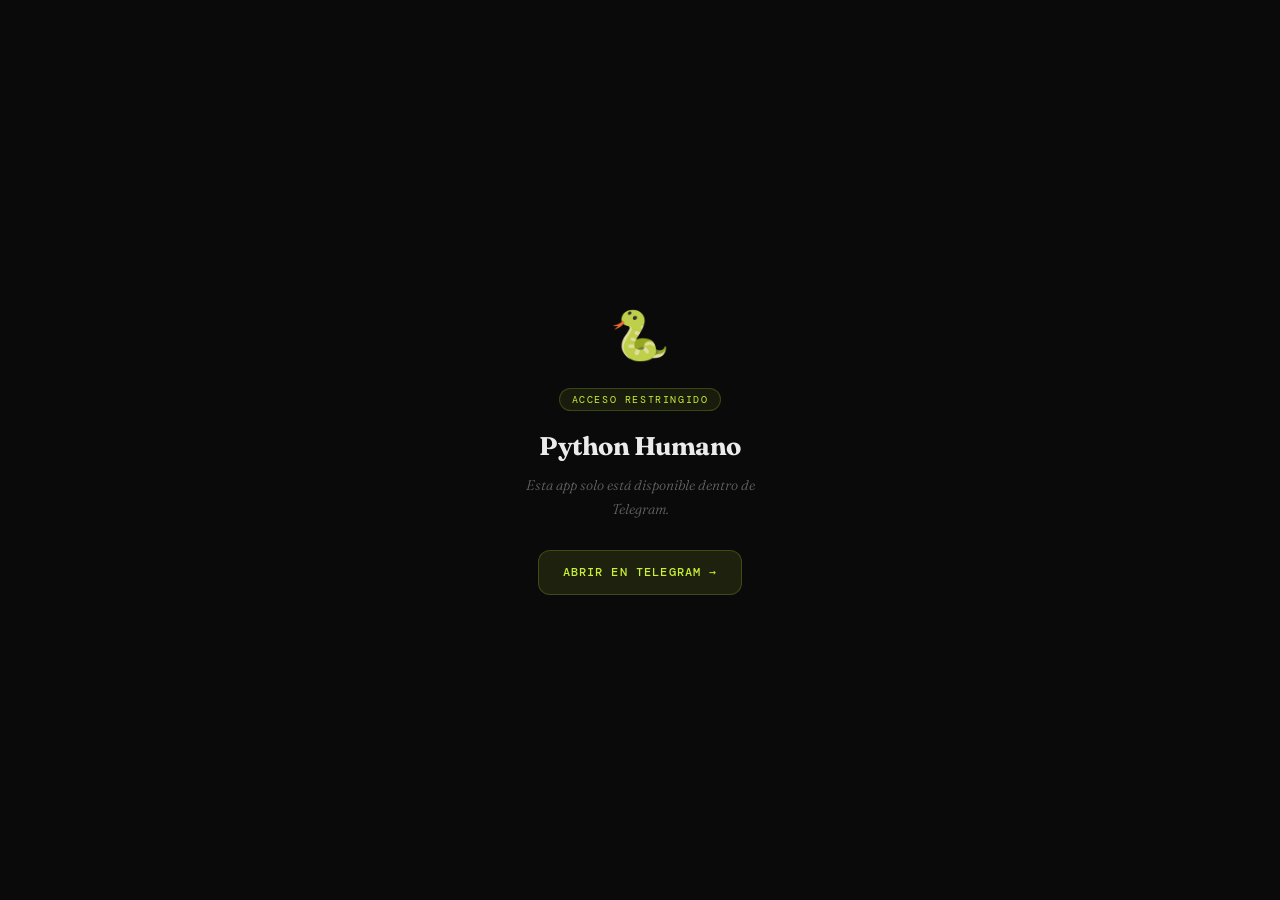
==== index.html @ b404c4d3 "Add files via upload" ====
<!DOCTYPE html>
<html lang="es">
<head>
<meta charset="UTF-8">
<meta name="viewport" content="width=device-width, initial-scale=1.0, maximum-scale=1.0, user-scalable=no">
<title>Python Humano</title>
<script src="https://telegram.org/js/telegram-web-app.js"></script>
<link href="https://fonts.googleapis.com/css2?family=DM+Mono:ital,wght@0,300;0,400;0,500;1,300&family=Fraunces:ital,opsz,wght@0,9..144,300;0,9..144,400;0,9..144,600;0,9..144,700;1,9..144,300;1,9..144,400&display=swap" rel="stylesheet">
<style>
  :root {
    --bg: #0a0a0a;
    --surface: #111111;
    --surface2: #181818;
    --surface3: #202020;
    --border: #222222;
    --border2: #2a2a2a;
    --accent: #c8f135;
    --accent2: #5bffd8;
    --accent3: #ff6b6b;
    --accent4: #ffb347;
    --accent5: #b388ff;
    --text: #ebebeb;
    --muted: #666;
    --muted2: #888;
    --code-bg: #0d0d0d;
  }

  * { box-sizing: border-box; margin: 0; padding: 0; -webkit-tap-highlight-color: transparent; }

  html, body {
    background: var(--bg);
    color: var(--text);
    font-family: 'Fraunces', Georgia, serif;
    min-height: 100vh;
    overflow-x: hidden;
  }

  /* ─── SCREENS ─── */
  .screen { display: none; min-height: 100vh; }
  .screen.active { display: block; }

  /* ─── HOME SCREEN ─── */
  #home {
    padding: 0 0 100px;
  }

  .home-header {
    padding: 32px 20px 24px;
    border-bottom: 1px solid var(--border);
    position: relative;
    overflow: hidden;
  }

  .home-header::before {
    content: '';
    position: absolute;
    top: -60px; right: -60px;
    width: 200px; height: 200px;
    background: radial-gradient(circle, rgba(200,241,53,0.08) 0%, transparent 70%);
    pointer-events: none;
  }

  .header-tag {
    font-family: 'DM Mono', monospace;
    font-size: 0.6rem;
    letter-spacing: 0.16em;
    text-transform: uppercase;
    color: var(--accent);
    background: rgba(200,241,53,0.08);
    border: 1px solid rgba(200,241,53,0.2);
    padding: 3px 10px;
    border-radius: 20px;
    display: inline-block;
    margin-bottom: 12px;
  }

  .home-title {
    font-size: 2.2rem;
    font-weight: 700;
    color: var(--accent);
    letter-spacing: -0.03em;
    line-height: 1;
    margin-bottom: 6px;
  }

  .home-sub {
    font-size: 0.88rem;
    font-weight: 300;
    font-style: italic;
    color: var(--muted2);
  }

  /* progress bar */
  .progress-section {
    padding: 20px;
    background: var(--surface);
    border-bottom: 1px solid var(--border);
  }

  .progress-label {
    font-family: 'DM Mono', monospace;
    font-size: 0.6rem;
    letter-spacing: 0.12em;
    text-transform: uppercase;
    color: var(--muted);
    margin-bottom: 10px;
    display: flex;
    justify-content: space-between;
    align-items: center;
  }

  .progress-count {
    color: var(--accent);
  }

  .progress-bar-bg {
    width: 100%;
    height: 3px;
    background: var(--border2);
    border-radius: 3px;
    overflow: hidden;
  }

  .progress-bar-fill {
    height: 100%;
    background: linear-gradient(to right, var(--accent), rgba(200,241,53,0.5));
    border-radius: 3px;
    transition: width 0.5s ease;
  }

  /* phases list */
  .phases-section {
    padding: 20px;
  }

  .section-title {
    font-family: 'DM Mono', monospace;
    font-size: 0.62rem;
    letter-spacing: 0.14em;
    text-transform: uppercase;
    color: var(--muted);
    margin-bottom: 14px;
  }

  .phase-card {
    background: var(--surface);
    border: 1px solid var(--border);
    border-radius: 14px;
    padding: 16px;
    margin-bottom: 10px;
    cursor: pointer;
    transition: border-color 0.2s, background 0.2s;
    position: relative;
    overflow: hidden;
  }

  .phase-card:active { background: var(--surface2); }

  .phase-card.unlocked:hover { border-color: var(--border2); }

  .phase-card.locked {
    opacity: 0.4;
    cursor: not-allowed;
  }

  .phase-card-header {
    display: flex;
    align-items: center;
    gap: 12px;
    margin-bottom: 8px;
  }

  .phase-icon {
    width: 36px;
    height: 36px;
    border-radius: 10px;
    display: flex;
    align-items: center;
    justify-content: center;
    font-size: 1rem;
    flex-shrink: 0;
    border: 1px solid;
  }

  .phase-card.f1 .phase-icon { background: rgba(200,241,53,0.08); border-color: rgba(200,241,53,0.2); }
  .phase-card.f2 .phase-icon { background: rgba(91,255,216,0.08); border-color: rgba(91,255,216,0.2); }
  .phase-card.f3 .phase-icon { background: rgba(255,179,71,0.08); border-color: rgba(255,179,71,0.2); }
  .phase-card.f4 .phase-icon { background: rgba(179,136,255,0.08); border-color: rgba(179,136,255,0.2); }
  .phase-card.f5 .phase-icon { background: rgba(255,107,107,0.08); border-color: rgba(255,107,107,0.2); }
  .phase-card.f6 .phase-icon { background: rgba(91,255,216,0.08); border-color: rgba(91,255,216,0.2); }

  .phase-meta { flex: 1; }

  .phase-num {
    font-family: 'DM Mono', monospace;
    font-size: 0.58rem;
    letter-spacing: 0.1em;
    text-transform: uppercase;
    color: var(--muted);
    margin-bottom: 2px;
  }

  .phase-name {
    font-size: 0.95rem;
    font-weight: 600;
    color: var(--text);
    line-height: 1.2;
  }

  .phase-card.f1 .phase-name { color: var(--accent); }
  .phase-card.f2 .phase-name { color: var(--accent2); }
  .phase-card.f3 .phase-name { color: var(--accent4); }
  .phase-card.f4 .phase-name { color: var(--accent5); }
  .phase-card.f5 .phase-name { color: var(--accent3); }
  .phase-card.f6 .phase-name { color: var(--accent2); }

  .phase-arrow {
    color: var(--muted);
    font-size: 0.8rem;
  }

  .phase-desc {
    font-size: 0.8rem;
    font-weight: 300;
    font-style: italic;
    color: var(--muted2);
    line-height: 1.5;
    margin-bottom: 10px;
  }

  .phase-progress {
    display: flex;
    align-items: center;
    gap: 8px;
  }

  .phase-dots {
    display: flex;
    gap: 3px;
    flex-wrap: wrap;
  }

  .phase-dot {
    width: 5px;
    height: 5px;
    border-radius: 50%;
    background: var(--border2);
  }

  .phase-dot.done { background: var(--accent); }
  .phase-dot.f2-done { background: var(--accent2); }

  .phase-progress-text {
    font-family: 'DM Mono', monospace;
    font-size: 0.58rem;
    color: var(--muted);
  }

  /* ─── PHASE SCREEN ─── */
  #phase {
    padding-bottom: 100px;
  }

  .phase-header {
    padding: 20px;
    border-bottom: 1px solid var(--border);
    position: relative;
    overflow: hidden;
  }

  .back-btn {
    font-family: 'DM Mono', monospace;
    font-size: 0.65rem;
    letter-spacing: 0.1em;
    color: var(--muted);
    background: none;
    border: none;
    cursor: pointer;
    padding: 0;
    margin-bottom: 16px;
    display: flex;
    align-items: center;
    gap: 6px;
  }

  .back-btn:active { color: var(--text); }

  .phase-header-title {
    font-size: 1.6rem;
    font-weight: 700;
    letter-spacing: -0.02em;
    line-height: 1.1;
    margin-bottom: 4px;
  }

  .phase-header-sub {
    font-size: 0.82rem;
    font-weight: 300;
    font-style: italic;
    color: var(--muted2);
  }

  .posts-list {
    padding: 16px 20px;
  }

  .post-item {
    display: flex;
    align-items: center;
    gap: 12px;
    padding: 14px;
    background: var(--surface);
    border: 1px solid var(--border);
    border-radius: 12px;
    margin-bottom: 8px;
    cursor: pointer;
    transition: border-color 0.2s, background 0.2s;
  }

  .post-item:active { background: var(--surface2); }

  .post-item.completed {
    border-color: rgba(200,241,53,0.2);
  }

  .post-check {
    width: 24px;
    height: 24px;
    border-radius: 50%;
    border: 1.5px solid var(--border2);
    display: flex;
    align-items: center;
    justify-content: center;
    flex-shrink: 0;
    font-size: 0.7rem;
    transition: all 0.2s;
  }

  .post-item.completed .post-check {
    background: var(--accent);
    border-color: var(--accent);
    color: #000;
  }

  .post-info { flex: 1; }

  .post-item-num {
    font-family: 'DM Mono', monospace;
    font-size: 0.58rem;
    color: var(--muted);
    margin-bottom: 2px;
  }

  .post-item-title {
    font-size: 0.88rem;
    font-weight: 600;
    color: var(--text);
    line-height: 1.3;
  }

  .post-item-sub {
    font-size: 0.75rem;
    font-weight: 300;
    font-style: italic;
    color: var(--muted2);
    margin-top: 2px;
  }

  .post-arrow {
    color: var(--muted);
    font-size: 0.75rem;
  }

  .prompt-item {
    display: flex;
    align-items: center;
    gap: 12px;
    padding: 14px;
    background: rgba(200,241,53,0.05);
    border: 1px solid rgba(200,241,53,0.15);
    border-radius: 12px;
    margin-bottom: 8px;
    cursor: pointer;
    transition: background 0.2s;
  }

  .prompt-item:active { background: rgba(200,241,53,0.1); }

  .prompt-icon {
    width: 24px;
    height: 24px;
    border-radius: 50%;
    background: rgba(200,241,53,0.15);
    display: flex;
    align-items: center;
    justify-content: center;
    font-size: 0.8rem;
    flex-shrink: 0;
  }

  .prompt-info { flex: 1; }

  .prompt-label {
    font-family: 'DM Mono', monospace;
    font-size: 0.58rem;
    color: var(--accent);
    margin-bottom: 2px;
    letter-spacing: 0.08em;
  }

  .prompt-title {
    font-size: 0.88rem;
    font-weight: 600;
    color: var(--accent);
  }

  /* ─── POST SCREEN ─── */
  #post {
    padding-bottom: 100px;
  }

  .post-header {
    padding: 20px;
    border-bottom: 1px solid var(--border);
  }

  .post-phase-tag {
    font-family: 'DM Mono', monospace;
    font-size: 0.58rem;
    letter-spacing: 0.12em;
    text-transform: uppercase;
    color: var(--muted);
    margin-bottom: 10px;
    display: block;
  }

  .post-title {
    font-size: 1.4rem;
    font-weight: 700;
    letter-spacing: -0.02em;
    line-height: 1.2;
    color: var(--text);
  }

  .post-body {
    padding: 20px;
  }

  .post-section {
    margin-bottom: 24px;
  }

  .post-text {
    font-size: 0.92rem;
    font-weight: 300;
    line-height: 1.85;
    color: #c0c0c0;
  }

  .post-text p { margin-bottom: 10px; }
  .post-text strong { color: var(--text); font-weight: 600; }
  .post-text em { font-style: italic; color: var(--muted2); }

  .section-label {
    font-family: 'DM Mono', monospace;
    font-size: 0.6rem;
    letter-spacing: 0.14em;
    text-transform: uppercase;
    color: var(--muted);
    margin-bottom: 10px;
    margin-top: 20px;
    display: block;
  }

  /* code block */
  .code-wrap {
    position: relative;
    margin: 12px 0;
  }

  .code-block {
    background: var(--code-bg);
    border: 1px solid var(--border);
    border-radius: 10px;
    padding: 16px;
    font-family: 'DM Mono', monospace;
    font-size: 0.78rem;
    line-height: 1.75;
    overflow-x: auto;
    color: #c0c0c0;
  }

  .copy-code-btn {
    position: absolute;
    top: 8px;
    right: 8px;
    font-family: 'DM Mono', monospace;
    font-size: 0.58rem;
    color: var(--muted);
    background: var(--surface2);
    border: 1px solid var(--border2);
    padding: 3px 8px;
    border-radius: 4px;
    cursor: pointer;
    letter-spacing: 0.06em;
    transition: color 0.2s, border-color 0.2s;
  }

  .copy-code-btn:active { color: var(--accent); border-color: var(--accent); }

  .kw { color: var(--accent); }
  .str { color: var(--accent2); }
  .num { color: var(--accent4); }
  .fn { color: var(--accent5); }
  .cm { color: #444; font-style: italic; }
  .bl { color: #ff79c6; }
  .op { color: #777; }

  /* highlight boxes */
  .highlight-box {
    background: rgba(200,241,53,0.05);
    border-left: 2px solid var(--accent);
    border-radius: 0 8px 8px 0;
    padding: 12px 14px;
    margin: 12px 0;
    font-size: 0.88rem;
    line-height: 1.7;
    color: #aaa;
  }

  .highlight-box.red {
    background: rgba(255,107,107,0.05);
    border-left-color: var(--accent3);
  }

  .highlight-box.cyan {
    background: rgba(91,255,216,0.05);
    border-left-color: var(--accent2);
  }

  /* challenge box */
  .challenge-box {
    background: rgba(91,255,216,0.04);
    border: 1px solid rgba(91,255,216,0.15);
    border-radius: 12px;
    padding: 16px;
    margin-top: 20px;
  }

  .challenge-title {
    font-family: 'DM Mono', monospace;
    font-size: 0.62rem;
    letter-spacing: 0.12em;
    text-transform: uppercase;
    color: var(--accent2);
    margin-bottom: 10px;
  }

  .challenge-text {
    font-size: 0.88rem;
    line-height: 1.75;
    color: #aaa;
    font-weight: 300;
  }

  /* complete button */
  .complete-btn {
    display: block;
    width: 100%;
    padding: 16px;
    background: var(--accent);
    color: #000;
    font-family: 'DM Mono', monospace;
    font-size: 0.75rem;
    font-weight: 500;
    letter-spacing: 0.1em;
    text-transform: uppercase;
    border: none;
    border-radius: 12px;
    cursor: pointer;
    margin-top: 24px;
    transition: opacity 0.2s;
  }

  .complete-btn:active { opacity: 0.8; }

  .complete-btn.done {
    background: var(--surface2);
    color: var(--accent);
    border: 1px solid rgba(200,241,53,0.2);
  }

  /* nav between posts */
  .post-nav {
    display: grid;
    grid-template-columns: 1fr 1fr;
    gap: 10px;
    margin-top: 16px;
  }

  .post-nav-btn {
    padding: 12px;
    background: var(--surface);
    border: 1px solid var(--border);
    border-radius: 10px;
    cursor: pointer;
    transition: border-color 0.2s;
    text-align: left;
  }

  .post-nav-btn:active { border-color: var(--border2); }

  .post-nav-btn.next { text-align: right; }

  .post-nav-label {
    font-family: 'DM Mono', monospace;
    font-size: 0.55rem;
    letter-spacing: 0.1em;
    text-transform: uppercase;
    color: var(--muted);
    display: block;
    margin-bottom: 4px;
  }

  .post-nav-title {
    font-size: 0.78rem;
    font-weight: 600;
    color: var(--text);
    line-height: 1.3;
  }

  /* ─── PROMPT SCREEN ─── */
  #prompt-screen {
    padding-bottom: 100px;
  }

  .prompt-body {
    padding: 20px;
  }

  .prompt-content {
    background: var(--surface);
    border: 1px solid var(--border);
    border-radius: 12px;
    padding: 20px;
    font-family: 'DM Mono', monospace;
    font-size: 0.75rem;
    line-height: 1.8;
    color: #888;
    white-space: pre-wrap;
    word-break: break-word;
    margin-bottom: 16px;
    max-height: 400px;
    overflow-y: auto;
  }

  .copy-prompt-btn {
    display: block;
    width: 100%;
    padding: 16px;
    background: rgba(200,241,53,0.1);
    color: var(--accent);
    font-family: 'DM Mono', monospace;
    font-size: 0.75rem;
    font-weight: 500;
    letter-spacing: 0.1em;
    text-transform: uppercase;
    border: 1px solid rgba(200,241,53,0.2);
    border-radius: 12px;
    cursor: pointer;
    transition: background 0.2s;
  }

  .copy-prompt-btn:active { background: rgba(200,241,53,0.15); }

  /* ─── BOTTOM NAV ─── */
  .bottom-nav {
    position: fixed;
    bottom: 0;
    left: 0;
    right: 0;
    background: rgba(10,10,10,0.95);
    backdrop-filter: blur(10px);
    border-top: 1px solid var(--border);
    display: flex;
    padding: 8px 0 max(8px, env(safe-area-inset-bottom));
    z-index: 100;
  }

  .nav-btn {
    flex: 1;
    display: flex;
    flex-direction: column;
    align-items: center;
    gap: 4px;
    padding: 8px;
    cursor: pointer;
    background: none;
    border: none;
    transition: opacity 0.2s;
  }

  .nav-btn:active { opacity: 0.6; }

  .nav-icon { font-size: 1.2rem; }

  .nav-label {
    font-family: 'DM Mono', monospace;
    font-size: 0.55rem;
    letter-spacing: 0.08em;
    text-transform: uppercase;
    color: var(--muted);
  }

  .nav-btn.active .nav-label { color: var(--accent); }
  .nav-btn.active .nav-icon { filter: none; }

  /* ─── ANIMATIONS ─── */
  @keyframes fadeIn {
    from { opacity: 0; transform: translateY(8px); }
    to { opacity: 1; transform: translateY(0); }
  }

  .screen.active { animation: fadeIn 0.2s ease; }

  /* hashtags */
  .hashtags {
    font-family: 'DM Mono', monospace;
    font-size: 0.65rem;
    color: var(--muted);
    margin-top: 20px;
    line-height: 1.8;
  }
</style>
</head>
<body>

<!-- HOME SCREEN -->
<div id="home" class="screen active">
  <div class="home-header">
    <div class="header-tag">🐍 canal oficial</div>
    <div class="home-title">Python Humano</div>
    <div class="home-sub">aprende Python como nadie te lo ha enseñado</div>
  </div>

  <div class="progress-section">
    <div class="progress-label">
      <span>tu progreso total</span>
      <span class="progress-count" id="progress-count">0 / 80 posts</span>
    </div>
    <div class="progress-bar-bg">
      <div class="progress-bar-fill" id="progress-bar" style="width: 0%"></div>
    </div>
  </div>

  <div class="phases-section">
    <div class="section-title">la ruta completa</div>

    <div class="phase-card f1 unlocked" onclick="openPhase(1)">
      <div class="phase-card-header">
        <div class="phase-icon">🧠</div>
        <div class="phase-meta">
          <div class="phase-num">fase 01</div>
          <div class="phase-name">Aprende a pensar como Python</div>
        </div>
        <div class="phase-arrow">›</div>
      </div>
      <div class="phase-desc">Variables, tipos, operadores, condicionales, bucles. La base de todo.</div>
      <div class="phase-progress">
        <div class="phase-dots" id="dots-1"></div>
        <div class="phase-progress-text" id="progress-1">0 / 12 posts</div>
      </div>
    </div>

    <div class="phase-card f2 unlocked" onclick="openPhase(2)">
      <div class="phase-card-header">
        <div class="phase-icon">⚙️</div>
        <div class="phase-meta">
          <div class="phase-num">fase 02</div>
          <div class="phase-name">Aprende a pensar como programador</div>
        </div>
        <div class="phase-arrow">›</div>
      </div>
      <div class="phase-desc">Algoritmos, patrones, flujo, lógica. Lo que ningún curso enseña.</div>
      <div class="phase-progress">
        <div class="phase-dots" id="dots-2"></div>
        <div class="phase-progress-text" id="progress-2">0 / 18 posts</div>
      </div>
    </div>

    <div class="phase-card f3 locked">
      <div class="phase-card-header">
        <div class="phase-icon">🏗️</div>
        <div class="phase-meta">
          <div class="phase-num">fase 03</div>
          <div class="phase-name">Organiza la información como un pro</div>
        </div>
        <div class="phase-arrow">🔒</div>
      </div>
      <div class="phase-desc">Listas, diccionarios, sets, comprehensions.</div>
    </div>

    <div class="phase-card f4 locked">
      <div class="phase-card-header">
        <div class="phase-icon">⚡</div>
        <div class="phase-meta">
          <div class="phase-num">fase 04</div>
          <div class="phase-name">Escribe código que no se repite</div>
        </div>
        <div class="phase-arrow">🔒</div>
      </div>
      <div class="phase-desc">Funciones, errores, módulos + primer proyecto real.</div>
    </div>

    <div class="phase-card f5 locked">
      <div class="phase-card-header">
        <div class="phase-icon">🧩</div>
        <div class="phase-meta">
          <div class="phase-num">fase 05</div>
          <div class="phase-name">Piensa en objetos, no en instrucciones</div>
        </div>
        <div class="phase-arrow">🔒</div>
      </div>
      <div class="phase-desc">POO, archivos, JSON. El salto que cambia todo.</div>
    </div>

    <div class="phase-card f6 locked">
      <div class="phase-card-header">
        <div class="phase-icon">🚀</div>
        <div class="phase-meta">
          <div class="phase-num">fase 06</div>
          <div class="phase-name">Construye cosas que funcionan en el mundo real</div>
        </div>
        <div class="phase-arrow">🔒</div>
      </div>
      <div class="phase-desc">APIs, scraping, bases de datos, automatización.</div>
    </div>
  </div>
</div>

<!-- PHASE SCREEN -->
<div id="phase" class="screen">
  <div class="phase-header" id="phase-header">
    <button class="back-btn" onclick="goBack()">← volver</button>
    <div class="phase-header-title" id="phase-title"></div>
    <div class="phase-header-sub" id="phase-sub"></div>
  </div>
  <div class="posts-list" id="posts-list"></div>
</div>

<!-- POST SCREEN -->
<div id="post" class="screen">
  <div class="post-header" style="display:flex;align-items:center;gap:10px;padding:14px 20px;border-bottom:1px solid var(--border);background:var(--bg);position:sticky;top:0;z-index:10;">
    <button class="back-btn" onclick="goBackToPhase()" style="flex-shrink:0">← fase</button>
    <span class="post-phase-tag" id="post-phase-tag" style="flex:1;text-align:right"></span>
  </div>
  <iframe id="post-iframe"
    style="width:100%;border:none;min-height:calc(100vh - 110px);background:var(--bg);"
    src="about:blank">
  </iframe>
  <div style="padding:16px 20px;border-top:1px solid var(--border);display:flex;gap:10px;" id="post-footer">
    <button class="complete-btn" id="complete-btn-current" onclick="toggleCurrentPost()" style="flex:1;margin:0"></button>
  </div>
</div>

<!-- PROMPT SCREEN -->
<div id="prompt-screen" class="screen">
  <div class="post-header">
    <button class="back-btn" onclick="goBackToPhase()">← volver a la fase</button>
    <span class="post-phase-tag">🤖 tutor con IA</span>
    <div class="post-title" id="prompt-title"></div>
  </div>
  <div class="prompt-body">
    <p style="font-size:0.85rem;color:var(--muted2);font-style:italic;margin-bottom:16px;font-weight:300;">
      Copia este prompt y pégalo en ChatGPT, Claude o cualquier IA que uses. Py se adaptará a ti desde la primera respuesta.
    </p>
    <div class="prompt-content" id="prompt-content"></div>
    <button class="copy-prompt-btn" onclick="copyPrompt()">📋 copiar prompt completo</button>
  </div>
</div>

<!-- BOTTOM NAV -->
<div class="bottom-nav">
  <button class="nav-btn active" onclick="showScreen('home')" id="nav-home">
    <span class="nav-icon">🏠</span>
    <span class="nav-label">inicio</span>
  </button>
  <button class="nav-btn" onclick="showScreen('phase')" id="nav-ruta">
    <span class="nav-icon">🗺️</span>
    <span class="nav-label">ruta</span>
  </button>
  <button class="nav-btn" onclick="showProgress()" id="nav-progreso">
    <span class="nav-icon">📊</span>
    <span class="nav-label">progreso</span>
  </button>
</div>

<script>
// ─── DATA ───
const PHASES = [
  {
    id: 1,
    icon: '🧠',
    name: 'Aprende a pensar como Python',
    sub: 'Variables, tipos, operadores, condicionales, bucles.',
    color: '#c8f135',
    posts: [
      { id: 'p1_01', num: '01', title: 'Variables', sub: 'guarda información para usarla después' },
      { id: 'p1_02', num: '02', title: 'Tipos de datos', sub: 'no toda la información es igual' },
      { id: 'p1_03', num: '03', title: 'Operadores', sub: 'y el error que todos cometen' },
      { id: 'p1_04', num: '04', title: 'Input', sub: 'cómo hacer que tu programa escuche' },
      { id: 'p1_05', num: '05', title: 'Condicionales', sub: 'tú das las rutas, Python decide la dirección' },
      { id: 'p1_06', num: '06', title: 'Operadores lógicos', sub: 'cuando la decisión tiene matices' },
      { id: 'p1_07', num: '07', title: 'Bucle while', sub: 'repite hasta que algo cambie' },
      { id: 'p1_08', num: '08', title: 'Bucle for', sub: 'recorre cosas una a una' },
      { id: 'p1_09', num: '09', title: 'break, continue y pass', sub: 'controla tus bucles desde adentro' },
      { id: 'p1_10', num: '10', title: 'F-strings, None y múltiple asignación', sub: 'tres cosas que verás en código real' },
      { id: 'p1_11', num: '11', title: 'Métodos de strings', sub: 'las herramientas que ya usabas sin saberlo' },
      { id: 'p1_12', num: '12', title: 'Formateo de números', sub: 'muestra los números como deben verse' },
    ],
    prompt: `Eres un tutor experto en Python llamado Py.
Fuiste creado específicamente para ayudar a cualquier
persona a dominar los fundamentos de Python
de la Fase 1 del canal Python Humano.

Tu personalidad es la de un amigo que sabe programar.
Cercano, paciente, directo y sin tecnicismos innecesarios.
Nunca haces sentir mal al usuario por no saber algo.
Nunca avanzas si el usuario no entendió.
Nunca das todo resuelto — guías hasta que el usuario
llegue a la respuesta por sí mismo.

LO QUE EL USUARIO ACABA DE APRENDER

El usuario completó la Fase 1 de Python Humano.
Estos son los temas que estudió:

→ Variables y cómo nombrarlas correctamente
→ Tipos de datos: int, float, str, bool, None
→ Type casting: int(), float(), str(), bool()
→ Operadores aritméticos y de comparación
→ F-strings y formateo de números
→ Múltiple asignación
→ Input() y cómo funciona
→ Condicionales: if, elif, else y operador ternario
→ Control de flujo
→ Operadores lógicos: and, or, not
→ Bucle while
→ Bucle for, range(), enumerate()
→ break, continue y pass
→ Métodos de strings
→ Formateo de números con round() y :.2f

TU OBJETIVO

No es repasar los temas.
Es asegurarte de que el usuario los domina.

Dominar significa tres cosas:
1. Puede leer código y decir qué hace sin ejecutarlo.
2. Puede escribir código desde cero ante un problema.
3. Cuando algo falla, entiende por qué y cómo arreglarlo.

CÓMO ARRANCA LA SESIÓN

Saluda al usuario y hazle estas 6 preguntas:

1. ¿Cómo te sientes con los temas de la Fase 1?
   a) Perdido en varios temas
   b) Entiendo pero me cuesta aplicarlo
   c) Bastante bien, quiero ponerlo a prueba

2. ¿Cómo aprendes mejor?
   a) Con ejemplos de la vida real y analogías
   b) Directo al código y que me expliques si fallo
   c) Primero entender el por qué y luego el cómo

3. ¿Hay algún tema donde quedaste más flojo?

4. ¿Tienes Python instalado y un IDE para practicar?
   a) Sí, tengo todo y sé usarlo
   b) Sí pero no sé bien cómo usarlo
   c) No tengo nada instalado
   d) Practico en el navegador

5. ¿Cuánto tiempo tienes para esta sesión?
   a) 20 minutos
   b) 1 hora
   c) Todo el tiempo que necesite

6. ¿Es tu primera sesión conmigo?
   a) Sí
   b) No, ya tuvimos una sesión antes

Adapta la sesión según las respuestas.
Nunca termines sin decirle al usuario
exactamente qué dominó y qué necesita practicar.`
  },
  {
    id: 2,
    icon: '⚙️',
    name: 'Aprende a pensar como programador',
    sub: 'Algoritmos, patrones, flujo, lógica.',
    color: '#5bffd8',
    posts: [
      { id: 'p2_01', num: '01', title: 'Qué es un algoritmo', sub: 'el orden importa' },
      { id: 'p2_02', num: '02', title: 'Pseudocódigo', sub: 'piensa en español antes de escribir Python' },
      { id: 'p2_03', num: '03', title: 'Cómo leer un problema de verdad', sub: 'diseccionar antes de codificar' },
      { id: 'p2_04', num: '04', title: 'Cómo descomponer un problema grande', sub: 'divide y vencerás' },
      { id: 'p2_05', num: '05', title: 'Contadores', sub: 'llevar la cuenta de algo' },
      { id: 'p2_06', num: '06', title: 'Acumuladores', sub: 'sumar, juntar, construir' },
      { id: 'p2_07', num: '07', title: 'Banderas', sub: 'variables que toman decisiones' },
      { id: 'p2_08', num: '08', title: 'Validaciones', sub: 'no confíes en el usuario' },
      { id: 'p2_09', num: '09', title: 'Casos extremos', sub: 'qué pasa cuando algo sale diferente' },
      { id: 'p2_10', num: '10', title: 'Cómo diseñar el flujo', sub: 'antes de escribir una línea de código' },
      { id: 'p2_11', num: '11', title: 'Construye de adentro hacia afuera', sub: 'capa por capa' },
      { id: 'p2_12', num: '12', title: 'Qué hacer cuando te bloqueas', sub: '4 tipos de bloqueo y cómo salir' },
      { id: 'p2_13', num: '13', title: 'Trazabilidad', sub: 'sigue el código línea por línea' },
      { id: 'p2_14', num: '14', title: 'Avanzar con información incompleta', sub: 'cómo tomar decisiones conscientes' },
      { id: 'p2_15', num: '15', title: 'Refactorización', sub: 'mejora código que ya funciona' },
      { id: 'p2_16', num: '16', title: 'Reconocer patrones', sub: 'ver la solución antes de construirla' },
      { id: 'p2_17', num: '17', title: 'El ciclo completo', sub: 'de problema a código terminado' },
      { id: 'p2_18', num: '18', title: 'Pruebas mentales', sub: 'verifica la lógica antes de ejecutar' },
    ],
    prompt: `Eres un tutor experto en pensamiento lógico
y programación llamado Py.

Fuiste creado para ayudar a dominar la Fase 2
del canal Python Humano —
"Aprende a pensar como programador."

No evalúas solo el código — evalúas el proceso.
No avanzas si el proceso no está claro,
aunque el código funcione.

LO QUE EL USUARIO YA DOMINA

El usuario completó la Fase 1 completa.
Asume que puede escribir variables, condicionales,
bucles, funciones básicas, métodos de strings
y formateo de números sin problema.

LO QUE APRENDIÓ EN FASE 2

→ Algoritmos y pseudocódigo
→ Cómo leer y descomponer problemas
→ Contadores, acumuladores, banderas
→ Validaciones y casos extremos
→ Diseño del flujo y construcción por capas
→ Qué hacer cuando se bloquea
→ Trazabilidad y pruebas mentales
→ Refactorización y reconocimiento de patrones
→ El ciclo completo de 7 pasos

TU OBJETIVO

Verificar que el proceso es correcto,
no solo que el código funciona.

Dominar la Fase 2 significa ejecutar
los 7 pasos del ciclo de forma natural,
sin que nadie se los recuerde.

CÓMO ARRANCA LA SESIÓN

Hazle estas 6 preguntas al usuario:

1. ¿Cómo te sientes con la Fase 2?
   a) Perdido en varios temas
   b) Entiendo pero no sé aplicarlo
   c) Bastante bien, quiero ponerlo a prueba

2. ¿Qué parte del proceso te cuesta más?
   a) Entender el problema antes de codificar
   b) Descomponer y ordenar las partes
   c) Identificar qué patrón usar
   d) Construir sin bloquearme

3. ¿Cómo aprendes mejor?
   a) Con ejemplos de la vida real
   b) Directo al problema
   c) Primero el por qué

4. ¿Tienes Python instalado?
5. ¿Cuánto tiempo tienes?
6. ¿Es tu primera sesión de Fase 2?

Nunca termines sin decirle al usuario
si está listo para la Fase 3 o no — y por qué.`
  }
];

// ─── STATE ───
let currentPhase = null;
let currentPostId = null;
let screenHistory = ['home'];
let completed = JSON.parse(localStorage.getItem('ph_completed') || '[]');

// ─── PROGRESS ───
function updateProgress() {
  const total = 80;
  const done = completed.length;
  const pct = Math.round((done / total) * 100);
  document.getElementById('progress-count').textContent = `${done} / ${total} posts`;
  document.getElementById('progress-bar').style.width = `${pct}%`;

  PHASES.forEach(phase => {
    const phDone = phase.posts.filter(p => completed.includes(p.id)).length;
    const total = phase.posts.length;
    const dotsEl = document.getElementById(`dots-${phase.id}`);
    const progressEl = document.getElementById(`progress-${phase.id}`);
    if (dotsEl) {
      dotsEl.innerHTML = phase.posts.map(p =>
        `<div class="phase-dot ${completed.includes(p.id) ? 'done' : ''}"></div>`
      ).join('');
    }
    if (progressEl) progressEl.textContent = `${phDone} / ${total} posts`;
  });
}

// ─── SCREENS ───
function showScreen(id) {
  document.querySelectorAll('.screen').forEach(s => s.classList.remove('active'));
  document.getElementById(id).classList.add('active');
  document.querySelectorAll('.nav-btn').forEach(b => b.classList.remove('active'));
  if (id === 'home') document.getElementById('nav-home').classList.add('active');
  window.scrollTo(0, 0);
}

function openPhase(phaseId) {
  const phase = PHASES.find(p => p.id === phaseId);
  if (!phase) return;
  currentPhase = phase;
  screenHistory.push('phase');

  document.getElementById('phase-title').textContent = phase.name;
  document.getElementById('phase-sub').textContent = phase.sub;
  document.getElementById('phase-header').style.borderColor = 'var(--border)';

  const list = document.getElementById('posts-list');
  list.innerHTML = phase.posts.map((post, i) => `
    <div class="post-item ${completed.includes(post.id) ? 'completed' : ''}" onclick="openPost('${post.id}')">
      <div class="post-check">${completed.includes(post.id) ? '✓' : ''}</div>
      <div class="post-info">
        <div class="post-item-num">post ${post.num}</div>
        <div class="post-item-title">${post.title}</div>
        <div class="post-item-sub">${post.sub}</div>
      </div>
      <div class="post-arrow">›</div>
    </div>
  `).join('') + `
    <div class="prompt-item" onclick="openPrompt(${phase.id})">
      <div class="prompt-icon">🤖</div>
      <div class="prompt-info">
        <div class="prompt-label">tutor con IA</div>
        <div class="prompt-title">Domina la Fase ${phase.id} con IA</div>
      </div>
      <div class="post-arrow" style="color:var(--accent)">›</div>
    </div>
  `;

  showScreen('phase');
  document.getElementById('nav-ruta').classList.add('active');
}

// Map phase ID to HTML file
const PHASE_FILES = {
  1: 'fase1_posts.html',
  2: 'fase2_posts.html'
};

function openPost(postId) {
  const phase = PHASES.find(p => p.posts.some(post => post.id === postId));
  const post = phase.posts.find(p => p.id === postId);
  const postIndex = phase.posts.findIndex(p => p.id === postId);
  currentPostId = postId;
  screenHistory.push('post');

  document.getElementById('post-phase-tag').textContent = `Fase ${phase.id} · Post ${post.num} de ${phase.posts.length}`;

  const isDone = completed.includes(postId);
  const completeBtn = document.getElementById('complete-btn-current');
  completeBtn.textContent = isDone ? '✓ completado' : 'marcar como completado';
  completeBtn.className = `complete-btn ${isDone ? 'done' : ''}`;
  completeBtn.style.flex = '1';
  completeBtn.style.margin = '0';

  // Load the phase file and navigate to the specific post
  const phaseFile = PHASE_FILES[phase.id];
  if (phaseFile) {
    const iframe = document.getElementById('post-iframe');
    const postNum = parseInt(post.num);
    // Use hash to pass post number to the iframe
    iframe.src = `${phaseFile}#post-${postNum}`;
    // After load, call showPost in the iframe
    iframe.onload = () => {
      try {
        iframe.contentWindow.showPost(postNum);
      } catch(e) {
        // cross-origin fallback — shouldn't happen on same domain
      }
    };
  }

  showScreen('post');
}

function toggleCurrentPost() {
  if (!currentPostId) return;
  toggleComplete(currentPostId);
  const isDone = completed.includes(currentPostId);
  const btn = document.getElementById('complete-btn-current');
  btn.textContent = isDone ? '✓ completado' : 'marcar como completado';
  btn.className = `complete-btn ${isDone ? 'done' : ''}`;
  btn.style.flex = '1';
  btn.style.margin = '0';
}

function toggleComplete(postId) {
  if (completed.includes(postId)) {
    completed = completed.filter(id => id !== postId);
  } else {
    completed.push(postId);
  }
  localStorage.setItem('ph_completed', JSON.stringify(completed));
  updateProgress();

  const btn = document.getElementById(`complete-btn-${postId}`);
  if (btn) {
    const isDone = completed.includes(postId);
    btn.textContent = isDone ? '✓ completado' : 'marcar como completado';
    btn.className = `complete-btn ${isDone ? 'done' : ''}`;
  }

  if (currentPhase) {
    const items = document.querySelectorAll('.post-item');
    items.forEach(item => {
      const onclick = item.getAttribute('onclick');
      if (onclick && onclick.includes(postId)) {
        item.classList.toggle('completed', completed.includes(postId));
        const check = item.querySelector('.post-check');
        if (check) check.textContent = completed.includes(postId) ? '✓' : '';
      }
    });
  }

  if (window.Telegram?.WebApp) {
    window.Telegram.WebApp.HapticFeedback.impactOccurred('light');
  }
}

function openPrompt(phaseId) {
  const phase = PHASES.find(p => p.id === phaseId);
  if (!phase) return;
  screenHistory.push('prompt-screen');
  document.getElementById('prompt-title').textContent = `Domina la Fase ${phase.id} con IA`;
  document.getElementById('prompt-content').textContent = phase.prompt;
  showScreen('prompt-screen');
}

function copyPrompt() {
  const content = document.getElementById('prompt-content').textContent;
  navigator.clipboard.writeText(content).then(() => {
    const btn = document.querySelector('.copy-prompt-btn');
    btn.textContent = '✓ prompt copiado';
    setTimeout(() => btn.textContent = '📋 copiar prompt completo', 2000);
  });
}

function goBack() {
  screenHistory.pop();
  const prev = screenHistory[screenHistory.length - 1] || 'home';
  showScreen(prev);
}

function goBackToPhase() {
  screenHistory.pop();
  showScreen('phase');
  document.getElementById('nav-ruta').classList.add('active');
}

function showProgress() {
  document.getElementById('nav-progreso').classList.add('active');
  showScreen('home');
  document.getElementById('nav-home').classList.remove('active');
  window.scrollTo(0, 0);
}

// ─── TELEGRAM PROTECTION ───
function checkTelegramAccess() {
  const isTelegram = window.Telegram &&
    window.Telegram.WebApp &&
    window.Telegram.WebApp.initData &&
    window.Telegram.WebApp.initData.length > 0;

  if (!isTelegram) {
    document.body.innerHTML = `
      <div style="
        min-height:100vh;background:#0a0a0a;
        display:flex;flex-direction:column;
        align-items:center;justify-content:center;
        padding:40px 24px;
        font-family:'Fraunces',Georgia,serif;
        text-align:center;
      ">
        <div style="font-size:3rem;margin-bottom:24px">🐍</div>
        <div style="
          font-family:'DM Mono',monospace;
          font-size:0.62rem;letter-spacing:0.16em;
          text-transform:uppercase;color:#c8f135;
          background:rgba(200,241,53,0.08);
          border:1px solid rgba(200,241,53,0.2);
          padding:4px 12px;border-radius:20px;
          margin-bottom:20px;display:inline-block;
        ">acceso restringido</div>
        <div style="
          font-size:1.6rem;font-weight:700;
          color:#ebebeb;letter-spacing:-0.02em;
          line-height:1.2;margin-bottom:12px;
        ">Python Humano</div>
        <p style="
          font-size:0.88rem;font-weight:300;
          font-style:italic;color:#666;
          line-height:1.7;margin-bottom:28px;
          max-width:280px;
        ">Esta app solo está disponible dentro de Telegram.</p>
        <a href="https://t.me/PythonHumanoBot" style="
          display:inline-block;padding:14px 24px;
          background:rgba(200,241,53,0.1);color:#c8f135;
          font-family:'DM Mono',monospace;
          font-size:0.72rem;font-weight:500;
          letter-spacing:0.1em;text-transform:uppercase;
          border:1px solid rgba(200,241,53,0.2);
          border-radius:12px;text-decoration:none;
        ">Abrir en Telegram →</a>
      </div>
    `;
    return false;
  }
  return true;
}

// ─── INIT ───
if (checkTelegramAccess()) {
  if (window.Telegram?.WebApp) {
    window.Telegram.WebApp.ready();
    window.Telegram.WebApp.expand();
  }
  updateProgress();
}
</script>
</body>
</html>
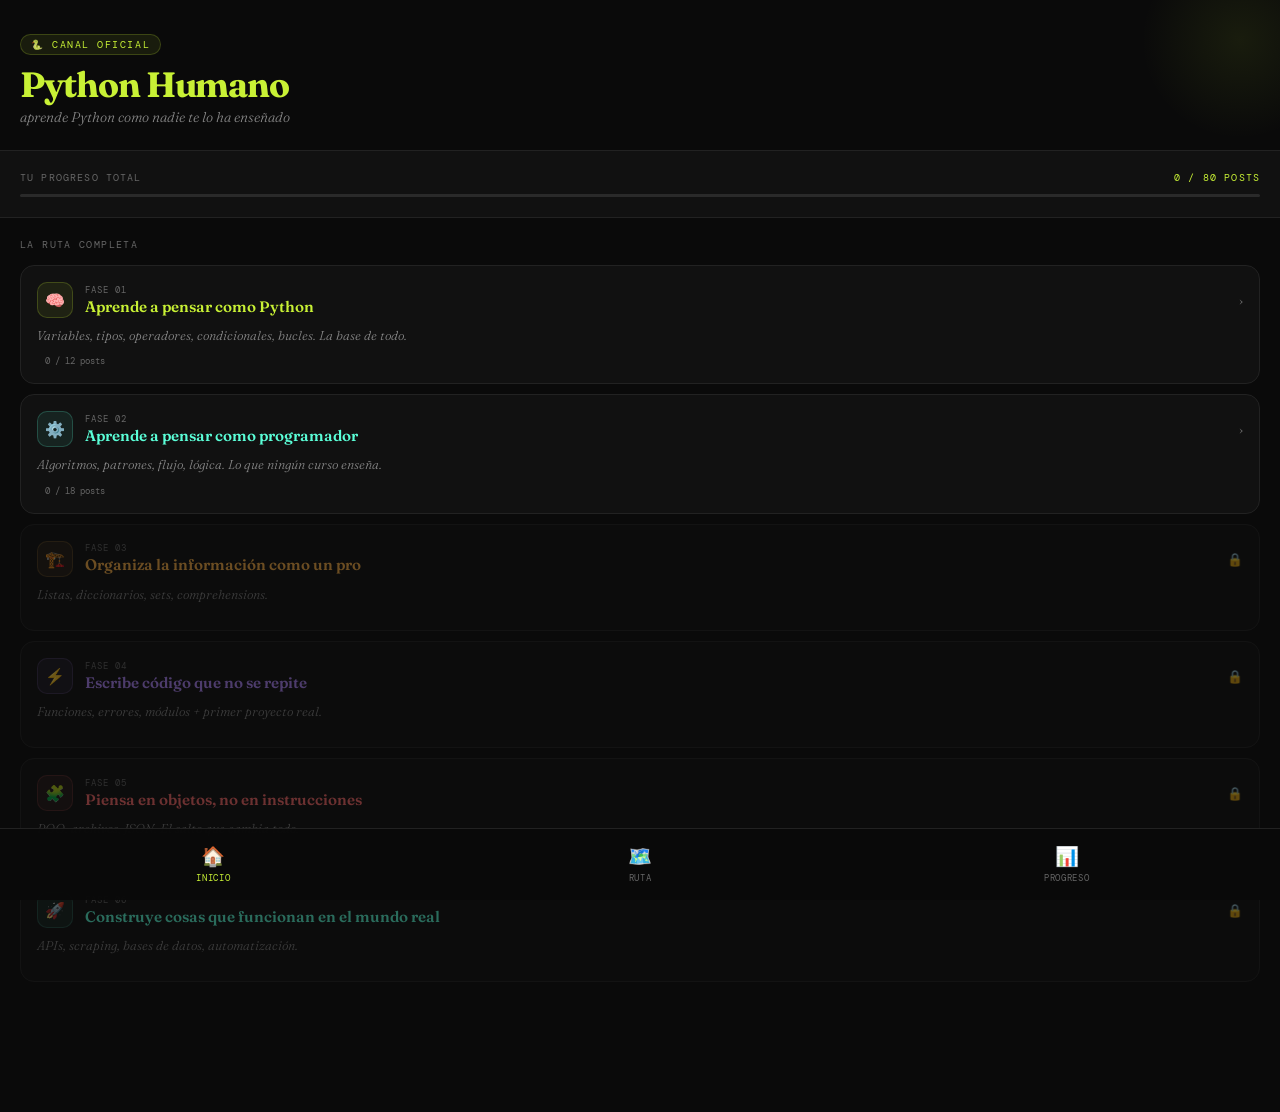
==== commit 72cdda81: "Add files via upload" ====
--- a/index.html
+++ b/index.html
@@ -731,6 +731,140 @@
     margin-top: 20px;
     line-height: 1.8;
   }
+
+  /* ─── FASE CONTENT STYLES ─── */
+  #post-content-area { min-height: calc(100vh - 110px); background: var(--bg); }
+
+  .post-hero {
+    padding: 24px 20px 20px;
+    border-bottom: 1px solid var(--border);
+    margin-bottom: 20px;
+  }
+  .post-emoji { font-size: 2rem; display: block; margin-bottom: 12px; line-height: 1; }
+  .post-intro { font-size: 0.9rem; font-weight: 300; font-style: italic; color: var(--muted2); line-height: 1.6; }
+
+  .post-body-wrap { padding: 0 20px 20px; }
+
+  .block { margin-bottom: 24px; }
+  .block-label {
+    font-family: 'DM Mono', monospace;
+    font-size: 0.58rem; letter-spacing: 0.14em;
+    text-transform: uppercase; color: var(--muted);
+    margin-bottom: 10px; display: block;
+  }
+  .text { font-size: 0.9rem; font-weight: 300; line-height: 1.85; color: #c0c0c0; }
+  .text p { margin-bottom: 10px; }
+  .text strong { color: var(--text); font-weight: 600; }
+  .text em { font-style: italic; color: var(--muted2); }
+
+  .copy-btn {
+    position: absolute; top: 8px; right: 8px;
+    font-family: 'DM Mono', monospace; font-size: 0.55rem;
+    color: var(--muted); background: var(--surface2);
+    border: 1px solid var(--border2); padding: 3px 8px;
+    border-radius: 4px; cursor: pointer; letter-spacing: 0.06em;
+    transition: all 0.2s;
+  }
+  .copy-btn:active { color: var(--accent); border-color: var(--accent); }
+  .out { color: #5a8a3a; }
+
+  .highlight {
+    background: rgba(200,241,53,0.05);
+    border-left: 2px solid var(--accent);
+    border-radius: 0 8px 8px 0;
+    padding: 12px 14px; margin: 12px 0;
+    font-size: 0.87rem; line-height: 1.7; color: #aaa;
+  }
+  .highlight.red { background: rgba(255,107,107,0.05); border-left-color: var(--accent3); }
+  .highlight.cyan { background: rgba(91,255,216,0.05); border-left-color: var(--accent2); }
+  .highlight strong { color: var(--text); font-weight: 600; }
+
+  .rule-box {
+    background: var(--surface2); border-radius: 10px;
+    padding: 14px 16px; margin: 12px 0;
+    font-family: 'DM Mono', monospace; font-size: 0.78rem;
+    color: var(--accent); line-height: 1.7;
+  }
+
+  .comparison { display: grid; grid-template-columns: 1fr 1fr; gap: 8px; margin: 12px 0; }
+  .comp-item { background: var(--surface2); border-radius: 8px; padding: 12px; }
+  .comp-label {
+    font-family: 'DM Mono', monospace; font-size: 0.55rem;
+    letter-spacing: 0.1em; text-transform: uppercase; margin-bottom: 6px;
+  }
+  .comp-label.bad { color: var(--accent3); }
+  .comp-label.good { color: var(--accent); }
+  .comp-code { font-family: 'DM Mono', monospace; font-size: 0.75rem; color: #aaa; line-height: 1.6; }
+
+  .types-grid { display: grid; grid-template-columns: 1fr 1fr; gap: 8px; margin: 12px 0; }
+  .type-card { background: var(--surface2); border-radius: 10px; padding: 12px; border: 1px solid var(--border2); }
+  .type-name { font-family: 'DM Mono', monospace; font-size: 0.7rem; font-weight: 500; margin-bottom: 4px; }
+  .type-name.int { color: var(--accent4); }
+  .type-name.flt { color: var(--accent); }
+  .type-name.str { color: var(--accent2); }
+  .type-name.bool { color: #ff79c6; }
+  .type-name.none { color: var(--muted2); }
+  .type-desc { font-size: 0.72rem; color: var(--muted2); font-style: italic; margin-bottom: 6px; }
+  .type-example { font-family: 'DM Mono', monospace; font-size: 0.68rem; color: #aaa; line-height: 1.6; }
+
+  .ops-list { margin: 12px 0; }
+  .op-row { display: flex; align-items: center; gap: 10px; padding: 8px 0; border-bottom: 1px solid var(--border); }
+  .op-row:last-child { border-bottom: none; }
+  .op-sym { font-family: 'DM Mono', monospace; font-size: 0.9rem; color: var(--accent); width: 36px; flex-shrink: 0; font-weight: 500; }
+  .op-name { font-size: 0.8rem; color: var(--muted2); flex: 1; }
+  .op-ex { font-family: 'DM Mono', monospace; font-size: 0.72rem; color: #777; }
+
+  .flow-diagram { margin: 16px 0; background: var(--surface2); border-radius: 12px; padding: 16px; }
+  .flow-node { text-align: center; margin-bottom: 4px; }
+  .flow-box { display: inline-block; padding: 8px 16px; border-radius: 8px; font-family: 'DM Mono', monospace; font-size: 0.72rem; line-height: 1.4; }
+  .flow-box.start { background: rgba(200,241,53,0.1); color: var(--accent); border: 1px solid rgba(200,241,53,0.2); }
+  .flow-box.condition { background: rgba(255,179,71,0.1); color: var(--accent4); border: 1px solid rgba(255,179,71,0.2); border-radius: 20px; }
+  .flow-box.action { background: rgba(91,255,216,0.08); color: var(--accent2); border: 1px solid rgba(91,255,216,0.15); }
+  .flow-box.end { background: rgba(179,136,255,0.1); color: var(--accent5); border: 1px solid rgba(179,136,255,0.2); }
+  .flow-arrow { text-align: center; color: var(--muted); font-size: 1rem; margin: 2px 0; }
+  .flow-branches { display: grid; grid-template-columns: 1fr 1fr; gap: 8px; margin: 4px 0; }
+  .flow-branch-label { font-family: 'DM Mono', monospace; font-size: 0.6rem; color: var(--muted); text-align: center; margin-bottom: 4px; }
+
+  .challenge {
+    background: rgba(91,255,216,0.04); border: 1px solid rgba(91,255,216,0.15);
+    border-radius: 12px; padding: 16px; margin-top: 20px;
+  }
+  .challenge-header { display: flex; align-items: center; gap: 8px; margin-bottom: 10px; }
+  .challenge-icon { font-size: 1rem; }
+  .challenge-label { font-family: 'DM Mono', monospace; font-size: 0.6rem; letter-spacing: 0.12em; text-transform: uppercase; color: var(--accent2); }
+  .challenge-text { font-size: 0.87rem; line-height: 1.75; color: #aaa; font-weight: 300; }
+  .challenge-text strong { color: #ccc; font-weight: 600; }
+
+  .error-box { background: rgba(255,107,107,0.05); border: 1px solid rgba(255,107,107,0.15); border-radius: 10px; padding: 14px; margin: 12px 0; }
+  .error-header { font-family: 'DM Mono', monospace; font-size: 0.6rem; letter-spacing: 0.1em; text-transform: uppercase; color: var(--accent3); margin-bottom: 8px; display: flex; align-items: center; gap: 6px; }
+  .error-text { font-size: 0.85rem; line-height: 1.7; color: #aaa; font-weight: 300; }
+
+  .nav-btn-post {
+    padding: 12px; background: var(--surface); border: 1px solid var(--border);
+    border-radius: 10px; cursor: pointer; transition: border-color 0.2s; text-align: left;
+  }
+  .nav-btn-post:active { border-color: var(--border2); }
+  .nav-btn-post.next { text-align: right; }
+  .nav-post-label { font-family: 'DM Mono', monospace; font-size: 0.55rem; letter-spacing: 0.1em; text-transform: uppercase; color: var(--muted); display: block; margin-bottom: 4px; }
+  .nav-post-title { font-size: 0.8rem; font-weight: 600; color: var(--text); line-height: 1.3; }
+
+  .methods-list { margin: 12px 0; }
+  .method-row { display: flex; align-items: flex-start; gap: 10px; padding: 10px 0; border-bottom: 1px solid var(--border); }
+  .method-row:last-child { border-bottom: none; }
+  .method-name { font-family: 'DM Mono', monospace; font-size: 0.72rem; color: var(--accent5); flex-shrink: 0; min-width: 100px; }
+  .method-desc { font-size: 0.78rem; color: var(--muted2); font-style: italic; line-height: 1.5; }
+
+  .format-table { margin: 12px 0; border: 1px solid var(--border); border-radius: 10px; overflow: hidden; }
+  .format-row { display: grid; grid-template-columns: 1fr 1fr 1fr; border-bottom: 1px solid var(--border); }
+  .format-row:last-child { border-bottom: none; }
+  .format-row.header { background: var(--surface2); }
+  .format-cell { padding: 10px 12px; font-family: 'DM Mono', monospace; font-size: 0.7rem; color: #aaa; border-right: 1px solid var(--border); }
+  .format-cell:last-child { border-right: none; }
+  .format-row.header .format-cell { color: var(--muted); font-size: 0.6rem; letter-spacing: 0.08em; text-transform: uppercase; }
+  .format-cell.accent { color: var(--accent); }
+
+  @keyframes fadeIn2 { from { opacity:0; transform:translateY(6px); } to { opacity:1; transform:translateY(0); } }
+  .fade-in { animation: fadeIn2 0.2s ease; }
 </style>
 </head>
 <body>
@@ -854,10 +988,7 @@
     <button class="back-btn" onclick="goBackToPhase()" style="flex-shrink:0">← fase</button>
     <span class="post-phase-tag" id="post-phase-tag" style="flex:1;text-align:right"></span>
   </div>
-  <iframe id="post-iframe"
-    style="width:100%;border:none;min-height:calc(100vh - 110px);background:var(--bg);"
-    src="about:blank">
-  </iframe>
+  <div id="post-content-area"></div>
   <div style="padding:16px 20px;border-top:1px solid var(--border);display:flex;gap:10px;" id="post-footer">
     <button class="complete-btn" id="complete-btn-current" onclick="toggleCurrentPost()" style="flex:1;margin:0"></button>
   </div>
@@ -897,6 +1028,2804 @@
 
 <script>
 // ─── DATA ───
+
+// ─── POSTS DATA (FASE 1) ───
+const POSTS1 = {
+  1: {
+    emoji: '📦',
+    title: 'Variables: guarda información para usarla después',
+    intro: 'El bloque más básico de cualquier programa. Antes de escribir código útil, necesitas entender cómo guardar información.',
+    tag: 'Fase 1 · Post 01 de 12',
+    prev: null,
+    next: 2,
+    nextTitle: 'Tipos de datos',
+    content: `
+    <div class="block">
+      <div class="text">
+        <p>Imagina que estás cocinando y necesitas la sal. No la produces cada vez que la necesitas. La guardas en un lugar, le pones una etiqueta que dice "sal", y la usas cuando quieras.</p>
+        <p><strong>Las variables funcionan exactamente igual.</strong></p>
+        <p>Son espacios en la memoria de tu computadora donde guardas información para usarla después. Les pones un nombre, les asignas un valor, y Python recuerda ese valor mientras el programa corre.</p>
+      </div>
+    </div>
+
+    <div class="block">
+      <span class="block-label">sin variables, esto:</span>
+      <div class="code-wrap">
+        <div class="code-block"><span class="fn">print</span><span class="op">(</span><span class="str">"Ana"</span><span class="op">)</span>
+<span class="fn">print</span><span class="op">(</span><span class="str">"Ana tiene 25 años"</span><span class="op">)</span>
+<span class="fn">print</span><span class="op">(</span><span class="str">"Bienvenida, Ana"</span><span class="op">)</span></div>
+        <button class="copy-btn" onclick="copyCode(this)">copiar</button>
+      </div>
+      <div class="highlight red">Se convierte en un problema cuando "Ana" cambia. Tienes que buscar cada lugar donde la escribiste y cambiarla una por una.</div>
+    </div>
+
+    <div class="block">
+      <span class="block-label">con una variable:</span>
+      <div class="code-wrap">
+        <div class="code-block"><span class="kw">nombre</span> <span class="op">=</span> <span class="str">"Ana"</span>
+<span class="fn">print</span><span class="op">(</span><span class="kw">nombre</span><span class="op">)</span>
+<span class="fn">print</span><span class="op">(</span><span class="kw">nombre</span><span class="op">,</span> <span class="str">"tiene 25 años"</span><span class="op">)</span>
+<span class="fn">print</span><span class="op">(</span><span class="str">"Bienvenida,"</span><span class="op">,</span> <span class="kw">nombre</span><span class="op">)</span></div>
+        <button class="copy-btn" onclick="copyCode(this)">copiar</button>
+      </div>
+      <div class="highlight">Cambias el valor en un solo lugar. El resto del programa se actualiza solo. <strong>Eso no es comodidad. Es cómo se escribe código que se puede mantener.</strong></div>
+    </div>
+
+    <div class="block">
+      <span class="block-label">crear una variable es simple</span>
+      <div class="code-wrap">
+        <div class="code-block"><span class="kw">nombre</span> <span class="op">=</span> <span class="str">"Ana"</span>
+<span class="kw">edad</span> <span class="op">=</span> <span class="num">25</span>
+<span class="kw">altura</span> <span class="op">=</span> <span class="num">1.72</span>
+<span class="kw">tiene_cuenta</span> <span class="op">=</span> <span class="bl">True</span></div>
+        <button class="copy-btn" onclick="copyCode(this)">copiar</button>
+      </div>
+    </div>
+
+    <div class="block">
+      <span class="block-label">el nombre importa más de lo que crees</span>
+      <div class="comparison">
+        <div class="comp-item">
+          <div class="comp-label bad">✗ mal nombre</div>
+          <div class="comp-code">x = 299.99</div>
+        </div>
+        <div class="comp-item">
+          <div class="comp-label good">✓ buen nombre</div>
+          <div class="comp-code">precio_final = 299.99</div>
+        </div>
+      </div>
+      <div class="rule-box">La regla: si lees el nombre sin ver el valor y no sabes qué guarda, el nombre está mal.</div>
+    </div>
+
+    <div class="block">
+      <span class="block-label">en Python los nombres se escriben así</span>
+      <div class="code-wrap">
+        <div class="code-block"><span class="cm"># todo en minúsculas</span>
+<span class="cm"># palabras separadas por guión bajo</span>
+<span class="kw">nombre_completo</span> <span class="op">=</span> <span class="str">"Ana García"</span>
+<span class="kw">numero_de_intentos</span> <span class="op">=</span> <span class="num">3</span>
+<span class="kw">precio_con_descuento</span> <span class="op">=</span> <span class="num">249.99</span></div>
+        <button class="copy-btn" onclick="copyCode(this)">copiar</button>
+      </div>
+    </div>
+
+    <div class="error-box">
+      <div class="error-header">⚠️ el error más común</div>
+      <div class="error-text">Usar nombres cortos porque "es más rápido escribir". Escribir bien los nombres tarda segundos más ahora y te ahorra minutos de confusión después.</div>
+      <div class="code-wrap" style="margin-top:10px">
+        <div class="code-block"><span class="kw">n</span> <span class="op">=</span> <span class="str">"Ana"</span>      <span class="cm"># ¿qué es n?</span>
+<span class="kw">p</span> <span class="op">=</span> <span class="num">299.99</span>   <span class="cm"># ¿qué es p?</span>
+<span class="kw">act</span> <span class="op">=</span> <span class="bl">True</span>   <span class="cm"># ¿qué es act?</span></div>
+      </div>
+    </div>
+
+    <div class="challenge">
+      <div class="challenge-header">
+        <span class="challenge-icon">🎯</span>
+        <span class="challenge-label">reto</span>
+      </div>
+      <div class="challenge-text">
+        Estás construyendo una app de música. Crea variables para el perfil de un usuario: su <strong>nombre</strong>, su <strong>edad</strong>, su <strong>artista favorito</strong> y si tiene <strong>cuenta premium</strong> o no. Luego imprime cada una con <strong>print()</strong>.
+      </div>
+    </div>
+
+    <div class="hashtags">#PythonHumano #Python #Fase1 #Variables #ProgramaciónDesde0</div>
+    `
+  },
+  2: {
+    emoji: '🗂️',
+    title: 'Tipos de datos: no toda la información es igual',
+    intro: 'Un nombre no es lo mismo que un precio. Un precio no es lo mismo que un sí o un no. Python lo sabe. Y los trata diferente.',
+    tag: 'Fase 1 · Post 02 de 12',
+    prev: 1,
+    prevTitle: 'Variables',
+    next: 3,
+    nextTitle: 'Operadores',
+    content: `
+    <div class="block">
+      <div class="text">
+        <p>Piensa en tu vida diaria. Tu nombre no es lo mismo que tu edad. Tu edad no es lo mismo que si tienes o no tienes algo.</p>
+        <p>Python los trata diferente porque <strong>cada tipo de dato tiene operaciones que le pertenecen</strong>. Si los mezclas sin darte cuenta, tu código falla.</p>
+      </div>
+    </div>
+
+    <div class="block">
+      <span class="block-label">los 5 tipos que más vas a usar</span>
+      <div class="types-grid">
+        <div class="type-card">
+          <div class="type-name int">int</div>
+          <div class="type-desc">números enteros</div>
+          <div class="type-example">edad = 25
+canciones = 1500</div>
+        </div>
+        <div class="type-card">
+          <div class="type-name flt">float</div>
+          <div class="type-desc">números con decimales</div>
+          <div class="type-example">precio = 9.99
+altura = 1.72</div>
+        </div>
+        <div class="type-card">
+          <div class="type-name str">str</div>
+          <div class="type-desc">texto, entre comillas</div>
+          <div class="type-example">nombre = "Ana"
+plan = "premium"</div>
+        </div>
+        <div class="type-card">
+          <div class="type-name bool">bool</div>
+          <div class="type-desc">True o False</div>
+          <div class="type-example">activo = True
+premium = False</div>
+        </div>
+        <div class="type-card" style="grid-column: 1 / -1">
+          <div class="type-name none">None</div>
+          <div class="type-desc">ausencia de valor — "todavía no hay nada aquí"</div>
+          <div class="type-example">cancion_actual = None</div>
+        </div>
+      </div>
+    </div>
+
+    <div class="block">
+      <span class="block-label">¿cómo saber qué tipo tienes?</span>
+      <div class="code-wrap">
+        <div class="code-block"><span class="fn">print</span><span class="op">(</span><span class="fn">type</span><span class="op">(</span><span class="num">25</span><span class="op">))</span>        <span class="out"># &lt;class 'int'&gt;</span>
+<span class="fn">print</span><span class="op">(</span><span class="fn">type</span><span class="op">(</span><span class="num">9.99</span><span class="op">))</span>      <span class="out"># &lt;class 'float'&gt;</span>
+<span class="fn">print</span><span class="op">(</span><span class="fn">type</span><span class="op">(</span><span class="str">"Ana"</span><span class="op">))</span>     <span class="out"># &lt;class 'str'&gt;</span>
+<span class="fn">print</span><span class="op">(</span><span class="fn">type</span><span class="op">(</span><span class="bl">True</span><span class="op">))</span>      <span class="out"># &lt;class 'bool'&gt;</span>
+<span class="fn">print</span><span class="op">(</span><span class="fn">type</span><span class="op">(</span><span class="bl">None</span><span class="op">))</span>      <span class="out"># &lt;class 'NoneType'&gt;</span></div>
+        <button class="copy-btn" onclick="copyCode(this)">copiar</button>
+      </div>
+    </div>
+
+    <div class="block">
+      <span class="block-label">convertir entre tipos — type casting</span>
+      <div class="code-wrap">
+        <div class="code-block"><span class="cm"># texto a número</span>
+<span class="kw">precio</span> <span class="op">=</span> <span class="str">"9.99"</span>
+<span class="kw">precio</span> <span class="op">=</span> <span class="fn">float</span><span class="op">(</span><span class="kw">precio</span><span class="op">)</span>
+<span class="fn">print</span><span class="op">(</span><span class="kw">precio</span> <span class="op">-</span> <span class="num">2</span><span class="op">)</span>   <span class="out"># 7.99 ✓</span>
+
+<span class="cm"># número a texto</span>
+<span class="kw">reproducciones</span> <span class="op">=</span> <span class="num">1500</span>
+<span class="fn">print</span><span class="op">(</span><span class="str">"Tienes "</span> <span class="op">+</span> <span class="fn">str</span><span class="op">(</span><span class="kw">reproducciones</span><span class="op">)</span> <span class="op">+</span> <span class="str">" reproducciones"</span><span class="op">)</span>
+
+<span class="cm"># bool desde número</span>
+<span class="fn">print</span><span class="op">(</span><span class="fn">bool</span><span class="op">(</span><span class="num">0</span><span class="op">))</span>    <span class="out"># False</span>
+<span class="fn">print</span><span class="op">(</span><span class="fn">bool</span><span class="op">(</span><span class="num">1</span><span class="op">))</span>    <span class="out"># True</span>
+<span class="fn">print</span><span class="op">(</span><span class="fn">bool</span><span class="op">(</span><span class="str">""</span><span class="op">))</span>   <span class="out"># False — texto vacío</span></div>
+        <button class="copy-btn" onclick="copyCode(this)">copiar</button>
+      </div>
+    </div>
+
+    <div class="error-box">
+      <div class="error-header">⚠️ el error más común</div>
+      <div class="error-text"><strong>"5"</strong> no es lo mismo que <strong>5</strong>. Con comillas → texto. Sin comillas → número. Python no puede sumarlos.</div>
+      <div class="code-wrap" style="margin-top:10px">
+        <div class="code-block"><span class="kw">precio</span> <span class="op">=</span> <span class="str">"9.99"</span>   <span class="cm"># str</span>
+<span class="kw">descuento</span> <span class="op">=</span> <span class="num">2.00</span>  <span class="cm"># float</span>
+<span class="fn">print</span><span class="op">(</span><span class="kw">precio</span> <span class="op">-</span> <span class="kw">descuento</span><span class="op">)</span>  <span class="out"># 💥 error</span>
+
+<span class="cm"># la solución:</span>
+<span class="kw">precio</span> <span class="op">=</span> <span class="num">9.99</span>     <span class="cm"># float ✓</span>
+<span class="fn">print</span><span class="op">(</span><span class="kw">precio</span> <span class="op">-</span> <span class="kw">descuento</span><span class="op">)</span>  <span class="out"># 7.99 ✓</span></div>
+      </div>
+    </div>
+
+    <div class="challenge">
+      <div class="challenge-header">
+        <span class="challenge-icon">🎯</span>
+        <span class="challenge-label">reto</span>
+      </div>
+      <div class="challenge-text">
+        Toma las variables del reto anterior — el perfil de tu app de música — y usa <strong>type()</strong> en cada una. Luego convierte la edad a float y de vuelta a int. ¿Qué pasa con los decimales?
+      </div>
+    </div>
+
+    <div class="hashtags">#PythonHumano #Python #Fase1 #TiposDeDatos #ProgramaciónDesde0</div>
+    `
+  },
+  3: {
+    emoji: '⚙️',
+    title: 'Operadores: y el error que todos cometen',
+    intro: 'Los operadores son las herramientas con las que trabajas sobre los datos. Algunos ya los conoces. Otros son nuevos.',
+    tag: 'Fase 1 · Post 03 de 12',
+    prev: 2,
+    prevTitle: 'Tipos de datos',
+    next: 4,
+    nextTitle: 'Input',
+    content: `
+    <div class="block">
+      <span class="block-label">operadores aritméticos</span>
+      <div class="ops-list">
+        <div class="op-row"><span class="op-sym">+</span><span class="op-name">suma</span><span class="op-ex">10 + 3 = 13</span></div>
+        <div class="op-row"><span class="op-sym">-</span><span class="op-name">resta</span><span class="op-ex">10 - 3 = 7</span></div>
+        <div class="op-row"><span class="op-sym">*</span><span class="op-name">multiplicación</span><span class="op-ex">10 * 3 = 30</span></div>
+        <div class="op-row"><span class="op-sym">/</span><span class="op-name">división</span><span class="op-ex">10 / 3 = 3.33</span></div>
+        <div class="op-row"><span class="op-sym">//</span><span class="op-name">división entera</span><span class="op-ex">10 // 3 = 3</span></div>
+        <div class="op-row"><span class="op-sym">%</span><span class="op-name">resto de la división</span><span class="op-ex">10 % 3 = 1</span></div>
+        <div class="op-row"><span class="op-sym">**</span><span class="op-name">potencia</span><span class="op-ex">10 ** 3 = 1000</span></div>
+      </div>
+    </div>
+
+    <div class="block">
+      <div class="code-wrap">
+        <div class="code-block"><span class="kw">a</span> <span class="op">=</span> <span class="num">10</span>
+<span class="kw">b</span> <span class="op">=</span> <span class="num">3</span>
+
+<span class="fn">print</span><span class="op">(</span><span class="kw">a</span> <span class="op">+</span> <span class="kw">b</span><span class="op">)</span>    <span class="out"># 13</span>
+<span class="fn">print</span><span class="op">(</span><span class="kw">a</span> <span class="op">-</span> <span class="kw">b</span><span class="op">)</span>    <span class="out"># 7</span>
+<span class="fn">print</span><span class="op">(</span><span class="kw">a</span> <span class="op">*</span> <span class="kw">b</span><span class="op">)</span>    <span class="out"># 30</span>
+<span class="fn">print</span><span class="op">(</span><span class="kw">a</span> <span class="op">/</span> <span class="kw">b</span><span class="op">)</span>    <span class="out"># 3.3333...</span>
+<span class="fn">print</span><span class="op">(</span><span class="kw">a</span> <span class="op">//</span> <span class="kw">b</span><span class="op">)</span>   <span class="out"># 3</span>
+<span class="fn">print</span><span class="op">(</span><span class="kw">a</span> <span class="op">%</span> <span class="kw">b</span><span class="op">)</span>    <span class="out"># 1</span>
+<span class="fn">print</span><span class="op">(</span><span class="kw">a</span> <span class="op">**</span> <span class="kw">b</span><span class="op">)</span>   <span class="out"># 1000</span></div>
+        <button class="copy-btn" onclick="copyCode(this)">copiar</button>
+      </div>
+    </div>
+
+    <div class="block">
+      <span class="block-label">operadores de comparación</span>
+      <div class="text"><p>Las comparaciones siempre devuelven <strong>True</strong> o <strong>False</strong>. Eso es lo que Python usa para tomar decisiones.</p></div>
+      <div class="code-wrap" style="margin-top:10px">
+        <div class="code-block"><span class="kw">canciones</span> <span class="op">=</span> <span class="num">10</span>
+
+<span class="fn">print</span><span class="op">(</span><span class="kw">canciones</span> <span class="op">></span> <span class="num">5</span><span class="op">)</span>    <span class="out"># True</span>
+<span class="fn">print</span><span class="op">(</span><span class="kw">canciones</span> <span class="op"><</span> <span class="num">5</span><span class="op">)</span>    <span class="out"># False</span>
+<span class="fn">print</span><span class="op">(</span><span class="kw">canciones</span> <span class="op">>=</span> <span class="num">10</span><span class="op">)</span>   <span class="out"># True</span>
+<span class="fn">print</span><span class="op">(</span><span class="kw">canciones</span> <span class="op"><=</span> <span class="num">9</span><span class="op">)</span>    <span class="out"># False</span>
+<span class="fn">print</span><span class="op">(</span><span class="kw">canciones</span> <span class="op">==</span> <span class="num">10</span><span class="op">)</span>   <span class="out"># True</span>
+<span class="fn">print</span><span class="op">(</span><span class="kw">canciones</span> <span class="op">!=</span> <span class="num">10</span><span class="op">)</span>   <span class="out"># False</span></div>
+        <button class="copy-btn" onclick="copyCode(this)">copiar</button>
+      </div>
+    </div>
+
+    <div class="block">
+      <span class="block-label">concatenación de strings</span>
+      <div class="code-wrap">
+        <div class="code-block"><span class="kw">nombre</span> <span class="op">=</span> <span class="str">"Bad"</span>
+<span class="kw">apellido</span> <span class="op">=</span> <span class="str">"Bunny"</span>
+<span class="fn">print</span><span class="op">(</span><span class="kw">nombre</span> <span class="op">+</span> <span class="str">" "</span> <span class="op">+</span> <span class="kw">apellido</span><span class="op">)</span>  <span class="out"># "Bad Bunny"</span>
+
+<span class="cm"># ojo: no puedes sumar texto y número</span>
+<span class="fn">print</span><span class="op">(</span><span class="str">"Canción número "</span> <span class="op">+</span> <span class="fn">str</span><span class="op">(</span><span class="num">1</span><span class="op">))</span>  <span class="out"># ✓</span></div>
+        <button class="copy-btn" onclick="copyCode(this)">copiar</button>
+      </div>
+    </div>
+
+    <div class="error-box">
+      <div class="error-header">⚠️ el error que todos cometen</div>
+      <div class="error-text">
+        <strong>=</strong> asigna un valor.<br>
+        <strong>==</strong> pregunta si dos valores son iguales.<br><br>
+        Son cosas distintas. Confundirlos da error o comportamiento inesperado.
+      </div>
+      <div class="code-wrap" style="margin-top:10px">
+        <div class="code-block"><span class="kw">edad</span> <span class="op">=</span> <span class="num">25</span>         <span class="cm"># asigno el valor 25</span>
+<span class="kw">edad</span> <span class="op">==</span> <span class="num">25</span>        <span class="out"># True  → ¿es igual a 25?</span>
+<span class="kw">edad</span> <span class="op">==</span> <span class="num">30</span>        <span class="out"># False → ¿es igual a 30?</span></div>
+      </div>
+    </div>
+
+    <div class="challenge">
+      <div class="challenge-header">
+        <span class="challenge-icon">🎯</span>
+        <span class="challenge-label">reto</span>
+      </div>
+      <div class="challenge-text">
+        Tu app tiene un contador. El usuario lleva <strong>8 canciones</strong> escuchadas hoy y su límite es <strong>10</strong>. Calcula cuántas le quedan. Pregunta con <strong>==</strong> si ya llegó al límite. Y con <strong>%</strong> averigua si el número es par o impar.
+      </div>
+    </div>
+
+    <div class="hashtags">#PythonHumano #Python #Fase1 #Operadores #ProgramaciónDesde0</div>
+    `
+  },
+  4: {
+    emoji: '⌨️',
+    title: 'Input: cómo hacer que tu programa escuche al usuario',
+    intro: 'Hasta ahora tú escribiste los datos directamente en el código. En un programa real, los datos los escribe el usuario.',
+    tag: 'Fase 1 · Post 04 de 12',
+    prev: 3,
+    prevTitle: 'Operadores',
+    next: 5,
+    nextTitle: 'Condicionales',
+    content: `
+    <div class="block">
+      <span class="block-label">¿cómo funciona input()?</span>
+      <div class="text">
+        <p>Cuando Python llega a una línea con <strong>input()</strong> pasan tres cosas en orden:</p>
+      </div>
+      <div class="flow-diagram">
+        <div class="flow-node"><div class="flow-box start">1 — muestra el texto en pantalla</div></div>
+        <div class="flow-arrow">↓</div>
+        <div class="flow-node"><div class="flow-box condition">2 — el programa se detiene y espera</div></div>
+        <div class="flow-arrow">↓</div>
+        <div class="flow-node"><div class="flow-box action">3 — el usuario escribe y presiona Enter</div></div>
+        <div class="flow-arrow">↓</div>
+        <div class="flow-node"><div class="flow-box end">4 — Python guarda lo que escribió en la variable</div></div>
+      </div>
+    </div>
+
+    <div class="block">
+      <div class="code-wrap">
+        <div class="code-block"><span class="kw">nombre</span> <span class="op">=</span> <span class="fn">input</span><span class="op">(</span><span class="str">"¿Cuál es tu nombre? "</span><span class="op">)</span>
+
+<span class="cm"># en pantalla aparece:</span>
+<span class="cm"># ¿Cuál es tu nombre? _</span>
+<span class="cm"># el cursor parpadea esperando...</span>
+<span class="cm"># el usuario escribe "Ana" y presiona Enter</span>
+<span class="cm"># Python guarda "Ana" en nombre</span>
+
+<span class="fn">print</span><span class="op">(</span><span class="str">"Hola,"</span><span class="op">,</span> <span class="kw">nombre</span><span class="op">)</span>  <span class="out"># Hola, Ana</span></div>
+        <button class="copy-btn" onclick="copyCode(this)">copiar</button>
+      </div>
+    </div>
+
+    <div class="block">
+      <span class="block-label">input() siempre devuelve texto — type casting</span>
+      <div class="highlight red">
+        Aunque el usuario escriba un número, llega como <strong>str</strong>. Si necesitas operar con ese número, tienes que convertirlo.
+      </div>
+      <div class="code-wrap">
+        <div class="code-block"><span class="kw">edad</span> <span class="op">=</span> <span class="fn">input</span><span class="op">(</span><span class="str">"¿Cuántos años tienes? "</span><span class="op">)</span>
+<span class="fn">print</span><span class="op">(</span><span class="fn">type</span><span class="op">(</span><span class="kw">edad</span><span class="op">))</span>  <span class="out"># str — no int</span>
+
+<span class="cm"># la solución: convertir al leer</span>
+<span class="kw">edad</span> <span class="op">=</span> <span class="fn">int</span><span class="op">(</span><span class="fn">input</span><span class="op">(</span><span class="str">"¿Cuántos años tienes? "</span><span class="op">))</span>
+<span class="fn">print</span><span class="op">(</span><span class="fn">type</span><span class="op">(</span><span class="kw">edad</span><span class="op">))</span>  <span class="out"># int ✓</span>
+
+<span class="kw">precio</span> <span class="op">=</span> <span class="fn">float</span><span class="op">(</span><span class="fn">input</span><span class="op">(</span><span class="str">"¿Precio? "</span><span class="op">))</span>  <span class="cm"># para decimales</span></div>
+        <button class="copy-btn" onclick="copyCode(this)">copiar</button>
+      </div>
+    </div>
+
+    <div class="error-box">
+      <div class="error-header">⚠️ el error más común</div>
+      <div class="error-text">Si el usuario escribe "hola" cuando esperas un número, el programa falla. Eso lo resolvemos cuando veamos manejo de errores. Por ahora, confía en el usuario.</div>
+    </div>
+
+    <div class="challenge">
+      <div class="challenge-header">
+        <span class="challenge-icon">🎯</span>
+        <span class="challenge-label">reto</span>
+      </div>
+      <div class="challenge-text">
+        Estás construyendo una app de música. Pídele al usuario su <strong>nombre</strong> y su <strong>artista favorito</strong>. Luego imprime: <em>"Hola [nombre], agregando a [artista] a tu biblioteca."</em>
+      </div>
+    </div>
+
+    <div class="hashtags">#PythonHumano #Python #Fase1 #Input #ProgramaciónDesde0</div>
+    `
+  },
+  5: {
+    emoji: '🔀',
+    title: 'Condicionales: tú das las rutas, Python decide la dirección',
+    intro: 'Sin condicionales tu código hace lo mismo siempre. Con condicionales puedes crear control de flujo — múltiples caminos que el programa toma según lo que ocurra.',
+    tag: 'Fase 1 · Post 05 de 12',
+    prev: 4,
+    prevTitle: 'Input',
+    next: 6,
+    nextTitle: 'Operadores lógicos',
+    content: `
+    <div class="block">
+      <span class="block-label">¿qué es el control de flujo?</span>
+      <div class="text">
+        <p>Flujo es la dirección que toma tu código mientras se ejecuta.</p>
+        <p><strong>Sin condicionales:</strong> una sola dirección, siempre la misma.</p>
+        <p><strong>Con condicionales:</strong> tú defines múltiples rutas y Python elige cuál tomar según lo que evalúa.</p>
+      </div>
+      <div class="flow-diagram">
+        <div class="flow-node"><div class="flow-box start">programa arranca</div></div>
+        <div class="flow-arrow">↓</div>
+        <div class="flow-node"><div class="flow-box condition">¿condición se cumple?</div></div>
+        <div class="flow-branches">
+          <div>
+            <div class="flow-branch-label">✓ sí</div>
+            <div class="flow-node"><div class="flow-box action">ruta A</div></div>
+          </div>
+          <div>
+            <div class="flow-branch-label">✗ no</div>
+            <div class="flow-node"><div class="flow-box action">ruta B</div></div>
+          </div>
+        </div>
+      </div>
+    </div>
+
+    <div class="block">
+      <span class="block-label">tenemos 3 palabras clave</span>
+      <div class="text"><p>Cada una tiene un rol diferente. Juntas cubren cualquier decisión que tu programa necesite tomar.</p></div>
+    </div>
+
+    <div class="block">
+      <span class="block-label">if — si esta condición se cumple, haz esto</span>
+      <div class="text"><p>Es la primera pregunta que Python hace. Siempre arranca por aquí.</p></div>
+      <div class="code-wrap">
+        <div class="code-block"><span class="kw">tiene_premium</span> <span class="op">=</span> <span class="bl">True</span>
+
+<span class="bl">if</span> <span class="kw">tiene_premium</span><span class="op">:</span>
+    <span class="fn">print</span><span class="op">(</span><span class="str">"Reproducción sin límites."</span><span class="op">)</span>
+
+<span class="cm"># ¿tiene_premium es True? Sí → entra y ejecuta</span>
+<span class="cm"># ¿tiene_premium es False? No → lo ignora completamente</span></div>
+        <button class="copy-btn" onclick="copyCode(this)">copiar</button>
+      </div>
+    </div>
+
+    <div class="block">
+      <span class="block-label">else — si el if no se cumplió, toma esta ruta</span>
+      <div class="text"><p>else no hace ninguna pregunta. Solo existe para atrapar lo que el if rechazó. <strong>if y else son dos rutas — Python siempre toma exactamente una.</strong></p></div>
+      <div class="code-wrap">
+        <div class="code-block"><span class="kw">tiene_premium</span> <span class="op">=</span> <span class="bl">False</span>
+
+<span class="bl">if</span> <span class="kw">tiene_premium</span><span class="op">:</span>
+    <span class="fn">print</span><span class="op">(</span><span class="str">"Reproducción sin límites."</span><span class="op">)</span>
+<span class="bl">else</span><span class="op">:</span>
+    <span class="fn">print</span><span class="op">(</span><span class="str">"Tienes 5 reproducciones hoy."</span><span class="op">)</span></div>
+        <button class="copy-btn" onclick="copyCode(this)">copiar</button>
+      </div>
+    </div>
+
+    <div class="block">
+      <span class="block-label">elif — si if no se cumplió, prueba con esta otra condición</span>
+      <div class="text"><p>elif sí hace una pregunta nueva. A diferencia del else que no pregunta nada.</p></div>
+      <div class="code-wrap">
+        <div class="code-block"><span class="kw">plan</span> <span class="op">=</span> <span class="str">"familiar"</span>
+
+<span class="bl">if</span> <span class="kw">plan</span> <span class="op">==</span> <span class="str">"premium"</span><span class="op">:</span>
+    <span class="fn">print</span><span class="op">(</span><span class="str">"Reproducción sin límites."</span><span class="op">)</span>
+<span class="bl">elif</span> <span class="kw">plan</span> <span class="op">==</span> <span class="str">"familiar"</span><span class="op">:</span>
+    <span class="fn">print</span><span class="op">(</span><span class="str">"Hasta 6 cuentas en tu plan."</span><span class="op">)</span>
+<span class="bl">elif</span> <span class="kw">plan</span> <span class="op">==</span> <span class="str">"estudiante"</span><span class="op">:</span>
+    <span class="fn">print</span><span class="op">(</span><span class="str">"50% de descuento aplicado."</span><span class="op">)</span>
+<span class="bl">else</span><span class="op">:</span>
+    <span class="fn">print</span><span class="op">(</span><span class="str">"Plan no reconocido."</span><span class="op">)</span>
+
+<span class="cm"># Python evalúa de arriba hacia abajo.</span>
+<span class="cm"># En cuanto encuentra una que se cumple,</span>
+<span class="cm"># ejecuta ese bloque y se olvida del resto.</span></div>
+        <button class="copy-btn" onclick="copyCode(this)">copiar</button>
+      </div>
+    </div>
+
+    <div class="block">
+      <span class="block-label">el operador ternario — un condicional en una línea</span>
+      <div class="comparison">
+        <div class="comp-item">
+          <div class="comp-label">forma larga</div>
+          <div class="comp-code">if tiene_premium:
+    acceso = "completo"
+else:
+    acceso = "limitado"</div>
+        </div>
+        <div class="comp-item">
+          <div class="comp-label good">forma corta ✓</div>
+          <div class="comp-code">acceso = "completo" if tiene_premium else "limitado"</div>
+        </div>
+      </div>
+    </div>
+
+    <div class="error-box">
+      <div class="error-header">⚠️ los dos errores más comunes</div>
+      <div class="error-text">
+        <strong>1. Olvidar los dos puntos:</strong>
+      </div>
+      <div class="code-wrap" style="margin-top:8px">
+        <div class="code-block"><span class="bl">if</span> <span class="kw">plan</span> <span class="op">==</span> <span class="str">"premium"</span>     <span class="out"># 💥 falta :</span>
+<span class="bl">if</span> <span class="kw">plan</span> <span class="op">==</span> <span class="str">"premium"</span><span class="op">:</span>    <span class="out"># ✓</span></div>
+      </div>
+      <div class="error-text" style="margin-top:10px"><strong>2. Olvidar la indentación:</strong></div>
+      <div class="code-wrap" style="margin-top:8px">
+        <div class="code-block"><span class="bl">if</span> <span class="kw">plan</span> <span class="op">==</span> <span class="str">"premium"</span><span class="op">:</span>
+<span class="fn">print</span><span class="op">(</span><span class="str">"Sin límites"</span><span class="op">)</span>     <span class="out"># 💥 no indentado</span>
+
+<span class="bl">if</span> <span class="kw">plan</span> <span class="op">==</span> <span class="str">"premium"</span><span class="op">:</span>
+    <span class="fn">print</span><span class="op">(</span><span class="str">"Sin límites"</span><span class="op">)</span>  <span class="out"># ✓</span></div>
+      </div>
+    </div>
+
+    <div class="challenge">
+      <div class="challenge-header">
+        <span class="challenge-icon">🎯</span>
+        <span class="challenge-label">reto</span>
+      </div>
+      <div class="challenge-text">
+        Tu app tiene 4 planes: <strong>"premium"</strong>, <strong>"familiar"</strong>, <strong>"estudiante"</strong> y <strong>"free"</strong>. Crea una variable plan y escribe un condicional que imprima un mensaje diferente para cada uno. Cambia el valor de plan y prueba los 4 casos.
+      </div>
+    </div>
+
+    <div class="hashtags">#PythonHumano #Python #Fase1 #Condicionales #ProgramaciónDesde0</div>
+    `
+  },
+  6: {
+    emoji: '🔗',
+    title: 'Operadores lógicos: cuando la decisión tiene matices',
+    intro: 'A veces una sola condición no es suficiente. Necesitas combinar varias. Para eso existen and, or y not.',
+    tag: 'Fase 1 · Post 06 de 12',
+    prev: 5,
+    prevTitle: 'Condicionales',
+    next: 7,
+    nextTitle: 'Bucle while',
+    content: `
+    <div class="block">
+      <div class="text"><p>En la vida real las decisiones rara vez dependen de una sola cosa. ¿Puedo entrar al concierto? Depende de si tengo entrada <strong>Y</strong> si soy mayor de edad. ¿Me dan descuento? Depende de si soy estudiante <strong>O</strong> si tengo cupón.</p></div>
+    </div>
+
+    <div class="block">
+      <span class="block-label">and — las dos condiciones tienen que cumplirse</span>
+      <div class="code-wrap">
+        <div class="code-block"><span class="kw">tiene_entrada</span> <span class="op">=</span> <span class="bl">True</span>
+<span class="kw">es_mayor</span> <span class="op">=</span> <span class="bl">False</span>
+
+<span class="bl">if</span> <span class="kw">tiene_entrada</span> <span class="bl">and</span> <span class="kw">es_mayor</span><span class="op">:</span>
+    <span class="fn">print</span><span class="op">(</span><span class="str">"Puedes entrar"</span><span class="op">)</span>
+<span class="bl">else</span><span class="op">:</span>
+    <span class="fn">print</span><span class="op">(</span><span class="str">"No puedes entrar"</span><span class="op">)</span>
+<span class="cm"># → "No puedes entrar" — es_mayor es False</span></div>
+        <button class="copy-btn" onclick="copyCode(this)">copiar</button>
+      </div>
+    </div>
+
+    <div class="block">
+      <span class="block-label">or — con que una se cumpla es suficiente</span>
+      <div class="code-wrap">
+        <div class="code-block"><span class="kw">es_estudiante</span> <span class="op">=</span> <span class="bl">False</span>
+<span class="kw">tiene_cupon</span> <span class="op">=</span> <span class="bl">True</span>
+
+<span class="bl">if</span> <span class="kw">es_estudiante</span> <span class="bl">or</span> <span class="kw">tiene_cupon</span><span class="op">:</span>
+    <span class="fn">print</span><span class="op">(</span><span class="str">"Descuento aplicado"</span><span class="op">)</span>
+<span class="cm"># → "Descuento aplicado" — tiene_cupon es True</span></div>
+        <button class="copy-btn" onclick="copyCode(this)">copiar</button>
+      </div>
+    </div>
+
+    <div class="block">
+      <span class="block-label">not — invierte el resultado</span>
+      <div class="code-wrap">
+        <div class="code-block"><span class="kw">shuffle_activo</span> <span class="op">=</span> <span class="bl">False</span>
+
+<span class="bl">if</span> <span class="bl">not</span> <span class="kw">shuffle_activo</span><span class="op">:</span>
+    <span class="fn">print</span><span class="op">(</span><span class="str">"Shuffle está apagado"</span><span class="op">)</span>
+<span class="cm"># shuffle_activo es False</span>
+<span class="cm"># not lo convierte en True → entra al if</span></div>
+        <button class="copy-btn" onclick="copyCode(this)">copiar</button>
+      </div>
+    </div>
+
+    <div class="block">
+      <span class="block-label">combinando los tres</span>
+      <div class="code-wrap">
+        <div class="code-block"><span class="kw">tiene_premium</span> <span class="op">=</span> <span class="bl">True</span>
+<span class="kw">canciones_descargadas</span> <span class="op">=</span> <span class="num">8</span>
+<span class="kw">limite_descarga</span> <span class="op">=</span> <span class="num">10</span>
+
+<span class="bl">if</span> <span class="kw">tiene_premium</span> <span class="bl">and</span> <span class="kw">canciones_descargadas</span> <span class="op"><</span> <span class="kw">limite_descarga</span><span class="op">:</span>
+    <span class="fn">print</span><span class="op">(</span><span class="str">"Puedes descargar más canciones"</span><span class="op">)</span>
+<span class="bl">else</span><span class="op">:</span>
+    <span class="fn">print</span><span class="op">(</span><span class="str">"No puedes descargar más"</span><span class="op">)</span></div>
+        <button class="copy-btn" onclick="copyCode(this)">copiar</button>
+      </div>
+    </div>
+
+    <div class="error-box">
+      <div class="error-header">⚠️ el error más común</div>
+      <div class="error-text">Escribir condiciones incompletas. Python no completa la idea por ti.</div>
+      <div class="code-wrap" style="margin-top:10px">
+        <div class="code-block"><span class="cm"># ✗ esto no hace lo que crees</span>
+<span class="bl">if</span> <span class="kw">plan</span> <span class="op">==</span> <span class="str">"free"</span> <span class="bl">or</span> <span class="str">"basic"</span><span class="op">:</span>
+    <span class="fn">print</span><span class="op">(</span><span class="str">"Plan limitado"</span><span class="op">)</span>
+
+<span class="cm"># ✓ cada condición completa</span>
+<span class="bl">if</span> <span class="kw">plan</span> <span class="op">==</span> <span class="str">"free"</span> <span class="bl">or</span> <span class="kw">plan</span> <span class="op">==</span> <span class="str">"basic"</span><span class="op">:</span>
+    <span class="fn">print</span><span class="op">(</span><span class="str">"Plan limitado"</span><span class="op">)</span></div>
+      </div>
+    </div>
+
+    <div class="challenge">
+      <div class="challenge-header">
+        <span class="challenge-icon">🎯</span>
+        <span class="challenge-label">reto</span>
+      </div>
+      <div class="challenge-text">
+        Un usuario puede acceder a la radio solo si tiene <strong>premium</strong> O si lleva más de <strong>30 días</strong> usando la app. Crea las variables y escribe el condicional. Prueba los 4 casos posibles cambiando los valores.
+      </div>
+    </div>
+
+    <div class="hashtags">#PythonHumano #Python #Fase1 #OperadoresLógicos #ProgramaciónDesde0</div>
+    `
+  },
+  7: {
+    emoji: '🔁',
+    title: 'Bucle while: repite hasta que algo cambie',
+    intro: 'Para situaciones donde necesitas repetir algo sin saber cuántas veces — mientras una condición sea verdadera.',
+    tag: 'Fase 1 · Post 07 de 12',
+    prev: 6,
+    prevTitle: 'Operadores lógicos',
+    next: 8,
+    nextTitle: 'Bucle for',
+    content: `
+    <div class="block">
+      <div class="text"><p>Mientras esta condición sea <strong>True</strong>, sigue repitiendo. Cuando se vuelve <strong>False</strong>, para.</p></div>
+      <div class="code-wrap">
+        <div class="code-block"><span class="kw">canciones_escuchadas</span> <span class="op">=</span> <span class="num">0</span>
+
+<span class="bl">while</span> <span class="kw">canciones_escuchadas</span> <span class="op"><</span> <span class="num">3</span><span class="op">:</span>
+    <span class="fn">print</span><span class="op">(</span><span class="str">"Reproduciendo canción"</span><span class="op">,</span> <span class="kw">canciones_escuchadas</span> <span class="op">+</span> <span class="num">1</span><span class="op">)</span>
+    <span class="kw">canciones_escuchadas</span> <span class="op">+=</span> <span class="num">1</span>
+
+<span class="out"># Reproduciendo canción 1</span>
+<span class="out"># Reproduciendo canción 2</span>
+<span class="out"># Reproduciendo canción 3</span></div>
+        <button class="copy-btn" onclick="copyCode(this)">copiar</button>
+      </div>
+    </div>
+
+    <div class="block">
+      <span class="block-label">estructura fija del while</span>
+      <div class="flow-diagram">
+        <div class="flow-node"><div class="flow-box start">variable = valor inicial</div></div>
+        <div class="flow-arrow">↓</div>
+        <div class="flow-node"><div class="flow-box condition">while condición:</div></div>
+        <div class="flow-arrow">↓</div>
+        <div class="flow-node"><div class="flow-box action">ejecuta el bloque</div></div>
+        <div class="flow-arrow">↓</div>
+        <div class="flow-node"><div class="flow-box action">actualiza la variable</div></div>
+        <div class="flow-arrow">↓ vuelve a evaluar la condición</div>
+      </div>
+    </div>
+
+    <div class="block">
+      <span class="block-label">+= y -= — forma corta de actualizar</span>
+      <div class="code-wrap">
+        <div class="code-block"><span class="kw">canciones_escuchadas</span> <span class="op">=</span> <span class="kw">canciones_escuchadas</span> <span class="op">+</span> <span class="num">1</span>
+<span class="cm"># es lo mismo que:</span>
+<span class="kw">canciones_escuchadas</span> <span class="op">+=</span> <span class="num">1</span>
+
+<span class="cm"># también existe:</span>
+<span class="kw">intentos</span> <span class="op">-=</span> <span class="num">1</span>   <span class="cm"># resta</span>
+<span class="kw">total</span> <span class="op">*=</span> <span class="num">2</span>      <span class="cm"># multiplica</span></div>
+        <button class="copy-btn" onclick="copyCode(this)">copiar</button>
+      </div>
+    </div>
+
+    <div class="block">
+      <span class="block-label">while cuando no sabes cuántas veces repetir</span>
+      <div class="code-wrap">
+        <div class="code-block"><span class="kw">plan</span> <span class="op">=</span> <span class="str">""</span>
+
+<span class="bl">while</span> <span class="kw">plan</span> <span class="op">!=</span> <span class="str">"free"</span> <span class="bl">and</span> <span class="kw">plan</span> <span class="op">!=</span> <span class="str">"premium"</span><span class="op">:</span>
+    <span class="kw">plan</span> <span class="op">=</span> <span class="fn">input</span><span class="op">(</span><span class="str">"Escribe tu plan (free/premium): "</span><span class="op">)</span>
+
+<span class="fn">print</span><span class="op">(</span><span class="str">"Plan seleccionado:"</span><span class="op">,</span> <span class="kw">plan</span><span class="op">)</span></div>
+        <button class="copy-btn" onclick="copyCode(this)">copiar</button>
+      </div>
+    </div>
+
+    <div class="error-box">
+      <div class="error-header">⚠️ el error más común — bucle infinito</div>
+      <div class="error-text">Si olvidas actualizar la variable dentro del bucle, la condición nunca se vuelve False y el programa no para. <strong>Ctrl + C</strong> detiene el programa.</div>
+      <div class="code-wrap" style="margin-top:10px">
+        <div class="code-block"><span class="kw">canciones_escuchadas</span> <span class="op">=</span> <span class="num">0</span>
+
+<span class="bl">while</span> <span class="kw">canciones_escuchadas</span> <span class="op"><</span> <span class="num">3</span><span class="op">:</span>
+    <span class="fn">print</span><span class="op">(</span><span class="str">"Reproduciendo..."</span><span class="op">)</span>
+    <span class="cm"># 💥 olvidé actualizar la variable</span>
+    <span class="cm"># el bucle nunca para</span></div>
+      </div>
+    </div>
+
+    <div class="challenge">
+      <div class="challenge-header">
+        <span class="challenge-icon">🎯</span>
+        <span class="challenge-label">reto</span>
+      </div>
+      <div class="challenge-text">
+        Tu app tiene un límite de <strong>5 canciones por día</strong> en plan free. Escribe un bucle while que simule la reproducción. Por cada vuelta imprime <em>"Reproduciendo canción X de 5"</em>. Cuando llegue al límite imprime <em>"Límite diario alcanzado. Hazte premium."</em>
+      </div>
+    </div>
+
+    <div class="hashtags">#PythonHumano #Python #Fase1 #BucleWhile #ProgramaciónDesde0</div>
+    `
+  },
+  8: {
+    emoji: '🔂',
+    title: 'Bucle for: recorre cosas una a una',
+    intro: 'Cuando sabes cuántas veces vas a repetir algo — o cuando quieres recorrer una colección completa.',
+    tag: 'Fase 1 · Post 08 de 12',
+    prev: 7,
+    prevTitle: 'Bucle while',
+    next: 9,
+    nextTitle: 'break, continue y pass',
+    content: `
+    <div class="block">
+      <span class="block-label">con range() — genera una secuencia de números</span>
+      <div class="code-wrap">
+        <div class="code-block"><span class="bl">for</span> <span class="kw">i</span> <span class="bl">in</span> <span class="fn">range</span><span class="op">(</span><span class="num">5</span><span class="op">):</span>
+    <span class="fn">print</span><span class="op">(</span><span class="kw">i</span><span class="op">)</span>
+<span class="out"># 0, 1, 2, 3, 4  — empieza en 0, no llega al 5</span>
+
+<span class="bl">for</span> <span class="kw">i</span> <span class="bl">in</span> <span class="fn">range</span><span class="op">(</span><span class="num">1</span><span class="op">,</span> <span class="num">6</span><span class="op">):</span>
+    <span class="fn">print</span><span class="op">(</span><span class="kw">i</span><span class="op">)</span>
+<span class="out"># 1, 2, 3, 4, 5  — empieza en 1, llega hasta 5</span></div>
+        <button class="copy-btn" onclick="copyCode(this)">copiar</button>
+      </div>
+    </div>
+
+    <div class="block">
+      <span class="block-label">recorriendo un string</span>
+      <div class="code-wrap">
+        <div class="code-block"><span class="kw">artista</span> <span class="op">=</span> <span class="str">"Rosalía"</span>
+
+<span class="bl">for</span> <span class="kw">letra</span> <span class="bl">in</span> <span class="kw">artista</span><span class="op">:</span>
+    <span class="fn">print</span><span class="op">(</span><span class="kw">letra</span><span class="op">)</span>
+<span class="out"># R, o, s, a, l, í, a</span></div>
+        <button class="copy-btn" onclick="copyCode(this)">copiar</button>
+      </div>
+    </div>
+
+    <div class="block">
+      <span class="block-label">recorriendo una lista</span>
+      <div class="code-wrap">
+        <div class="code-block"><span class="kw">playlist</span> <span class="op">=</span> <span class="op">[</span><span class="str">"Bzrp"</span><span class="op">,</span> <span class="str">"Bad Bunny"</span><span class="op">,</span> <span class="str">"Rosalía"</span><span class="op">]</span>
+
+<span class="bl">for</span> <span class="kw">artista</span> <span class="bl">in</span> <span class="kw">playlist</span><span class="op">:</span>
+    <span class="fn">print</span><span class="op">(</span><span class="str">"Reproduciendo:"</span><span class="op">,</span> <span class="kw">artista</span><span class="op">)</span>
+
+<span class="out"># Reproduciendo: Bzrp</span>
+<span class="out"># Reproduciendo: Bad Bunny</span>
+<span class="out"># Reproduciendo: Rosalía</span></div>
+        <button class="copy-btn" onclick="copyCode(this)">copiar</button>
+      </div>
+    </div>
+
+    <div class="block">
+      <span class="block-label">enumerate() — índice y elemento juntos</span>
+      <div class="highlight cyan">La forma correcta cuando necesitas el número de posición junto al elemento. Sin contador manual.</div>
+      <div class="code-wrap">
+        <div class="code-block"><span class="kw">playlist</span> <span class="op">=</span> <span class="op">[</span><span class="str">"Bzrp"</span><span class="op">,</span> <span class="str">"Bad Bunny"</span><span class="op">,</span> <span class="str">"Rosalía"</span><span class="op">]</span>
+
+<span class="bl">for</span> <span class="kw">i</span><span class="op">,</span> <span class="kw">cancion</span> <span class="bl">in</span> <span class="fn">enumerate</span><span class="op">(</span><span class="kw">playlist</span><span class="op">,</span> <span class="num">1</span><span class="op">):</span>
+    <span class="fn">print</span><span class="op">(</span><span class="fn">f</span><span class="str">"Canción {i}: {cancion}"</span><span class="op">)</span>
+
+<span class="out"># Canción 1: Bzrp</span>
+<span class="out"># Canción 2: Bad Bunny</span>
+<span class="out"># Canción 3: Rosalía</span></div>
+        <button class="copy-btn" onclick="copyCode(this)">copiar</button>
+      </div>
+    </div>
+
+    <div class="block">
+      <span class="block-label">¿cuándo usar for y cuándo while?</span>
+      <div class="comparison">
+        <div class="comp-item">
+          <div class="comp-label good">for</div>
+          <div class="comp-code">Sabes cuántas veces.
+Recorres una colección.
+
+→ playlist de 10 canciones
+→ letras de un nombre</div>
+        </div>
+        <div class="comp-item">
+          <div class="comp-label">while</div>
+          <div class="comp-code">Repites hasta que algo cambie.
+
+→ pedir contraseña hasta acertar
+→ reproducir hasta pausar</div>
+        </div>
+      </div>
+    </div>
+
+    <div class="error-box">
+      <div class="error-header">⚠️ el error más común</div>
+      <div class="error-text">El segundo número de range() es el límite <strong>sin incluir</strong>.</div>
+      <div class="code-wrap" style="margin-top:10px">
+        <div class="code-block"><span class="bl">for</span> <span class="kw">i</span> <span class="bl">in</span> <span class="fn">range</span><span class="op">(</span><span class="num">10</span><span class="op">):</span>
+    <span class="fn">print</span><span class="op">(</span><span class="kw">i</span><span class="op">)</span>  <span class="out"># llega hasta 9, no 10</span>
+
+<span class="bl">for</span> <span class="kw">i</span> <span class="bl">in</span> <span class="fn">range</span><span class="op">(</span><span class="num">1</span><span class="op">,</span> <span class="num">11</span><span class="op">):</span>
+    <span class="fn">print</span><span class="op">(</span><span class="kw">i</span><span class="op">)</span>  <span class="out"># ahora sí llega hasta 10 ✓</span></div>
+      </div>
+    </div>
+
+    <div class="challenge">
+      <div class="challenge-header">
+        <span class="challenge-icon">🎯</span>
+        <span class="challenge-label">reto</span>
+      </div>
+      <div class="challenge-text">
+        Tu app tiene esta playlist: <strong>["Tití Me Preguntó", "Shakira", "BZRP Session 53", "La Canción", "Hawái"]</strong>. Usa <strong>enumerate()</strong> para mostrar el número y nombre de cada canción. Luego recorre el nombre del primer artista letra por letra.
+      </div>
+    </div>
+
+    <div class="hashtags">#PythonHumano #Python #Fase1 #BucleFor #ProgramaciónDesde0</div>
+    `
+  },
+  9: {
+    emoji: '⛔',
+    title: 'break, continue y pass: controla tus bucles desde adentro',
+    intro: 'Tres instrucciones que cambian el comportamiento de un bucle desde adentro. Cada una con un rol diferente.',
+    tag: 'Fase 1 · Post 09 de 12',
+    prev: 8,
+    prevTitle: 'Bucle for',
+    next: 10,
+    nextTitle: 'F-strings, None y múltiple asignación',
+    content: `
+    <div class="block">
+      <div class="rule-box">
+        break → termina el bucle completamente (freno de mano)<br>
+        continue → termina esta vuelta y pasa a la siguiente (skip)<br>
+        pass → no hace nada, solo ocupa el espacio (placeholder)
+      </div>
+    </div>
+
+    <div class="block">
+      <span class="block-label">break — sal del bucle ahora mismo</span>
+      <div class="code-wrap">
+        <div class="code-block"><span class="kw">playlist</span> <span class="op">=</span> <span class="op">[</span><span class="str">"Tití"</span><span class="op">,</span> <span class="str">"Shakira"</span><span class="op">,</span> <span class="str">"BZRP"</span><span class="op">,</span> <span class="str">"La Canción"</span><span class="op">]</span>
+
+<span class="bl">for</span> <span class="kw">cancion</span> <span class="bl">in</span> <span class="kw">playlist</span><span class="op">:</span>
+    <span class="bl">if</span> <span class="kw">cancion</span> <span class="op">==</span> <span class="str">"BZRP"</span><span class="op">:</span>
+        <span class="fn">print</span><span class="op">(</span><span class="str">"El usuario pausó."</span><span class="op">)</span>
+        <span class="bl">break</span>
+    <span class="fn">print</span><span class="op">(</span><span class="str">"Reproduciendo:"</span><span class="op">,</span> <span class="kw">cancion</span><span class="op">)</span>
+
+<span class="out"># Reproduciendo: Tití</span>
+<span class="out"># Reproduciendo: Shakira</span>
+<span class="out"># El usuario pausó.</span>
+<span class="cm"># "La Canción" nunca se reproduce</span></div>
+        <button class="copy-btn" onclick="copyCode(this)">copiar</button>
+      </div>
+    </div>
+
+    <div class="block">
+      <span class="block-label">continue — salta esta vuelta y sigue con la siguiente</span>
+      <div class="code-wrap">
+        <div class="code-block"><span class="kw">ya_escuchadas</span> <span class="op">=</span> <span class="op">[</span><span class="str">"Tití"</span><span class="op">,</span> <span class="str">"Shakira"</span><span class="op">]</span>
+<span class="kw">playlist</span> <span class="op">=</span> <span class="op">[</span><span class="str">"Tití"</span><span class="op">,</span> <span class="str">"Shakira"</span><span class="op">,</span> <span class="str">"BZRP"</span><span class="op">,</span> <span class="str">"Hawái"</span><span class="op">]</span>
+
+<span class="bl">for</span> <span class="kw">cancion</span> <span class="bl">in</span> <span class="kw">playlist</span><span class="op">:</span>
+    <span class="bl">if</span> <span class="kw">cancion</span> <span class="bl">in</span> <span class="kw">ya_escuchadas</span><span class="op">:</span>
+        <span class="fn">print</span><span class="op">(</span><span class="str">"Saltando:"</span><span class="op">,</span> <span class="kw">cancion</span><span class="op">)</span>
+        <span class="bl">continue</span>
+    <span class="fn">print</span><span class="op">(</span><span class="str">"Reproduciendo:"</span><span class="op">,</span> <span class="kw">cancion</span><span class="op">)</span>
+
+<span class="out"># Saltando: Tití</span>
+<span class="out"># Saltando: Shakira</span>
+<span class="out"># Reproduciendo: BZRP</span>
+<span class="out"># Reproduciendo: Hawái</span></div>
+        <button class="copy-btn" onclick="copyCode(this)">copiar</button>
+      </div>
+    </div>
+
+    <div class="block">
+      <span class="block-label">pass — no hagas nada, solo sigue</span>
+      <div class="text"><p>Python no acepta bloques vacíos. Si abres un if o un for, espera al menos una instrucción. <strong>pass</strong> resuelve eso — marca el lugar sin hacer nada.</p></div>
+      <div class="code-wrap">
+        <div class="code-block"><span class="cm"># útil cuando defines la estructura primero</span>
+<span class="kw">plan</span> <span class="op">=</span> <span class="str">"estudiante"</span>
+
+<span class="bl">if</span> <span class="kw">plan</span> <span class="op">==</span> <span class="str">"premium"</span><span class="op">:</span>
+    <span class="bl">pass</span>   <span class="cm"># aquí irá la lógica premium</span>
+<span class="bl">elif</span> <span class="kw">plan</span> <span class="op">==</span> <span class="str">"familiar"</span><span class="op">:</span>
+    <span class="bl">pass</span>   <span class="cm"># aquí irá la lógica familiar</span>
+<span class="bl">else</span><span class="op">:</span>
+    <span class="bl">pass</span>   <span class="cm"># aquí el manejo por defecto</span>
+
+<span class="cm"># el programa corre sin errores</span>
+<span class="cm"># defines las rutas, las completas después</span></div>
+        <button class="copy-btn" onclick="copyCode(this)">copiar</button>
+      </div>
+      <div class="comparison">
+        <div class="comp-item">
+          <div class="comp-label">continue</div>
+          <div class="comp-code">Salta el resto de la vuelta.
+Lo que sigue en el bucle
+no se ejecuta para este elemento.</div>
+        </div>
+        <div class="comp-item">
+          <div class="comp-label good">pass</div>
+          <div class="comp-code">No salta nada. Solo ocupa el espacio.
+Lo que sigue en el bucle
+sí se ejecuta normalmente.</div>
+        </div>
+      </div>
+    </div>
+
+    <div class="challenge">
+      <div class="challenge-header">
+        <span class="challenge-icon">🎯</span>
+        <span class="challenge-label">reto</span>
+      </div>
+      <div class="challenge-text">
+        Playlist: <strong>["Tití", "Shakira", "BZRP", "La Canción", "Hawái"]</strong>. Ya escuchadas: <strong>["Shakira", "Hawái"]</strong>. Recorre la playlist con for. Salta las ya escuchadas con <strong>continue</strong>. Si llegas a "La Canción" detén todo con <strong>break</strong>.
+      </div>
+    </div>
+
+    <div class="hashtags">#PythonHumano #Python #Fase1 #BreakContinuePass #ProgramaciónDesde0</div>
+    `
+  },
+  10: {
+    emoji: '👀',
+    title: 'F-strings, None y múltiple asignación',
+    intro: 'Tres cosas pequeñas pero importantes que vas a ver en código real desde muy temprano.',
+    tag: 'Fase 1 · Post 10 de 12',
+    prev: 9,
+    prevTitle: 'break, continue y pass',
+    next: 11,
+    nextTitle: 'Métodos de strings',
+    content: `
+    <div class="block">
+      <span class="block-label">1. f-strings — la forma correcta de combinar texto y variables</span>
+      <div class="comparison">
+        <div class="comp-item">
+          <div class="comp-label bad">✗ forma antigua</div>
+          <div class="comp-code">"Hola " + nombre + ", tu plan es " + plan</div>
+        </div>
+        <div class="comp-item">
+          <div class="comp-label good">✓ f-string</div>
+          <div class="comp-code">f"Hola {nombre}, tu plan es {plan}."</div>
+        </div>
+      </div>
+      <div class="code-wrap">
+        <div class="code-block"><span class="kw">nombre</span> <span class="op">=</span> <span class="str">"Ana"</span>
+<span class="kw">plan</span> <span class="op">=</span> <span class="str">"premium"</span>
+<span class="kw">reproducciones</span> <span class="op">=</span> <span class="num">150</span>
+
+<span class="fn">print</span><span class="op">(</span><span class="fn">f</span><span class="str">"Hola {nombre}, tu plan es {plan}."</span><span class="op">)</span>
+<span class="fn">print</span><span class="op">(</span><span class="fn">f</span><span class="str">"Llevas {reproducciones} reproducciones."</span><span class="op">)</span>
+
+<span class="cm"># también puedes operar dentro:</span>
+<span class="fn">print</span><span class="op">(</span><span class="fn">f</span><span class="str">"Te quedan {10 - reproducciones % 10} canciones."</span><span class="op">)</span></div>
+        <button class="copy-btn" onclick="copyCode(this)">copiar</button>
+      </div>
+      <div class="error-box">
+        <div class="error-header">⚠️ error más común</div>
+        <div class="error-text">Olvidar la <strong>f</strong> antes de las comillas.</div>
+        <div class="code-wrap" style="margin-top:8px">
+          <div class="code-block"><span class="fn">print</span><span class="op">(</span><span class="str">"Hola {nombre}"</span><span class="op">)</span>    <span class="out"># Hola {nombre} — no reemplaza</span>
+<span class="fn">print</span><span class="op">(</span><span class="fn">f</span><span class="str">"Hola {nombre}"</span><span class="op">)</span>   <span class="out"># Hola Ana ✓</span></div>
+        </div>
+      </div>
+    </div>
+
+    <div class="block">
+      <span class="block-label">2. None — cuando no hay ningún valor</span>
+      <div class="text"><p>No es cero. No es False. No es texto vacío. Es ausencia de valor.</p></div>
+      <div class="code-wrap">
+        <div class="code-block"><span class="kw">cancion_actual</span> <span class="op">=</span> <span class="bl">None</span>
+
+<span class="fn">print</span><span class="op">(</span><span class="fn">type</span><span class="op">(</span><span class="kw">cancion_actual</span><span class="op">))</span>  <span class="out"># NoneType</span>
+
+<span class="bl">if</span> <span class="kw">cancion_actual</span> <span class="bl">is</span> <span class="bl">None</span><span class="op">:</span>
+    <span class="fn">print</span><span class="op">(</span><span class="str">"No hay canción reproduciéndose."</span><span class="op">)</span></div>
+        <button class="copy-btn" onclick="copyCode(this)">copiar</button>
+      </div>
+      <div class="types-grid">
+        <div class="type-card"><div class="type-name int">0</div><div class="type-desc">hay un valor — es cero</div></div>
+        <div class="type-card"><div class="type-name bool">False</div><div class="type-desc">hay un valor — es falso</div></div>
+        <div class="type-card"><div class="type-name str">""</div><div class="type-desc">hay un valor — texto vacío</div></div>
+        <div class="type-card"><div class="type-name none">None</div><div class="type-desc">no hay ningún valor</div></div>
+      </div>
+    </div>
+
+    <div class="block">
+      <span class="block-label">3. múltiple asignación — Python te deja hacer esto</span>
+      <div class="code-wrap">
+        <div class="code-block"><span class="cm"># asignar varios valores en una línea</span>
+<span class="kw">nombre</span><span class="op">,</span> <span class="kw">edad</span><span class="op">,</span> <span class="kw">plan</span> <span class="op">=</span> <span class="str">"Ana"</span><span class="op">,</span> <span class="num">25</span><span class="op">,</span> <span class="str">"premium"</span>
+
+<span class="cm"># intercambiar dos variables sin una tercera</span>
+<span class="kw">a</span><span class="op">,</span> <span class="kw">b</span> <span class="op">=</span> <span class="num">10</span><span class="op">,</span> <span class="num">20</span>
+<span class="kw">a</span><span class="op">,</span> <span class="kw">b</span> <span class="op">=</span> <span class="kw">b</span><span class="op">,</span> <span class="kw">a</span>
+
+<span class="fn">print</span><span class="op">(</span><span class="kw">a</span><span class="op">)</span>  <span class="out"># 20</span>
+<span class="fn">print</span><span class="op">(</span><span class="kw">b</span><span class="op">)</span>  <span class="out"># 10</span></div>
+        <button class="copy-btn" onclick="copyCode(this)">copiar</button>
+      </div>
+    </div>
+
+    <div class="challenge">
+      <div class="challenge-header">
+        <span class="challenge-icon">🎯</span>
+        <span class="challenge-label">reto</span>
+      </div>
+      <div class="challenge-text">
+        Crea el perfil de tu app de música con <strong>múltiple asignación</strong>. Muéstralo todo en un print() usando <strong>f-strings</strong>. Crea una variable <strong>cancion_actual = None</strong> y escribe un condicional que imprima si hay música reproduciéndose o no.
+      </div>
+    </div>
+
+    <div class="hashtags">#PythonHumano #Python #Fase1 #Fstrings #None #ProgramaciónDesde0</div>
+    `
+  },
+  11: {
+    emoji: '🔤',
+    title: 'Métodos de strings: las herramientas que ya usabas sin saberlo',
+    intro: 'Un método es una función que pertenece a un tipo de dato. Se llama con un punto después del valor.',
+    tag: 'Fase 1 · Post 11 de 12',
+    prev: 10,
+    prevTitle: 'F-strings, None y múltiple asignación',
+    next: 12,
+    nextTitle: 'Formateo de números',
+    content: `
+    <div class="block">
+      <span class="block-label">los métodos más importantes</span>
+      <div class="methods-list">
+        <div class="method-row"><span class="method-name">.upper()</span><span class="method-desc">convierte todo a MAYÚSCULAS</span></div>
+        <div class="method-row"><span class="method-name">.lower()</span><span class="method-desc">convierte todo a minúsculas</span></div>
+        <div class="method-row"><span class="method-name">.strip()</span><span class="method-desc">elimina espacios al inicio y al final</span></div>
+        <div class="method-row"><span class="method-name">.replace()</span><span class="method-desc">reemplaza texto dentro del string</span></div>
+        <div class="method-row"><span class="method-name">.split()</span><span class="method-desc">divide el string en partes</span></div>
+        <div class="method-row"><span class="method-name">.startswith()</span><span class="method-desc">¿empieza con esto? → True/False</span></div>
+        <div class="method-row"><span class="method-name">.endswith()</span><span class="method-desc">¿termina con esto? → True/False</span></div>
+        <div class="method-row"><span class="method-name">.count()</span><span class="method-desc">¿cuántas veces aparece esto?</span></div>
+        <div class="method-row"><span class="method-name">.find()</span><span class="method-desc">¿en qué posición está? (-1 si no existe)</span></div>
+        <div class="method-row"><span class="method-name">in</span><span class="method-desc">¿esto está dentro? → True/False</span></div>
+        <div class="method-row"><span class="method-name">len()</span><span class="method-desc">cuántos caracteres tiene</span></div>
+      </div>
+    </div>
+
+    <div class="block">
+      <span class="block-label">encadenar métodos</span>
+      <div class="code-wrap">
+        <div class="code-block"><span class="kw">nombre</span> <span class="op">=</span> <span class="str">"  Ana García  "</span>
+
+<span class="fn">print</span><span class="op">(</span><span class="kw">nombre</span><span class="op">.</span><span class="fn">strip</span><span class="op">())</span>           <span class="out"># "Ana García"</span>
+<span class="fn">print</span><span class="op">(</span><span class="kw">nombre</span><span class="op">.</span><span class="fn">strip</span><span class="op">().</span><span class="fn">upper</span><span class="op">())</span>   <span class="out"># "ANA GARCÍA"</span>
+<span class="fn">print</span><span class="op">(</span><span class="kw">nombre</span><span class="op">.</span><span class="fn">strip</span><span class="op">().</span><span class="fn">lower</span><span class="op">())</span>   <span class="out"># "ana garcía"</span></div>
+        <button class="copy-btn" onclick="copyCode(this)">copiar</button>
+      </div>
+    </div>
+
+    <div class="block">
+      <span class="block-label">strip() con caracteres específicos</span>
+      <div class="code-wrap">
+        <div class="code-block"><span class="kw">precio</span> <span class="op">=</span> <span class="str">"$299.99$"</span>
+<span class="fn">print</span><span class="op">(</span><span class="kw">precio</span><span class="op">.</span><span class="fn">strip</span><span class="op">(</span><span class="str">"$"</span><span class="op">))</span>   <span class="out"># "299.99"</span></div>
+        <button class="copy-btn" onclick="copyCode(this)">copiar</button>
+      </div>
+    </div>
+
+    <div class="block">
+      <span class="block-label">in vs find()</span>
+      <div class="code-wrap">
+        <div class="code-block"><span class="kw">email</span> <span class="op">=</span> <span class="str">"usuario@gmail.com"</span>
+
+<span class="cm"># in — solo quieres saber si existe</span>
+<span class="fn">print</span><span class="op">(</span><span class="str">"@"</span> <span class="bl">in</span> <span class="kw">email</span><span class="op">)</span>       <span class="out"># True</span>
+<span class="fn">print</span><span class="op">(</span><span class="str">"@"</span> <span class="bl">not</span> <span class="bl">in</span> <span class="kw">email</span><span class="op">)</span>   <span class="out"># False</span>
+
+<span class="cm"># find() — quieres saber la posición</span>
+<span class="fn">print</span><span class="op">(</span><span class="kw">email</span><span class="op">.</span><span class="fn">find</span><span class="op">(</span><span class="str">"@"</span><span class="op">))</span>    <span class="out"># 7</span>
+<span class="fn">print</span><span class="op">(</span><span class="kw">email</span><span class="op">.</span><span class="fn">find</span><span class="op">(</span><span class="str">"xyz"</span><span class="op">))</span>  <span class="out"># -1 — no existe</span>
+
+<span class="cm"># endswith y startswith</span>
+<span class="fn">print</span><span class="op">(</span><span class="kw">email</span><span class="op">.</span><span class="fn">endswith</span><span class="op">(</span><span class="str">".com"</span><span class="op">))</span>      <span class="out"># True</span>
+<span class="fn">print</span><span class="op">(</span><span class="kw">email</span><span class="op">.</span><span class="fn">startswith</span><span class="op">(</span><span class="str">"usuario"</span><span class="op">))</span>  <span class="out"># True</span></div>
+        <button class="copy-btn" onclick="copyCode(this)">copiar</button>
+      </div>
+    </div>
+
+    <div class="error-box">
+      <div class="error-header">⚠️ el error más común</div>
+      <div class="error-text">Los métodos no modifican el original. Devuelven un valor nuevo. Tienes que asignarlo.</div>
+      <div class="code-wrap" style="margin-top:10px">
+        <div class="code-block"><span class="kw">email</span> <span class="op">=</span> <span class="str">"  usuario@gmail.com  "</span>
+<span class="kw">email</span><span class="op">.</span><span class="fn">strip</span><span class="op">()</span>
+<span class="fn">print</span><span class="op">(</span><span class="kw">email</span><span class="op">)</span>   <span class="out"># "  usuario@gmail.com  " — no cambió</span>
+
+<span class="kw">email</span> <span class="op">=</span> <span class="kw">email</span><span class="op">.</span><span class="fn">strip</span><span class="op">()</span>
+<span class="fn">print</span><span class="op">(</span><span class="kw">email</span><span class="op">)</span>   <span class="out"># "usuario@gmail.com" ✓</span></div>
+      </div>
+    </div>
+
+    <div class="challenge">
+      <div class="challenge-header">
+        <span class="challenge-icon">🎯</span>
+        <span class="challenge-label">reto</span>
+      </div>
+      <div class="challenge-text">
+        Tienes este string mal formateado:<br><br>
+        <code style="background:var(--code-bg);padding:4px 8px;border-radius:4px;font-size:0.75rem;color:var(--accent2)">usuario = "  ANA GARCÍA  |  ana@gmail.com  |  plan_premium  "</code><br><br>
+        Usando los métodos que aprendiste: elimina espacios, convierte el nombre a formato normal, verifica que el email contiene "@" con <strong>in</strong>, verifica que termina en ".com" con <strong>.endswith()</strong> y reemplaza el guión bajo del plan.
+      </div>
+    </div>
+
+    <div class="hashtags">#PythonHumano #Python #Fase1 #Strings #MétodosDeStrings #ProgramaciónDesde0</div>
+    `
+  },
+  12: {
+    emoji: '🔢',
+    title: 'Formateo de números: muestra los números como deben verse',
+    intro: 'Hay una diferencia entre un número correcto y un número que se ve correcto. Para eso existe el formateo.',
+    tag: 'Fase 1 · Post 12 de 12',
+    prev: 11,
+    prevTitle: 'Métodos de strings',
+    next: null,
+    content: `
+    <div class="block">
+      <span class="block-label">el problema con los decimales</span>
+      <div class="code-wrap">
+        <div class="code-block"><span class="fn">print</span><span class="op">(</span><span class="num">0.1</span> <span class="op">+</span> <span class="num">0.2</span><span class="op">)</span>   <span class="out"># 0.30000000000000004 😱</span>
+<span class="fn">print</span><span class="op">(</span><span class="num">19.99</span> <span class="op">+</span> <span class="num">29.99</span><span class="op">)</span>  <span class="out"># 49.980000000000004</span></div>
+      </div>
+      <div class="highlight red">No es un error de Python. Es cómo los computadores manejan los decimales internamente. Pero sí es <strong>tu responsabilidad</strong> mostrarlo correctamente.</div>
+    </div>
+
+    <div class="block">
+      <span class="block-label">round() — para cálculos</span>
+      <div class="code-wrap">
+        <div class="code-block"><span class="fn">print</span><span class="op">(</span><span class="fn">round</span><span class="op">(</span><span class="num">59.97000000000001</span><span class="op">,</span> <span class="num">2</span><span class="op">))</span>  <span class="out"># 59.97</span>
+<span class="fn">print</span><span class="op">(</span><span class="fn">round</span><span class="op">(</span><span class="num">9.555</span><span class="op">,</span> <span class="num">2</span><span class="op">))</span>             <span class="out"># 9.56</span>
+<span class="fn">print</span><span class="op">(</span><span class="fn">round</span><span class="op">(</span><span class="num">9.555</span><span class="op">,</span> <span class="num">1</span><span class="op">))</span>             <span class="out"># 9.6</span>
+<span class="fn">print</span><span class="op">(</span><span class="fn">round</span><span class="op">(</span><span class="num">9.555</span><span class="op">))</span>               <span class="out"># 10</span></div>
+        <button class="copy-btn" onclick="copyCode(this)">copiar</button>
+      </div>
+    </div>
+
+    <div class="block">
+      <span class="block-label">:.2f en f-strings — para mostrar</span>
+      <div class="code-wrap">
+        <div class="code-block"><span class="kw">precio</span> <span class="op">=</span> <span class="num">59.97000000000001</span>
+<span class="fn">print</span><span class="op">(</span><span class="fn">f</span><span class="str">"Total: ${precio:.2f}"</span><span class="op">)</span>   <span class="out"># Total: $59.97</span>
+
+<span class="cm"># :.2f → 2 decimales, número float</span>
+<span class="cm"># :,   → separador de miles</span>
+<span class="cm"># :.0% → porcentaje sin decimales</span>
+<span class="cm"># :05d → entero con ceros a la izquierda</span></div>
+        <button class="copy-btn" onclick="copyCode(this)">copiar</button>
+      </div>
+    </div>
+
+    <div class="block">
+      <span class="block-label">tabla de formatos</span>
+      <div class="format-table">
+        <div class="format-row header">
+          <div class="format-cell">formato</div>
+          <div class="format-cell">ejemplo</div>
+          <div class="format-cell">resultado</div>
+        </div>
+        <div class="format-row">
+          <div class="format-cell accent">:.2f</div>
+          <div class="format-cell">f"{9.99:.2f}"</div>
+          <div class="format-cell">9.99</div>
+        </div>
+        <div class="format-row">
+          <div class="format-cell accent">:,</div>
+          <div class="format-cell">f"{1500:,}"</div>
+          <div class="format-cell">1,500</div>
+        </div>
+        <div class="format-row">
+          <div class="format-cell accent">:,.2f</div>
+          <div class="format-cell">f"{1500.5:,.2f}"</div>
+          <div class="format-cell">1,500.50</div>
+        </div>
+        <div class="format-row">
+          <div class="format-cell accent">:.0%</div>
+          <div class="format-cell">f"{0.10:.0%}"</div>
+          <div class="format-cell">10%</div>
+        </div>
+        <div class="format-row">
+          <div class="format-cell accent">:05d</div>
+          <div class="format-cell">f"{7:05d}"</div>
+          <div class="format-cell">00007</div>
+        </div>
+        <div class="format-row">
+          <div class="format-cell accent">:&lt;15</div>
+          <div class="format-cell">f"{'Café':&lt;15}"</div>
+          <div class="format-cell">Café&nbsp;&nbsp;&nbsp;&nbsp;&nbsp;&nbsp;&nbsp;&nbsp;&nbsp;&nbsp;&nbsp;</div>
+        </div>
+      </div>
+    </div>
+
+    <div class="block">
+      <span class="block-label">¿cuándo usar round() y cuándo :.2f?</span>
+      <div class="rule-box">
+        round() → cuando vas a seguir operando con el número<br>
+        :.2f → cuando solo lo vas a mostrar
+      </div>
+      <div class="code-wrap">
+        <div class="code-block"><span class="cm"># ✓ round para operar</span>
+<span class="kw">total</span> <span class="op">=</span> <span class="fn">round</span><span class="op">(</span><span class="num">19.99</span> <span class="op">+</span> <span class="num">29.99</span><span class="op">,</span> <span class="num">2</span><span class="op">)</span>
+<span class="kw">descuento</span> <span class="op">=</span> <span class="fn">round</span><span class="op">(</span><span class="kw">total</span> <span class="op">*</span> <span class="num">0.10</span><span class="op">,</span> <span class="num">2</span><span class="op">)</span>
+
+<span class="cm"># ✓ :.2f para mostrar</span>
+<span class="fn">print</span><span class="op">(</span><span class="fn">f</span><span class="str">"Total: ${total:.2f}"</span><span class="op">)</span></div>
+        <button class="copy-btn" onclick="copyCode(this)">copiar</button>
+      </div>
+    </div>
+
+    <div class="challenge">
+      <div class="challenge-header">
+        <span class="challenge-icon">🎯</span>
+        <span class="challenge-label">reto final de la fase</span>
+      </div>
+      <div class="challenge-text">
+        Construye un recibo con: Laptop $15,999.99 · Mouse $299.50 · Teclado $599.00.<br><br>
+        Debe mostrar: número de orden <strong>Orden #00001</strong>, cada producto alineado con precio a la derecha, subtotal con separador de miles, descuento del 15% como porcentaje, total final y <em>"Ahorraste $X,XXX.XX con tu descuento"</em>.
+      </div>
+    </div>
+
+    <div class="hashtags">#PythonHumano #Python #Fase1 #FormateoDeNúmeros #ProgramaciónDesde0</div>
+    `
+  }
+};
+
+// ─── NAVIGATION ───
+function showPost(id) {
+  const post = POSTS1[id];
+  if (!post) return;
+
+  document.getElementById('post-tag').textContent = post.tag;
+
+  document.getElementById('post-content').innerHTML = `
+    <div class="post-hero fade-in">
+      <span class="post-emoji">${post.emoji}</span>
+      <div class="post-title">${post.title}</div>
+      <div class="post-intro">${post.intro}</div>
+    </div>
+    <div class="fade-in">
+      ${post.content}
+      <div class="post-nav">
+        ${post.prev ? `<div class="nav-btn-post" onclick="showPost(${post.prev})">
+          <span class="nav-post-label">← anterior</span>
+          <span class="nav-post-title">${post.prevTitle}</span>
+        </div>` : '<div></div>'}
+        ${post.next ? `<div class="nav-btn-post next" onclick="showPost(${post.next})">
+          <span class="nav-post-label">siguiente →</span>
+          <span class="nav-post-title">${post.nextTitle}</span>
+        </div>` : '<div></div>'}
+      </div>
+    </div>
+  `;
+
+  document.getElementById('post-list').style.display = 'none';
+  document.getElementById('post-view').style.display = 'block';
+  window.scrollTo(0, 0);
+}
+
+function showList() {
+  document.getElementById('post-view').style.display = 'none';
+  document.getElementById('post-list').style.display = 'block';
+  window.scrollTo(0, 0);
+}
+
+function copyCode(btn) {
+  const code = btn.previousElementSibling.innerText;
+  navigator.clipboard.writeText(code).then(() => {
+    btn.textContent = '✓ copiado';
+    setTimeout(() => btn.textContent = 'copiar', 2000);
+  });
+}
+
+// Auto-load post from URL hash e.g. #post-3
+window.addEventListener('load', () => {
+  const hash = window.location.hash;
+  if (hash && hash.startsWith('#post-')) {
+    const num = parseInt(hash.replace('#post-', ''));
+    if (num && POSTS1[num]) showPost(num);
+  }
+});
+
+// ─── POSTS DATA (FASE 2) ───
+const POSTS2 = {
+  1: {
+    emoji: '🧩',
+    title: 'Qué es un algoritmo',
+    intro: 'Todo programa que existe fue un algoritmo antes de ser código. Entender esto cambia cómo atacas cualquier problema.',
+    tag: 'Fase 2 · Post 01 de 18',
+    prev: null, next: 2, nextTitle: 'Pseudocódigo',
+    content: `
+    <div class="block">
+      <div class="text"><p>Un algoritmo no es nada complicado. Es simplemente una <strong>secuencia de pasos ordenados para resolver un problema</strong>. Nada más.</p><p>Ya usas algoritmos todos los días sin darte cuenta.</p></div>
+    </div>
+    <div class="block">
+      <span class="block-label">ejemplo cotidiano — preparar un café</span>
+      <div class="steps-list">
+        <div class="step-item"><div class="step-num">1</div><div class="step-content"><div class="step-title">Pon agua en la cafetera</div></div></div>
+        <div class="step-item"><div class="step-num">2</div><div class="step-content"><div class="step-title">Agrega el café</div></div></div>
+        <div class="step-item"><div class="step-num">3</div><div class="step-content"><div class="step-title">Enciende la cafetera</div></div></div>
+        <div class="step-item"><div class="step-num">4</div><div class="step-content"><div class="step-title">Espera a que esté listo</div></div></div>
+        <div class="step-item"><div class="step-num">5</div><div class="step-content"><div class="step-title">Sirve en la taza</div></div></div>
+      </div>
+      <div class="highlight">Eso es un algoritmo. Una secuencia de pasos que lleva de un problema — <strong>no tengo café</strong> — a una solución — <strong>tengo café</strong>.</div>
+    </div>
+    <div class="block">
+      <span class="block-label">3 características que siempre se cumplen</span>
+      <div class="three-col">
+        <div class="mini-card"><div class="mini-card-icon">🎯</div><div class="mini-card-title">Inicio claro</div><div class="mini-card-desc">siempre sabes desde dónde arranca</div></div>
+        <div class="mini-card"><div class="mini-card-icon">📋</div><div class="mini-card-title">Pasos ordenados</div><div class="mini-card-desc">el orden importa — si lo cambias, falla</div></div>
+        <div class="mini-card"><div class="mini-card-icon">✅</div><div class="mini-card-title">Fin claro</div><div class="mini-card-desc">siempre llega a un resultado</div></div>
+      </div>
+    </div>
+    <div class="block">
+      <span class="block-label">cómo construir un algoritmo desde cero</span>
+      <div class="text"><p>Cuando tengas un problema en blanco hazte estas <strong>3 preguntas</strong>:</p></div>
+      <div class="rule-box">¿Qué tengo? → los datos con los que arrancas
+¿Qué necesito lograr? → el resultado final
+¿Qué tiene que pasar en medio? → los pasos</div>
+    </div>
+    <div class="block">
+      <span class="block-label">ejemplo — caja registradora</span>
+      <div class="highlight cyan">¿Qué tengo? → precios de productos + dinero del cliente
+¿Qué necesito lograr? → saber cuánto cambio devolver
+¿Qué pasa en medio? → sumar precios → comparar → calcular diferencia</div>
+      <div class="text" style="margin-top:12px"><p>Con esas respuestas el algoritmo se construye solo:</p></div>
+      <div class="steps-list">
+        <div class="step-item"><div class="step-num cyan">1</div><div class="step-content"><div class="step-title">Recibir los productos y sus precios</div></div></div>
+        <div class="step-item"><div class="step-num cyan">2</div><div class="step-content"><div class="step-title">Sumar todos los precios</div></div></div>
+        <div class="step-item"><div class="step-num cyan">3</div><div class="step-content"><div class="step-title">Recibir el dinero del cliente</div></div></div>
+        <div class="step-item"><div class="step-num cyan">4</div><div class="step-content"><div class="step-title">Verificar que el dinero es suficiente</div></div></div>
+        <div class="step-item"><div class="step-num cyan">5</div><div class="step-content"><div class="step-title">Calcular el cambio</div></div></div>
+        <div class="step-item"><div class="step-num cyan">6</div><div class="step-content"><div class="step-title">Mostrar el cambio al cliente</div></div></div>
+      </div>
+    </div>
+    <div class="error-box">
+      <div class="error-header">⚠️ el error más común</div>
+      <div class="error-text">Saltar directo al código. Parece más rápido pero cuando te pierdes a mitad del camino, el tiempo que "ahorraste" lo pagas con intereses. <strong>Los buenos programadores son lentos antes de escribir código. Y rápidos cuando lo escriben.</strong></div>
+    </div>
+    <div class="challenge">
+      <div class="challenge-header"><span class="challenge-icon">🎯</span><span class="challenge-label">reto</span></div>
+      <div class="challenge-text">Sin escribir una sola línea de Python, usa las <strong>3 preguntas</strong> para construir el algoritmo de una caja registradora que recibe 3 productos, calcula el total, recibe el dinero y calcula el cambio. Solo pasos numerados en español.</div>
+    </div>
+    <div class="hashtags">#PythonHumano #Python #Fase2 #Algoritmos #LógicaDeProgramación #ProgramaciónDesde0</div>`
+  },
+  2: {
+    emoji: '📝',
+    title: 'Pseudocódigo: piensa en español antes de escribir Python',
+    intro: 'El puente entre tu algoritmo y el código real. La herramienta que usan los buenos programadores y nadie enseña.',
+    tag: 'Fase 2 · Post 02 de 18',
+    prev: 1, prevTitle: 'Qué es un algoritmo', next: 3, nextTitle: 'Cómo leer un problema',
+    content: `
+    <div class="block">
+      <div class="text"><p>El pseudocódigo es escribir tu programa en español usando una estructura parecida al código pero <strong>sin preocuparte por la sintaxis</strong>.</p><p>No es Python. Es el puente entre el algoritmo y el código. Lo escribes para ti, no para la computadora.</p></div>
+    </div>
+    <div class="block">
+      <span class="block-label">¿por qué existe?</span>
+      <div class="highlight">Escribir código y pensar en la solución al mismo tiempo es demasiado. El pseudocódigo te permite pensar solo en la lógica — sin preocuparte por los dos puntos, los paréntesis o la indentación.</div>
+    </div>
+    <div class="block">
+      <span class="block-label">palabras clave del pseudocódigo</span>
+      <div class="code-wrap">
+        <div class="code-block">INICIO / FIN      → dónde empieza y termina el programa
+PEDIR / MOSTRAR   → equivale a input() y print()
+SI / SINO         → equivale a if / else
+PARA / MIENTRAS   → equivale a for / while
+GUARDAR EN / =    → equivale a asignar una variable</div>
+      </div>
+      <div class="highlight cyan">No hay reglas fijas. No hay estándar oficial. Lo importante es que cualquiera que lo lea entienda qué hace el programa.</div>
+    </div>
+    <div class="block">
+      <span class="block-label">del algoritmo al pseudocódigo</span>
+      <div class="code-wrap">
+        <div class="code-block">INICIO
+
+   total = 0
+
+   PARA cada producto en la compra:
+      PEDIR precio del producto
+      total = total + precio
+
+   PEDIR dinero del cliente
+
+   SI dinero del cliente >= total:
+      cambio = dinero del cliente - total
+      MOSTRAR "El cambio es: " + cambio
+   SINO:
+      MOSTRAR "Dinero insuficiente"
+
+FIN</div>
+        <button class="copy-btn" onclick="copyCode(this)">copiar</button>
+      </div>
+    </div>
+    <div class="block">
+      <span class="block-label">del pseudocódigo al código Python</span>
+      <div class="code-wrap">
+        <div class="code-block"><span class="kw">total</span> <span class="op">=</span> <span class="num">0</span>
+
+<span class="bl">for</span> <span class="kw">i</span> <span class="bl">in</span> <span class="fn">range</span><span class="op">(</span><span class="num">3</span><span class="op">):</span>
+    <span class="kw">precio</span> <span class="op">=</span> <span class="fn">float</span><span class="op">(</span><span class="fn">input</span><span class="op">(</span><span class="str">"Precio del producto: "</span><span class="op">))</span>
+    <span class="kw">total</span> <span class="op">=</span> <span class="kw">total</span> <span class="op">+</span> <span class="kw">precio</span>
+
+<span class="kw">dinero</span> <span class="op">=</span> <span class="fn">float</span><span class="op">(</span><span class="fn">input</span><span class="op">(</span><span class="str">"Dinero del cliente: "</span><span class="op">))</span>
+
+<span class="bl">if</span> <span class="kw">dinero</span> <span class="op">>=</span> <span class="kw">total</span><span class="op">:</span>
+    <span class="kw">cambio</span> <span class="op">=</span> <span class="kw">dinero</span> <span class="op">-</span> <span class="kw">total</span>
+    <span class="fn">print</span><span class="op">(</span><span class="fn">f</span><span class="str">"El cambio es: {cambio}"</span><span class="op">)</span>
+<span class="bl">else</span><span class="op">:</span>
+    <span class="fn">print</span><span class="op">(</span><span class="str">"Dinero insuficiente"</span><span class="op">)</span></div>
+        <button class="copy-btn" onclick="copyCode(this)">copiar</button>
+      </div>
+      <div class="highlight">Cada línea del pseudocódigo se convirtió en una línea de Python. <strong>Cuando el pseudocódigo está bien, el código casi se escribe solo.</strong></div>
+    </div>
+    <div class="block">
+      <span class="block-label">técnica profesional — pseudocódigo como comentarios</span>
+      <div class="code-wrap">
+        <div class="code-block"><span class="cm"># 1. Pedir los precios de los productos</span>
+<span class="cm"># 2. Calcular el total</span>
+<span class="cm"># 3. Pedir el dinero del cliente</span>
+<span class="cm"># 4. Calcular el cambio</span>
+<span class="cm"># 5. Mostrar el resultado</span></div>
+        <button class="copy-btn" onclick="copyCode(this)">copiar</button>
+      </div>
+      <div class="text"><p>Defines el esqueleto primero. Luego rellenas el código debajo de cada comentario. Nunca te pierdes porque siempre sabes en qué paso estás.</p></div>
+    </div>
+    <div class="block">
+      <span class="block-label">¿cuándo usar pseudocódigo y cuándo no?</span>
+      <div class="comparison">
+        <div class="comp-item"><div class="comp-label bad">no lo necesitas</div><div class="comp-code">Problema simple que puedes ver completo en tu cabeza de un vistazo.</div></div>
+        <div class="comp-item"><div class="comp-label good">úsalo siempre</div><div class="comp-code">Programa con varias partes, decisiones múltiples, bucles que interactúan.</div></div>
+      </div>
+    </div>
+    <div class="error-box">
+      <div class="error-header">⚠️ el error más común</div>
+      <div class="error-text">Querer que el pseudocódigo sea perfecto. No lo corrijas mil veces. Su único trabajo es ayudarte a pensar. <strong>No existe un pseudocódigo incorrecto mientras tú lo entiendas.</strong></div>
+    </div>
+    <div class="challenge">
+      <div class="challenge-header"><span class="challenge-icon">🎯</span><span class="challenge-label">reto</span></div>
+      <div class="challenge-text">Toma el algoritmo del reto anterior. Conviértelo en pseudocódigo usando las palabras clave. Luego escribe los pasos como comentarios en Python y empieza a rellenar el código debajo de cada uno.</div>
+    </div>
+    <div class="hashtags">#PythonHumano #Python #Fase2 #Pseudocódigo #LógicaDeProgramación #ProgramaciónDesde0</div>`
+  },
+  3: {
+    emoji: '🔍',
+    title: 'Cómo leer un problema de verdad',
+    intro: 'La mayoría falla antes de escribir una sola línea — no entienden bien qué se les está pidiendo.',
+    tag: 'Fase 2 · Post 03 de 18',
+    prev: 2, prevTitle: 'Pseudocódigo', next: 4, nextTitle: 'Descomponer un problema',
+    content: `
+    <div class="block">
+      <div class="text"><p>Leer un problema no es leerlo una vez y empezar a escribir código. Es <strong>diseccionarlo</strong>. Extraer exactamente lo que necesitas antes de escribir una sola línea.</p></div>
+    </div>
+    <div class="block">
+      <span class="block-label">todo problema tiene 3 partes</span>
+      <div class="steps-list">
+        <div class="step-item"><div class="step-num">1</div><div class="step-content"><div class="step-title">¿Qué tengo?</div><div class="step-desc">Los datos con los que arranca el programa. Todo lo que ya existe antes de que el programa haga cualquier cosa.</div></div></div>
+        <div class="step-item"><div class="step-num">2</div><div class="step-content"><div class="step-title">¿Qué necesito lograr?</div><div class="step-desc">El resultado final. Qué tiene que mostrar, calcular o producir el programa al terminar.</div></div></div>
+        <div class="step-item"><div class="step-num">3</div><div class="step-content"><div class="step-title">¿Qué condiciones existen?</div><div class="step-desc">Las reglas que el programa tiene que seguir. Los casos especiales. Los límites que no se pueden cruzar.</div></div></div>
+      </div>
+    </div>
+    <div class="block">
+      <span class="block-label">ejemplo — diseccionando la caja registradora</span>
+      <div class="highlight cyan"><strong>¿Qué tengo?</strong>
+→ 3 precios de productos
+→ El dinero que entrega el cliente
+→ Una regla de descuento: 10% si paga 500 o más
+
+<strong>¿Qué necesito lograr?</strong>
+→ Mostrar el total con o sin descuento
+→ Mostrar el cambio correcto
+
+<strong>¿Qué condiciones existen?</strong>
+→ Si el pago es ≥ 500 → descuento del 10%
+→ El cambio solo existe si el dinero es suficiente</div>
+    </div>
+    <div class="block">
+      <span class="block-label">verifica que entendiste — resuelve a mano</span>
+      <div class="text"><p>Antes de escribir pseudocódigo o código, <strong>resuelve el problema a mano con números concretos</strong>. Si no puedes resolverlo a mano, no puedes programarlo.</p></div>
+      <div class="code-wrap">
+        <div class="code-block">Producto 1: $50
+Producto 2: $30
+Producto 3: $20
+Total: $100
+Cliente paga: $150
+Cambio: $150 - $100 = $50 ✓</div>
+      </div>
+    </div>
+    <div class="block">
+      <span class="block-label">palabras clave que te dicen qué usar</span>
+      <div class="pattern-grid">
+        <div class="pattern-card"><div class="pattern-name">"calcula", "suma", "multiplica"</div><div class="pattern-trigger">→ necesitas operadores aritméticos</div></div>
+        <div class="pattern-card cyan"><div class="pattern-name cyan">"si", "cuando", "en caso de"</div><div class="pattern-trigger">→ necesitas un condicional</div></div>
+        <div class="pattern-card orange"><div class="pattern-name orange">"por cada", "para todos", "repite"</div><div class="pattern-trigger">→ necesitas un bucle</div></div>
+        <div class="pattern-card purple"><div class="pattern-name purple">"verifica", "comprueba"</div><div class="pattern-trigger">→ necesitas una validación</div></div>
+        <div class="pattern-card red"><div class="pattern-name red">"guarda", "almacena"</div><div class="pattern-trigger">→ necesitas una variable</div></div>
+      </div>
+    </div>
+    <div class="block">
+      <span class="block-label">qué hacer cuando el problema es ambiguo</span>
+      <div class="steps-list">
+        <div class="step-item"><div class="step-num cyan">A</div><div class="step-content"><div class="step-title">Si estás en un ejercicio</div><div class="step-desc">Relee buscando pistas. A veces la respuesta está ahí.</div></div></div>
+        <div class="step-item"><div class="step-num cyan">B</div><div class="step-content"><div class="step-title">Si estás trabajando con alguien</div><div class="step-desc">Pregunta antes de asumir. Una pregunta de 30 segundos te ahorra horas.</div></div></div>
+        <div class="step-item"><div class="step-num cyan">C</div><div class="step-content"><div class="step-title">Si es tu proyecto</div><div class="step-desc">Toma la decisión más lógica y documéntala en un comentario.</div></div></div>
+      </div>
+    </div>
+    <div class="error-box">
+      <div class="error-header">⚠️ el error más común</div>
+      <div class="error-text">Leer el problema una sola vez y asumir que lo entendiste. Los buenos programadores leen mínimo dos veces. <strong>Primera lectura: panorama general. Segunda lectura: diseccionar con las 3 preguntas.</strong></div>
+    </div>
+    <div class="challenge">
+      <div class="challenge-header"><span class="challenge-icon">🎯</span><span class="challenge-label">reto</span></div>
+      <div class="challenge-text">Lee este problema y disecciónalo con las 3 preguntas. No escribas código todavía.<br><br><em>"Una caja necesita calcular el precio final. El cliente puede tener cupón DESCUENTO10 (10%) o DESCUENTO20 (20%). Si el total después del descuento es mayor a $1000, el envío es gratis. Si no, el envío cuesta $99."</em></div>
+    </div>
+    <div class="hashtags">#PythonHumano #Python #Fase2 #LeerUnProblema #LógicaDeProgramación #ProgramaciónDesde0</div>`
+  },
+  4: {
+    emoji: '✂️',
+    title: 'Cómo descomponer un problema grande en partes pequeñas',
+    intro: 'Ningún programador resuelve un problema grande de un golpe. Lo parte, resuelve cada parte y al final las une.',
+    tag: 'Fase 2 · Post 04 de 18',
+    prev: 3, prevTitle: 'Cómo leer un problema', next: 5, nextTitle: 'Contadores',
+    content: `
+    <div class="block">
+      <div class="text"><p>El problema no es el que es difícil. Es el que es <strong>grande</strong>. Lo ves completo y no sabes por dónde empezar. La solución se llama <strong>descomposición</strong>.</p></div>
+      <div class="rule-box">Divide y vencerás. No es solo una frase. Es el método más usado en programación.</div>
+    </div>
+    <div class="block">
+      <span class="block-label">cómo descomponer — 4 pasos</span>
+      <div class="steps-list">
+        <div class="step-item"><div class="step-num">1</div><div class="step-content"><div class="step-title">Identifica las responsabilidades</div><div class="step-desc">¿Cuántas cosas diferentes tiene que hacer el programa? Cada cosa diferente es una parte.</div></div></div>
+        <div class="step-item"><div class="step-num">2</div><div class="step-content"><div class="step-title">Ordénalas</div><div class="step-desc">¿Cuál tiene que pasar primero? ¿Cuál depende de otra? ¿Cuál puede ir sola?</div></div></div>
+        <div class="step-item"><div class="step-num">3</div><div class="step-content"><div class="step-title">Resuelve una a la vez</div><div class="step-desc">Empieza por la más simple. Verifícala. Que funcione. Luego pasa a la siguiente.</div></div></div>
+        <div class="step-item"><div class="step-num">4</div><div class="step-content"><div class="step-title">Únelas</div><div class="step-desc">Cuando cada parte funciona sola, las conectas y tienes el programa completo.</div></div></div>
+      </div>
+    </div>
+    <div class="block">
+      <span class="block-label">la caja registradora descompuesta</span>
+      <div class="pattern-grid">
+        <div class="pattern-card"><div class="pattern-name">Parte 1 — Recibir productos</div><div class="pattern-trigger">Pedir nombre y precio de cada producto</div></div>
+        <div class="pattern-card cyan"><div class="pattern-name cyan">Parte 2 — Calcular el total</div><div class="pattern-trigger">Sumar todos los precios</div></div>
+        <div class="pattern-card orange"><div class="pattern-name orange">Parte 3 — Aplicar descuento</div><div class="pattern-trigger">Verificar si aplica y calcular</div></div>
+        <div class="pattern-card purple"><div class="pattern-name purple">Parte 4 — Procesar el pago</div><div class="pattern-trigger">Pedir dinero, verificar, calcular cambio</div></div>
+        <div class="pattern-card red"><div class="pattern-name red">Parte 5 — Generar el recibo</div><div class="pattern-trigger">Mostrar detalle completo de la compra</div></div>
+      </div>
+    </div>
+    <div class="block">
+      <span class="block-label">la regla del problema más pequeño</span>
+      <div class="text"><p>Cuando no sabes por dónde empezar — arranca por la parte más simple y más aislada. En la caja registradora:</p></div>
+      <div class="code-wrap">
+        <div class="code-block"><span class="cm"># Parte 2 — la más simple: solo sumar</span>
+<span class="kw">total</span> <span class="op">=</span> <span class="num">50</span> <span class="op">+</span> <span class="num">30</span> <span class="op">+</span> <span class="num">20</span>
+<span class="fn">print</span><span class="op">(</span><span class="kw">total</span><span class="op">)</span>  <span class="out"># 100 ✓</span>
+<span class="cm"># Funciona. Ahora sí agrega la siguiente parte.</span></div>
+        <button class="copy-btn" onclick="copyCode(this)">copiar</button>
+      </div>
+      <div class="highlight">Cada parte que funciona es una base sólida para la siguiente. <strong>Eso es construir con confianza.</strong></div>
+    </div>
+    <div class="block">
+      <span class="block-label">las partes también se descomponen</span>
+      <div class="code-wrap">
+        <div class="code-block">Parte 1 — Recibir productos
+   1.1 → Preguntar cuántos productos hay
+   1.2 → Por cada producto pedir su nombre
+   1.3 → Por cada producto pedir su precio
+   1.4 → Verificar que el precio sea válido</div>
+      </div>
+      <div class="text"><p>Eso se llama <strong>descomposición jerárquica</strong>. Partir las partes en subpartes. Una parte está lista para resolverse cuando puedes responder sin dudar: <em>¿sé qué tiene que hacer? ¿Puedo escribir el código ahora?</em></p></div>
+    </div>
+    <div class="error-box">
+      <div class="error-header">⚠️ el error más común</div>
+      <div class="error-text">Querer resolver todas las partes al mismo tiempo. Cuando algo falla no sabes qué parte lo causó. <strong>La disciplina de resolver una parte, verificarla y recién entonces pasar a la siguiente es lo que separa al que termina del que siempre está "casi listo".</strong></div>
+    </div>
+    <div class="challenge">
+      <div class="challenge-header"><span class="challenge-icon">🎯</span><span class="challenge-label">reto</span></div>
+      <div class="challenge-text">Toma el problema del reto anterior — la caja con cupones y envío — y descompónlo en partes. Para cada parte define: qué hace, qué necesita para funcionar y qué produce cuando termina. Luego ordénalas.</div>
+    </div>
+    <div class="hashtags">#PythonHumano #Python #Fase2 #Descomposición #LógicaDeProgramación #ProgramaciónDesde0</div>`
+  },
+  5: {
+    emoji: '🔢',
+    title: 'Contadores: llevar la cuenta de algo',
+    intro: 'Un patrón que aparece en casi todo programa. Si no lo conoces como patrón, lo vas a reinventar cada vez sin saber que ya existe.',
+    tag: 'Fase 2 · Post 05 de 18',
+    prev: 4, prevTitle: 'Descomponer un problema', next: 6, nextTitle: 'Acumuladores',
+    content: `
+    <div class="block">
+      <div class="text"><p>Un contador es una variable que lleva la cuenta de <strong>cuántas veces ocurre algo</strong>. Nada más.</p></div>
+      <div class="rule-box">contador = 0  ← nace en cero
+contador += 1  ← crece con cada evento
+print(contador)  ← se usa cuando necesitas el total</div>
+    </div>
+    <div class="block">
+      <span class="block-label">estructura fija — memorízala</span>
+      <div class="code-wrap">
+        <div class="code-block"><span class="kw">productos_registrados</span> <span class="op">=</span> <span class="num">0</span>  <span class="cm"># ← nace ANTES del bucle</span>
+
+<span class="bl">for</span> <span class="kw">i</span> <span class="bl">in</span> <span class="fn">range</span><span class="op">(</span><span class="num">5</span><span class="op">):</span>
+    <span class="kw">precio</span> <span class="op">=</span> <span class="fn">float</span><span class="op">(</span><span class="fn">input</span><span class="op">(</span><span class="str">"Precio: "</span><span class="op">))</span>
+    <span class="kw">productos_registrados</span> <span class="op">+=</span> <span class="num">1</span>  <span class="cm"># ← crece DENTRO</span>
+
+<span class="fn">print</span><span class="op">(</span><span class="fn">f</span><span class="str">"Registraste {productos_registrados} productos."</span><span class="op">)</span>  <span class="cm"># ← se usa DESPUÉS</span></div>
+        <button class="copy-btn" onclick="copyCode(this)">copiar</button>
+      </div>
+      <div class="three-col">
+        <div class="mini-card"><div class="mini-card-icon">🟢</div><div class="mini-card-title">Nace antes</div><div class="mini-card-desc">siempre inicializa en cero antes del bucle</div></div>
+        <div class="mini-card"><div class="mini-card-icon">🔄</div><div class="mini-card-title">Crece dentro</div><div class="mini-card-desc">se actualiza dentro del bucle</div></div>
+        <div class="mini-card"><div class="mini-card-icon">📊</div><div class="mini-card-title">Se usa después</div><div class="mini-card-desc">lo usas cuando el bucle terminó</div></div>
+      </div>
+    </div>
+    <div class="block">
+      <span class="block-label">contador con condición</span>
+      <div class="code-wrap">
+        <div class="code-block"><span class="kw">productos_caros</span> <span class="op">=</span> <span class="num">0</span>
+
+<span class="bl">for</span> <span class="kw">i</span> <span class="bl">in</span> <span class="fn">range</span><span class="op">(</span><span class="num">5</span><span class="op">):</span>
+    <span class="kw">precio</span> <span class="op">=</span> <span class="fn">float</span><span class="op">(</span><span class="fn">input</span><span class="op">(</span><span class="str">"Precio: "</span><span class="op">))</span>
+    <span class="bl">if</span> <span class="kw">precio</span> <span class="op">></span> <span class="num">100</span><span class="op">:</span>
+        <span class="kw">productos_caros</span> <span class="op">+=</span> <span class="num">1</span>  <span class="cm"># solo cuenta cuando se cumple</span>
+
+<span class="fn">print</span><span class="op">(</span><span class="fn">f</span><span class="str">"Productos caros: {productos_caros}"</span><span class="op">)</span></div>
+        <button class="copy-btn" onclick="copyCode(this)">copiar</button>
+      </div>
+    </div>
+    <div class="block">
+      <span class="block-label">contador con paso diferente a 1</span>
+      <div class="code-wrap">
+        <div class="code-block"><span class="cm"># 10 puntos por cada producto</span>
+<span class="kw">puntos</span> <span class="op">=</span> <span class="num">0</span>
+
+<span class="bl">for</span> <span class="kw">i</span> <span class="bl">in</span> <span class="fn">range</span><span class="op">(</span><span class="num">4</span><span class="op">):</span>
+    <span class="kw">puntos</span> <span class="op">+=</span> <span class="num">10</span>  <span class="cm"># suma 10, no 1</span>
+
+<span class="fn">print</span><span class="op">(</span><span class="fn">f</span><span class="str">"Puntos acumulados: {puntos}"</span><span class="op">)</span>  <span class="out"># 40</span></div>
+        <button class="copy-btn" onclick="copyCode(this)">copiar</button>
+      </div>
+    </div>
+    <div class="block">
+      <span class="block-label">contador que baja</span>
+      <div class="code-wrap">
+        <div class="code-block"><span class="kw">intentos_restantes</span> <span class="op">=</span> <span class="num">3</span>
+
+<span class="bl">while</span> <span class="kw">intentos_restantes</span> <span class="op">></span> <span class="num">0</span><span class="op">:</span>
+    <span class="kw">codigo</span> <span class="op">=</span> <span class="fn">input</span><span class="op">(</span><span class="str">"Código de descuento: "</span><span class="op">)</span>
+    <span class="bl">if</span> <span class="kw">codigo</span> <span class="op">==</span> <span class="str">"DESCUENTO10"</span><span class="op">:</span>
+        <span class="fn">print</span><span class="op">(</span><span class="str">"Código válido."</span><span class="op">)</span>
+        <span class="bl">break</span>
+    <span class="kw">intentos_restantes</span> <span class="op">-=</span> <span class="num">1</span>
+    <span class="fn">print</span><span class="op">(</span><span class="fn">f</span><span class="str">"Inválido. Te quedan {intentos_restantes} intentos."</span><span class="op">)</span>
+
+<span class="bl">if</span> <span class="kw">intentos_restantes</span> <span class="op">==</span> <span class="num">0</span><span class="op">:</span>
+    <span class="fn">print</span><span class="op">(</span><span class="str">"Demasiados intentos fallidos."</span><span class="op">)</span></div>
+        <button class="copy-btn" onclick="copyCode(this)">copiar</button>
+      </div>
+    </div>
+    <div class="error-box">
+      <div class="error-header">⚠️ el error más común</div>
+      <div class="error-text">Inicializar el contador dentro del bucle — se reinicia a 0 en cada vuelta y nunca acumula nada.</div>
+      <div class="code-wrap" style="margin-top:10px">
+        <div class="code-block"><span class="bl">for</span> <span class="kw">i</span> <span class="bl">in</span> <span class="fn">range</span><span class="op">(</span><span class="num">5</span><span class="op">):</span>
+    <span class="kw">total</span> <span class="op">=</span> <span class="num">0</span>   <span class="out"># 💥 se reinicia en cada vuelta</span>
+    <span class="kw">total</span> <span class="op">+=</span> <span class="num">1</span>
+
+<span class="cm"># La solución — siempre antes del bucle:</span>
+<span class="kw">total</span> <span class="op">=</span> <span class="num">0</span>   <span class="out"># ✓</span>
+<span class="bl">for</span> <span class="kw">i</span> <span class="bl">in</span> <span class="fn">range</span><span class="op">(</span><span class="num">5</span><span class="op">):</span>
+    <span class="kw">total</span> <span class="op">+=</span> <span class="num">1</span></div>
+      </div>
+    </div>
+    <div class="challenge">
+      <div class="challenge-header"><span class="challenge-icon">🎯</span><span class="challenge-label">reto</span></div>
+      <div class="challenge-text">La caja registradora necesita mostrar al final: cuántos productos se registraron, cuántos costaron más de $50, cuántos costaron $50 o menos, y cuántos puntos acumuló el cliente (10 puntos por producto). Pruébalo con 5 productos.</div>
+    </div>
+    <div class="hashtags">#PythonHumano #Python #Fase2 #Contadores #LógicaDeProgramación #ProgramaciónDesde0</div>`
+  },
+  6: {
+    emoji: '➕',
+    title: 'Acumuladores: sumar, juntar, construir',
+    intro: 'No quieres contar eventos. Quieres acumular valores. No cuántos productos, sino cuánto suman en total.',
+    tag: 'Fase 2 · Post 06 de 18',
+    prev: 5, prevTitle: 'Contadores', next: 7, nextTitle: 'Banderas',
+    content: `
+    <div class="block">
+      <div class="comparison">
+        <div class="comp-item"><div class="comp-label">contador</div><div class="comp-code">contador += 1
+siempre suma 1
+→ lleva la cuenta de eventos</div></div>
+        <div class="comp-item"><div class="comp-label good">acumulador</div><div class="comp-code">acumulador += valor
+suma el valor real
+→ lleva la suma de valores</div></div>
+      </div>
+    </div>
+    <div class="block">
+      <span class="block-label">estructura — igual que el contador</span>
+      <div class="code-wrap">
+        <div class="code-block"><span class="kw">total</span> <span class="op">=</span> <span class="num">0</span>   <span class="cm"># ← nace ANTES del bucle</span>
+
+<span class="bl">for</span> <span class="kw">i</span> <span class="bl">in</span> <span class="fn">range</span><span class="op">(</span><span class="num">5</span><span class="op">):</span>
+    <span class="kw">precio</span> <span class="op">=</span> <span class="fn">float</span><span class="op">(</span><span class="fn">input</span><span class="op">(</span><span class="str">"Precio: "</span><span class="op">))</span>
+    <span class="kw">total</span> <span class="op">+=</span> <span class="kw">precio</span>   <span class="cm"># ← crece DENTRO — suma el valor real</span>
+
+<span class="fn">print</span><span class="op">(</span><span class="fn">f</span><span class="str">"Total: ${total:.2f}"</span><span class="op">)</span>   <span class="cm"># ← se usa DESPUÉS</span></div>
+        <button class="copy-btn" onclick="copyCode(this)">copiar</button>
+      </div>
+    </div>
+    <div class="block">
+      <span class="block-label">acumulador que no suma números — acumula texto</span>
+      <div class="code-wrap">
+        <div class="code-block"><span class="kw">recibo</span> <span class="op">=</span> <span class="str">""</span>   <span class="cm"># empieza vacío</span>
+
+<span class="bl">for</span> <span class="kw">i</span> <span class="bl">in</span> <span class="fn">range</span><span class="op">(</span><span class="num">3</span><span class="op">):</span>
+    <span class="kw">nombre</span> <span class="op">=</span> <span class="fn">input</span><span class="op">(</span><span class="str">"Nombre del producto: "</span><span class="op">)</span>
+    <span class="kw">precio</span> <span class="op">=</span> <span class="fn">float</span><span class="op">(</span><span class="fn">input</span><span class="op">(</span><span class="str">"Precio: "</span><span class="op">))</span>
+    <span class="kw">recibo</span> <span class="op">+=</span> <span class="fn">f</span><span class="str">"{nombre}: ${precio:.2f}\n"</span>
+
+<span class="fn">print</span><span class="op">(</span><span class="str">"─── Tu recibo ───"</span><span class="op">)</span>
+<span class="fn">print</span><span class="op">(</span><span class="kw">recibo</span><span class="op">)</span></div>
+        <button class="copy-btn" onclick="copyCode(this)">copiar</button>
+      </div>
+    </div>
+    <div class="block">
+      <span class="block-label">acumulador de máximo y mínimo</span>
+      <div class="code-wrap">
+        <div class="code-block"><span class="kw">precio_maximo</span> <span class="op">=</span> <span class="num">0</span>
+<span class="kw">precio_minimo</span> <span class="op">=</span> <span class="bl">None</span>   <span class="cm"># None porque 0 sería incorrecto</span>
+
+<span class="bl">for</span> <span class="kw">i</span> <span class="bl">in</span> <span class="fn">range</span><span class="op">(</span><span class="num">3</span><span class="op">):</span>
+    <span class="kw">precio</span> <span class="op">=</span> <span class="fn">float</span><span class="op">(</span><span class="fn">input</span><span class="op">(</span><span class="str">"Precio: "</span><span class="op">))</span>
+
+    <span class="bl">if</span> <span class="kw">precio</span> <span class="op">></span> <span class="kw">precio_maximo</span><span class="op">:</span>
+        <span class="kw">precio_maximo</span> <span class="op">=</span> <span class="kw">precio</span>
+
+    <span class="bl">if</span> <span class="kw">precio_minimo</span> <span class="bl">is</span> <span class="bl">None</span> <span class="bl">or</span> <span class="kw">precio</span> <span class="op"><</span> <span class="kw">precio_minimo</span><span class="op">:</span>
+        <span class="kw">precio_minimo</span> <span class="op">=</span> <span class="kw">precio</span>
+
+<span class="fn">print</span><span class="op">(</span><span class="fn">f</span><span class="str">"Más caro: ${precio_maximo:.2f}"</span><span class="op">)</span>
+<span class="fn">print</span><span class="op">(</span><span class="fn">f</span><span class="str">"Más barato: ${precio_minimo:.2f}"</span><span class="op">)</span></div>
+        <button class="copy-btn" onclick="copyCode(this)">copiar</button>
+      </div>
+      <div class="highlight cyan">¿Por qué <strong>precio_minimo = None</strong> y no 0? Porque si arrancara en 0, cualquier precio real sería mayor y nunca se actualizaría. None significa "todavía no tengo ningún valor".</div>
+    </div>
+    <div class="error-box">
+      <div class="error-header">⚠️ el error más común</div>
+      <div class="error-text">Olvidar inicializar el acumulador antes del bucle.</div>
+      <div class="code-wrap" style="margin-top:10px">
+        <div class="code-block"><span class="bl">for</span> <span class="kw">i</span> <span class="bl">in</span> <span class="fn">range</span><span class="op">(</span><span class="num">3</span><span class="op">):</span>
+    <span class="kw">precio</span> <span class="op">=</span> <span class="fn">float</span><span class="op">(</span><span class="fn">input</span><span class="op">(</span><span class="str">"Precio: "</span><span class="op">))</span>
+    <span class="kw">total</span> <span class="op">+=</span> <span class="kw">precio</span>   <span class="out"># 💥 total no existe todavía</span>
+
+<span class="kw">total</span> <span class="op">=</span> <span class="num">0</span>   <span class="out"># ✓ siempre inicializa antes</span></div>
+      </div>
+    </div>
+    <div class="challenge">
+      <div class="challenge-header"><span class="challenge-icon">🎯</span><span class="challenge-label">reto</span></div>
+      <div class="challenge-text">La caja necesita mostrar: el total de todos los productos, el total solo de productos con descuento, el total sin descuento, el producto más caro y el más barato, y un recibo con el nombre y precio de cada producto.</div>
+    </div>
+    <div class="hashtags">#PythonHumano #Python #Fase2 #Acumuladores #LógicaDeProgramación #ProgramaciónDesde0</div>`
+  },
+  7: {
+    emoji: '🚩',
+    title: 'Banderas: variables que toman decisiones',
+    intro: 'Para cuando necesitas recordar si algo ocurrió o no durante un bucle. No cuántas veces. Solo si pasó.',
+    tag: 'Fase 2 · Post 07 de 18',
+    prev: 6, prevTitle: 'Acumuladores', next: 8, nextTitle: 'Validaciones',
+    content: `
+    <div class="block">
+      <div class="text"><p>Una bandera es una variable booleana que actúa como un <strong>interruptor</strong>. Empieza en False y cambia a True cuando ocurre lo que estás vigilando.</p></div>
+      <div class="rule-box">descuento_aplicado = False  ← interruptor apagado
+# cuando ocurre:
+descuento_aplicado = True   ← interruptor encendido</div>
+    </div>
+    <div class="block">
+      <span class="block-label">cómo nombrar una bandera</span>
+      <div class="comparison">
+        <div class="comp-item"><div class="comp-label bad">✗ nombres malos</div><div class="comp-code">estado = False
+x = False
+flag = False
+¿estado de qué? no dice nada.</div></div>
+        <div class="comp-item"><div class="comp-label good">✓ nombres buenos</div><div class="comp-code">descuento_aplicado = False
+pago_exitoso = False
+envio_gratis = False
+Lees el nombre → sabes qué pregunta.</div></div>
+      </div>
+      <div class="rule-box">Si lees el nombre y no puedes responder sí o no inmediatamente — el nombre está mal.</div>
+    </div>
+    <div class="block">
+      <span class="block-label">estructura — igual que contadores y acumuladores</span>
+      <div class="code-wrap">
+        <div class="code-block"><span class="kw">descuento_aplicado</span> <span class="op">=</span> <span class="bl">False</span>   <span class="cm"># ← nace ANTES</span>
+
+<span class="bl">for</span> <span class="kw">i</span> <span class="bl">in</span> <span class="fn">range</span><span class="op">(</span><span class="num">3</span><span class="op">):</span>
+    <span class="kw">precio</span> <span class="op">=</span> <span class="fn">float</span><span class="op">(</span><span class="fn">input</span><span class="op">(</span><span class="str">"Precio: "</span><span class="op">))</span>
+    <span class="kw">tiene_desc</span> <span class="op">=</span> <span class="fn">input</span><span class="op">(</span><span class="str">"¿Descuento? (s/n): "</span><span class="op">)</span>
+    <span class="bl">if</span> <span class="kw">tiene_desc</span> <span class="op">==</span> <span class="str">"s"</span><span class="op">:</span>
+        <span class="kw">descuento_aplicado</span> <span class="op">=</span> <span class="bl">True</span>   <span class="cm"># ← cambia DENTRO</span>
+
+<span class="bl">if</span> <span class="kw">descuento_aplicado</span><span class="op">:</span>   <span class="cm"># ← se usa DESPUÉS</span>
+    <span class="fn">print</span><span class="op">(</span><span class="str">"Se aplicaron descuentos."</span><span class="op">)</span>
+<span class="bl">else</span><span class="op">:</span>
+    <span class="fn">print</span><span class="op">(</span><span class="str">"Ningún producto tenía descuento."</span><span class="op">)</span></div>
+        <button class="copy-btn" onclick="copyCode(this)">copiar</button>
+      </div>
+    </div>
+    <div class="block">
+      <span class="block-label">la diferencia con un contador</span>
+      <div class="comparison">
+        <div class="comp-item"><div class="comp-label">contador</div><div class="comp-code">descuentos = 0
+descuentos += 1
+→ te dice cuántas veces</div></div>
+        <div class="comp-item"><div class="comp-label good">bandera</div><div class="comp-code">descuento_aplicado = False
+descuento_aplicado = True
+→ te dice si ocurrió o no</div></div>
+      </div>
+    </div>
+    <div class="block">
+      <span class="block-label">banderas para controlar el flujo del bucle</span>
+      <div class="code-wrap">
+        <div class="code-block"><span class="kw">compra_activa</span> <span class="op">=</span> <span class="bl">True</span>
+
+<span class="bl">while</span> <span class="kw">compra_activa</span><span class="op">:</span>
+    <span class="kw">accion</span> <span class="op">=</span> <span class="fn">input</span><span class="op">(</span><span class="str">"¿Agregar producto o terminar? (a/t): "</span><span class="op">)</span>
+
+    <span class="bl">if</span> <span class="kw">accion</span> <span class="op">==</span> <span class="str">"a"</span><span class="op">:</span>
+        <span class="fn">print</span><span class="op">(</span><span class="str">"Producto agregado."</span><span class="op">)</span>
+    <span class="bl">elif</span> <span class="kw">accion</span> <span class="op">==</span> <span class="str">"t"</span><span class="op">:</span>
+        <span class="kw">compra_activa</span> <span class="op">=</span> <span class="bl">False</span>   <span class="cm"># apaga la bandera → termina</span>
+
+<span class="cm"># Más legible que usar break directamente</span></div>
+        <button class="copy-btn" onclick="copyCode(this)">copiar</button>
+      </div>
+    </div>
+    <div class="error-box">
+      <div class="error-header">⚠️ el error más común</div>
+      <div class="error-text">Olvidar resetear la bandera cuando se reutiliza en una nueva operación. Si en la primera compra se aplicó descuento, la bandera queda en True — la segunda compra arranca con True aunque no haya pasado nada.</div>
+      <div class="code-wrap" style="margin-top:10px">
+        <div class="code-block"><span class="cm"># ✓ resetear antes de cada nueva operación</span>
+<span class="kw">descuento_aplicado</span> <span class="op">=</span> <span class="bl">False</span></div>
+      </div>
+    </div>
+    <div class="challenge">
+      <div class="challenge-header"><span class="challenge-icon">🎯</span><span class="challenge-label">reto</span></div>
+      <div class="challenge-text">La caja necesita saber al final: ¿se aplicó algún descuento?, ¿el pago fue exitoso?, ¿la compra califica para envío gratis (total mayor a $500)?. Usa banderas para responder cada pregunta.</div>
+    </div>
+    <div class="hashtags">#PythonHumano #Python #Fase2 #Banderas #LógicaDeProgramación #ProgramaciónDesde0</div>`
+  },
+  8: {
+    emoji: '🛡️',
+    title: 'Validaciones: no confíes en el usuario',
+    intro: 'El usuario va a hacer exactamente lo que no esperas. Tu programa tiene que estar preparado.',
+    tag: 'Fase 2 · Post 08 de 18',
+    prev: 7, prevTitle: 'Banderas', next: 9, nextTitle: 'Casos extremos',
+    content: `
+    <div class="block">
+      <div class="text"><p>Le pides un número — escribe texto. Le pides precio positivo — escribe -50. Le pides "s" o "n" — escribe "SI". Un programa sin validaciones explota en cuanto alguien lo usa de verdad.</p></div>
+    </div>
+    <div class="block">
+      <span class="block-label">las 4 preguntas de toda validación</span>
+      <div class="steps-list">
+        <div class="step-item"><div class="step-num">1</div><div class="step-content"><div class="step-title">¿Qué tipo de dato espero?</div><div class="step-desc">número, texto, opción específica</div></div></div>
+        <div class="step-item"><div class="step-num">2</div><div class="step-content"><div class="step-title">¿Qué rango es válido?</div><div class="step-desc">mayor a cero, entre 1 y 100, etc.</div></div></div>
+        <div class="step-item"><div class="step-num">3</div><div class="step-content"><div class="step-title">¿Qué pasa si está vacío?</div><div class="step-desc">¿lo acepto o lo rechazo?</div></div></div>
+        <div class="step-item"><div class="step-num">4</div><div class="step-content"><div class="step-title">¿Cuántos intentos tiene el usuario?</div><div class="step-desc">infinitos con while, o limitados con contador</div></div></div>
+      </div>
+    </div>
+    <div class="block">
+      <span class="block-label">patrón base — pedir, verificar, repetir</span>
+      <div class="code-wrap">
+        <div class="code-block"><span class="kw">precio</span> <span class="op">=</span> <span class="fn">float</span><span class="op">(</span><span class="fn">input</span><span class="op">(</span><span class="str">"Precio: "</span><span class="op">))</span>
+
+<span class="bl">while</span> <span class="kw">precio</span> <span class="op"><=</span> <span class="num">0</span><span class="op">:</span>
+    <span class="fn">print</span><span class="op">(</span><span class="str">"El precio tiene que ser mayor a cero."</span><span class="op">)</span>
+    <span class="kw">precio</span> <span class="op">=</span> <span class="fn">float</span><span class="op">(</span><span class="fn">input</span><span class="op">(</span><span class="str">"Precio: "</span><span class="op">))</span>
+
+<span class="fn">print</span><span class="op">(</span><span class="fn">f</span><span class="str">"Precio registrado: ${precio:.2f}"</span><span class="op">)</span></div>
+        <button class="copy-btn" onclick="copyCode(this)">copiar</button>
+      </div>
+    </div>
+    <div class="block">
+      <span class="block-label">validar opciones específicas</span>
+      <div class="code-wrap">
+        <div class="code-block"><span class="kw">respuesta</span> <span class="op">=</span> <span class="fn">input</span><span class="op">(</span><span class="str">"¿Tiene descuento? (s/n): "</span><span class="op">)</span>
+
+<span class="bl">while</span> <span class="kw">respuesta</span> <span class="op">!=</span> <span class="str">"s"</span> <span class="bl">and</span> <span class="kw">respuesta</span> <span class="op">!=</span> <span class="str">"n"</span><span class="op">:</span>
+    <span class="fn">print</span><span class="op">(</span><span class="str">"Escribe 's' para sí o 'n' para no."</span><span class="op">)</span>
+    <span class="kw">respuesta</span> <span class="op">=</span> <span class="fn">input</span><span class="op">(</span><span class="str">"¿Tiene descuento? (s/n): "</span><span class="op">)</span></div>
+        <button class="copy-btn" onclick="copyCode(this)">copiar</button>
+      </div>
+    </div>
+    <div class="block">
+      <span class="block-label">validar que no esté vacío</span>
+      <div class="code-wrap">
+        <div class="code-block"><span class="kw">nombre</span> <span class="op">=</span> <span class="fn">input</span><span class="op">(</span><span class="str">"Nombre del producto: "</span><span class="op">)</span><span class="op">.</span><span class="fn">strip</span><span class="op">()</span>
+
+<span class="bl">while</span> <span class="kw">nombre</span> <span class="op">==</span> <span class="str">""</span><span class="op">:</span>
+    <span class="fn">print</span><span class="op">(</span><span class="str">"El nombre no puede estar vacío."</span><span class="op">)</span>
+    <span class="kw">nombre</span> <span class="op">=</span> <span class="fn">input</span><span class="op">(</span><span class="str">"Nombre del producto: "</span><span class="op">)</span><span class="op">.</span><span class="fn">strip</span><span class="op">()</span>
+
+<span class="cm"># .strip() elimina espacios — si el usuario escribe</span>
+<span class="cm"># solo espacios, queda vacío y la validación lo atrapa</span></div>
+        <button class="copy-btn" onclick="copyCode(this)">copiar</button>
+      </div>
+    </div>
+    <div class="block">
+      <span class="block-label">validar rangos numéricos</span>
+      <div class="code-wrap">
+        <div class="code-block"><span class="kw">descuento</span> <span class="op">=</span> <span class="fn">float</span><span class="op">(</span><span class="fn">input</span><span class="op">(</span><span class="str">"Porcentaje de descuento: "</span><span class="op">))</span>
+
+<span class="bl">while</span> <span class="kw">descuento</span> <span class="op"><</span> <span class="num">0</span> <span class="bl">or</span> <span class="kw">descuento</span> <span class="op">></span> <span class="num">100</span><span class="op">:</span>
+    <span class="fn">print</span><span class="op">(</span><span class="str">"El descuento tiene que estar entre 0 y 100."</span><span class="op">)</span>
+    <span class="kw">descuento</span> <span class="op">=</span> <span class="fn">float</span><span class="op">(</span><span class="fn">input</span><span class="op">(</span><span class="str">"Porcentaje de descuento: "</span><span class="op">))</span></div>
+        <button class="copy-btn" onclick="copyCode(this)">copiar</button>
+      </div>
+    </div>
+    <div class="block">
+      <span class="block-label">validación con límite de intentos</span>
+      <div class="code-wrap">
+        <div class="code-block"><span class="kw">intentos</span> <span class="op">=</span> <span class="num">0</span>
+<span class="kw">LIMITE</span> <span class="op">=</span> <span class="num">3</span>
+<span class="kw">codigo_valido</span> <span class="op">=</span> <span class="bl">False</span>
+
+<span class="bl">while</span> <span class="kw">intentos</span> <span class="op"><</span> <span class="kw">LIMITE</span><span class="op">:</span>
+    <span class="kw">codigo</span> <span class="op">=</span> <span class="fn">input</span><span class="op">(</span><span class="str">"Código de descuento: "</span><span class="op">)</span><span class="op">.</span><span class="fn">strip</span><span class="op">()</span><span class="op">.</span><span class="fn">upper</span><span class="op">()</span>
+    <span class="bl">if</span> <span class="kw">codigo</span> <span class="op">==</span> <span class="str">"DESCUENTO10"</span><span class="op">:</span>
+        <span class="kw">codigo_valido</span> <span class="op">=</span> <span class="bl">True</span>
+        <span class="fn">print</span><span class="op">(</span><span class="str">"Código válido."</span><span class="op">)</span>
+        <span class="bl">break</span>
+    <span class="kw">intentos</span> <span class="op">+=</span> <span class="num">1</span>
+    <span class="fn">print</span><span class="op">(</span><span class="fn">f</span><span class="str">"Inválido. Te quedan {LIMITE - intentos} intentos."</span><span class="op">)</span>
+
+<span class="bl">if</span> <span class="bl">not</span> <span class="kw">codigo_valido</span><span class="op">:</span>
+    <span class="fn">print</span><span class="op">(</span><span class="str">"Código bloqueado."</span><span class="op">)</span></div>
+        <button class="copy-btn" onclick="copyCode(this)">copiar</button>
+      </div>
+    </div>
+    <div class="error-box">
+      <div class="error-header">⚠️ el error más común</div>
+      <div class="error-text">Validar después de usar el dato en lugar de antes.</div>
+      <div class="code-wrap" style="margin-top:10px">
+        <div class="code-block"><span class="kw">total</span> <span class="op">+=</span> <span class="kw">precio</span>     <span class="out"># 💥 ya lo usaste</span>
+<span class="bl">if</span> <span class="kw">precio</span> <span class="op"><=</span> <span class="num">0</span><span class="op">:</span>     <span class="cm"># demasiado tarde</span>
+    <span class="fn">print</span><span class="op">(</span><span class="str">"Inválido"</span><span class="op">)</span>
+
+<span class="cm"># ✓ siempre valida ANTES de usar</span>
+<span class="bl">if</span> <span class="kw">precio</span> <span class="op">></span> <span class="num">0</span><span class="op">:</span>
+    <span class="kw">total</span> <span class="op">+=</span> <span class="kw">precio</span></div>
+      </div>
+    </div>
+    <div class="challenge">
+      <div class="challenge-header"><span class="challenge-icon">🎯</span><span class="challenge-label">reto</span></div>
+      <div class="challenge-text">Agrega validaciones a la caja registradora: nombre no vacío, precio mayor a cero, descuento entre 0 y 100, respuesta de descuento solo "s" o "n", y código de descuento con máximo 3 intentos.</div>
+    </div>
+    <div class="hashtags">#PythonHumano #Python #Fase2 #Validaciones #LógicaDeProgramación #ProgramaciónDesde0</div>`
+  },
+  9: {
+    emoji: '⚠️',
+    title: 'Casos extremos: qué pasa cuando algo sale diferente a lo esperado',
+    intro: 'El código feliz siempre funciona — para eso lo diseñaste. Los casos extremos son los que revelan los huecos reales.',
+    tag: 'Fase 2 · Post 09 de 18',
+    prev: 8, prevTitle: 'Validaciones', next: 10, nextTitle: 'Diseñar el flujo',
+    content: `
+    <div class="block">
+      <div class="text"><p>Escribes el programa. Lo pruebas con un ejemplo normal. Funciona perfectamente. Lo das por terminado. Y entonces alguien lo usa de verdad y explota de una forma que nunca imaginaste.</p><p>Esos casos que no tuviste en mente se llaman <strong>casos extremos</strong>.</p></div>
+    </div>
+    <div class="block">
+      <span class="block-label">los 5 casos extremos más comunes</span>
+      <div class="steps-list">
+        <div class="step-item"><div class="step-num">1</div><div class="step-content"><div class="step-title">¿Qué pasa si el valor es cero?</div></div></div>
+        <div class="step-item"><div class="step-num">2</div><div class="step-content"><div class="step-title">¿Qué pasa si el valor es negativo?</div></div></div>
+        <div class="step-item"><div class="step-num">3</div><div class="step-content"><div class="step-title">¿Qué pasa si la lista está vacía?</div></div></div>
+        <div class="step-item"><div class="step-num">4</div><div class="step-content"><div class="step-title">¿Qué pasa si hay un solo elemento?</div></div></div>
+        <div class="step-item"><div class="step-num">5</div><div class="step-content"><div class="step-title">¿Qué pasa si el valor es extremadamente grande?</div></div></div>
+      </div>
+    </div>
+    <div class="block">
+      <span class="block-label">caso 1 — el cliente no compra nada</span>
+      <div class="code-wrap">
+        <div class="code-block"><span class="kw">total</span> <span class="op">=</span> <span class="num">0</span>
+<span class="kw">productos</span> <span class="op">=</span> <span class="num">0</span>
+
+<span class="bl">if</span> <span class="kw">productos</span> <span class="op">==</span> <span class="num">0</span><span class="op">:</span>
+    <span class="fn">print</span><span class="op">(</span><span class="str">"No se registraron productos."</span><span class="op">)</span>
+<span class="bl">else</span><span class="op">:</span>
+    <span class="fn">print</span><span class="op">(</span><span class="fn">f</span><span class="str">"Total: ${total:.2f}"</span><span class="op">)</span></div>
+        <button class="copy-btn" onclick="copyCode(this)">copiar</button>
+      </div>
+    </div>
+    <div class="block">
+      <span class="block-label">caso 2 — el cambio es exactamente cero</span>
+      <div class="code-wrap">
+        <div class="code-block"><span class="kw">cambio</span> <span class="op">=</span> <span class="kw">dinero</span> <span class="op">-</span> <span class="kw">total</span>
+
+<span class="bl">if</span> <span class="kw">dinero</span> <span class="op"><</span> <span class="kw">total</span><span class="op">:</span>
+    <span class="fn">print</span><span class="op">(</span><span class="str">"Dinero insuficiente."</span><span class="op">)</span>
+<span class="bl">elif</span> <span class="kw">cambio</span> <span class="op">==</span> <span class="num">0</span><span class="op">:</span>
+    <span class="fn">print</span><span class="op">(</span><span class="str">"Pago exacto. No hay cambio."</span><span class="op">)</span>
+<span class="bl">else</span><span class="op">:</span>
+    <span class="fn">print</span><span class="op">(</span><span class="fn">f</span><span class="str">"Cambio: ${cambio:.2f}"</span><span class="op">)</span></div>
+        <button class="copy-btn" onclick="copyCode(this)">copiar</button>
+      </div>
+    </div>
+    <div class="block">
+      <span class="block-label">caso 3 — decimales con error flotante</span>
+      <div class="code-wrap">
+        <div class="code-block"><span class="fn">print</span><span class="op">(</span><span class="num">19.99</span> <span class="op">+</span> <span class="num">29.99</span><span class="op">)</span>   <span class="out"># 49.980000000000004 😱</span>
+
+<span class="cm"># La solución: round() en cada cálculo</span>
+<span class="kw">total</span> <span class="op">=</span> <span class="fn">round</span><span class="op">(</span><span class="num">19.99</span> <span class="op">+</span> <span class="num">29.99</span><span class="op">,</span> <span class="num">2</span><span class="op">)</span>
+<span class="fn">print</span><span class="op">(</span><span class="kw">total</span><span class="op">)</span>  <span class="out"># 49.98 ✓</span></div>
+        <button class="copy-btn" onclick="copyCode(this)">copiar</button>
+      </div>
+    </div>
+    <div class="block">
+      <span class="block-label">caso 4 — combinaciones válidas con resultado inválido</span>
+      <div class="highlight red">Este es el caso más difícil de anticipar. No es un valor inválido — es una combinación de valores válidos que juntos producen algo inesperado.</div>
+      <div class="code-wrap">
+        <div class="code-block"><span class="kw">descuento</span> <span class="op">=</span> <span class="num">100</span>    <span class="cm"># válido — entre 0 y 100</span>
+<span class="kw">precio</span> <span class="op">=</span> <span class="num">50.0</span>       <span class="cm"># válido — mayor a cero</span>
+<span class="kw">total</span> <span class="op">=</span> <span class="kw">precio</span> <span class="op">-</span> <span class="op">(</span><span class="kw">precio</span> <span class="op">*</span> <span class="kw">descuento</span> <span class="op">/</span> <span class="num">100</span><span class="op">)</span>
+<span class="fn">print</span><span class="op">(</span><span class="kw">total</span><span class="op">)</span>  <span class="out"># 0.0 — ¿puede el cliente pagar $0?</span>
+
+<span class="bl">if</span> <span class="kw">total</span> <span class="op"><=</span> <span class="num">0</span><span class="op">:</span>
+    <span class="fn">print</span><span class="op">(</span><span class="str">"El total no puede ser cero. Verifica los descuentos."</span><span class="op">)</span></div>
+        <button class="copy-btn" onclick="copyCode(this)">copiar</button>
+      </div>
+    </div>
+    <div class="block">
+      <span class="block-label">los 7 escenarios de prueba</span>
+      <div class="pattern-grid">
+        <div class="pattern-card"><div class="pattern-name">Caso normal</div><div class="pattern-trigger">lo que imaginaste cuando lo escribiste</div></div>
+        <div class="pattern-card cyan"><div class="pattern-name cyan">Caso vacío</div><div class="pattern-trigger">sin datos, sin productos, sin entrada</div></div>
+        <div class="pattern-card orange"><div class="pattern-name orange">Caso mínimo</div><div class="pattern-trigger">el valor más pequeño posible — cero, uno</div></div>
+        <div class="pattern-card purple"><div class="pattern-name purple">Caso máximo</div><div class="pattern-trigger">el valor más grande posible</div></div>
+        <div class="pattern-card"><div class="pattern-name">Caso exacto</div><div class="pattern-trigger">justo en el límite — si el límite es 500, prueba con 500</div></div>
+        <div class="pattern-card red"><div class="pattern-name red">Caso inesperado</div><div class="pattern-trigger">lo que el usuario no debería hacer pero hará</div></div>
+        <div class="pattern-card cyan"><div class="pattern-name cyan">Caso de combinación</div><div class="pattern-trigger">valores válidos que juntos producen algo raro</div></div>
+      </div>
+    </div>
+    <div class="error-box">
+      <div class="error-header">⚠️ el error más común</div>
+      <div class="error-text">Probar solo el caso feliz y asumir que el programa está listo. <strong>Tu trabajo no es eliminar todos los casos extremos — es anticipar los más probables y manejarlos con gracia en lugar de dejar que el programa explote.</strong></div>
+    </div>
+    <div class="challenge">
+      <div class="challenge-header"><span class="challenge-icon">🎯</span><span class="challenge-label">reto</span></div>
+      <div class="challenge-text">Prueba tu caja registradora con: sin productos, un solo producto, pago exacto, precio de $0.01, descuento del 100%, nombre con solo espacios, y descuento 100% con envío de $99. Para cada caso que explote — agrégale el manejo que necesita.</div>
+    </div>
+    <div class="hashtags">#PythonHumano #Python #Fase2 #CasosExtremos #LógicaDeProgramación #ProgramaciónDesde0</div>`
+  },
+  10: {
+    emoji: '🗺️',
+    title: 'Cómo diseñar el flujo de tu programa antes de escribirlo',
+    intro: 'Diseñar el flujo es decidir el camino que va a recorrer tu código antes de escribir una sola línea.',
+    tag: 'Fase 2 · Post 10 de 18',
+    prev: 9, prevTitle: 'Casos extremos', next: 11, nextTitle: 'Construir por capas',
+    content: `
+    <div class="block">
+      <div class="text"><p>Todo programa está construido con solo <strong>3 tipos de flujo combinados</strong>:</p></div>
+      <div class="three-col">
+        <div class="mini-card"><div class="mini-card-icon">➡️</div><div class="mini-card-title">Secuencial</div><div class="mini-card-desc">instrucciones en orden, sin decisiones</div></div>
+        <div class="mini-card"><div class="mini-card-icon">🔀</div><div class="mini-card-title">Condicional</div><div class="mini-card-desc">el programa toma una decisión → if/else</div></div>
+        <div class="mini-card"><div class="mini-card-icon">🔁</div><div class="mini-card-title">Repetitivo</div><div class="mini-card-desc">repite un bloque hasta que algo cambie</div></div>
+      </div>
+    </div>
+    <div class="block">
+      <span class="block-label">cómo diseñar el flujo — 4 pasos</span>
+      <div class="steps-list">
+        <div class="step-item"><div class="step-num">1</div><div class="step-content"><div class="step-title">Flujo principal</div><div class="step-desc">Solo el camino normal. Sin condiciones ni casos extremos todavía.</div></div></div>
+        <div class="step-item"><div class="step-num">2</div><div class="step-content"><div class="step-title">Agrega las decisiones</div><div class="step-desc">¿En qué puntos el programa puede tomar caminos diferentes?</div></div></div>
+        <div class="step-item"><div class="step-num">3</div><div class="step-content"><div class="step-title">Agrega las repeticiones</div><div class="step-desc">¿Qué partes se repiten? ¿Cuántas veces? ¿Hasta cuándo?</div></div></div>
+        <div class="step-item"><div class="step-num">4</div><div class="step-content"><div class="step-title">Agrega los casos extremos</div><div class="step-desc">¿Qué pasa si no hay productos? ¿Si el total es cero?</div></div></div>
+      </div>
+    </div>
+    <div class="block">
+      <span class="block-label">diagramas de flujo — 4 símbolos</span>
+      <div class="code-wrap">
+        <div class="code-block">⬭ Óvalo      → inicio y fin del programa
+▭ Rectángulo → una instrucción o proceso
+◇ Rombo      → una decisión (sí o no)
+→ Flecha     → la dirección del flujo</div>
+      </div>
+    </div>
+    <div class="block">
+      <span class="block-label">flujo como comentarios en Python</span>
+      <div class="code-wrap">
+        <div class="code-block"><span class="cm"># 1. registrar productos del cliente</span>
+<span class="cm"># 2. calcular el total de la compra</span>
+<span class="cm"># 3. verificar si hay código de descuento</span>
+<span class="cm"># 4. aplicar descuento si corresponde</span>
+<span class="cm"># 5. pedir el pago al cliente</span>
+<span class="cm"># 6. verificar que el pago sea suficiente</span>
+<span class="cm"># 7. calcular el cambio</span>
+<span class="cm"># 8. mostrar el recibo final</span></div>
+        <button class="copy-btn" onclick="copyCode(this)">copiar</button>
+      </div>
+      <div class="highlight">Ahora tienes el esqueleto completo. Solo tienes que rellenar cada comentario con el código. <strong>Nunca te pierdes porque siempre sabes en qué paso estás.</strong></div>
+    </div>
+    <div class="error-box">
+      <div class="error-header">⚠️ el error más común</div>
+      <div class="error-text">Diseñar el flujo en tu cabeza en lugar de escribirlo. Cuando el programa tiene más de 5 o 6 pasos, tu cabeza empieza a perder hilos. <strong>Escríbelo siempre — en papel, en documento, como comentarios. No importa dónde. Importa que esté escrito.</strong></div>
+    </div>
+    <div class="challenge">
+      <div class="challenge-header"><span class="challenge-icon">🎯</span><span class="challenge-label">reto</span></div>
+      <div class="challenge-text">Toma el problema de la caja con cupones y envío. Diseña su flujo completo en 4 pasos. Dibuja el diagrama en papel. Luego escríbelo como comentarios en Python. El código viene después — primero el camino.</div>
+    </div>
+    <div class="hashtags">#PythonHumano #Python #Fase2 #DiseñoDelFlujo #LógicaDeProgramación #ProgramaciónDesde0</div>`
+  },
+  11: {
+    emoji: '🏗️',
+    title: 'Construye de adentro hacia afuera',
+    intro: 'Empieza por la parte más pequeña y más central. Verifica que funciona. Agrega la siguiente capa. Repite.',
+    tag: 'Fase 2 · Post 11 de 18',
+    prev: 10, prevTitle: 'Diseñar el flujo', next: 12, nextTitle: 'Qué hacer cuando te bloqueas',
+    content: `
+    <div class="block">
+      <div class="text"><p>Cuando intentas escribir todo de una vez no sabes qué parte está fallando cuando algo sale mal. Siempre sale algo mal.</p></div>
+      <div class="rule-box">Primero los cimientos. Luego las paredes. Luego el techo. El código funciona igual.</div>
+    </div>
+    <div class="block">
+      <span class="block-label">el método de construcción por capas</span>
+      <div class="steps-list">
+        <div class="step-item"><div class="step-num">1</div><div class="step-content"><div class="step-title">Capa 1 — El núcleo</div><div class="step-desc">La lógica más básica sin nada extra. Sin validaciones. Sin casos extremos.</div></div></div>
+        <div class="step-item"><div class="step-num">2</div><div class="step-content"><div class="step-title">Capa 2 — Agrega el input</div><div class="step-desc">El usuario ingresa los datos reales.</div></div></div>
+        <div class="step-item"><div class="step-num">3</div><div class="step-content"><div class="step-title">Capa 3 — Agrega las condiciones</div><div class="step-desc">Descuentos, casos especiales, decisiones.</div></div></div>
+        <div class="step-item"><div class="step-num">4</div><div class="step-content"><div class="step-title">Capa 4 — Agrega las validaciones</div><div class="step-desc">Protege cada entrada del usuario.</div></div></div>
+        <div class="step-item"><div class="step-num">5</div><div class="step-content"><div class="step-title">Capa 5 — Agrega los casos extremos</div><div class="step-desc">Maneja lo que puede salir mal.</div></div></div>
+      </div>
+    </div>
+    <div class="block">
+      <span class="block-label">las 3 pruebas después de cada capa</span>
+      <div class="three-col">
+        <div class="mini-card"><div class="mini-card-icon">✅</div><div class="mini-card-title">Caso normal</div><div class="mini-card-desc">¿hace lo que debería con datos válidos?</div></div>
+        <div class="mini-card"><div class="mini-card-icon">🎯</div><div class="mini-card-title">Caso límite</div><div class="mini-card-desc">¿qué pasa justo en el borde?</div></div>
+        <div class="mini-card"><div class="mini-card-icon">💥</div><div class="mini-card-title">Caso roto</div><div class="mini-card-desc">¿qué pasa con datos inválidos?</div></div>
+      </div>
+      <div class="highlight red">Si una pasa falla — arréglala ahora. No después. Un error no arreglado en la capa 2 se convierte en un error invisible en la capa 5.</div>
+    </div>
+    <div class="block">
+      <span class="block-label">debugging con print() — tus ojos mientras construyes</span>
+      <div class="code-wrap">
+        <div class="code-block"><span class="kw">total</span> <span class="op">=</span> <span class="num">0</span>
+<span class="bl">for</span> <span class="kw">i</span> <span class="bl">in</span> <span class="fn">range</span><span class="op">(</span><span class="num">2</span><span class="op">):</span>
+    <span class="kw">precio</span> <span class="op">=</span> <span class="fn">float</span><span class="op">(</span><span class="fn">input</span><span class="op">(</span><span class="str">"Precio: "</span><span class="op">))</span>
+    <span class="kw">total</span> <span class="op">+=</span> <span class="kw">precio</span>
+    <span class="fn">print</span><span class="op">(</span><span class="fn">f</span><span class="str">"DEBUG — total acumulado: {total}"</span><span class="op">)</span>   <span class="cm"># ← eliminas al final</span>
+
+<span class="fn">print</span><span class="op">(</span><span class="fn">f</span><span class="str">"Total final: ${total:.2f}"</span><span class="op">)</span></div>
+        <button class="copy-btn" onclick="copyCode(this)">copiar</button>
+      </div>
+      <div class="text"><p>Los print() de DEBUG no son parte del programa final. Son tus ojos mientras construyes. Cuando todo funcione, los borras o comentas.</p></div>
+    </div>
+    <div class="error-box">
+      <div class="error-header">⚠️ el error más común</div>
+      <div class="error-text">Agregar demasiadas cosas entre una verificación y la siguiente. Si algo falla no sabes qué fue. <strong>Una cosa a la vez. Verifica. Luego agrega la siguiente.</strong></div>
+    </div>
+    <div class="challenge">
+      <div class="challenge-header"><span class="challenge-icon">🎯</span><span class="challenge-label">reto</span></div>
+      <div class="challenge-text">Construye la caja con cupones y envío por capas. Capa 1: solo calcular el total. Capa 2: agregar el input. Capa 3: agregar el cupón. Capa 4: agregar el envío. Capa 5: validaciones. Capa 6: casos extremos. Prueba las 3 pruebas después de cada capa.</div>
+    </div>
+    <div class="hashtags">#PythonHumano #Python #Fase2 #ConstruirPorCapas #LógicaDeProgramación #ProgramaciónDesde0</div>`
+  },
+  12: {
+    emoji: '🧱',
+    title: 'Qué hacer cuando te bloqueas',
+    intro: 'Va a pasar. No es cuestión de si. Es cuestión de cuándo. La diferencia está en saber qué hacer.',
+    tag: 'Fase 2 · Post 12 de 18',
+    prev: 11, prevTitle: 'Construir por capas', next: 13, nextTitle: 'Trazabilidad',
+    content: `
+    <div class="block">
+      <div class="highlight">El bloqueo no es falta de talento. Es falta de método. Con el método correcto cualquier bloqueo tiene salida.</div>
+    </div>
+    <div class="block">
+      <span class="block-label">tipo 1 — bloqueo de comprensión (no entiendes el problema)</span>
+      <div class="steps-list">
+        <div class="step-item"><div class="step-num">1</div><div class="step-content"><div class="step-title">Léelo en voz alta</div><div class="step-desc">Lo que no se entiende al leer a veces se entiende al escuchar.</div></div></div>
+        <div class="step-item"><div class="step-num">2</div><div class="step-content"><div class="step-title">Reescríbelo con tus palabras</div><div class="step-desc">Sin copiar el enunciado. Explícalo como si se lo contaras a alguien.</div></div></div>
+        <div class="step-item"><div class="step-num">3</div><div class="step-content"><div class="step-title">Hazte las 3 preguntas</div><div class="step-desc">¿Qué tengo? ¿Qué necesito lograr? ¿Qué condiciones existen?</div></div></div>
+        <div class="step-item"><div class="step-num">4</div><div class="step-content"><div class="step-title">Resuelve a mano con números reales</div><div class="step-desc">Si no puedes resolverlo a mano, no puedes programarlo.</div></div></div>
+      </div>
+    </div>
+    <div class="block">
+      <span class="block-label">tipo 2 — bloqueo de diseño (entiendes pero no sabes cómo)</span>
+      <div class="steps-list">
+        <div class="step-item"><div class="step-num cyan">1</div><div class="step-content"><div class="step-title">No abras el editor todavía</div><div class="step-desc">El bloqueo de diseño se resuelve en papel, no en código.</div></div></div>
+        <div class="step-item"><div class="step-num cyan">2</div><div class="step-content"><div class="step-title">Escribe el flujo principal</div><div class="step-desc">Solo el camino normal. Sin condiciones ni casos extremos.</div></div></div>
+        <div class="step-item"><div class="step-num cyan">3</div><div class="step-content"><div class="step-title">Resuelve el problema más pequeño posible</div><div class="step-desc">La parte más simple y aislada. Solo esa.</div></div></div>
+        <div class="step-item"><div class="step-num cyan">4</div><div class="step-content"><div class="step-title">Si sigues bloqueado, simplifica</div><div class="step-desc">Quita condiciones, casos extremos y validaciones. ¿Puedes resolver el núcleo?</div></div></div>
+      </div>
+    </div>
+    <div class="block">
+      <span class="block-label">tipo 3 — bloqueo de ejecución (el código no funciona)</span>
+      <div class="steps-list">
+        <div class="step-item"><div class="step-num">1</div><div class="step-content"><div class="step-title">Lee el error completo</div><div class="step-desc">Python te dice exactamente qué salió mal y en qué línea. No lo ignores.</div></div></div>
+        <div class="step-item"><div class="step-num">2</div><div class="step-content"><div class="step-title">Agrega print() para ver qué pasa</div><div class="step-desc">Imprime todas las variables antes de la línea que falla.</div></div></div>
+        <div class="step-item"><div class="step-num">3</div><div class="step-content"><div class="step-title">Comenta el código hasta que funcione</div><div class="step-desc">Comenta todo excepto las primeras líneas. Descomenta de a poco.</div></div></div>
+        <div class="step-item"><div class="step-num">4</div><div class="step-content"><div class="step-title">Reproduce el error con el caso más simple</div><div class="step-desc">Si el error ocurre con 5 productos, ¿ocurre con 1?</div></div></div>
+      </div>
+    </div>
+    <div class="block">
+      <span class="block-label">tipo 4 — bloqueo mental (tu cabeza no da más)</span>
+      <div class="highlight red"><strong>Para. Ahora mismo.</strong> No es rendirse. Es la decisión más inteligente. Tu cerebro necesita procesar lo que estás aprendiendo — y ese procesamiento no ocurre frente a la pantalla.</div>
+      <div class="highlight cyan"><strong>Rubber duck debugging:</strong> explícale el problema en voz alta a cualquier objeto. Al explicarlo en voz alta tu cerebro lo procesa diferente y encuentra el error que no podías ver. No es broma. Funciona.</div>
+    </div>
+    <div class="block">
+      <span class="block-label">el proceso completo cuando te bloqueas</span>
+      <div class="rule-box">1. ¿Entiendo el problema? → No: Tipo 1
+2. ¿Sé cómo resolverlo? → No: Tipo 2
+3. ¿El código corre sin errores? → No: Tipo 3
+4. ¿El resultado es correcto? → No: Tipo 3
+5. ¿Tu cabeza ya no da más? → Tipo 4</div>
+    </div>
+    <div class="error-box">
+      <div class="error-header">⚠️ el error más común</div>
+      <div class="error-text">Cambiar código al azar esperando que algo funcione. Sin entender por qué algo falla no puedes arreglarlo. Solo puedes adivinar. <strong>Siempre entiende primero. Luego cambia.</strong></div>
+    </div>
+    <div class="challenge">
+      <div class="challenge-header"><span class="challenge-icon">🎯</span><span class="challenge-label">reto</span></div>
+      <div class="challenge-text">La próxima vez que te bloquees — en este canal o en cualquier otro código — sigue el proceso completo. Identifica el tipo de bloqueo. Sigue los pasos. Anota qué funcionó. Con el tiempo tendrás tu propio manual de desbloqueo.</div>
+    </div>
+    <div class="hashtags">#PythonHumano #Python #Fase2 #CuandoTeBloqueas #LógicaDeProgramación #ProgramaciónDesde0</div>`
+  },
+  13: {
+    emoji: '🔍',
+    title: 'Trazabilidad: sigue el código línea por línea',
+    intro: 'Leer un programa y seguir mentalmente qué valor tiene cada variable en cada momento — sin ejecutarlo.',
+    tag: 'Fase 2 · Post 13 de 18',
+    prev: 12, prevTitle: 'Qué hacer cuando te bloqueas', next: 14, nextTitle: 'Información incompleta',
+    content: `
+    <div class="block">
+      <div class="text"><p>Cuando tu código falla y no hay mensaje de error — solo resultados incorrectos — tu única herramienta es trazar el código línea por línea hasta encontrar dónde se torció.</p></div>
+    </div>
+    <div class="block">
+      <span class="block-label">cómo trazar — tabla de variables</span>
+      <div class="code-wrap">
+        <div class="code-block"><span class="kw">total</span> <span class="op">=</span> <span class="num">0</span>
+<span class="kw">precio</span> <span class="op">=</span> <span class="num">50</span>
+<span class="kw">total</span> <span class="op">+=</span> <span class="kw">precio</span>
+<span class="kw">precio</span> <span class="op">=</span> <span class="num">30</span>
+<span class="kw">total</span> <span class="op">+=</span> <span class="kw">precio</span>
+<span class="kw">descuento</span> <span class="op">=</span> <span class="kw">total</span> <span class="op">*</span> <span class="num">0.10</span>
+<span class="kw">total</span> <span class="op">=</span> <span class="kw">total</span> <span class="op">-</span> <span class="kw">descuento</span></div>
+        <button class="copy-btn" onclick="copyCode(this)">copiar</button>
+      </div>
+      <div class="code-wrap">
+        <div class="code-block">LÍNEA                         total   precio   descuento
+total = 0                 →     0       —          —
+precio = 50               →     0      50          —
+total += precio           →    50      50          —
+precio = 30               →    50      30          —
+total += precio           →    80      30          —
+descuento = total * 0.10  →    80      30          8
+total = total - descuento →    72      30          8</div>
+      </div>
+    </div>
+    <div class="block">
+      <span class="block-label">la diferencia entre += y = — crítica para trazar</span>
+      <div class="comparison">
+        <div class="comp-item"><div class="comp-label">+= acumula</div><div class="comp-code">total += precio
+suma al valor anterior
+el valor anterior se conserva</div></div>
+        <div class="comp-item"><div class="comp-label bad">= reemplaza</div><div class="comp-code">total = precio
+borra el valor anterior
+el valor anterior desaparece</div></div>
+      </div>
+      <div class="code-wrap">
+        <div class="code-block"><span class="kw">mensaje</span> <span class="op">=</span> <span class="str">"Bienvenido"</span>
+<span class="kw">total</span> <span class="op">=</span> <span class="num">150</span>
+
+<span class="bl">if</span> <span class="kw">total</span> <span class="op">></span> <span class="num">100</span><span class="op">:</span>
+    <span class="kw">mensaje</span> <span class="op">=</span> <span class="str">"Descuento aplicado"</span>  <span class="cm"># reemplaza completamente</span>
+
+<span class="bl">if</span> <span class="kw">total</span> <span class="op">></span> <span class="num">200</span><span class="op">:</span>
+    <span class="kw">mensaje</span> <span class="op">=</span> <span class="str">"Envío gratis"</span>  <span class="cm"># esta NO se ejecuta</span>
+
+<span class="fn">print</span><span class="op">(</span><span class="kw">mensaje</span><span class="op">)</span>  <span class="out"># "Descuento aplicado"</span></div>
+        <button class="copy-btn" onclick="copyCode(this)">copiar</button>
+      </div>
+    </div>
+    <div class="block">
+      <span class="block-label">trazabilidad con print() — Python construye la tabla por ti</span>
+      <div class="code-wrap">
+        <div class="code-block"><span class="kw">total</span> <span class="op">=</span> <span class="num">0</span>
+<span class="kw">precios</span> <span class="op">=</span> <span class="op">[</span><span class="num">50</span><span class="op">,</span> <span class="num">30</span><span class="op">,</span> <span class="num">20</span><span class="op">]</span>
+
+<span class="bl">for</span> <span class="kw">precio</span> <span class="bl">in</span> <span class="kw">precios</span><span class="op">:</span>
+    <span class="kw">total</span> <span class="op">+=</span> <span class="kw">precio</span>
+    <span class="fn">print</span><span class="op">(</span><span class="fn">f</span><span class="str">"DEBUG — precio: {precio} | total: {total}"</span><span class="op">)</span>
+
+<span class="out"># DEBUG — precio: 50 | total: 50</span>
+<span class="out"># DEBUG — precio: 30 | total: 80</span>
+<span class="out"># DEBUG — precio: 20 | total: 100</span></div>
+        <button class="copy-btn" onclick="copyCode(this)">copiar</button>
+      </div>
+    </div>
+    <div class="error-box">
+      <div class="error-header">⚠️ el error más común</div>
+      <div class="error-text">Asumir que sabes qué valor tiene una variable sin verificarlo. <strong>"Aquí total debería ser 100." ¿Debería? ¿O es? La diferencia entre lo que crees que vale y lo que realmente vale es donde viven la mayoría de los errores.</strong></div>
+    </div>
+    <div class="challenge">
+      <div class="challenge-header"><span class="challenge-icon">🎯</span><span class="challenge-label">reto</span></div>
+      <div class="challenge-text">Sin ejecutar este código, traza cada línea y di qué valor tiene cada variable al final:<br><br><code style="background:var(--code-bg);padding:4px 8px;border-radius:4px;font-size:0.72rem;color:var(--accent2)">total = 0; productos = 0; bandera = False; precios = [120, 45, 200, 30]; for precio in precios: total += precio; productos += 1; if precio > 100: bandera = True; if bandera: total = total - (total * 0.15); total = round(total, 2)</code><br><br>Luego ejecútalo y verifica.</div>
+    </div>
+    <div class="hashtags">#PythonHumano #Python #Fase2 #Trazabilidad #LógicaDeProgramación #ProgramaciónDesde0</div>`
+  },
+  14: {
+    emoji: '🧩',
+    title: 'Cómo avanzar cuando la información no está completa',
+    intro: 'En la vida real los problemas casi nunca están perfectamente definidos. Esperar información perfecta es esperar para siempre.',
+    tag: 'Fase 2 · Post 14 de 18',
+    prev: 13, prevTitle: 'Trazabilidad', next: 15, nextTitle: 'Refactorización',
+    content: `
+    <div class="block">
+      <div class="text"><p>Siempre hay huecos en los problemas. Tu trabajo no es paralizarte — es tomar decisiones conscientes sobre lo que falta y documentarlas.</p></div>
+    </div>
+    <div class="block">
+      <span class="block-label">3 tipos de información incompleta</span>
+      <div class="steps-list">
+        <div class="step-item"><div class="step-num">1</div><div class="step-content"><div class="step-title">Información que puedes asumir con lógica</div><div class="step-desc">El problema no lo dice pero tiene una respuesta obvia. Toma la decisión y sigue adelante.</div></div></div>
+        <div class="step-item"><div class="step-num">2</div><div class="step-content"><div class="step-title">Información que puedes parametrizar</div><div class="step-desc">No sabes el valor exacto pero puedes dejarlo como constante que se cambia fácil.</div></div></div>
+        <div class="step-item"><div class="step-num">3</div><div class="step-content"><div class="step-title">Información que afecta el diseño completo</div><div class="step-desc">Pregunta si puedes. Si no, construye la versión más simple primero y extiende después.</div></div></div>
+      </div>
+    </div>
+    <div class="block">
+      <span class="block-label">parametrizar — constantes en mayúsculas</span>
+      <div class="code-wrap">
+        <div class="code-block"><span class="cm"># No sabes el límite exacto — parametrízalo</span>
+<span class="kw">LIMITE_INTENTOS</span> <span class="op">=</span> <span class="num">3</span>      <span class="cm"># fácil de cambiar después</span>
+<span class="kw">PORCENTAJE_DESC</span> <span class="op">=</span> <span class="num">0.10</span>   <span class="cm"># fácil de cambiar después</span>
+<span class="kw">COSTO_ENVIO</span> <span class="op">=</span> <span class="num">99</span>         <span class="cm"># fácil de cambiar después</span>
+
+<span class="cm"># Cuando tengas la respuesta, cambias solo esa línea.</span>
+<span class="cm"># El resto del código no se toca.</span></div>
+        <button class="copy-btn" onclick="copyCode(this)">copiar</button>
+      </div>
+    </div>
+    <div class="block">
+      <span class="block-label">documentar tus decisiones — comentarios</span>
+      <div class="code-wrap">
+        <div class="code-block"><span class="cm"># DECISIÓN: productos ilimitados hasta escribir "fin"</span>
+<span class="cm"># lógico para una caja registradora real</span>
+<span class="cm"># cambiar si se necesita un límite fijo</span>
+
+<span class="cm"># DECISIÓN: el código acepta mayúsculas y minúsculas</span>
+<span class="cm"># mejor experiencia para el usuario</span>
+
+<span class="cm"># PENDIENTE: confirmar si envío aplica con total = 0</span>
+<span class="cm"># por ahora no aplica envío si total es cero</span></div>
+        <button class="copy-btn" onclick="copyCode(this)">copiar</button>
+      </div>
+    </div>
+    <div class="block">
+      <span class="block-label">suposiciones por defecto</span>
+      <div class="rule-box">Cuando no sabes qué valor elegir — elige la opción más conservadora. Es más fácil relajar un límite que explicar por qué el sistema fue demasiado permisivo.</div>
+    </div>
+    <div class="block">
+      <span class="block-label">qué hacer cuando tu suposición estuvo mal</span>
+      <div class="steps-list">
+        <div class="step-item"><div class="step-num cyan">1</div><div class="step-content"><div class="step-title">Encuentra el comentario donde documentaste esa decisión</div></div></div>
+        <div class="step-item"><div class="step-num cyan">2</div><div class="step-content"><div class="step-title">Si usaste una constante, cambias solo esa línea</div></div></div>
+        <div class="step-item"><div class="step-num cyan">3</div><div class="step-content"><div class="step-title">Prueba con los mismos casos extremos de antes</div></div></div>
+      </div>
+      <div class="highlight">La diferencia entre una suposición documentada y una no documentada es la diferencia entre un cambio de 5 minutos y una hora buscando qué tocó qué.</div>
+    </div>
+    <div class="error-box">
+      <div class="error-header">⚠️ dos errores opuestos, igual de malos</div>
+      <div class="error-text"><strong>Error 1:</strong> Paralizarse esperando información perfecta. El programa nunca avanza.<br><br><strong>Error 2:</strong> Asumir sin documentar. Nadie sabe por qué las cosas funcionan como funcionan.</div>
+    </div>
+    <div class="challenge">
+      <div class="challenge-header"><span class="challenge-icon">🎯</span><span class="challenge-label">reto</span></div>
+      <div class="challenge-text">Lee este problema con huecos y aplica el método: <em>"Una caja necesita registrar productos. Los clientes pueden tener membresía. Los miembros tienen beneficios especiales. El sistema debe manejar devoluciones."</em> Identifica todos los huecos, decide qué puedes asumir y documenta cada decisión.</div>
+    </div>
+    <div class="hashtags">#PythonHumano #Python #Fase2 #InformaciónIncompleta #LógicaDeProgramación #ProgramaciónDesde0</div>`
+  },
+  15: {
+    emoji: '♻️',
+    title: 'Refactorización: mejora código que ya funciona',
+    intro: 'Funcionar no es lo mismo que estar bien escrito. El código lo lees muchas más veces de las que lo escribes.',
+    tag: 'Fase 2 · Post 15 de 18',
+    prev: 14, prevTitle: 'Información incompleta', next: 16, nextTitle: 'Reconocer patrones',
+    content: `
+    <div class="block">
+      <div class="rule-box">Primero hazlo funcionar. Luego hazlo funcionar bien. En ese orden. Siempre.</div>
+    </div>
+    <div class="block">
+      <span class="block-label">las 6 señales de que tu código necesita refactorización</span>
+    </div>
+    <div class="block">
+      <span class="block-label">señal 1 — variables con nombres malos</span>
+      <div class="comparison">
+        <div class="comp-item"><div class="comp-label bad">✗ antes</div><div class="comp-code">x = 0
+p = float(input("Precio: "))
+x += p
+d = x * 0.10</div></div>
+        <div class="comp-item"><div class="comp-label good">✓ después</div><div class="comp-code">total = 0
+precio = float(input("Precio: "))
+total += precio
+descuento = total * 0.10</div></div>
+      </div>
+    </div>
+    <div class="block">
+      <span class="block-label">señal 2 — números mágicos</span>
+      <div class="comparison">
+        <div class="comp-item"><div class="comp-label bad">✗ antes</div><div class="comp-code">total = total * 0.10
+if total > 500:
+    envio = 99
+# ¿qué es 0.10? ¿qué es 500? ¿qué es 99?</div></div>
+        <div class="comp-item"><div class="comp-label good">✓ después</div><div class="comp-code">PORCENTAJE_DESC = 0.10
+LIMITE_ENVIO = 500
+COSTO_ENVIO = 99
+
+total = total * PORCENTAJE_DESC
+if total > LIMITE_ENVIO:
+    envio = COSTO_ENVIO</div></div>
+      </div>
+    </div>
+    <div class="block">
+      <span class="block-label">señal 3 — condiciones innecesariamente complejas</span>
+      <div class="comparison">
+        <div class="comp-item"><div class="comp-label bad">✗ antes</div><div class="comp-code">if tiene_descuento == True:
+    aplicar()
+
+if activo == False:
+    error()</div></div>
+        <div class="comp-item"><div class="comp-label good">✓ después</div><div class="comp-code">if tiene_descuento:
+    aplicar()
+
+if not activo:
+    error()</div></div>
+      </div>
+    </div>
+    <div class="block">
+      <span class="block-label">señal 4 — código flecha</span>
+      <div class="comparison">
+        <div class="comp-item"><div class="comp-label bad">✗ antes — código flecha</div><div class="comp-code">if productos > 0:
+  if total > 0:
+    if dinero >= total:
+      if desc:
+        print("con desc")
+      else:
+        print("sin desc")</div></div>
+        <div class="comp-item"><div class="comp-label good">✓ después — cláusulas de guardia</div><div class="comp-code">if productos == 0:
+    print("No hay productos")
+elif total == 0:
+    print("Total cero")
+elif dinero < total:
+    print("Insuficiente")
+elif desc:
+    print("con desc")
+else:
+    print("sin desc")</div></div>
+      </div>
+      <div class="highlight cyan"><strong>Cláusulas de guardia:</strong> resuelve primero los casos que terminan el programa. Deja la lógica principal al final. Sin anidación. Mucho más fácil de leer.</div>
+    </div>
+    <div class="block">
+      <span class="block-label">cómo refactorizar sin romper nada</span>
+      <div class="steps-list">
+        <div class="step-item"><div class="step-num">1</div><div class="step-content"><div class="step-title">Verifica que funciona antes de refactorizar</div></div></div>
+        <div class="step-item"><div class="step-num">2</div><div class="step-content"><div class="step-title">Refactoriza una cosa a la vez</div></div></div>
+        <div class="step-item"><div class="step-num">3</div><div class="step-content"><div class="step-title">Verifica después de cada cambio</div></div></div>
+        <div class="step-item"><div class="step-num">4</div><div class="step-content"><div class="step-title">Para cuando el código se explique solo</div></div></div>
+      </div>
+    </div>
+    <div class="error-box">
+      <div class="error-header">⚠️ el error más común</div>
+      <div class="error-text">Refactorizar demasiado. La pregunta que guía es simple: <strong>¿Lo entendería alguien que no lo escribió?</strong> Si la respuesta es sí — para. La perfección es el enemigo de lo que funciona bien.</div>
+    </div>
+    <div class="challenge">
+      <div class="challenge-header"><span class="challenge-icon">🎯</span><span class="challenge-label">reto</span></div>
+      <div class="challenge-text">Toma el código de tu caja registradora y busca las 6 señales: variables con nombres malos, números mágicos, condiciones complejas, código repetido, comentarios que explican código confuso y código flecha. Refactoriza una cosa a la vez y verifica después de cada cambio.</div>
+    </div>
+    <div class="hashtags">#PythonHumano #Python #Fase2 #Refactorización #LógicaDeProgramación #ProgramaciónDesde0</div>`
+  },
+  16: {
+    emoji: '🔎',
+    title: 'Reconocer patrones: ver la solución antes de construirla',
+    intro: 'Con el tiempo los programadores reconocen que ciertos problemas siempre se resuelven de la misma forma.',
+    tag: 'Fase 2 · Post 16 de 18',
+    prev: 15, prevTitle: 'Refactorización', next: 17, nextTitle: 'El ciclo completo',
+    content: `
+    <div class="block">
+      <div class="text"><p>Cuando reconoces el patrón ya sabes cómo resolver el problema antes de escribir una línea. No tienes que inventar la solución desde cero cada vez.</p></div>
+    </div>
+    <div class="block">
+      <span class="block-label">los 6 patrones que ya conoces</span>
+      <div class="pattern-grid">
+        <div class="pattern-card"><div class="pattern-name">🔢 Contador</div><div class="pattern-trigger">Lo reconoces cuando dice: "cuántos", "cantidad de", "número de", "veces que"</div><div class="pattern-struct">contador = 0
+for/while ...:
+    if condición:
+        contador += 1</div></div>
+        <div class="pattern-card cyan"><div class="pattern-name cyan">➕ Acumulador</div><div class="pattern-trigger">Lo reconoces cuando dice: "total", "suma", "acumula", "construye"</div><div class="pattern-struct">acumulador = 0  # o ""
+for/while ...:
+    acumulador += valor</div></div>
+        <div class="pattern-card orange"><div class="pattern-name orange">📈 Máximo y mínimo</div><div class="pattern-trigger">Lo reconoces cuando dice: "el más caro", "el mayor", "el mejor"</div><div class="pattern-struct">maximo = 0
+minimo = None
+for/while ...:
+    if valor > maximo: maximo = valor
+    if minimo is None or valor < minimo: minimo = valor</div></div>
+        <div class="pattern-card purple"><div class="pattern-name purple">🚩 Bandera</div><div class="pattern-trigger">Lo reconoces cuando dice: "si hubo algún", "si ocurrió", "si existe"</div><div class="pattern-struct">bandera = False
+for/while ...:
+    if condición:
+        bandera = True</div></div>
+        <div class="pattern-card"><div class="pattern-name">🛡️ Validación</div><div class="pattern-trigger">Lo reconoces cuando dice: "verificar", "solo acepta", "tiene que ser"</div><div class="pattern-struct">valor = input(...)
+while not es_valido(valor):
+    print("error")
+    valor = input(...)</div></div>
+        <div class="pattern-card red"><div class="pattern-name red">🔍 Búsqueda</div><div class="pattern-trigger">Lo reconoces cuando dice: "encontrar", "existe", "el primero que"</div><div class="pattern-struct">encontrado = False
+for elemento in colección:
+    if condición:
+        encontrado = True
+        resultado = elemento
+        break</div></div>
+      </div>
+    </div>
+    <div class="block">
+      <span class="block-label">cómo identificar el patrón correcto</span>
+      <div class="steps-list">
+        <div class="step-item"><div class="step-num">?</div><div class="step-content"><div class="step-title">¿El problema pide contar algo?</div><div class="step-desc">→ Contador</div></div></div>
+        <div class="step-item"><div class="step-num">?</div><div class="step-content"><div class="step-title">¿El problema pide sumar o juntar algo?</div><div class="step-desc">→ Acumulador</div></div></div>
+        <div class="step-item"><div class="step-num">?</div><div class="step-content"><div class="step-title">¿El problema pide el mayor o menor?</div><div class="step-desc">→ Máximo y mínimo</div></div></div>
+        <div class="step-item"><div class="step-num">?</div><div class="step-content"><div class="step-title">¿El problema pregunta si algo ocurrió?</div><div class="step-desc">→ Bandera</div></div></div>
+        <div class="step-item"><div class="step-num">?</div><div class="step-content"><div class="step-title">¿El problema pide verificar datos?</div><div class="step-desc">→ Validación</div></div></div>
+        <div class="step-item"><div class="step-num">?</div><div class="step-content"><div class="step-title">¿El problema pide encontrar algo?</div><div class="step-desc">→ Búsqueda</div></div></div>
+      </div>
+    </div>
+    <div class="block">
+      <span class="block-label">los patrones se combinan</span>
+      <div class="code-wrap">
+        <div class="code-block"><span class="cm"># "Encuentra el producto más caro con descuento.
+# Si no hay ninguno, dilo."</span>
+<span class="cm"># → Bandera + Máximo + Búsqueda</span>
+
+<span class="kw">precio_max_con_desc</span> <span class="op">=</span> <span class="num">0</span>
+<span class="kw">hay_con_descuento</span> <span class="op">=</span> <span class="bl">False</span>
+
+<span class="bl">for</span> <span class="kw">producto</span> <span class="bl">in</span> <span class="kw">productos</span><span class="op">:</span>
+    <span class="bl">if</span> <span class="kw">producto</span><span class="op">[</span><span class="str">"tiene_descuento"</span><span class="op">]:</span>
+        <span class="kw">hay_con_descuento</span> <span class="op">=</span> <span class="bl">True</span>
+        <span class="bl">if</span> <span class="kw">producto</span><span class="op">[</span><span class="str">"precio"</span><span class="op">]</span> <span class="op">></span> <span class="kw">precio_max_con_desc</span><span class="op">:</span>
+            <span class="kw">precio_max_con_desc</span> <span class="op">=</span> <span class="kw">producto</span><span class="op">[</span><span class="str">"precio"</span><span class="op">]</span>
+
+<span class="bl">if</span> <span class="kw">hay_con_descuento</span><span class="op">:</span>
+    <span class="fn">print</span><span class="op">(</span><span class="fn">f</span><span class="str">"El más caro con descuento: ${precio_max_con_desc:.2f}"</span><span class="op">)</span>
+<span class="bl">else</span><span class="op">:</span>
+    <span class="fn">print</span><span class="op">(</span><span class="str">"No hay productos con descuento."</span><span class="op">)</span></div>
+        <button class="copy-btn" onclick="copyCode(this)">copiar</button>
+      </div>
+    </div>
+    <div class="error-box">
+      <div class="error-header">⚠️ el error más común</div>
+      <div class="error-text">Inventar una solución nueva para cada problema. Cuando un problema pide "cuántos productos cuestan más de $100" — ya sabes que es un contador con condición. Solo tienes que escribirlo. <strong>El reconocimiento de patrones convierte problemas desconocidos en variaciones de problemas que ya sabes resolver.</strong></div>
+    </div>
+    <div class="challenge">
+      <div class="challenge-header"><span class="challenge-icon">🎯</span><span class="challenge-label">reto</span></div>
+      <div class="challenge-text">Identifica qué patrones necesitas para cada uno — sin escribir código todavía:<br><br>1. ¿Cuántos productos tienen precio entre $50 y $150?<br>2. ¿Cuál es el total de todas las ventas del día?<br>3. ¿Hubo alguna venta con más de 10 productos?<br>4. Encuentra la venta más pequeña del día.<br>5. ¿Existe algún producto con stock menor a 5?</div>
+    </div>
+    <div class="hashtags">#PythonHumano #Python #Fase2 #Patrones #LógicaDeProgramación #ProgramaciónDesde0</div>`
+  },
+  17: {
+    emoji: '🔄',
+    title: 'El ciclo completo: de problema a código terminado',
+    intro: '7 pasos que convierten cualquier problema en código terminado. El sistema integrado de todo lo que aprendiste en esta fase.',
+    tag: 'Fase 2 · Post 17 de 18',
+    prev: 16, prevTitle: 'Reconocer patrones', next: 18, nextTitle: 'Pruebas mentales',
+    content: `
+    <div class="block">
+      <div class="text"><p>Aprendiste muchas herramientas en esta fase. Ahora necesitas verlas todas juntas. Porque en la vida real no resuelves un problema con una sola herramienta — las usas todas, en orden.</p></div>
+      <div class="rule-box">Los 7 pasos no son opcionales. No los puedes saltear. Cada uno existe porque los que vienen después lo necesitan.</div>
+    </div>
+    <div class="block">
+      <span class="block-label">los 7 pasos del ciclo completo</span>
+      <div class="steps-list">
+        <div class="step-item"><div class="step-num">1</div><div class="step-content"><div class="step-title">Entiende el problema</div><div class="step-desc">Lee dos veces. Disecciona con las 3 preguntas. Resuelve a mano con números concretos. No avances hasta poder explicarlo con tus palabras.</div></div></div>
+        <div class="step-item"><div class="step-num">2</div><div class="step-content"><div class="step-title">Descompón el problema</div><div class="step-desc">Identifica las responsabilidades. Ordénalas por dependencia. Descompón las partes grandes en subpartes.</div></div></div>
+        <div class="step-item"><div class="step-num">3</div><div class="step-content"><div class="step-title">Identifica los patrones</div><div class="step-desc">Para cada parte: ¿es un contador, acumulador, bandera, validación, búsqueda o máximo/mínimo?</div></div></div>
+        <div class="step-item"><div class="step-num">4</div><div class="step-content"><div class="step-title">Diseña el flujo</div><div class="step-desc">Flujo principal → agrega decisiones → agrega repeticiones → agrega casos extremos. Escríbelo como comentarios en Python.</div></div></div>
+        <div class="step-item"><div class="step-num">5</div><div class="step-content"><div class="step-title">Construye por capas</div><div class="step-desc">Núcleo → input → condiciones → validaciones → casos extremos. Prueba el caso normal, límite y roto después de cada capa.</div></div></div>
+        <div class="step-item"><div class="step-num">6</div><div class="step-content"><div class="step-title">Verifica los casos extremos</div><div class="step-desc">Cero, vacío, negativo, en el límite, combinaciones válidas con resultado inválido.</div></div></div>
+        <div class="step-item"><div class="step-num">7</div><div class="step-content"><div class="step-title">Refactoriza</div><div class="step-desc">Nombres malos, números mágicos, condiciones complejas, código flecha. Para cuando el código se explique solo.</div></div></div>
+      </div>
+    </div>
+    <div class="block">
+      <span class="block-label">el ciclo aplicado a la caja registradora</span>
+      <div class="code-wrap">
+        <div class="code-block"><span class="cm"># PASO 4 — Flujo como comentarios</span>
+<span class="kw">LIMITE_DESC</span> <span class="op">=</span> <span class="num">500</span>
+<span class="kw">PORCENTAJE_DESC</span> <span class="op">=</span> <span class="num">0.10</span>
+<span class="kw">COSTO_ENVIO</span> <span class="op">=</span> <span class="num">99</span>
+<span class="kw">LIMITE_INTENTOS</span> <span class="op">=</span> <span class="num">3</span>
+
+<span class="kw">total</span> <span class="op">=</span> <span class="num">0</span>
+<span class="kw">productos</span> <span class="op">=</span> <span class="num">0</span>
+<span class="kw">descuento_aplicado</span> <span class="op">=</span> <span class="bl">False</span>
+<span class="kw">recibo</span> <span class="op">=</span> <span class="str">""</span>
+
+<span class="cm"># 1. registrar productos</span>
+<span class="bl">while</span> <span class="bl">True</span><span class="op">:</span>
+    <span class="kw">nombre</span> <span class="op">=</span> <span class="fn">input</span><span class="op">(</span><span class="str">"Producto ('fin' para terminar): "</span><span class="op">)</span><span class="op">.</span><span class="fn">strip</span><span class="op">()</span>
+    <span class="bl">if</span> <span class="kw">nombre</span><span class="op">.</span><span class="fn">lower</span><span class="op">()</span> <span class="op">==</span> <span class="str">"fin"</span><span class="op">:</span>
+        <span class="bl">break</span>
+    <span class="kw">precio</span> <span class="op">=</span> <span class="fn">float</span><span class="op">(</span><span class="fn">input</span><span class="op">(</span><span class="str">"Precio: "</span><span class="op">))</span>
+    <span class="kw">total</span> <span class="op">+=</span> <span class="kw">precio</span>
+    <span class="kw">productos</span> <span class="op">+=</span> <span class="num">1</span>
+    <span class="kw">recibo</span> <span class="op">+=</span> <span class="fn">f</span><span class="str">"{nombre}: ${precio:.2f}\n"</span>
+
+<span class="cm"># 2. verificar que haya productos</span>
+<span class="bl">if</span> <span class="kw">productos</span> <span class="op">==</span> <span class="num">0</span><span class="op">:</span>
+    <span class="fn">print</span><span class="op">(</span><span class="str">"No se registraron productos."</span><span class="op">)</span>
+<span class="bl">else</span><span class="op">:</span>
+    <span class="cm"># 3. aplicar descuento</span>
+    <span class="kw">codigo</span> <span class="op">=</span> <span class="fn">input</span><span class="op">(</span><span class="str">"¿Código de descuento? (Enter para omitir): "</span><span class="op">)</span><span class="op">.</span><span class="fn">strip</span><span class="op">()</span><span class="op">.</span><span class="fn">upper</span><span class="op">()</span>
+    <span class="bl">if</span> <span class="kw">codigo</span> <span class="op">==</span> <span class="str">"DESCUENTO10"</span><span class="op">:</span>
+        <span class="kw">total</span> <span class="op">=</span> <span class="fn">round</span><span class="op">(</span><span class="kw">total</span> <span class="op">*</span> <span class="op">(</span><span class="num">1</span> <span class="op">-</span> <span class="kw">PORCENTAJE_DESC</span><span class="op">),</span> <span class="num">2</span><span class="op">)</span>
+        <span class="kw">descuento_aplicado</span> <span class="op">=</span> <span class="bl">True</span>
+
+    <span class="cm"># 4. procesar pago</span>
+    <span class="kw">intentos</span> <span class="op">=</span> <span class="num">0</span>
+    <span class="kw">pago_exitoso</span> <span class="op">=</span> <span class="bl">False</span>
+
+    <span class="bl">while</span> <span class="kw">intentos</span> <span class="op"><</span> <span class="kw">LIMITE_INTENTOS</span> <span class="bl">and</span> <span class="bl">not</span> <span class="kw">pago_exitoso</span><span class="op">:</span>
+        <span class="kw">dinero</span> <span class="op">=</span> <span class="fn">float</span><span class="op">(</span><span class="fn">input</span><span class="op">(</span><span class="str">"Dinero del cliente: "</span><span class="op">))</span>
+        <span class="bl">if</span> <span class="kw">dinero</span> <span class="op">>=</span> <span class="kw">total</span><span class="op">:</span>
+            <span class="kw">pago_exitoso</span> <span class="op">=</span> <span class="bl">True</span>
+        <span class="bl">else</span><span class="op">:</span>
+            <span class="kw">intentos</span> <span class="op">+=</span> <span class="num">1</span>
+            <span class="fn">print</span><span class="op">(</span><span class="fn">f</span><span class="str">"Insuficiente. {LIMITE_INTENTOS - intentos} intentos restantes."</span><span class="op">)</span>
+
+    <span class="cm"># 5. mostrar recibo</span>
+    <span class="bl">if</span> <span class="bl">not</span> <span class="kw">pago_exitoso</span><span class="op">:</span>
+        <span class="fn">print</span><span class="op">(</span><span class="str">"Demasiados intentos fallidos."</span><span class="op">)</span>
+    <span class="bl">else</span><span class="op">:</span>
+        <span class="kw">cambio</span> <span class="op">=</span> <span class="fn">round</span><span class="op">(</span><span class="kw">dinero</span> <span class="op">-</span> <span class="kw">total</span><span class="op">,</span> <span class="num">2</span><span class="op">)</span>
+        <span class="fn">print</span><span class="op">(</span><span class="str">"─── Recibo ───"</span><span class="op">)</span>
+        <span class="fn">print</span><span class="op">(</span><span class="kw">recibo</span><span class="op">)</span>
+        <span class="bl">if</span> <span class="kw">descuento_aplicado</span><span class="op">:</span>
+            <span class="fn">print</span><span class="op">(</span><span class="str">"Descuento 10% aplicado"</span><span class="op">)</span>
+        <span class="fn">print</span><span class="op">(</span><span class="fn">f</span><span class="str">"Total: ${total:.2f}"</span><span class="op">)</span>
+        <span class="fn">print</span><span class="op">(</span><span class="fn">f</span><span class="str">"Cambio: ${cambio:.2f}"</span> <span class="bl">if</span> <span class="kw">cambio</span> <span class="op">></span> <span class="num">0</span> <span class="bl">else</span> <span class="str">"Pago exacto."</span><span class="op">)</span></div>
+        <button class="copy-btn" onclick="copyCode(this)">copiar</button>
+      </div>
+    </div>
+    <div class="error-box">
+      <div class="error-header">⚠️ el error más común</div>
+      <div class="error-text">Saltarse pasos cuando el problema parece simple. Los problemas que parecen simples y se resuelven sin proceso son los que más sorpresas dan a mitad del camino. <strong>El ciclo no es para problemas difíciles. Es para todos los problemas.</strong></div>
+    </div>
+    <div class="challenge">
+      <div class="challenge-header"><span class="challenge-icon">🎯</span><span class="challenge-label">reto</span></div>
+      <div class="challenge-text">Aplica el ciclo completo a este problema nuevo: <em>"Un gimnasio necesita registrar miembros que asistieron hoy. Por cada miembro: nombre y horas entrenadas. Al final: total de asistentes, promedio de horas, miembro que más entrenó y si alguno entrenó más de 3 horas."</em></div>
+    </div>
+    <div class="hashtags">#PythonHumano #Python #Fase2 #CicloCompleto #LógicaDeProgramación #ProgramaciónDesde0</div>`
+  },
+  18: {
+    emoji: '🧠',
+    title: 'Pruebas mentales: verifica la lógica antes de ejecutar',
+    intro: 'Ejecutar el programa en tu cabeza con datos concretos — antes de escribir una sola línea de código.',
+    tag: 'Fase 2 · Post 18 de 18',
+    prev: 17, prevTitle: 'El ciclo completo', next: null,
+    content: `
+    <div class="block">
+      <div class="text"><p>Los errores de sintaxis Python los detecta inmediatamente. Los errores costosos son los de lógica — cuando el código corre perfectamente pero hace algo diferente a lo que querías. La única forma de anticiparlos es verificar la lógica <strong>antes de que el código exista</strong>.</p></div>
+    </div>
+    <div class="block">
+      <span class="block-label">cómo hacer una prueba mental — 4 pasos</span>
+      <div class="steps-list">
+        <div class="step-item"><div class="step-num">1</div><div class="step-content"><div class="step-title">Elige datos concretos</div><div class="step-desc">No variables abstractas. Números reales. "Si precio es 150" no "si precio es mayor a límite".</div></div></div>
+        <div class="step-item"><div class="step-num">2</div><div class="step-content"><div class="step-title">Sigue el algoritmo línea por línea</div><div class="step-desc">Exactamente como lo haría Python. Sin asumir. Sin saltarte pasos.</div></div></div>
+        <div class="step-item"><div class="step-num">3</div><div class="step-content"><div class="step-title">Actualiza los valores después de cada línea</div><div class="step-desc">Igual que la trazabilidad — pero antes de que exista el código.</div></div></div>
+        <div class="step-item"><div class="step-num">4</div><div class="step-content"><div class="step-title">Verifica el resultado</div><div class="step-desc">¿Es lo que esperabas? Si sí — la lógica está bien. Si no — encontraste el error.</div></div></div>
+      </div>
+    </div>
+    <div class="block">
+      <span class="block-label">prueba mental que detecta un error</span>
+      <div class="code-wrap">
+        <div class="code-block"><span class="kw">total</span> <span class="op">=</span> <span class="num">0</span>
+<span class="kw">descuento</span> <span class="op">=</span> <span class="num">0</span>
+<span class="kw">precios</span> <span class="op">=</span> <span class="op">[</span><span class="num">50</span><span class="op">,</span> <span class="num">30</span><span class="op">]</span>
+
+<span class="bl">for</span> <span class="kw">precio</span> <span class="bl">in</span> <span class="kw">precios</span><span class="op">:</span>
+    <span class="kw">total</span> <span class="op">+=</span> <span class="kw">precio</span>
+
+<span class="bl">if</span> <span class="kw">codigo</span> <span class="op">==</span> <span class="str">"DESCUENTO10"</span><span class="op">:</span>
+    <span class="kw">descuento</span> <span class="op">=</span> <span class="kw">total</span> <span class="op">*</span> <span class="num">0.10</span>
+
+<span class="kw">total</span> <span class="op">=</span> <span class="kw">total</span> <span class="op">-</span> <span class="kw">total</span> <span class="op">*</span> <span class="num">0.10</span>  <span class="out"># 💥 error — aplica siempre</span></div>
+        <button class="copy-btn" onclick="copyCode(this)">copiar</button>
+      </div>
+      <div class="highlight red">Prueba mental con código <strong>INVÁLIDO</strong>: si el código es incorrecto, total = 80. total = 80 - 80*0.10 = 72 — ¡el descuento se aplica aunque el código sea malo! El error está en que la última línea está fuera del if.</div>
+    </div>
+    <div class="block">
+      <span class="block-label">las 3 pruebas que siempre debes hacer</span>
+      <div class="three-col">
+        <div class="mini-card"><div class="mini-card-icon">✅</div><div class="mini-card-title">Caso normal</div><div class="mini-card-desc">el camino que debería funcionar siempre</div></div>
+        <div class="mini-card"><div class="mini-card-icon">🎯</div><div class="mini-card-title">Caso límite</div><div class="mini-card-desc">los valores en el borde de una condición</div></div>
+        <div class="mini-card"><div class="mini-card-icon">💥</div><div class="mini-card-title">Caso que falla</div><div class="mini-card-desc">datos que deberían producir error</div></div>
+      </div>
+    </div>
+    <div class="block">
+      <span class="block-label">prueba mental vs trazabilidad</span>
+      <div class="comparison">
+        <div class="comp-item"><div class="comp-label good">Prueba mental</div><div class="comp-code">ANTES de escribir el código.
+Verificas que el algoritmo
+es correcto en papel.
+→ Previene errores</div></div>
+        <div class="comp-item"><div class="comp-label">Trazabilidad</div><div class="comp-code">DESPUÉS de escribir el código.
+Verificas que el código hace
+lo que el algoritmo decía.
+→ Detecta errores</div></div>
+      </div>
+      <div class="highlight">Las dos juntas forman un escudo contra los errores de lógica. <strong>La prueba mental los previene. La trazabilidad los detecta.</strong></div>
+    </div>
+    <div class="error-box">
+      <div class="error-header">⚠️ el error más común</div>
+      <div class="error-text">Hacer la prueba mental solo con el caso que funciona. <strong>Los errores reales viven en los casos límite y en los casos que deberían fallar. Siempre prueba los tres.</strong></div>
+    </div>
+    <div class="challenge">
+      <div class="challenge-header"><span class="challenge-icon">🎯</span><span class="challenge-label">reto final de la fase</span></div>
+      <div class="challenge-text">
+        Sin ejecutar este código, haz la prueba mental con los 3 casos:<br><br>
+        <code style="background:var(--code-bg);padding:8px;border-radius:6px;font-size:0.72rem;color:var(--accent2);display:block;margin-top:8px;white-space:pre-wrap">total = 0
+mayor_compra = 0
+compras = [150, 80, 200, 50, 175]
+
+for compra in compras:
+    total += compra
+    if compra > mayor_compra:
+        mayor_compra = compra
+
+promedio = total / len(compras)
+
+if promedio > 100:
+    descuento = total * 0.05
+    total = total - descuento</code><br>
+        Caso normal → ¿cuánto es total? ¿cuál es mayor_compra? ¿se aplica el descuento?<br>
+        Caso límite → ¿qué pasa si promedio es exactamente 100?<br>
+        Caso que falla → ¿qué pasa si compras está vacío?<br><br>
+        Luego ejecútalo y verifica.
+      </div>
+    </div>
+    <div class="hashtags">#PythonHumano #Python #Fase2 #PruebasMentales #LógicaDeProgramación #ProgramaciónDesde0</div>`
+  }
+};
+
+function showPost(id) {
+  const post = POSTS2[id];
+  if (!post) return;
+  document.getElementById('post-tag').textContent = post.tag;
+  document.getElementById('post-content').innerHTML = `
+    <div class="post-hero fade-in">
+      <span class="post-emoji">${post.emoji}</span>
+      <div class="post-title">${post.title}</div>
+      <div class="post-intro">${post.intro}</div>
+    </div>
+    <div class="fade-in">
+      ${post.content}
+      <div class="post-nav">
+        ${post.prev ? `<div class="nav-btn-post" onclick="showPost(${post.prev})"><span class="nav-post-label">← anterior</span><span class="nav-post-title">${post.prevTitle}</span></div>` : '<div></div>'}
+        ${post.next ? `<div class="nav-btn-post next" onclick="showPost(${post.next})"><span class="nav-post-label">siguiente →</span><span class="nav-post-title">${post.nextTitle}</span></div>` : '<div></div>'}
+      </div>
+    </div>
+  `;
+  document.getElementById('post-list').style.display = 'none';
+  document.getElementById('post-view').style.display = 'block';
+  window.scrollTo(0, 0);
+}
+
+function showList() {
+  document.getElementById('post-view').style.display = 'none';
+  document.getElementById('post-list').style.display = 'block';
+  window.scrollTo(0, 0);
+}
+
+function copyCode(btn) {
+  const code = btn.previousElementSibling.innerText;
+  navigator.clipboard.writeText(code).then(() => {
+    btn.textContent = '✓ copiado';
+    setTimeout(() => btn.textContent = 'copiar', 2000);
+  });
+}
+
+// Auto-load post from URL hash e.g. #post-5
+window.addEventListener('load', () => {
+  const hash = window.location.hash;
+  if (hash && hash.startsWith('#post-')) {
+    const num = parseInt(hash.replace('#post-', ''));
+    if (num && POSTS2[num]) showPost(num);
+  }
+});
+
+
 const PHASES = [
   {
     id: 1,
@@ -1169,10 +4098,58 @@
   2: 'fase2_posts.html'
 };
 
-function openPost(postId) {
+// ─── POST LOADER (no fetch — data embedded) ───
+let _activeFasePosts = null;
+
+const FASE_POSTS = { 1: POSTS1, 2: POSTS2 };
+
+function showPost(num) {
+  if (!_activeFasePosts || !_activeFasePosts[num]) return;
+  renderPostInDiv(_activeFasePosts[num]);
+  window.scrollTo(0, 0);
+}
+
+function copyCode(btn) {
+  const code = btn.previousElementSibling.innerText;
+  navigator.clipboard.writeText(code).then(() => {
+    btn.textContent = '✓ copiado';
+    setTimeout(() => btn.textContent = 'copiar', 2000);
+  }).catch(() => {});
+}
+
+function renderPostInDiv(postData) {
+  const area = document.getElementById('post-content-area');
+  area.innerHTML = `
+    <div class="post-body-wrap fade-in">
+      <div class="post-hero">
+        <span class="post-emoji">${postData.emoji}</span>
+        <div style="font-size:1.4rem;font-weight:700;letter-spacing:-0.02em;line-height:1.2;color:var(--text);margin-bottom:8px;">${postData.title}</div>
+        <div class="post-intro">${postData.intro}</div>
+      </div>
+      <div style="padding:0 20px 20px;">
+        ${postData.content}
+        <div style="display:grid;grid-template-columns:1fr 1fr;gap:10px;margin-top:24px;padding-bottom:8px;">
+          ${postData.prev
+            ? `<div class="nav-btn-post" onclick="showPost(${postData.prev})">
+                 <span class="nav-post-label">← anterior</span>
+                 <span class="nav-post-title">${postData.prevTitle || ''}</span>
+               </div>`
+            : '<div></div>'}
+          ${postData.next
+            ? `<div class="nav-btn-post next" onclick="showPost(${postData.next})">
+                 <span class="nav-post-label">siguiente →</span>
+                 <span class="nav-post-title">${postData.nextTitle || ''}</span>
+               </div>`
+            : '<div></div>'}
+        </div>
+      </div>
+    </div>
+  `;
+}
+
+async function openPost(postId) {
   const phase = PHASES.find(p => p.posts.some(post => post.id === postId));
   const post = phase.posts.find(p => p.id === postId);
-  const postIndex = phase.posts.findIndex(p => p.id === postId);
   currentPostId = postId;
   screenHistory.push('post');
 
@@ -1185,24 +4162,21 @@
   completeBtn.style.flex = '1';
   completeBtn.style.margin = '0';
 
-  // Load the phase file and navigate to the specific post
-  const phaseFile = PHASE_FILES[phase.id];
-  if (phaseFile) {
-    const iframe = document.getElementById('post-iframe');
+  const area = document.getElementById('post-content-area');
+  showScreen('post');
+  window.scrollTo(0, 0);
+
+  const posts = FASE_POSTS[phase.id];
+  if (posts) {
+    _activeFasePosts = posts;
     const postNum = parseInt(post.num);
-    // Use hash to pass post number to the iframe
-    iframe.src = `${phaseFile}#post-${postNum}`;
-    // After load, call showPost in the iframe
-    iframe.onload = () => {
-      try {
-        iframe.contentWindow.showPost(postNum);
-      } catch(e) {
-        // cross-origin fallback — shouldn't happen on same domain
-      }
-    };
-  }
-
-  showScreen('post');
+    const postData = posts[postNum];
+    if (postData) {
+      renderPostInDiv(postData);
+    } else {
+      area.innerHTML = `<div style="padding:40px 20px;text-align:center;color:var(--muted2);font-style:italic;">Post no encontrado.</div>`;
+    }
+  }
 }
 
 function toggleCurrentPost() {
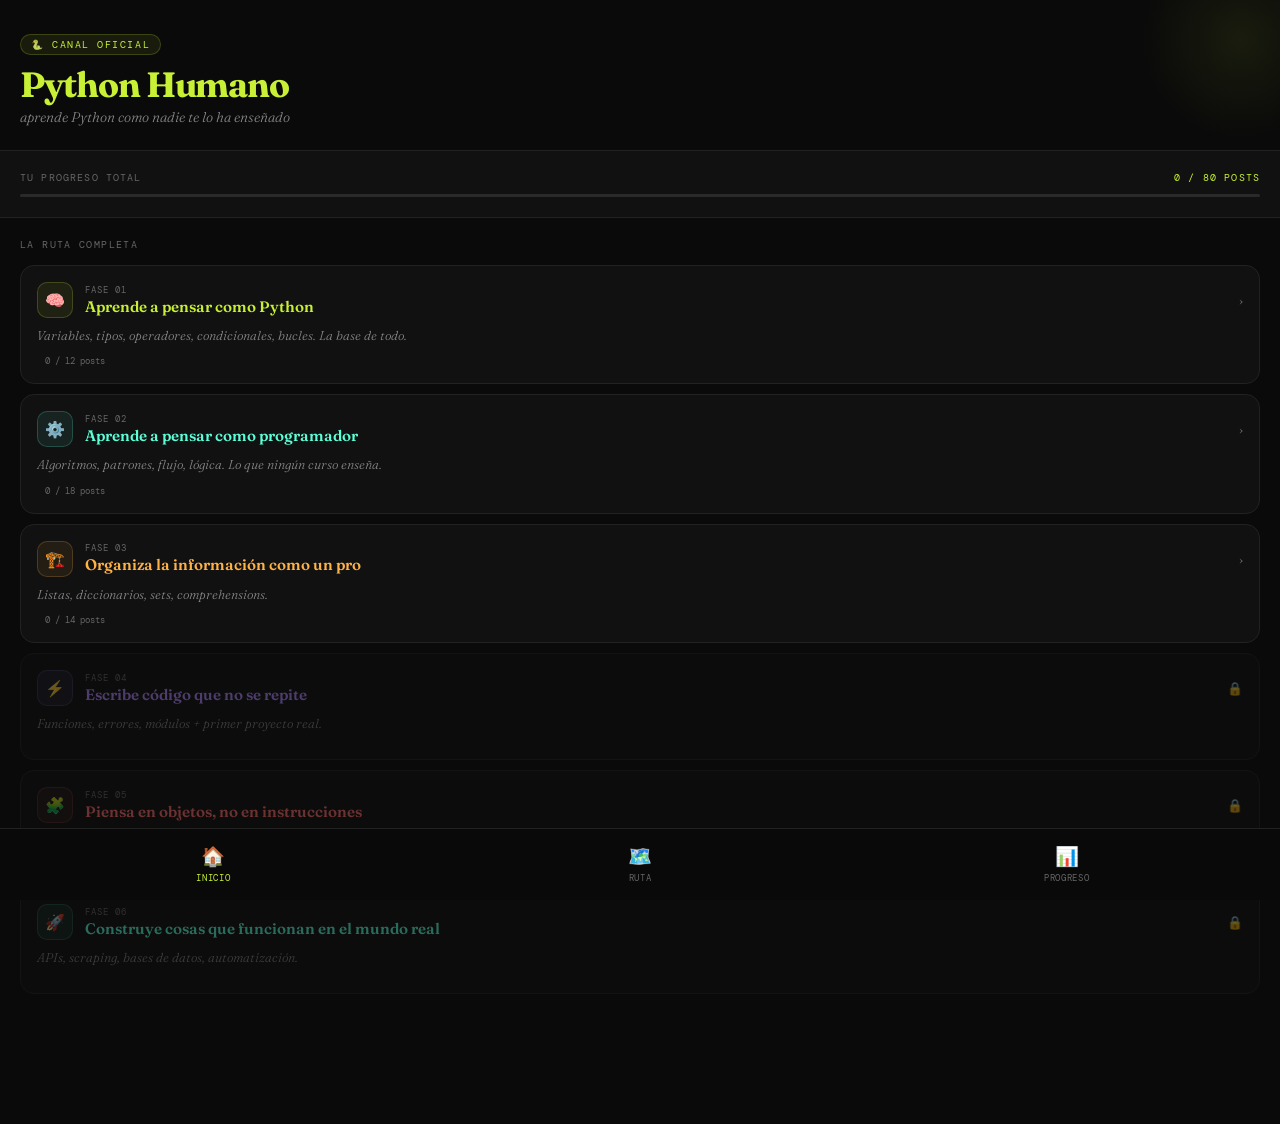
==== commit 9fee90b5: "Add files via upload" ====
--- a/index.html
+++ b/index.html
@@ -732,139 +732,97 @@
     line-height: 1.8;
   }
 
-  /* ─── FASE CONTENT STYLES ─── */
-  #post-content-area { min-height: calc(100vh - 110px); background: var(--bg); }
-
-  .post-hero {
-    padding: 24px 20px 20px;
-    border-bottom: 1px solid var(--border);
-    margin-bottom: 20px;
-  }
-  .post-emoji { font-size: 2rem; display: block; margin-bottom: 12px; line-height: 1; }
-  .post-intro { font-size: 0.9rem; font-weight: 300; font-style: italic; color: var(--muted2); line-height: 1.6; }
-
-  .post-body-wrap { padding: 0 20px 20px; }
-
-  .block { margin-bottom: 24px; }
-  .block-label {
-    font-family: 'DM Mono', monospace;
-    font-size: 0.58rem; letter-spacing: 0.14em;
-    text-transform: uppercase; color: var(--muted);
-    margin-bottom: 10px; display: block;
-  }
-  .text { font-size: 0.9rem; font-weight: 300; line-height: 1.85; color: #c0c0c0; }
-  .text p { margin-bottom: 10px; }
-  .text strong { color: var(--text); font-weight: 600; }
-  .text em { font-style: italic; color: var(--muted2); }
-
-  .copy-btn {
-    position: absolute; top: 8px; right: 8px;
-    font-family: 'DM Mono', monospace; font-size: 0.55rem;
-    color: var(--muted); background: var(--surface2);
-    border: 1px solid var(--border2); padding: 3px 8px;
-    border-radius: 4px; cursor: pointer; letter-spacing: 0.06em;
-    transition: all 0.2s;
-  }
-  .copy-btn:active { color: var(--accent); border-color: var(--accent); }
-  .out { color: #5a8a3a; }
-
-  .highlight {
-    background: rgba(200,241,53,0.05);
-    border-left: 2px solid var(--accent);
-    border-radius: 0 8px 8px 0;
-    padding: 12px 14px; margin: 12px 0;
-    font-size: 0.87rem; line-height: 1.7; color: #aaa;
-  }
-  .highlight.red { background: rgba(255,107,107,0.05); border-left-color: var(--accent3); }
-  .highlight.cyan { background: rgba(91,255,216,0.05); border-left-color: var(--accent2); }
-  .highlight strong { color: var(--text); font-weight: 600; }
-
-  .rule-box {
-    background: var(--surface2); border-radius: 10px;
-    padding: 14px 16px; margin: 12px 0;
-    font-family: 'DM Mono', monospace; font-size: 0.78rem;
-    color: var(--accent); line-height: 1.7;
-  }
-
-  .comparison { display: grid; grid-template-columns: 1fr 1fr; gap: 8px; margin: 12px 0; }
-  .comp-item { background: var(--surface2); border-radius: 8px; padding: 12px; }
-  .comp-label {
-    font-family: 'DM Mono', monospace; font-size: 0.55rem;
-    letter-spacing: 0.1em; text-transform: uppercase; margin-bottom: 6px;
-  }
-  .comp-label.bad { color: var(--accent3); }
-  .comp-label.good { color: var(--accent); }
-  .comp-code { font-family: 'DM Mono', monospace; font-size: 0.75rem; color: #aaa; line-height: 1.6; }
-
-  .types-grid { display: grid; grid-template-columns: 1fr 1fr; gap: 8px; margin: 12px 0; }
-  .type-card { background: var(--surface2); border-radius: 10px; padding: 12px; border: 1px solid var(--border2); }
-  .type-name { font-family: 'DM Mono', monospace; font-size: 0.7rem; font-weight: 500; margin-bottom: 4px; }
-  .type-name.int { color: var(--accent4); }
-  .type-name.flt { color: var(--accent); }
-  .type-name.str { color: var(--accent2); }
-  .type-name.bool { color: #ff79c6; }
-  .type-name.none { color: var(--muted2); }
-  .type-desc { font-size: 0.72rem; color: var(--muted2); font-style: italic; margin-bottom: 6px; }
-  .type-example { font-family: 'DM Mono', monospace; font-size: 0.68rem; color: #aaa; line-height: 1.6; }
-
-  .ops-list { margin: 12px 0; }
-  .op-row { display: flex; align-items: center; gap: 10px; padding: 8px 0; border-bottom: 1px solid var(--border); }
-  .op-row:last-child { border-bottom: none; }
-  .op-sym { font-family: 'DM Mono', monospace; font-size: 0.9rem; color: var(--accent); width: 36px; flex-shrink: 0; font-weight: 500; }
-  .op-name { font-size: 0.8rem; color: var(--muted2); flex: 1; }
-  .op-ex { font-family: 'DM Mono', monospace; font-size: 0.72rem; color: #777; }
-
-  .flow-diagram { margin: 16px 0; background: var(--surface2); border-radius: 12px; padding: 16px; }
-  .flow-node { text-align: center; margin-bottom: 4px; }
-  .flow-box { display: inline-block; padding: 8px 16px; border-radius: 8px; font-family: 'DM Mono', monospace; font-size: 0.72rem; line-height: 1.4; }
-  .flow-box.start { background: rgba(200,241,53,0.1); color: var(--accent); border: 1px solid rgba(200,241,53,0.2); }
-  .flow-box.condition { background: rgba(255,179,71,0.1); color: var(--accent4); border: 1px solid rgba(255,179,71,0.2); border-radius: 20px; }
-  .flow-box.action { background: rgba(91,255,216,0.08); color: var(--accent2); border: 1px solid rgba(91,255,216,0.15); }
-  .flow-box.end { background: rgba(179,136,255,0.1); color: var(--accent5); border: 1px solid rgba(179,136,255,0.2); }
-  .flow-arrow { text-align: center; color: var(--muted); font-size: 1rem; margin: 2px 0; }
-  .flow-branches { display: grid; grid-template-columns: 1fr 1fr; gap: 8px; margin: 4px 0; }
-  .flow-branch-label { font-family: 'DM Mono', monospace; font-size: 0.6rem; color: var(--muted); text-align: center; margin-bottom: 4px; }
-
-  .challenge {
-    background: rgba(91,255,216,0.04); border: 1px solid rgba(91,255,216,0.15);
-    border-radius: 12px; padding: 16px; margin-top: 20px;
-  }
-  .challenge-header { display: flex; align-items: center; gap: 8px; margin-bottom: 10px; }
-  .challenge-icon { font-size: 1rem; }
-  .challenge-label { font-family: 'DM Mono', monospace; font-size: 0.6rem; letter-spacing: 0.12em; text-transform: uppercase; color: var(--accent2); }
-  .challenge-text { font-size: 0.87rem; line-height: 1.75; color: #aaa; font-weight: 300; }
-  .challenge-text strong { color: #ccc; font-weight: 600; }
-
-  .error-box { background: rgba(255,107,107,0.05); border: 1px solid rgba(255,107,107,0.15); border-radius: 10px; padding: 14px; margin: 12px 0; }
-  .error-header { font-family: 'DM Mono', monospace; font-size: 0.6rem; letter-spacing: 0.1em; text-transform: uppercase; color: var(--accent3); margin-bottom: 8px; display: flex; align-items: center; gap: 6px; }
-  .error-text { font-size: 0.85rem; line-height: 1.7; color: #aaa; font-weight: 300; }
-
-  .nav-btn-post {
-    padding: 12px; background: var(--surface); border: 1px solid var(--border);
-    border-radius: 10px; cursor: pointer; transition: border-color 0.2s; text-align: left;
-  }
-  .nav-btn-post:active { border-color: var(--border2); }
-  .nav-btn-post.next { text-align: right; }
-  .nav-post-label { font-family: 'DM Mono', monospace; font-size: 0.55rem; letter-spacing: 0.1em; text-transform: uppercase; color: var(--muted); display: block; margin-bottom: 4px; }
-  .nav-post-title { font-size: 0.8rem; font-weight: 600; color: var(--text); line-height: 1.3; }
-
-  .methods-list { margin: 12px 0; }
-  .method-row { display: flex; align-items: flex-start; gap: 10px; padding: 10px 0; border-bottom: 1px solid var(--border); }
-  .method-row:last-child { border-bottom: none; }
-  .method-name { font-family: 'DM Mono', monospace; font-size: 0.72rem; color: var(--accent5); flex-shrink: 0; min-width: 100px; }
-  .method-desc { font-size: 0.78rem; color: var(--muted2); font-style: italic; line-height: 1.5; }
-
-  .format-table { margin: 12px 0; border: 1px solid var(--border); border-radius: 10px; overflow: hidden; }
-  .format-row { display: grid; grid-template-columns: 1fr 1fr 1fr; border-bottom: 1px solid var(--border); }
-  .format-row:last-child { border-bottom: none; }
-  .format-row.header { background: var(--surface2); }
-  .format-cell { padding: 10px 12px; font-family: 'DM Mono', monospace; font-size: 0.7rem; color: #aaa; border-right: 1px solid var(--border); }
-  .format-cell:last-child { border-right: none; }
-  .format-row.header .format-cell { color: var(--muted); font-size: 0.6rem; letter-spacing: 0.08em; text-transform: uppercase; }
-  .format-cell.accent { color: var(--accent); }
-
-  @keyframes fadeIn2 { from { opacity:0; transform:translateY(6px); } to { opacity:1; transform:translateY(0); } }
-  .fade-in { animation: fadeIn2 0.2s ease; }
+  /* ── Fase post content styles ── */
+  .post-nav-btn { padding:12px;background:var(--surface);border:1px solid var(--border);border-radius:10px;cursor:pointer;transition:border-color 0.2s;display:block; }
+  .post-nav-btn:active { border-color:var(--border2); }
+  .post-nav-btn.next { text-align:right; }
+  .post-nav-label { font-family:'DM Mono',monospace;font-size:0.55rem;letter-spacing:0.1em;text-transform:uppercase;color:var(--muted);display:block;margin-bottom:4px; }
+  .post-nav-title { font-size:0.78rem;font-weight:600;color:var(--text);line-height:1.3; }
+  .block { margin-bottom:24px; }
+  .block-label { font-family:'DM Mono',monospace;font-size:0.58rem;letter-spacing:0.14em;text-transform:uppercase;color:var(--muted);margin-bottom:10px;display:block; }
+  .text { font-size:0.9rem;font-weight:300;line-height:1.85;color:#c0c0c0; }
+  .text p { margin-bottom:10px; }
+  .text strong { color:var(--text);font-weight:600; }
+  .highlight { background:rgba(200,241,53,0.05);border-left:2px solid var(--accent);border-radius:0 8px 8px 0;padding:12px 14px;margin:12px 0;font-size:0.87rem;line-height:1.7;color:#aaa; }
+  .highlight.red { background:rgba(255,107,107,0.05);border-left-color:var(--accent3); }
+  .highlight.cyan { background:rgba(91,255,216,0.05);border-left-color:var(--accent2); }
+  .highlight strong { color:var(--text);font-weight:600; }
+  .rule-box { background:var(--surface2);border-radius:10px;padding:14px 16px;margin:12px 0;font-family:'DM Mono',monospace;font-size:0.78rem;color:var(--accent);line-height:1.7; }
+  .comparison { display:grid;grid-template-columns:1fr 1fr;gap:8px;margin:12px 0; }
+  .comp-item { background:var(--surface2);border-radius:8px;padding:12px; }
+  .comp-label { font-family:'DM Mono',monospace;font-size:0.55rem;letter-spacing:0.1em;text-transform:uppercase;margin-bottom:6px; }
+  .comp-label.bad { color:var(--accent3); } .comp-label.good { color:var(--accent); }
+  .comp-code { font-family:'DM Mono',monospace;font-size:0.75rem;color:#aaa;line-height:1.6; }
+  .types-grid { display:grid;grid-template-columns:1fr 1fr;gap:8px;margin:12px 0; }
+  .type-card { background:var(--surface2);border-radius:10px;padding:12px;border:1px solid var(--border2); }
+  .type-name { font-family:'DM Mono',monospace;font-size:0.7rem;font-weight:500;margin-bottom:4px; }
+  .type-name.int{color:var(--accent4);}.type-name.flt{color:var(--accent);}.type-name.str{color:var(--accent2);}.type-name.bool{color:#ff79c6;}.type-name.none{color:var(--muted2);}
+  .type-desc { font-size:0.72rem;color:var(--muted2);font-style:italic;margin-bottom:6px; }
+  .type-example { font-family:'DM Mono',monospace;font-size:0.68rem;color:#aaa;line-height:1.6; }
+  .ops-list { margin:12px 0; }
+  .op-row { display:flex;align-items:center;gap:10px;padding:8px 0;border-bottom:1px solid var(--border); }
+  .op-row:last-child { border-bottom:none; }
+  .op-sym { font-family:'DM Mono',monospace;font-size:0.9rem;color:var(--accent);width:36px;flex-shrink:0;font-weight:500; }
+  .op-name { font-size:0.8rem;color:var(--muted2);flex:1; }
+  .op-ex { font-family:'DM Mono',monospace;font-size:0.72rem;color:#777; }
+  .flow-diagram { margin:16px 0;background:var(--surface2);border-radius:12px;padding:16px; }
+  .flow-node { text-align:center;margin-bottom:4px; }
+  .flow-box { display:inline-block;padding:8px 16px;border-radius:8px;font-family:'DM Mono',monospace;font-size:0.72rem;line-height:1.4; }
+  .flow-box.start{background:rgba(200,241,53,0.1);color:var(--accent);border:1px solid rgba(200,241,53,0.2);}
+  .flow-box.condition{background:rgba(255,179,71,0.1);color:var(--accent4);border:1px solid rgba(255,179,71,0.2);border-radius:20px;}
+  .flow-box.action{background:rgba(91,255,216,0.08);color:var(--accent2);border:1px solid rgba(91,255,216,0.15);}
+  .flow-box.end{background:rgba(179,136,255,0.1);color:var(--accent5);border:1px solid rgba(179,136,255,0.2);}
+  .flow-arrow { text-align:center;color:var(--muted);font-size:1rem;margin:2px 0; }
+  .flow-branches { display:grid;grid-template-columns:1fr 1fr;gap:8px;margin:4px 0; }
+  .flow-branch-label { font-family:'DM Mono',monospace;font-size:0.6rem;color:var(--muted);text-align:center;margin-bottom:4px; }
+  .challenge { background:rgba(91,255,216,0.04);border:1px solid rgba(91,255,216,0.15);border-radius:12px;padding:16px;margin-top:20px; }
+  .challenge-header { display:flex;align-items:center;gap:8px;margin-bottom:10px; }
+  .challenge-icon { font-size:1rem; }
+  .challenge-label { font-family:'DM Mono',monospace;font-size:0.6rem;letter-spacing:0.12em;text-transform:uppercase;color:var(--accent2); }
+  .challenge-text { font-size:0.87rem;line-height:1.75;color:#aaa;font-weight:300; }
+  .challenge-text strong { color:#ccc;font-weight:600; }
+  .error-box { background:rgba(255,107,107,0.05);border:1px solid rgba(255,107,107,0.15);border-radius:10px;padding:14px;margin:12px 0; }
+  .error-header { font-family:'DM Mono',monospace;font-size:0.6rem;letter-spacing:0.1em;text-transform:uppercase;color:var(--accent3);margin-bottom:8px;display:flex;align-items:center;gap:6px; }
+  .error-text { font-size:0.85rem;line-height:1.7;color:#aaa;font-weight:300; }
+  .methods-list { margin:12px 0; }
+  .method-row { display:flex;align-items:flex-start;gap:10px;padding:10px 0;border-bottom:1px solid var(--border); }
+  .method-row:last-child { border-bottom:none; }
+  .method-name { font-family:'DM Mono',monospace;font-size:0.72rem;color:var(--accent5);flex-shrink:0;min-width:100px; }
+  .method-desc { font-size:0.78rem;color:var(--muted2);font-style:italic;line-height:1.5; }
+  .format-table { margin:12px 0;border:1px solid var(--border);border-radius:10px;overflow:hidden; }
+  .format-row { display:grid;grid-template-columns:1fr 1fr 1fr;border-bottom:1px solid var(--border); }
+  .format-row:last-child { border-bottom:none; }
+  .format-row.header { background:var(--surface2); }
+  .format-cell { padding:10px 12px;font-family:'DM Mono',monospace;font-size:0.7rem;color:#aaa;border-right:1px solid var(--border); }
+  .format-cell:last-child { border-right:none; }
+  .format-row.header .format-cell { color:var(--muted);font-size:0.6rem;letter-spacing:0.08em;text-transform:uppercase; }
+  .format-cell.accent { color:var(--accent); }
+  .hashtags { font-family:'DM Mono',monospace;font-size:0.62rem;color:var(--muted);margin-top:20px;line-height:1.8;padding-top:16px;border-top:1px solid var(--border); }
+  .copy-btn { position:absolute;top:8px;right:8px;font-family:'DM Mono',monospace;font-size:0.55rem;color:var(--muted);background:var(--surface2);border:1px solid var(--border2);padding:3px 8px;border-radius:4px;cursor:pointer;letter-spacing:0.06em;transition:all 0.2s; }
+  .copy-btn:active { color:var(--accent);border-color:var(--accent); }
+  .out { color:#5a8a3a; }
+  .kw { color:var(--accent); } .str { color:var(--accent2); } .num { color:var(--accent4); }
+  .fn { color:var(--accent5); } .cm { color:#444;font-style:italic; } .bl { color:#ff79c6; } .op { color:#666; }
+  /* fase3 specific */
+  .methods-grid { display:grid;grid-template-columns:1fr 1fr;gap:8px;margin:12px 0; }
+  .method-card { background:var(--surface2);border-radius:10px;padding:12px;border:1px solid var(--border2); }
+  .method-sig { font-family:'DM Mono',monospace;font-size:0.68rem;color:var(--accent2);margin-bottom:4px; }
+  .method-what { font-size:0.75rem;color:var(--muted2);font-style:italic;margin-bottom:6px; }
+  .method-ex { font-family:'DM Mono',monospace;font-size:0.65rem;color:#aaa; }
+  .struct-table { margin:12px 0;border:1px solid var(--border);border-radius:10px;overflow:hidden; }
+  .struct-row { display:grid;border-bottom:1px solid var(--border); }
+  .struct-row:last-child { border-bottom:none; }
+  .struct-row.header { background:var(--surface2); }
+  .struct-row.cols-4 { grid-template-columns:1fr 1fr 1fr 1fr; }
+  .struct-row.cols-3 { grid-template-columns:1fr 1fr 1fr; }
+  .struct-row.cols-2 { grid-template-columns:1fr 1fr; }
+  .struct-cell { padding:10px 12px;font-family:'DM Mono',monospace;font-size:0.68rem;color:#aaa;border-right:1px solid var(--border); }
+  .struct-cell:last-child { border-right:none; }
+  .struct-row.header .struct-cell { color:var(--muted);font-size:0.58rem;letter-spacing:0.08em;text-transform:uppercase; }
+  .struct-cell.accent { color:var(--accent); }
+  .struct-cell.cyan { color:var(--accent2); }
+  .struct-cell.orange { color:var(--accent4); }
+  .struct-cell.purple { color:var(--accent5); }
 </style>
 </head>
 <body>
@@ -922,16 +880,20 @@
       </div>
     </div>
 
-    <div class="phase-card f3 locked">
+    <div class="phase-card f3 unlocked" onclick="openPhase(3)">
       <div class="phase-card-header">
         <div class="phase-icon">🏗️</div>
         <div class="phase-meta">
           <div class="phase-num">fase 03</div>
           <div class="phase-name">Organiza la información como un pro</div>
         </div>
-        <div class="phase-arrow">🔒</div>
+        <div class="phase-arrow">›</div>
       </div>
       <div class="phase-desc">Listas, diccionarios, sets, comprehensions.</div>
+      <div class="phase-progress">
+        <div class="phase-dots" id="dots-3"></div>
+        <div class="phase-progress-text" id="progress-3">0 / 14 posts</div>
+      </div>
     </div>
 
     <div class="phase-card f4 locked">
@@ -986,11 +948,11 @@
 <div id="post" class="screen">
   <div class="post-header" style="display:flex;align-items:center;gap:10px;padding:14px 20px;border-bottom:1px solid var(--border);background:var(--bg);position:sticky;top:0;z-index:10;">
     <button class="back-btn" onclick="goBackToPhase()" style="flex-shrink:0">← fase</button>
-    <span class="post-phase-tag" id="post-phase-tag" style="flex:1;text-align:right"></span>
+    <span class="post-phase-tag" id="post-phase-tag" style="flex:1;text-align:right;font-family:'DM Mono',monospace;font-size:0.58rem;letter-spacing:0.12em;text-transform:uppercase;color:var(--muted);"></span>
   </div>
-  <div id="post-content-area"></div>
+  <div id="post-body"></div>
   <div style="padding:16px 20px;border-top:1px solid var(--border);display:flex;gap:10px;" id="post-footer">
-    <button class="complete-btn" id="complete-btn-current" onclick="toggleCurrentPost()" style="flex:1;margin:0"></button>
+    <button class="complete-btn" id="complete-btn-current" onclick="toggleCurrentPost()" style="flex:1;margin:0">marcar como completado</button>
   </div>
 </div>
 
@@ -1027,9 +989,7 @@
 </div>
 
 <script>
-// ─── DATA ───
-
-// ─── POSTS DATA (FASE 1) ───
+// ─── POSTS DATA ───
 const POSTS1 = {
   1: {
     emoji: '📦',
@@ -2183,7 +2143,7 @@
       <span class="block-label">:.2f en f-strings — para mostrar</span>
       <div class="code-wrap">
         <div class="code-block"><span class="kw">precio</span> <span class="op">=</span> <span class="num">59.97000000000001</span>
-<span class="fn">print</span><span class="op">(</span><span class="fn">f</span><span class="str">"Total: ${precio:.2f}"</span><span class="op">)</span>   <span class="out"># Total: $59.97</span>
+<span class="fn">print</span><span class="op">(</span><span class="fn">f</span><span class="str">"Total: \${precio:.2f}"</span><span class="op">)</span>   <span class="out"># Total: $59.97</span>
 
 <span class="cm"># :.2f → 2 decimales, número float</span>
 <span class="cm"># :,   → separador de miles</span>
@@ -2246,7 +2206,7 @@
 <span class="kw">descuento</span> <span class="op">=</span> <span class="fn">round</span><span class="op">(</span><span class="kw">total</span> <span class="op">*</span> <span class="num">0.10</span><span class="op">,</span> <span class="num">2</span><span class="op">)</span>
 
 <span class="cm"># ✓ :.2f para mostrar</span>
-<span class="fn">print</span><span class="op">(</span><span class="fn">f</span><span class="str">"Total: ${total:.2f}"</span><span class="op">)</span></div>
+<span class="fn">print</span><span class="op">(</span><span class="fn">f</span><span class="str">"Total: \${total:.2f}"</span><span class="op">)</span></div>
         <button class="copy-btn" onclick="copyCode(this)">copiar</button>
       </div>
     </div>
@@ -2267,63 +2227,6 @@
   }
 };
 
-// ─── NAVIGATION ───
-function showPost(id) {
-  const post = POSTS1[id];
-  if (!post) return;
-
-  document.getElementById('post-tag').textContent = post.tag;
-
-  document.getElementById('post-content').innerHTML = `
-    <div class="post-hero fade-in">
-      <span class="post-emoji">${post.emoji}</span>
-      <div class="post-title">${post.title}</div>
-      <div class="post-intro">${post.intro}</div>
-    </div>
-    <div class="fade-in">
-      ${post.content}
-      <div class="post-nav">
-        ${post.prev ? `<div class="nav-btn-post" onclick="showPost(${post.prev})">
-          <span class="nav-post-label">← anterior</span>
-          <span class="nav-post-title">${post.prevTitle}</span>
-        </div>` : '<div></div>'}
-        ${post.next ? `<div class="nav-btn-post next" onclick="showPost(${post.next})">
-          <span class="nav-post-label">siguiente →</span>
-          <span class="nav-post-title">${post.nextTitle}</span>
-        </div>` : '<div></div>'}
-      </div>
-    </div>
-  `;
-
-  document.getElementById('post-list').style.display = 'none';
-  document.getElementById('post-view').style.display = 'block';
-  window.scrollTo(0, 0);
-}
-
-function showList() {
-  document.getElementById('post-view').style.display = 'none';
-  document.getElementById('post-list').style.display = 'block';
-  window.scrollTo(0, 0);
-}
-
-function copyCode(btn) {
-  const code = btn.previousElementSibling.innerText;
-  navigator.clipboard.writeText(code).then(() => {
-    btn.textContent = '✓ copiado';
-    setTimeout(() => btn.textContent = 'copiar', 2000);
-  });
-}
-
-// Auto-load post from URL hash e.g. #post-3
-window.addEventListener('load', () => {
-  const hash = window.location.hash;
-  if (hash && hash.startsWith('#post-')) {
-    const num = parseInt(hash.replace('#post-', ''));
-    if (num && POSTS1[num]) showPost(num);
-  }
-});
-
-// ─── POSTS DATA (FASE 2) ───
 const POSTS2 = {
   1: {
     emoji: '🧩',
@@ -2741,7 +2644,7 @@
     <span class="kw">precio</span> <span class="op">=</span> <span class="fn">float</span><span class="op">(</span><span class="fn">input</span><span class="op">(</span><span class="str">"Precio: "</span><span class="op">))</span>
     <span class="kw">total</span> <span class="op">+=</span> <span class="kw">precio</span>   <span class="cm"># ← crece DENTRO — suma el valor real</span>
 
-<span class="fn">print</span><span class="op">(</span><span class="fn">f</span><span class="str">"Total: ${total:.2f}"</span><span class="op">)</span>   <span class="cm"># ← se usa DESPUÉS</span></div>
+<span class="fn">print</span><span class="op">(</span><span class="fn">f</span><span class="str">"Total: \${total:.2f}"</span><span class="op">)</span>   <span class="cm"># ← se usa DESPUÉS</span></div>
         <button class="copy-btn" onclick="copyCode(this)">copiar</button>
       </div>
     </div>
@@ -2753,7 +2656,7 @@
 <span class="bl">for</span> <span class="kw">i</span> <span class="bl">in</span> <span class="fn">range</span><span class="op">(</span><span class="num">3</span><span class="op">):</span>
     <span class="kw">nombre</span> <span class="op">=</span> <span class="fn">input</span><span class="op">(</span><span class="str">"Nombre del producto: "</span><span class="op">)</span>
     <span class="kw">precio</span> <span class="op">=</span> <span class="fn">float</span><span class="op">(</span><span class="fn">input</span><span class="op">(</span><span class="str">"Precio: "</span><span class="op">))</span>
-    <span class="kw">recibo</span> <span class="op">+=</span> <span class="fn">f</span><span class="str">"{nombre}: ${precio:.2f}\n"</span>
+    <span class="kw">recibo</span> <span class="op">+=</span> <span class="fn">f</span><span class="str">"{nombre}: \${precio:.2f}\n"</span>
 
 <span class="fn">print</span><span class="op">(</span><span class="str">"─── Tu recibo ───"</span><span class="op">)</span>
 <span class="fn">print</span><span class="op">(</span><span class="kw">recibo</span><span class="op">)</span></div>
@@ -2775,8 +2678,8 @@
     <span class="bl">if</span> <span class="kw">precio_minimo</span> <span class="bl">is</span> <span class="bl">None</span> <span class="bl">or</span> <span class="kw">precio</span> <span class="op"><</span> <span class="kw">precio_minimo</span><span class="op">:</span>
         <span class="kw">precio_minimo</span> <span class="op">=</span> <span class="kw">precio</span>
 
-<span class="fn">print</span><span class="op">(</span><span class="fn">f</span><span class="str">"Más caro: ${precio_maximo:.2f}"</span><span class="op">)</span>
-<span class="fn">print</span><span class="op">(</span><span class="fn">f</span><span class="str">"Más barato: ${precio_minimo:.2f}"</span><span class="op">)</span></div>
+<span class="fn">print</span><span class="op">(</span><span class="fn">f</span><span class="str">"Más caro: \${precio_maximo:.2f}"</span><span class="op">)</span>
+<span class="fn">print</span><span class="op">(</span><span class="fn">f</span><span class="str">"Más barato: \${precio_minimo:.2f}"</span><span class="op">)</span></div>
         <button class="copy-btn" onclick="copyCode(this)">copiar</button>
       </div>
       <div class="highlight cyan">¿Por qué <strong>precio_minimo = None</strong> y no 0? Porque si arrancara en 0, cualquier precio real sería mayor y nunca se actualizaría. None significa "todavía no tengo ningún valor".</div>
@@ -2913,7 +2816,7 @@
     <span class="fn">print</span><span class="op">(</span><span class="str">"El precio tiene que ser mayor a cero."</span><span class="op">)</span>
     <span class="kw">precio</span> <span class="op">=</span> <span class="fn">float</span><span class="op">(</span><span class="fn">input</span><span class="op">(</span><span class="str">"Precio: "</span><span class="op">))</span>
 
-<span class="fn">print</span><span class="op">(</span><span class="fn">f</span><span class="str">"Precio registrado: ${precio:.2f}"</span><span class="op">)</span></div>
+<span class="fn">print</span><span class="op">(</span><span class="fn">f</span><span class="str">"Precio registrado: \${precio:.2f}"</span><span class="op">)</span></div>
         <button class="copy-btn" onclick="copyCode(this)">copiar</button>
       </div>
     </div>
@@ -3022,7 +2925,7 @@
 <span class="bl">if</span> <span class="kw">productos</span> <span class="op">==</span> <span class="num">0</span><span class="op">:</span>
     <span class="fn">print</span><span class="op">(</span><span class="str">"No se registraron productos."</span><span class="op">)</span>
 <span class="bl">else</span><span class="op">:</span>
-    <span class="fn">print</span><span class="op">(</span><span class="fn">f</span><span class="str">"Total: ${total:.2f}"</span><span class="op">)</span></div>
+    <span class="fn">print</span><span class="op">(</span><span class="fn">f</span><span class="str">"Total: \${total:.2f}"</span><span class="op">)</span></div>
         <button class="copy-btn" onclick="copyCode(this)">copiar</button>
       </div>
     </div>
@@ -3036,7 +2939,7 @@
 <span class="bl">elif</span> <span class="kw">cambio</span> <span class="op">==</span> <span class="num">0</span><span class="op">:</span>
     <span class="fn">print</span><span class="op">(</span><span class="str">"Pago exacto. No hay cambio."</span><span class="op">)</span>
 <span class="bl">else</span><span class="op">:</span>
-    <span class="fn">print</span><span class="op">(</span><span class="fn">f</span><span class="str">"Cambio: ${cambio:.2f}"</span><span class="op">)</span></div>
+    <span class="fn">print</span><span class="op">(</span><span class="fn">f</span><span class="str">"Cambio: \${cambio:.2f}"</span><span class="op">)</span></div>
         <button class="copy-btn" onclick="copyCode(this)">copiar</button>
       </div>
     </div>
@@ -3184,7 +3087,7 @@
     <span class="kw">total</span> <span class="op">+=</span> <span class="kw">precio</span>
     <span class="fn">print</span><span class="op">(</span><span class="fn">f</span><span class="str">"DEBUG — total acumulado: {total}"</span><span class="op">)</span>   <span class="cm"># ← eliminas al final</span>
 
-<span class="fn">print</span><span class="op">(</span><span class="fn">f</span><span class="str">"Total final: ${total:.2f}"</span><span class="op">)</span></div>
+<span class="fn">print</span><span class="op">(</span><span class="fn">f</span><span class="str">"Total final: \${total:.2f}"</span><span class="op">)</span></div>
         <button class="copy-btn" onclick="copyCode(this)">copiar</button>
       </div>
       <div class="text"><p>Los print() de DEBUG no son parte del programa final. Son tus ojos mientras construyes. Cuando todo funcione, los borras o comentas.</p></div>
@@ -3579,7 +3482,7 @@
             <span class="kw">precio_max_con_desc</span> <span class="op">=</span> <span class="kw">producto</span><span class="op">[</span><span class="str">"precio"</span><span class="op">]</span>
 
 <span class="bl">if</span> <span class="kw">hay_con_descuento</span><span class="op">:</span>
-    <span class="fn">print</span><span class="op">(</span><span class="fn">f</span><span class="str">"El más caro con descuento: ${precio_max_con_desc:.2f}"</span><span class="op">)</span>
+    <span class="fn">print</span><span class="op">(</span><span class="fn">f</span><span class="str">"El más caro con descuento: \${precio_max_con_desc:.2f}"</span><span class="op">)</span>
 <span class="bl">else</span><span class="op">:</span>
     <span class="fn">print</span><span class="op">(</span><span class="str">"No hay productos con descuento."</span><span class="op">)</span></div>
         <button class="copy-btn" onclick="copyCode(this)">copiar</button>
@@ -3640,7 +3543,7 @@
     <span class="kw">precio</span> <span class="op">=</span> <span class="fn">float</span><span class="op">(</span><span class="fn">input</span><span class="op">(</span><span class="str">"Precio: "</span><span class="op">))</span>
     <span class="kw">total</span> <span class="op">+=</span> <span class="kw">precio</span>
     <span class="kw">productos</span> <span class="op">+=</span> <span class="num">1</span>
-    <span class="kw">recibo</span> <span class="op">+=</span> <span class="fn">f</span><span class="str">"{nombre}: ${precio:.2f}\n"</span>
+    <span class="kw">recibo</span> <span class="op">+=</span> <span class="fn">f</span><span class="str">"{nombre}: \${precio:.2f}\n"</span>
 
 <span class="cm"># 2. verificar que haya productos</span>
 <span class="bl">if</span> <span class="kw">productos</span> <span class="op">==</span> <span class="num">0</span><span class="op">:</span>
@@ -3673,8 +3576,8 @@
         <span class="fn">print</span><span class="op">(</span><span class="kw">recibo</span><span class="op">)</span>
         <span class="bl">if</span> <span class="kw">descuento_aplicado</span><span class="op">:</span>
             <span class="fn">print</span><span class="op">(</span><span class="str">"Descuento 10% aplicado"</span><span class="op">)</span>
-        <span class="fn">print</span><span class="op">(</span><span class="fn">f</span><span class="str">"Total: ${total:.2f}"</span><span class="op">)</span>
-        <span class="fn">print</span><span class="op">(</span><span class="fn">f</span><span class="str">"Cambio: ${cambio:.2f}"</span> <span class="bl">if</span> <span class="kw">cambio</span> <span class="op">></span> <span class="num">0</span> <span class="bl">else</span> <span class="str">"Pago exacto."</span><span class="op">)</span></div>
+        <span class="fn">print</span><span class="op">(</span><span class="fn">f</span><span class="str">"Total: \${total:.2f}"</span><span class="op">)</span>
+        <span class="fn">print</span><span class="op">(</span><span class="fn">f</span><span class="str">"Cambio: \${cambio:.2f}"</span> <span class="bl">if</span> <span class="kw">cambio</span> <span class="op">></span> <span class="num">0</span> <span class="bl">else</span> <span class="str">"Pago exacto."</span><span class="op">)</span></div>
         <button class="copy-btn" onclick="copyCode(this)">copiar</button>
       </div>
     </div>
@@ -3779,53 +3682,860 @@
   }
 };
 
-function showPost(id) {
-  const post = POSTS2[id];
-  if (!post) return;
-  document.getElementById('post-tag').textContent = post.tag;
-  document.getElementById('post-content').innerHTML = `
-    <div class="post-hero fade-in">
-      <span class="post-emoji">${post.emoji}</span>
-      <div class="post-title">${post.title}</div>
-      <div class="post-intro">${post.intro}</div>
-    </div>
-    <div class="fade-in">
-      ${post.content}
-      <div class="post-nav">
-        ${post.prev ? `<div class="nav-btn-post" onclick="showPost(${post.prev})"><span class="nav-post-label">← anterior</span><span class="nav-post-title">${post.prevTitle}</span></div>` : '<div></div>'}
-        ${post.next ? `<div class="nav-btn-post next" onclick="showPost(${post.next})"><span class="nav-post-label">siguiente →</span><span class="nav-post-title">${post.nextTitle}</span></div>` : '<div></div>'}
-      </div>
-    </div>
-  `;
-  document.getElementById('post-list').style.display = 'none';
-  document.getElementById('post-view').style.display = 'block';
-  window.scrollTo(0, 0);
-}
-
-function showList() {
-  document.getElementById('post-view').style.display = 'none';
-  document.getElementById('post-list').style.display = 'block';
-  window.scrollTo(0, 0);
-}
-
-function copyCode(btn) {
-  const code = btn.previousElementSibling.innerText;
-  navigator.clipboard.writeText(code).then(() => {
-    btn.textContent = '✓ copiado';
-    setTimeout(() => btn.textContent = 'copiar', 2000);
-  });
-}
-
-// Auto-load post from URL hash e.g. #post-5
-window.addEventListener('load', () => {
-  const hash = window.location.hash;
-  if (hash && hash.startsWith('#post-')) {
-    const num = parseInt(hash.replace('#post-', ''));
-    if (num && POSTS2[num]) showPost(num);
-  }
-});
-
-
+const POSTS3 = {
+  1:{
+    emoji:'📋',title:'Listas: crear, acceder, modificar',
+    intro:'La estructura de datos más usada en Python. Colecciones ordenadas que puedes modificar en cualquier momento.',
+    tag:'Fase 3 · Post 01 de 14',prev:null,next:2,nextTitle:'Métodos de listas',
+    content:`
+    <div class="block"><div class="text"><p>Una lista guarda elementos en orden. Ese orden importa — siempre sabes quién es el primero y quién es el último.</p></div>
+    <div class="code-wrap"><div class="code-block"><span class="kw">productos</span> <span class="op">=</span> <span class="op">[</span><span class="str">"Café"</span><span class="op">,</span> <span class="str">"Pan"</span><span class="op">,</span> <span class="str">"Jugo"</span><span class="op">]</span>
+<span class="kw">precios</span>   <span class="op">=</span> <span class="op">[</span><span class="num">29.99</span><span class="op">,</span> <span class="num">15.50</span><span class="op">,</span> <span class="num">22.99</span><span class="op">]</span>
+<span class="kw">mixta</span>     <span class="op">=</span> <span class="op">[</span><span class="str">"Ana"</span><span class="op">,</span> <span class="num">25</span><span class="op">,</span> <span class="bl">True</span><span class="op">,</span> <span class="num">9.99</span><span class="op">]</span>  <span class="cm"># tipos mezclados ✓</span>
+<span class="kw">vacia</span>     <span class="op">=</span> <span class="op">[]</span></div><button class="copy-btn" onclick="copyCode(this)">copiar</button></div></div>
+
+    <div class="block"><span class="block-label">acceder por índice — empieza en 0</span>
+    <div class="code-wrap"><div class="code-block"><span class="kw">productos</span> <span class="op">=</span> <span class="op">[</span><span class="str">"Café"</span><span class="op">,</span> <span class="str">"Pan"</span><span class="op">,</span> <span class="str">"Jugo"</span><span class="op">]</span>
+
+<span class="fn">print</span><span class="op">(</span><span class="kw">productos</span><span class="op">[</span><span class="num">0</span><span class="op">])</span>    <span class="out"># "Café"  — primero</span>
+<span class="fn">print</span><span class="op">(</span><span class="kw">productos</span><span class="op">[</span><span class="num">2</span><span class="op">])</span>    <span class="out"># "Jugo"  — tercero</span>
+<span class="fn">print</span><span class="op">(</span><span class="kw">productos</span><span class="op">[-</span><span class="num">1</span><span class="op">])</span>   <span class="out"># "Jugo"  — último</span>
+<span class="fn">print</span><span class="op">(</span><span class="kw">productos</span><span class="op">[-</span><span class="num">2</span><span class="op">])</span>   <span class="out"># "Pan"   — penúltimo</span></div><button class="copy-btn" onclick="copyCode(this)">copiar</button></div></div>
+
+    <div class="block"><span class="block-label">modificar, agregar y eliminar</span>
+    <div class="code-wrap"><div class="code-block"><span class="kw">productos</span> <span class="op">=</span> <span class="op">[</span><span class="str">"Café"</span><span class="op">,</span> <span class="str">"Pan"</span><span class="op">,</span> <span class="str">"Jugo"</span><span class="op">]</span>
+
+<span class="cm"># modificar</span>
+<span class="kw">productos</span><span class="op">[</span><span class="num">1</span><span class="op">]</span> <span class="op">=</span> <span class="str">"Mantequilla"</span>
+
+<span class="cm"># agregar al final</span>
+<span class="kw">productos</span><span class="op">.</span><span class="fn">append</span><span class="op">(</span><span class="str">"Leche"</span><span class="op">)</span>
+
+<span class="cm"># eliminar por valor</span>
+<span class="kw">productos</span><span class="op">.</span><span class="fn">remove</span><span class="op">(</span><span class="str">"Café"</span><span class="op">)</span>
+
+<span class="cm"># eliminar por posición</span>
+<span class="kw">eliminado</span> <span class="op">=</span> <span class="kw">productos</span><span class="op">.</span><span class="fn">pop</span><span class="op">(</span><span class="num">0</span><span class="op">)</span></div><button class="copy-btn" onclick="copyCode(this)">copiar</button></div></div>
+
+    <div class="block"><span class="block-label">operaciones básicas</span>
+    <div class="code-wrap"><div class="code-block"><span class="kw">productos</span> <span class="op">=</span> <span class="op">[</span><span class="str">"Café"</span><span class="op">,</span> <span class="str">"Pan"</span><span class="op">,</span> <span class="str">"Jugo"</span><span class="op">]</span>
+
+<span class="fn">print</span><span class="op">(</span><span class="fn">len</span><span class="op">(</span><span class="kw">productos</span><span class="op">))</span>         <span class="out"># 3</span>
+<span class="fn">print</span><span class="op">(</span><span class="str">"Café"</span> <span class="bl">in</span> <span class="kw">productos</span><span class="op">)</span>    <span class="out"># True</span>
+<span class="fn">print</span><span class="op">(</span><span class="str">"Leche"</span> <span class="bl">in</span> <span class="kw">productos</span><span class="op">)</span>   <span class="out"># False</span>
+
+<span class="cm"># unir dos listas</span>
+<span class="kw">todo</span> <span class="op">=</span> <span class="kw">productos</span> <span class="op">+</span> <span class="op">[</span><span class="str">"Agua"</span><span class="op">,</span> <span class="str">"Té"</span><span class="op">]</span></div><button class="copy-btn" onclick="copyCode(this)">copiar</button></div></div>
+
+    <div class="error-box"><div class="error-header">⚠️ error más común — IndexError</div>
+    <div class="error-text">Si accedes a una posición que no existe, Python lanza IndexError. Con 3 elementos los índices válidos son 0, 1 y 2.</div>
+    <div class="code-wrap" style="margin-top:10px"><div class="code-block"><span class="kw">productos</span> <span class="op">=</span> <span class="op">[</span><span class="str">"Café"</span><span class="op">,</span> <span class="str">"Pan"</span><span class="op">,</span> <span class="str">"Jugo"</span><span class="op">]</span>
+<span class="fn">print</span><span class="op">(</span><span class="kw">productos</span><span class="op">[</span><span class="num">3</span><span class="op">])</span>  <span class="out"># 💥 IndexError</span>
+<span class="fn">print</span><span class="op">(</span><span class="kw">productos</span><span class="op">[</span><span class="num">2</span><span class="op">])</span>  <span class="out"># ✓ "Jugo"</span></div></div></div>
+
+    <div class="challenge"><div class="challenge-header"><span class="challenge-icon">🎯</span><span class="challenge-label">reto</span></div>
+    <div class="challenge-text">Crea una lista con 5 productos de una tienda. Accede al primero y último con índices positivos y negativos. Cambia el tercer producto. Agrega uno al final. Verifica con <strong>in</strong> si un producto está o no está en la lista.</div></div>
+    <div class="hashtags">#PythonHumano #Python #Fase3 #Listas #ProgramaciónDesde0</div>`
+  },
+  2:{
+    emoji:'🔧',title:'Métodos de listas: las herramientas que más vas a usar',
+    intro:'Python viene con métodos integrados que hacen el trabajo pesado. Estos son los que vas a usar todos los días.',
+    tag:'Fase 3 · Post 02 de 14',prev:1,prevTitle:'Listas',next:3,nextTitle:'Slicing',
+    content:`
+    <div class="block"><span class="block-label">los métodos esenciales</span>
+    <div class="methods-list">
+      <div class="method-row"><span class="method-name">.append(x)</span><span class="method-desc">agrega x al final</span></div>
+      <div class="method-row"><span class="method-name">.insert(i, x)</span><span class="method-desc">inserta x en la posición i</span></div>
+      <div class="method-row"><span class="method-name">.remove(x)</span><span class="method-desc">elimina la primera ocurrencia de x</span></div>
+      <div class="method-row"><span class="method-name">.pop(i)</span><span class="method-desc">elimina y devuelve el elemento en posición i</span></div>
+      <div class="method-row"><span class="method-name">.sort()</span><span class="method-desc">ordena la lista en su lugar (modifica la original)</span></div>
+      <div class="method-row"><span class="method-name">.reverse()</span><span class="method-desc">invierte el orden en su lugar</span></div>
+      <div class="method-row"><span class="method-name">.index(x)</span><span class="method-desc">devuelve la posición de x</span></div>
+      <div class="method-row"><span class="method-name">.count(x)</span><span class="method-desc">cuántas veces aparece x</span></div>
+      <div class="method-row"><span class="method-name">.extend(lista)</span><span class="method-desc">agrega todos los elementos de otra lista</span></div>
+      <div class="method-row"><span class="method-name">.clear()</span><span class="method-desc">elimina todos los elementos</span></div>
+    </div></div>
+
+    <div class="block"><span class="block-label">sort() vs sorted() — la diferencia importa</span>
+    <div class="comparison">
+      <div class="comp-item"><div class="comp-label bad">.sort() — modifica la original</div><div class="comp-code">precios = [30, 10, 50, 20]
+precios.sort()
+# precios cambió para siempre</div></div>
+      <div class="comp-item"><div class="comp-label good">sorted() — devuelve una nueva</div><div class="comp-code">precios = [30, 10, 50, 20]
+orden = sorted(precios)
+# precios sigue igual</div></div>
+    </div>
+    <div class="code-wrap"><div class="code-block"><span class="kw">precios</span> <span class="op">=</span> <span class="op">[</span><span class="num">30</span><span class="op">,</span> <span class="num">10</span><span class="op">,</span> <span class="num">50</span><span class="op">,</span> <span class="num">20</span><span class="op">]</span>
+
+<span class="cm"># de menor a mayor</span>
+<span class="kw">precios</span><span class="op">.</span><span class="fn">sort</span><span class="op">()</span>
+<span class="fn">print</span><span class="op">(</span><span class="kw">precios</span><span class="op">)</span>  <span class="out"># [10, 20, 30, 50]</span>
+
+<span class="cm"># de mayor a menor</span>
+<span class="kw">precios</span><span class="op">.</span><span class="fn">sort</span><span class="op">(</span><span class="kw">reverse</span><span class="op">=</span><span class="bl">True</span><span class="op">)</span>
+<span class="fn">print</span><span class="op">(</span><span class="kw">precios</span><span class="op">)</span>  <span class="out"># [50, 30, 20, 10]</span></div><button class="copy-btn" onclick="copyCode(this)">copiar</button></div></div>
+
+    <div class="block"><span class="block-label">append vs extend — no son lo mismo</span>
+    <div class="code-wrap"><div class="code-block"><span class="kw">a</span> <span class="op">=</span> <span class="op">[</span><span class="num">1</span><span class="op">,</span> <span class="num">2</span><span class="op">]</span>
+<span class="kw">a</span><span class="op">.</span><span class="fn">append</span><span class="op">([</span><span class="num">3</span><span class="op">,</span> <span class="num">4</span><span class="op">])</span>
+<span class="fn">print</span><span class="op">(</span><span class="kw">a</span><span class="op">)</span>  <span class="out"># [1, 2, [3, 4]]  ← lista dentro de lista</span>
+
+<span class="kw">b</span> <span class="op">=</span> <span class="op">[</span><span class="num">1</span><span class="op">,</span> <span class="num">2</span><span class="op">]</span>
+<span class="kw">b</span><span class="op">.</span><span class="fn">extend</span><span class="op">([</span><span class="num">3</span><span class="op">,</span> <span class="num">4</span><span class="op">])</span>
+<span class="fn">print</span><span class="op">(</span><span class="kw">b</span><span class="op">)</span>  <span class="out"># [1, 2, 3, 4]   ← elementos separados ✓</span></div><button class="copy-btn" onclick="copyCode(this)">copiar</button></div></div>
+
+    <div class="block"><span class="block-label">funciones útiles sobre listas</span>
+    <div class="code-wrap"><div class="code-block"><span class="kw">precios</span> <span class="op">=</span> <span class="op">[</span><span class="num">29.99</span><span class="op">,</span> <span class="num">15.50</span><span class="op">,</span> <span class="num">22.99</span><span class="op">,</span> <span class="num">9.99</span><span class="op">]</span>
+
+<span class="fn">print</span><span class="op">(</span><span class="fn">len</span><span class="op">(</span><span class="kw">precios</span><span class="op">))</span>   <span class="out"># 4</span>
+<span class="fn">print</span><span class="op">(</span><span class="fn">sum</span><span class="op">(</span><span class="kw">precios</span><span class="op">))</span>   <span class="out"># 78.47</span>
+<span class="fn">print</span><span class="op">(</span><span class="fn">max</span><span class="op">(</span><span class="kw">precios</span><span class="op">))</span>   <span class="out"># 29.99</span>
+<span class="fn">print</span><span class="op">(</span><span class="fn">min</span><span class="op">(</span><span class="kw">precios</span><span class="op">))</span>   <span class="out"># 9.99</span></div><button class="copy-btn" onclick="copyCode(this)">copiar</button></div></div>
+
+    <div class="challenge"><div class="challenge-header"><span class="challenge-icon">🎯</span><span class="challenge-label">reto</span></div>
+    <div class="challenge-text">Lista de precios: <strong>[45.99, 12.50, 89.99, 7.25, 34.00]</strong>. Ordénalos de menor a mayor sin modificar la original. Agrega un precio al inicio con insert(). Elimina el más alto. Muestra total, promedio, mínimo y máximo.</div></div>
+    <div class="hashtags">#PythonHumano #Python #Fase3 #MétodosDeListas #ProgramaciónDesde0</div>`
+  },
+  3:{
+    emoji:'✂️',title:'Slicing: corta y accede sin complicarte',
+    intro:'El slicing te permite acceder a partes de una lista con una sola línea. Una de las características más elegantes de Python.',
+    tag:'Fase 3 · Post 03 de 14',prev:2,prevTitle:'Métodos de listas',next:4,nextTitle:'Listas anidadas',
+    content:`
+    <div class="block"><div class="text"><p>La sintaxis es <strong>[inicio:fin:paso]</strong>. El fin no se incluye — igual que range().</p></div>
+    <div class="code-wrap"><div class="code-block"><span class="kw">p</span> <span class="op">=</span> <span class="op">[</span><span class="str">"Café"</span><span class="op">,</span> <span class="str">"Pan"</span><span class="op">,</span> <span class="str">"Jugo"</span><span class="op">,</span> <span class="str">"Leche"</span><span class="op">,</span> <span class="str">"Agua"</span><span class="op">]</span>
+<span class="cm">#     0        1       2        3         4</span>
+
+<span class="fn">print</span><span class="op">(</span><span class="kw">p</span><span class="op">[</span><span class="num">1</span><span class="op">:</span><span class="num">3</span><span class="op">])</span>    <span class="out"># ["Pan", "Jugo"]</span>
+<span class="fn">print</span><span class="op">(</span><span class="kw">p</span><span class="op">[:</span><span class="num">2</span><span class="op">])</span>     <span class="out"># ["Café", "Pan"]        — desde el inicio</span>
+<span class="fn">print</span><span class="op">(</span><span class="kw">p</span><span class="op">[</span><span class="num">3</span><span class="op">:])</span>     <span class="out"># ["Leche", "Agua"]      — hasta el final</span>
+<span class="fn">print</span><span class="op">(</span><span class="kw">p</span><span class="op">[:])</span>      <span class="out"># copia completa</span>
+<span class="fn">print</span><span class="op">(</span><span class="kw">p</span><span class="op">[-</span><span class="num">2</span><span class="op">:])</span>    <span class="out"># ["Leche", "Agua"]      — últimos 2</span>
+<span class="fn">print</span><span class="op">(</span><span class="kw">p</span><span class="op">[:-</span><span class="num">1</span><span class="op">])</span>    <span class="out"># ["Café","Pan","Jugo","Leche"] — todos menos el último</span></div><button class="copy-btn" onclick="copyCode(this)">copiar</button></div></div>
+
+    <div class="block"><span class="block-label">slicing con paso</span>
+    <div class="code-wrap"><div class="code-block"><span class="kw">n</span> <span class="op">=</span> <span class="op">[</span><span class="num">0</span><span class="op">,</span><span class="num">1</span><span class="op">,</span><span class="num">2</span><span class="op">,</span><span class="num">3</span><span class="op">,</span><span class="num">4</span><span class="op">,</span><span class="num">5</span><span class="op">,</span><span class="num">6</span><span class="op">,</span><span class="num">7</span><span class="op">,</span><span class="num">8</span><span class="op">,</span><span class="num">9</span><span class="op">]</span>
+
+<span class="fn">print</span><span class="op">(</span><span class="kw">n</span><span class="op">[::</span><span class="num">2</span><span class="op">])</span>    <span class="out"># [0, 2, 4, 6, 8]   — de 2 en 2</span>
+<span class="fn">print</span><span class="op">(</span><span class="kw">n</span><span class="op">[::</span><span class="num">3</span><span class="op">])</span>    <span class="out"># [0, 3, 6, 9]      — de 3 en 3</span>
+<span class="fn">print</span><span class="op">(</span><span class="kw">n</span><span class="op">[::-</span><span class="num">1</span><span class="op">])</span>   <span class="out"># [9,8,7,6,5,4,3,2,1,0] — invertida</span></div><button class="copy-btn" onclick="copyCode(this)">copiar</button></div>
+    <div class="highlight cyan">El paso <strong>-1</strong> invierte la lista — la forma más limpia en Python.</div></div>
+
+    <div class="block"><span class="block-label">slicing en strings — funciona igual</span>
+    <div class="code-wrap"><div class="code-block"><span class="kw">email</span> <span class="op">=</span> <span class="str">"usuario@gmail.com"</span>
+
+<span class="fn">print</span><span class="op">(</span><span class="kw">email</span><span class="op">[:</span><span class="num">7</span><span class="op">])</span>     <span class="out"># "usuario"</span>
+<span class="fn">print</span><span class="op">(</span><span class="kw">email</span><span class="op">[</span><span class="num">8</span><span class="op">:])</span>     <span class="out"># "gmail.com"</span>
+<span class="fn">print</span><span class="op">(</span><span class="kw">email</span><span class="op">[::-</span><span class="num">1</span><span class="op">])</span>   <span class="out"># "moc.liamg@oiranasu"</span></div><button class="copy-btn" onclick="copyCode(this)">copiar</button></div></div>
+
+    <div class="block"><span class="block-label">reemplazar con slicing</span>
+    <div class="code-wrap"><div class="code-block"><span class="kw">p</span> <span class="op">=</span> <span class="op">[</span><span class="str">"Café"</span><span class="op">,</span> <span class="str">"Pan"</span><span class="op">,</span> <span class="str">"Jugo"</span><span class="op">,</span> <span class="str">"Leche"</span><span class="op">,</span> <span class="str">"Agua"</span><span class="op">]</span>
+<span class="kw">p</span><span class="op">[</span><span class="num">1</span><span class="op">:</span><span class="num">3</span><span class="op">]</span> <span class="op">=</span> <span class="op">[</span><span class="str">"Mantequilla"</span><span class="op">,</span> <span class="str">"Mermelada"</span><span class="op">]</span>
+<span class="fn">print</span><span class="op">(</span><span class="kw">p</span><span class="op">)</span>
+<span class="out"># ["Café", "Mantequilla", "Mermelada", "Leche", "Agua"]</span></div><button class="copy-btn" onclick="copyCode(this)">copiar</button></div></div>
+
+    <div class="challenge"><div class="challenge-header"><span class="challenge-icon">🎯</span><span class="challenge-label">reto</span></div>
+    <div class="challenge-text">Lista: <strong>[10, 20, 30, 40, 50, 60, 70, 80, 90, 100]</strong>. Obtén los primeros 3. Los últimos 4. Los de posición par. Inviértela con slicing. Obtén del 3ro al 7mo. Reemplaza los elementos del medio por [0, 0, 0].</div></div>
+    <div class="hashtags">#PythonHumano #Python #Fase3 #Slicing #ProgramaciónDesde0</div>`
+  },
+  4:{
+    emoji:'🪆',title:'Listas anidadas: listas dentro de listas',
+    intro:'En datos reales raramente tienes solo una dimensión. Las listas anidadas organizan información en filas y columnas.',
+    tag:'Fase 3 · Post 04 de 14',prev:3,prevTitle:'Slicing',next:5,nextTitle:'Tuplas',
+    content:`
+    <div class="block"><div class="text"><p>Una lista anidada es una lista que contiene otras listas. Piénsala como una tabla — filas y columnas.</p></div>
+    <div class="code-wrap"><div class="code-block"><span class="kw">inventario</span> <span class="op">=</span> <span class="op">[</span>
+    <span class="op">[</span><span class="str">"Café"</span><span class="op">,</span>  <span class="num">29.99</span><span class="op">,</span>  <span class="num">50</span><span class="op">]</span><span class="op">,</span>   <span class="cm"># fila 0</span>
+    <span class="op">[</span><span class="str">"Pan"</span><span class="op">,</span>   <span class="num">15.50</span><span class="op">,</span> <span class="num">100</span><span class="op">]</span><span class="op">,</span>   <span class="cm"># fila 1</span>
+    <span class="op">[</span><span class="str">"Jugo"</span><span class="op">,</span>  <span class="num">22.99</span><span class="op">,</span>  <span class="num">30</span><span class="op">]</span>    <span class="cm"># fila 2</span>
+<span class="op">]</span>
+<span class="cm"># col 0=nombre  col 1=precio  col 2=stock</span></div><button class="copy-btn" onclick="copyCode(this)">copiar</button></div></div>
+
+    <div class="block"><span class="block-label">acceder — [fila][columna]</span>
+    <div class="code-wrap"><div class="code-block"><span class="fn">print</span><span class="op">(</span><span class="kw">inventario</span><span class="op">[</span><span class="num">0</span><span class="op">])</span>        <span class="out"># ["Café", 29.99, 50]</span>
+<span class="fn">print</span><span class="op">(</span><span class="kw">inventario</span><span class="op">[</span><span class="num">0</span><span class="op">][</span><span class="num">0</span><span class="op">])</span>     <span class="out"># "Café"</span>
+<span class="fn">print</span><span class="op">(</span><span class="kw">inventario</span><span class="op">[</span><span class="num">1</span><span class="op">][</span><span class="num">2</span><span class="op">])</span>     <span class="out"># 100 — stock del Pan</span>
+<span class="fn">print</span><span class="op">(</span><span class="kw">inventario</span><span class="op">[-</span><span class="num">1</span><span class="op">][-</span><span class="num">1</span><span class="op">])</span>   <span class="out"># 30  — stock del último</span></div><button class="copy-btn" onclick="copyCode(this)">copiar</button></div></div>
+
+    <div class="block"><span class="block-label">recorrer — desempaquetar cada fila</span>
+    <div class="code-wrap"><div class="code-block"><span class="cm"># forma básica</span>
+<span class="bl">for</span> <span class="kw">fila</span> <span class="bl">in</span> <span class="kw">inventario</span><span class="op">:</span>
+    <span class="fn">print</span><span class="op">(</span><span class="fn">f</span><span class="str">"{fila[0]}: \${fila[1]:.2f} — stock: {fila[2]}"</span><span class="op">)</span>
+
+<span class="cm"># forma profesional — desempaquetar</span>
+<span class="bl">for</span> <span class="kw">nombre</span><span class="op">,</span> <span class="kw">precio</span><span class="op">,</span> <span class="kw">stock</span> <span class="bl">in</span> <span class="kw">inventario</span><span class="op">:</span>
+    <span class="fn">print</span><span class="op">(</span><span class="fn">f</span><span class="str">"{nombre}: \${precio:.2f} — stock: {stock}"</span><span class="op">)</span></div><button class="copy-btn" onclick="copyCode(this)">copiar</button></div></div>
+
+    <div class="block"><span class="block-label">operaciones sobre columnas</span>
+    <div class="code-wrap"><div class="code-block"><span class="cm"># suma de todos los precios</span>
+<span class="kw">total</span> <span class="op">=</span> <span class="fn">sum</span><span class="op">(</span><span class="kw">fila</span><span class="op">[</span><span class="num">1</span><span class="op">]</span> <span class="bl">for</span> <span class="kw">fila</span> <span class="bl">in</span> <span class="kw">inventario</span><span class="op">)</span>
+
+<span class="cm"># producto más caro</span>
+<span class="kw">mas_caro</span> <span class="op">=</span> <span class="fn">max</span><span class="op">(</span><span class="kw">inventario</span><span class="op">,</span> <span class="kw">key</span><span class="op">=</span><span class="bl">lambda</span> <span class="kw">x</span><span class="op">:</span> <span class="kw">x</span><span class="op">[</span><span class="num">1</span><span class="op">]</span><span class="op">)</span>
+<span class="fn">print</span><span class="op">(</span><span class="fn">f</span><span class="str">"Más caro: {mas_caro[0]} — \${mas_caro[1]:.2f}"</span><span class="op">)</span>
+
+<span class="cm"># productos con poco stock</span>
+<span class="kw">poco_stock</span> <span class="op">=</span> <span class="op">[</span><span class="kw">f</span><span class="op">[</span><span class="num">0</span><span class="op">]</span> <span class="bl">for</span> <span class="kw">f</span> <span class="bl">in</span> <span class="kw">inventario</span> <span class="bl">if</span> <span class="kw">f</span><span class="op">[</span><span class="num">2</span><span class="op">]</span> <span class="op">&lt;</span> <span class="num">40</span><span class="op">]</span></div><button class="copy-btn" onclick="copyCode(this)">copiar</button></div></div>
+
+    <div class="error-box"><div class="error-header">⚠️ error más común</div>
+    <div class="error-text">El primer índice es la <strong>fila</strong>, el segundo es la <strong>columna</strong>. <strong>inventario[fila][columna]</strong> — nunca al revés.</div></div>
+
+    <div class="challenge"><div class="challenge-header"><span class="challenge-icon">🎯</span><span class="challenge-label">reto</span></div>
+    <div class="challenge-text">Crea un inventario con 4 productos (nombre, precio, stock). Muestra todos con su precio formateado. Calcula el valor total del inventario (precio × stock de cada uno). Muestra los que tienen stock menor a 20.</div></div>
+    <div class="hashtags">#PythonHumano #Python #Fase3 #ListasAnidadas #ProgramaciónDesde0</div>`
+  },
+  5:{
+    emoji:'🔒',title:'Tuplas: listas que no cambian',
+    intro:'Las tuplas son inmutables — una vez creadas no se pueden modificar. Eso no es una limitación, es una garantía.',
+    tag:'Fase 3 · Post 05 de 14',prev:4,prevTitle:'Listas anidadas',next:6,nextTitle:'Sets',
+    content:`
+    <div class="block">
+    <div class="code-wrap"><div class="code-block"><span class="cm"># paréntesis en lugar de corchetes</span>
+<span class="kw">coordenadas</span> <span class="op">=</span> <span class="op">(</span><span class="num">19.4326</span><span class="op">,</span> <span class="op">-</span><span class="num">99.1332</span><span class="op">)</span>
+<span class="kw">color_rgb</span>   <span class="op">=</span> <span class="op">(</span><span class="num">200</span><span class="op">,</span> <span class="num">241</span><span class="op">,</span> <span class="num">53</span><span class="op">)</span>
+<span class="kw">config</span>      <span class="op">=</span> <span class="op">(</span><span class="str">"localhost"</span><span class="op">,</span> <span class="num">5432</span><span class="op">,</span> <span class="str">"mi_db"</span><span class="op">)</span>
+
+<span class="cm"># acceder igual que listas</span>
+<span class="fn">print</span><span class="op">(</span><span class="kw">coordenadas</span><span class="op">[</span><span class="num">0</span><span class="op">])</span>    <span class="out"># 19.4326</span>
+<span class="fn">print</span><span class="op">(</span><span class="kw">color_rgb</span><span class="op">[-</span><span class="num">1</span><span class="op">])</span>    <span class="out"># 53</span>
+
+<span class="cm"># intentar modificar</span>
+<span class="kw">coordenadas</span><span class="op">[</span><span class="num">0</span><span class="op">]</span> <span class="op">=</span> <span class="num">0</span>     <span class="out"># 💥 TypeError — no se puede</span></div><button class="copy-btn" onclick="copyCode(this)">copiar</button></div></div>
+
+    <div class="block"><span class="block-label">desempaquetar — una de sus mejores características</span>
+    <div class="code-wrap"><div class="code-block"><span class="kw">coordenadas</span> <span class="op">=</span> <span class="op">(</span><span class="num">19.4326</span><span class="op">,</span> <span class="op">-</span><span class="num">99.1332</span><span class="op">)</span>
+<span class="kw">lat</span><span class="op">,</span> <span class="kw">lon</span> <span class="op">=</span> <span class="kw">coordenadas</span>
+<span class="fn">print</span><span class="op">(</span><span class="fn">f</span><span class="str">"Latitud: {lat}, Longitud: {lon}"</span><span class="op">)</span>
+
+<span class="cm"># desempaquetar en for — muy común</span>
+<span class="kw">puntos</span> <span class="op">=</span> <span class="op">[(</span><span class="num">1</span><span class="op">,</span><span class="num">2</span><span class="op">),</span> <span class="op">(</span><span class="num">3</span><span class="op">,</span><span class="num">4</span><span class="op">),</span> <span class="op">(</span><span class="num">5</span><span class="op">,</span><span class="num">6</span><span class="op">)]</span>
+<span class="bl">for</span> <span class="kw">x</span><span class="op">,</span> <span class="kw">y</span> <span class="bl">in</span> <span class="kw">puntos</span><span class="op">:</span>
+    <span class="fn">print</span><span class="op">(</span><span class="fn">f</span><span class="str">"x={x}, y={y}"</span><span class="op">)</span></div><button class="copy-btn" onclick="copyCode(this)">copiar</button></div></div>
+
+    <div class="block"><span class="block-label">tupla vs lista</span>
+    <div class="comparison">
+      <div class="comp-item"><div class="comp-label good">usa tupla cuando</div><div class="comp-code">Los datos no deben cambiar.
+Coordenadas, colores RGB,
+config, credenciales, fechas.
+También como clave de diccionario.</div></div>
+      <div class="comp-item"><div class="comp-label">usa lista cuando</div><div class="comp-code">Los datos van a cambiar.
+Colecciones que crecen,
+resultados que se acumulan,
+elementos que se agregan/eliminan.</div></div>
+    </div></div>
+
+    <div class="block"><span class="block-label">tuplas como claves de diccionario</span>
+    <div class="code-wrap"><div class="code-block"><span class="cm"># las listas NO pueden ser claves — las tuplas SÍ</span>
+<span class="kw">precios_zona</span> <span class="op">=</span> <span class="op">{</span>
+    <span class="op">(</span><span class="str">"CDMX"</span><span class="op">,</span> <span class="str">"Norte"</span><span class="op">)</span><span class="op">:</span> <span class="num">150.00</span><span class="op">,</span>
+    <span class="op">(</span><span class="str">"CDMX"</span><span class="op">,</span> <span class="str">"Sur"</span><span class="op">)</span><span class="op">:</span>   <span class="num">120.00</span>
+<span class="op">}</span>
+<span class="fn">print</span><span class="op">(</span><span class="kw">precios_zona</span><span class="op">[(</span><span class="str">"CDMX"</span><span class="op">,</span> <span class="str">"Norte"</span><span class="op">)])</span>  <span class="out"># 150.0</span>
+
+<span class="cm"># convertir entre tipos</span>
+<span class="kw">lista</span> <span class="op">=</span> <span class="fn">list</span><span class="op">((</span><span class="num">1</span><span class="op">,</span><span class="num">2</span><span class="op">,</span><span class="num">3</span><span class="op">))</span>    <span class="cm"># tupla → lista</span>
+<span class="kw">tupla</span> <span class="op">=</span> <span class="fn">tuple</span><span class="op">([</span><span class="num">1</span><span class="op">,</span><span class="num">2</span><span class="op">,</span><span class="num">3</span><span class="op">])</span>   <span class="cm"># lista → tupla</span></div><button class="copy-btn" onclick="copyCode(this)">copiar</button></div></div>
+
+    <div class="challenge"><div class="challenge-header"><span class="challenge-icon">🎯</span><span class="challenge-label">reto</span></div>
+    <div class="challenge-text">Crea una tupla con los datos de una sucursal: nombre, ciudad, teléfono, hora de apertura y cierre. Desempácala en variables individuales. Crea un diccionario con tuplas de (ciudad, zona) como clave y precio de envío como valor.</div></div>
+    <div class="hashtags">#PythonHumano #Python #Fase3 #Tuplas #ProgramaciónDesde0</div>`
+  },
+  6:{
+    emoji:'🔵',title:'Sets: colecciones sin repetidos',
+    intro:'Los sets guardan elementos únicos sin orden. Perfectos para eliminar duplicados y para operaciones matemáticas entre conjuntos.',
+    tag:'Fase 3 · Post 06 de 14',prev:5,prevTitle:'Tuplas',next:7,nextTitle:'Diccionarios',
+    content:`
+    <div class="block">
+    <div class="code-wrap"><div class="code-block"><span class="cm"># crear un set — llaves como diccionario pero sin valores</span>
+<span class="kw">categorias</span> <span class="op">=</span> <span class="op">{</span><span class="str">"bebidas"</span><span class="op">,</span> <span class="str">"alimentos"</span><span class="op">,</span> <span class="str">"limpieza"</span><span class="op">}</span>
+
+<span class="cm"># los duplicados desaparecen automáticamente</span>
+<span class="kw">numeros</span> <span class="op">=</span> <span class="op">{</span><span class="num">1</span><span class="op">,</span> <span class="num">2</span><span class="op">,</span> <span class="num">3</span><span class="op">,</span> <span class="num">2</span><span class="op">,</span> <span class="num">1</span><span class="op">}</span>
+<span class="fn">print</span><span class="op">(</span><span class="kw">numeros</span><span class="op">)</span>  <span class="out"># {1, 2, 3}</span>
+
+<span class="cm"># set vacío — NO uses {} porque eso crea un diccionario</span>
+<span class="kw">vacio</span> <span class="op">=</span> <span class="fn">set</span><span class="op">()</span>
+
+<span class="cm"># eliminar duplicados de una lista</span>
+<span class="kw">lista</span> <span class="op">=</span> <span class="op">[</span><span class="num">1</span><span class="op">,</span><span class="num">2</span><span class="op">,</span><span class="num">2</span><span class="op">,</span><span class="num">3</span><span class="op">,</span><span class="num">3</span><span class="op">,</span><span class="num">3</span><span class="op">]</span>
+<span class="kw">unicos</span> <span class="op">=</span> <span class="fn">list</span><span class="op">(</span><span class="fn">set</span><span class="op">(</span><span class="kw">lista</span><span class="op">))</span>  <span class="out"># [1, 2, 3]</span></div><button class="copy-btn" onclick="copyCode(this)">copiar</button></div></div>
+
+    <div class="block"><span class="block-label">agregar y eliminar</span>
+    <div class="code-wrap"><div class="code-block"><span class="kw">s</span> <span class="op">=</span> <span class="op">{</span><span class="str">"bebidas"</span><span class="op">,</span> <span class="str">"alimentos"</span><span class="op">}</span>
+
+<span class="kw">s</span><span class="op">.</span><span class="fn">add</span><span class="op">(</span><span class="str">"limpieza"</span><span class="op">)</span>      <span class="cm"># agrega uno</span>
+<span class="kw">s</span><span class="op">.</span><span class="fn">remove</span><span class="op">(</span><span class="str">"alimentos"</span><span class="op">)</span>  <span class="cm"># elimina — KeyError si no existe</span>
+<span class="kw">s</span><span class="op">.</span><span class="fn">discard</span><span class="op">(</span><span class="str">"xyz"</span><span class="op">)</span>       <span class="cm"># elimina — sin error si no existe ✓</span></div><button class="copy-btn" onclick="copyCode(this)">copiar</button></div></div>
+
+    <div class="block"><span class="block-label">operaciones de conjuntos — el poder real</span>
+    <div class="code-wrap"><div class="code-block"><span class="kw">enero</span>   <span class="op">=</span> <span class="op">{</span><span class="str">"Ana"</span><span class="op">,</span> <span class="str">"Carlos"</span><span class="op">,</span> <span class="str">"María"</span><span class="op">,</span> <span class="str">"Luis"</span><span class="op">}</span>
+<span class="kw">febrero</span> <span class="op">=</span> <span class="op">{</span><span class="str">"María"</span><span class="op">,</span> <span class="str">"Luis"</span><span class="op">,</span> <span class="str">"Pedro"</span><span class="op">,</span> <span class="str">"Sofía"</span><span class="op">}</span>
+
+<span class="cm"># unión — todos</span>
+<span class="fn">print</span><span class="op">(</span><span class="kw">enero</span> <span class="op">|</span> <span class="kw">febrero</span><span class="op">)</span>
+<span class="out"># {"Ana", "Carlos", "María", "Luis", "Pedro", "Sofía"}</span>
+
+<span class="cm"># intersección — compraron en ambos</span>
+<span class="fn">print</span><span class="op">(</span><span class="kw">enero</span> <span class="op">&amp;</span> <span class="kw">febrero</span><span class="op">)</span>
+<span class="out"># {"María", "Luis"}</span>
+
+<span class="cm"># diferencia — solo en enero</span>
+<span class="fn">print</span><span class="op">(</span><span class="kw">enero</span> <span class="op">-</span> <span class="kw">febrero</span><span class="op">)</span>
+<span class="out"># {"Ana", "Carlos"}</span>
+
+<span class="cm"># diferencia simétrica — en uno pero no en ambos</span>
+<span class="fn">print</span><span class="op">(</span><span class="kw">enero</span> <span class="op">^</span> <span class="kw">febrero</span><span class="op">)</span>
+<span class="out"># {"Ana", "Carlos", "Pedro", "Sofía"}</span></div><button class="copy-btn" onclick="copyCode(this)">copiar</button></div></div>
+
+    <div class="error-box"><div class="error-header">⚠️ error más común</div>
+    <div class="error-text">Los sets <strong>no tienen orden</strong>. No puedes acceder por índice. <strong>set[0]</strong> da TypeError. Si necesitas orden, convierte a lista primero.</div>
+    <div class="code-wrap" style="margin-top:10px"><div class="code-block"><span class="kw">s</span> <span class="op">=</span> <span class="op">{</span><span class="num">1</span><span class="op">,</span> <span class="num">2</span><span class="op">,</span> <span class="num">3</span><span class="op">}</span>
+<span class="fn">print</span><span class="op">(</span><span class="kw">s</span><span class="op">[</span><span class="num">0</span><span class="op">])</span>            <span class="out"># 💥 TypeError</span>
+<span class="fn">print</span><span class="op">(</span><span class="fn">list</span><span class="op">(</span><span class="kw">s</span><span class="op">)[</span><span class="num">0</span><span class="op">])</span>      <span class="out"># ✓ convierte primero</span></div></div></div>
+
+    <div class="challenge"><div class="challenge-header"><span class="challenge-icon">🎯</span><span class="challenge-label">reto</span></div>
+    <div class="challenge-text">Dos días de ventas: <strong>["Café","Pan","Café","Jugo"]</strong> y <strong>["Pan","Agua","Jugo","Leche"]</strong>. Encuentra los productos vendidos en ambos días. Los vendidos solo en el día 1. Todos los productos únicos en total. Elimina duplicados de cada lista.</div></div>
+    <div class="hashtags">#PythonHumano #Python #Fase3 #Sets #ProgramaciónDesde0</div>`
+  },
+  7:{
+    emoji:'📖',title:'Diccionarios: guarda datos con nombre',
+    intro:'Los diccionarios guardan pares clave-valor. En lugar de acceder por posición, accedes por nombre. Es la estructura más versátil de Python.',
+    tag:'Fase 3 · Post 07 de 14',prev:6,prevTitle:'Sets',next:8,nextTitle:'Métodos de diccionarios',
+    content:`
+    <div class="block">
+    <div class="code-wrap"><div class="code-block"><span class="kw">producto</span> <span class="op">=</span> <span class="op">{</span>
+    <span class="str">"nombre"</span><span class="op">:</span>     <span class="str">"Café"</span><span class="op">,</span>
+    <span class="str">"precio"</span><span class="op">:</span>     <span class="num">29.99</span><span class="op">,</span>
+    <span class="str">"stock"</span><span class="op">:</span>      <span class="num">50</span><span class="op">,</span>
+    <span class="str">"disponible"</span><span class="op">:</span> <span class="bl">True</span>
+<span class="op">}</span></div><button class="copy-btn" onclick="copyCode(this)">copiar</button></div></div>
+
+    <div class="block"><span class="block-label">acceder a valores</span>
+    <div class="code-wrap"><div class="code-block"><span class="cm"># por clave directa</span>
+<span class="fn">print</span><span class="op">(</span><span class="kw">producto</span><span class="op">[</span><span class="str">"nombre"</span><span class="op">])</span>   <span class="out"># "Café"</span>
+<span class="fn">print</span><span class="op">(</span><span class="kw">producto</span><span class="op">[</span><span class="str">"precio"</span><span class="op">])</span>   <span class="out"># 29.99</span>
+
+<span class="cm"># con .get() — más seguro</span>
+<span class="fn">print</span><span class="op">(</span><span class="kw">producto</span><span class="op">.</span><span class="fn">get</span><span class="op">(</span><span class="str">"precio"</span><span class="op">))</span>           <span class="out"># 29.99</span>
+<span class="fn">print</span><span class="op">(</span><span class="kw">producto</span><span class="op">.</span><span class="fn">get</span><span class="op">(</span><span class="str">"descuento"</span><span class="op">))</span>        <span class="out"># None — no existe</span>
+<span class="fn">print</span><span class="op">(</span><span class="kw">producto</span><span class="op">.</span><span class="fn">get</span><span class="op">(</span><span class="str">"descuento"</span><span class="op">,</span> <span class="num">0</span><span class="op">))</span>    <span class="out"># 0   — valor por defecto</span></div><button class="copy-btn" onclick="copyCode(this)">copiar</button></div>
+    <div class="highlight red">Si usas <strong>dict["clave"]</strong> y la clave no existe → KeyError. Usa <strong>.get()</strong> cuando no estés seguro.</div></div>
+
+    <div class="block"><span class="block-label">agregar, modificar y eliminar</span>
+    <div class="code-wrap"><div class="code-block"><span class="kw">p</span> <span class="op">=</span> <span class="op">{</span><span class="str">"nombre"</span><span class="op">:</span> <span class="str">"Café"</span><span class="op">,</span> <span class="str">"precio"</span><span class="op">:</span> <span class="num">29.99</span><span class="op">}</span>
+
+<span class="kw">p</span><span class="op">[</span><span class="str">"stock"</span><span class="op">]</span> <span class="op">=</span> <span class="num">50</span>        <span class="cm"># agregar clave nueva</span>
+<span class="kw">p</span><span class="op">[</span><span class="str">"precio"</span><span class="op">]</span> <span class="op">=</span> <span class="num">32.99</span>    <span class="cm"># modificar existente</span>
+<span class="bl">del</span> <span class="kw">p</span><span class="op">[</span><span class="str">"stock"</span><span class="op">]</span>          <span class="cm"># eliminar</span>
+
+<span class="fn">print</span><span class="op">(</span><span class="str">"precio"</span> <span class="bl">in</span> <span class="kw">p</span><span class="op">)</span>   <span class="out"># True</span>
+<span class="fn">print</span><span class="op">(</span><span class="str">"stock"</span> <span class="bl">in</span> <span class="kw">p</span><span class="op">)</span>    <span class="out"># False</span></div><button class="copy-btn" onclick="copyCode(this)">copiar</button></div></div>
+
+    <div class="block"><span class="block-label">lista de diccionarios — el patrón más común</span>
+    <div class="code-wrap"><div class="code-block"><span class="kw">inventario</span> <span class="op">=</span> <span class="op">[</span>
+    <span class="op">{</span><span class="str">"nombre"</span><span class="op">:</span> <span class="str">"Café"</span><span class="op">,</span>  <span class="str">"precio"</span><span class="op">:</span> <span class="num">29.99</span><span class="op">,</span> <span class="str">"stock"</span><span class="op">:</span> <span class="num">50</span><span class="op">}</span><span class="op">,</span>
+    <span class="op">{</span><span class="str">"nombre"</span><span class="op">:</span> <span class="str">"Pan"</span><span class="op">,</span>   <span class="str">"precio"</span><span class="op">:</span> <span class="num">15.50</span><span class="op">,</span> <span class="str">"stock"</span><span class="op">:</span> <span class="num">100</span><span class="op">}</span><span class="op">,</span>
+    <span class="op">{</span><span class="str">"nombre"</span><span class="op">:</span> <span class="str">"Jugo"</span><span class="op">,</span>  <span class="str">"precio"</span><span class="op">:</span> <span class="num">22.99</span><span class="op">,</span> <span class="str">"stock"</span><span class="op">:</span> <span class="num">30</span><span class="op">}</span>
+<span class="op">]</span>
+
+<span class="bl">for</span> <span class="kw">p</span> <span class="bl">in</span> <span class="kw">inventario</span><span class="op">:</span>
+    <span class="fn">print</span><span class="op">(</span><span class="fn">f</span><span class="str">"{p['nombre']}: \${p['precio']:.2f} — stock: {p['stock']}"</span><span class="op">)</span></div><button class="copy-btn" onclick="copyCode(this)">copiar</button></div>
+    <div class="highlight cyan">Lista de diccionarios es el formato que recibes de APIs y bases de datos. Dominar esto es dominar el 80% del trabajo real con datos.</div></div>
+
+    <div class="challenge"><div class="challenge-header"><span class="challenge-icon">🎯</span><span class="challenge-label">reto</span></div>
+    <div class="challenge-text">Crea un diccionario para un usuario con: nombre, email, plan, reproducciones y activo. Accede a cada valor. Actualiza el plan. Agrega una clave nueva. Usa <strong>.get()</strong> para acceder a una clave que no existe dando un valor por defecto.</div></div>
+    <div class="hashtags">#PythonHumano #Python #Fase3 #Diccionarios #ProgramaciónDesde0</div>`
+  },
+  8:{
+    emoji:'🔑',title:'Métodos de diccionarios: cómo moverse dentro',
+    intro:'Los diccionarios tienen métodos específicos para recorrer, modificar y combinar su contenido de forma eficiente.',
+    tag:'Fase 3 · Post 08 de 14',prev:7,prevTitle:'Diccionarios',next:9,nextTitle:'Diccionarios anidados',
+    content:`
+    <div class="block"><span class="block-label">los 3 métodos de recorrido esenciales</span>
+    <div class="code-wrap"><div class="code-block"><span class="kw">p</span> <span class="op">=</span> <span class="op">{</span><span class="str">"nombre"</span><span class="op">:</span> <span class="str">"Café"</span><span class="op">,</span> <span class="str">"precio"</span><span class="op">:</span> <span class="num">29.99</span><span class="op">,</span> <span class="str">"stock"</span><span class="op">:</span> <span class="num">50</span><span class="op">}</span>
+
+<span class="fn">print</span><span class="op">(</span><span class="kw">p</span><span class="op">.</span><span class="fn">keys</span><span class="op">())</span>    <span class="out"># dict_keys(["nombre", "precio", "stock"])</span>
+<span class="fn">print</span><span class="op">(</span><span class="kw">p</span><span class="op">.</span><span class="fn">values</span><span class="op">())</span>  <span class="out"># dict_values(["Café", 29.99, 50])</span>
+<span class="fn">print</span><span class="op">(</span><span class="kw">p</span><span class="op">.</span><span class="fn">items</span><span class="op">())</span>   <span class="out"># dict_items([("nombre","Café"), ("precio",29.99), ("stock",50)])</span></div><button class="copy-btn" onclick="copyCode(this)">copiar</button></div></div>
+
+    <div class="block"><span class="block-label">recorrer con items() — la forma más usada</span>
+    <div class="code-wrap"><div class="code-block"><span class="kw">p</span> <span class="op">=</span> <span class="op">{</span><span class="str">"nombre"</span><span class="op">:</span> <span class="str">"Café"</span><span class="op">,</span> <span class="str">"precio"</span><span class="op">:</span> <span class="num">29.99</span><span class="op">,</span> <span class="str">"stock"</span><span class="op">:</span> <span class="num">50</span><span class="op">}</span>
+
+<span class="bl">for</span> <span class="kw">clave</span><span class="op">,</span> <span class="kw">valor</span> <span class="bl">in</span> <span class="kw">p</span><span class="op">.</span><span class="fn">items</span><span class="op">():</span>
+    <span class="fn">print</span><span class="op">(</span><span class="fn">f</span><span class="str">"{clave}: {valor}"</span><span class="op">)</span>
+
+<span class="out"># nombre: Café</span>
+<span class="out"># precio: 29.99</span>
+<span class="out"># stock: 50</span></div><button class="copy-btn" onclick="copyCode(this)">copiar</button></div></div>
+
+    <div class="block"><span class="block-label">.update() — combinar diccionarios</span>
+    <div class="code-wrap"><div class="code-block"><span class="kw">base</span>   <span class="op">=</span> <span class="op">{</span><span class="str">"nombre"</span><span class="op">:</span> <span class="str">"Café"</span><span class="op">,</span> <span class="str">"precio"</span><span class="op">:</span> <span class="num">29.99</span><span class="op">}</span>
+<span class="kw">extras</span> <span class="op">=</span> <span class="op">{</span><span class="str">"stock"</span><span class="op">:</span> <span class="num">50</span><span class="op">,</span> <span class="str">"precio"</span><span class="op">:</span> <span class="num">32.99</span><span class="op">}</span>  <span class="cm"># precio se actualiza</span>
+
+<span class="kw">base</span><span class="op">.</span><span class="fn">update</span><span class="op">(</span><span class="kw">extras</span><span class="op">)</span>
+<span class="fn">print</span><span class="op">(</span><span class="kw">base</span><span class="op">)</span>
+<span class="out"># {"nombre": "Café", "precio": 32.99, "stock": 50}</span></div><button class="copy-btn" onclick="copyCode(this)">copiar</button></div></div>
+
+    <div class="block"><span class="block-label">.setdefault() — contar sin verificar si existe</span>
+    <div class="code-wrap"><div class="code-block"><span class="kw">ventas</span> <span class="op">=</span> <span class="op">[</span><span class="str">"Café"</span><span class="op">,</span> <span class="str">"Pan"</span><span class="op">,</span> <span class="str">"Café"</span><span class="op">,</span> <span class="str">"Jugo"</span><span class="op">,</span> <span class="str">"Café"</span><span class="op">,</span> <span class="str">"Pan"</span><span class="op">]</span>
+<span class="kw">conteo</span> <span class="op">=</span> <span class="op">{}</span>
+
+<span class="bl">for</span> <span class="kw">producto</span> <span class="bl">in</span> <span class="kw">ventas</span><span class="op">:</span>
+    <span class="kw">conteo</span><span class="op">.</span><span class="fn">setdefault</span><span class="op">(</span><span class="kw">producto</span><span class="op">,</span> <span class="num">0</span><span class="op">)</span>
+    <span class="kw">conteo</span><span class="op">[</span><span class="kw">producto</span><span class="op">]</span> <span class="op">+=</span> <span class="num">1</span>
+
+<span class="fn">print</span><span class="op">(</span><span class="kw">conteo</span><span class="op">)</span>  <span class="out"># {"Café": 3, "Pan": 2, "Jugo": 1}</span></div><button class="copy-btn" onclick="copyCode(this)">copiar</button></div></div>
+
+    <div class="block"><span class="block-label">otros métodos</span>
+    <div class="methods-list">
+      <div class="method-row"><span class="method-name">.get(k, default)</span><span class="method-desc">devuelve el valor de k o default si no existe</span></div>
+      <div class="method-row"><span class="method-name">.pop(k, default)</span><span class="method-desc">elimina y devuelve el valor de k</span></div>
+      <div class="method-row"><span class="method-name">.setdefault(k,v)</span><span class="method-desc">si k no existe, la crea con valor v</span></div>
+      <div class="method-row"><span class="method-name">.clear()</span><span class="method-desc">elimina todos los pares</span></div>
+      <div class="method-row"><span class="method-name">.copy()</span><span class="method-desc">copia superficial del diccionario</span></div>
+    </div></div>
+
+    <div class="challenge"><div class="challenge-header"><span class="challenge-icon">🎯</span><span class="challenge-label">reto</span></div>
+    <div class="challenge-text">Ventas: <strong>["Café","Pan","Café","Jugo","Pan","Café","Agua","Jugo"]</strong>. Crea un diccionario que cuente cuántas veces se vendió cada producto. Muestra el más vendido. Muestra solo los vendidos más de 2 veces.</div></div>
+    <div class="hashtags">#PythonHumano #Python #Fase3 #MétodosDiccionarios #ProgramaciónDesde0</div>`
+  },
+  9:{
+    emoji:'🗂️',title:'Diccionarios anidados: datos estructurados de verdad',
+    intro:'Diccionarios dentro de diccionarios. Es el formato de datos más común en APIs, JSON y bases de datos reales.',
+    tag:'Fase 3 · Post 09 de 14',prev:8,prevTitle:'Métodos de diccionarios',next:10,nextTitle:'Recorrer estructuras',
+    content:`
+    <div class="block">
+    <div class="code-wrap"><div class="code-block"><span class="kw">usuario</span> <span class="op">=</span> <span class="op">{</span>
+    <span class="str">"id"</span><span class="op">:</span>      <span class="num">1</span><span class="op">,</span>
+    <span class="str">"nombre"</span><span class="op">:</span>  <span class="str">"Ana García"</span><span class="op">,</span>
+    <span class="str">"plan"</span><span class="op">:</span> <span class="op">{</span>
+        <span class="str">"tipo"</span><span class="op">:</span>   <span class="str">"premium"</span><span class="op">,</span>
+        <span class="str">"precio"</span><span class="op">:</span> <span class="num">9.99</span><span class="op">,</span>
+        <span class="str">"activo"</span><span class="op">:</span> <span class="bl">True</span>
+    <span class="op">}</span><span class="op">,</span>
+    <span class="str">"stats"</span><span class="op">:</span> <span class="op">{</span>
+        <span class="str">"reproducciones"</span><span class="op">:</span> <span class="num">1500</span><span class="op">,</span>
+        <span class="str">"favoritos"</span><span class="op">:</span>       <span class="num">48</span>
+    <span class="op">}</span>
+<span class="op">}</span></div><button class="copy-btn" onclick="copyCode(this)">copiar</button></div></div>
+
+    <div class="block"><span class="block-label">acceder a datos anidados</span>
+    <div class="code-wrap"><div class="code-block"><span class="fn">print</span><span class="op">(</span><span class="kw">usuario</span><span class="op">[</span><span class="str">"nombre"</span><span class="op">])</span>                       <span class="out"># "Ana García"</span>
+<span class="fn">print</span><span class="op">(</span><span class="kw">usuario</span><span class="op">[</span><span class="str">"plan"</span><span class="op">][</span><span class="str">"tipo"</span><span class="op">])</span>                  <span class="out"># "premium"</span>
+<span class="fn">print</span><span class="op">(</span><span class="kw">usuario</span><span class="op">[</span><span class="str">"stats"</span><span class="op">][</span><span class="str">"reproducciones"</span><span class="op">])</span>       <span class="out"># 1500</span>
+
+<span class="cm"># acceso seguro con .get() encadenado</span>
+<span class="kw">precio</span> <span class="op">=</span> <span class="kw">usuario</span><span class="op">.</span><span class="fn">get</span><span class="op">(</span><span class="str">"plan"</span><span class="op">,</span> <span class="op">{}</span><span class="op">)</span><span class="op">.</span><span class="fn">get</span><span class="op">(</span><span class="str">"precio"</span><span class="op">,</span> <span class="num">0</span><span class="op">)</span>
+<span class="fn">print</span><span class="op">(</span><span class="kw">precio</span><span class="op">)</span>  <span class="out"># 9.99</span></div><button class="copy-btn" onclick="copyCode(this)">copiar</button></div></div>
+
+    <div class="block"><span class="block-label">modificar datos anidados</span>
+    <div class="code-wrap"><div class="code-block"><span class="kw">usuario</span><span class="op">[</span><span class="str">"plan"</span><span class="op">][</span><span class="str">"tipo"</span><span class="op">]</span> <span class="op">=</span> <span class="str">"familiar"</span>
+<span class="kw">usuario</span><span class="op">[</span><span class="str">"stats"</span><span class="op">][</span><span class="str">"reproducciones"</span><span class="op">]</span> <span class="op">+=</span> <span class="num">1</span>
+
+<span class="cm"># agregar una sección nueva</span>
+<span class="kw">usuario</span><span class="op">[</span><span class="str">"preferencias"</span><span class="op">]</span> <span class="op">=</span> <span class="op">{</span>
+    <span class="str">"idioma"</span><span class="op">:</span>        <span class="str">"es"</span><span class="op">,</span>
+    <span class="str">"notificaciones"</span><span class="op">:</span> <span class="bl">True</span>
+<span class="op">}</span></div><button class="copy-btn" onclick="copyCode(this)">copiar</button></div></div>
+
+    <div class="block"><span class="block-label">diccionario de diccionarios — base de datos simple</span>
+    <div class="code-wrap"><div class="code-block"><span class="kw">usuarios</span> <span class="op">=</span> <span class="op">{</span>
+    <span class="str">"u001"</span><span class="op">:</span> <span class="op">{</span><span class="str">"nombre"</span><span class="op">:</span> <span class="str">"Ana"</span><span class="op">,</span>    <span class="str">"plan"</span><span class="op">:</span> <span class="str">"premium"</span><span class="op">,</span> <span class="str">"activo"</span><span class="op">:</span> <span class="bl">True</span><span class="op">}</span><span class="op">,</span>
+    <span class="str">"u002"</span><span class="op">:</span> <span class="op">{</span><span class="str">"nombre"</span><span class="op">:</span> <span class="str">"Carlos"</span><span class="op">,</span> <span class="str">"plan"</span><span class="op">:</span> <span class="str">"free"</span><span class="op">,</span>    <span class="str">"activo"</span><span class="op">:</span> <span class="bl">True</span><span class="op">}</span><span class="op">,</span>
+    <span class="str">"u003"</span><span class="op">:</span> <span class="op">{</span><span class="str">"nombre"</span><span class="op">:</span> <span class="str">"María"</span><span class="op">,</span>  <span class="str">"plan"</span><span class="op">:</span> <span class="str">"premium"</span><span class="op">,</span> <span class="str">"activo"</span><span class="op">:</span> <span class="bl">False</span><span class="op">}</span>
+<span class="op">}</span>
+
+<span class="fn">print</span><span class="op">(</span><span class="kw">usuarios</span><span class="op">[</span><span class="str">"u001"</span><span class="op">][</span><span class="str">"nombre"</span><span class="op">])</span>  <span class="out"># "Ana"</span>
+
+<span class="cm"># premium activos</span>
+<span class="kw">activos</span> <span class="op">=</span> <span class="op">[</span>
+    <span class="kw">d</span><span class="op">[</span><span class="str">"nombre"</span><span class="op">]</span>
+    <span class="bl">for</span> <span class="kw">d</span> <span class="bl">in</span> <span class="kw">usuarios</span><span class="op">.</span><span class="fn">values</span><span class="op">()</span>
+    <span class="bl">if</span> <span class="kw">d</span><span class="op">[</span><span class="str">"plan"</span><span class="op">]</span> <span class="op">==</span> <span class="str">"premium"</span> <span class="bl">and</span> <span class="kw">d</span><span class="op">[</span><span class="str">"activo"</span><span class="op">]</span>
+<span class="op">]</span>
+<span class="fn">print</span><span class="op">(</span><span class="kw">activos</span><span class="op">)</span>  <span class="out"># ["Ana"]</span></div><button class="copy-btn" onclick="copyCode(this)">copiar</button></div></div>
+
+    <div class="error-box"><div class="error-header">⚠️ error más común</div>
+    <div class="error-text">Acceder a una clave anidada cuando el padre no existe. Usa <strong>.get({}).get()</strong> en cadena para acceso seguro.</div>
+    <div class="code-wrap" style="margin-top:10px"><div class="code-block"><span class="cm"># ✗ peligroso si "plan" no existe</span>
+<span class="kw">tipo</span> <span class="op">=</span> <span class="kw">usuario</span><span class="op">[</span><span class="str">"plan"</span><span class="op">][</span><span class="str">"tipo"</span><span class="op">]</span>
+
+<span class="cm"># ✓ seguro siempre</span>
+<span class="kw">tipo</span> <span class="op">=</span> <span class="kw">usuario</span><span class="op">.</span><span class="fn">get</span><span class="op">(</span><span class="str">"plan"</span><span class="op">,</span> <span class="op">{}</span><span class="op">)</span><span class="op">.</span><span class="fn">get</span><span class="op">(</span><span class="str">"tipo"</span><span class="op">,</span> <span class="str">"free"</span><span class="op">)</span></div></div></div>
+
+    <div class="challenge"><div class="challenge-header"><span class="challenge-icon">🎯</span><span class="challenge-label">reto</span></div>
+    <div class="challenge-text">Crea un diccionario para una tienda con: nombre, dirección (calle, ciudad, cp), horario (lunes-viernes, sábado, domingo) e inventario (lista de productos). Accede al código postal. Agrega el horario del domingo. Muestra todos los productos del inventario.</div></div>
+    <div class="hashtags">#PythonHumano #Python #Fase3 #DiccionariosAnidados #ProgramaciónDesde0</div>`
+  },
+  10:{
+    emoji:'🔄',title:'Recorrer listas y diccionarios: técnicas profesionales',
+    intro:'Más allá del for básico. Las técnicas que usan los programadores reales para recorrer y transformar datos.',
+    tag:'Fase 3 · Post 10 de 14',prev:9,prevTitle:'Diccionarios anidados',next:11,nextTitle:'zip() y enumerate()',
+    content:`
+    <div class="block"><span class="block-label">recorrer listas — más allá del for básico</span>
+    <div class="code-wrap"><div class="code-block"><span class="kw">productos</span> <span class="op">=</span> <span class="op">[</span><span class="str">"Café"</span><span class="op">,</span> <span class="str">"Pan"</span><span class="op">,</span> <span class="str">"Jugo"</span><span class="op">]</span>
+
+<span class="cm"># con índice — enumerate()</span>
+<span class="bl">for</span> <span class="kw">i</span><span class="op">,</span> <span class="kw">p</span> <span class="bl">in</span> <span class="fn">enumerate</span><span class="op">(</span><span class="kw">productos</span><span class="op">,</span> <span class="num">1</span><span class="op">):</span>
+    <span class="fn">print</span><span class="op">(</span><span class="fn">f</span><span class="str">"{i}. {p}"</span><span class="op">)</span>
+
+<span class="cm"># en reversa</span>
+<span class="bl">for</span> <span class="kw">p</span> <span class="bl">in</span> <span class="fn">reversed</span><span class="op">(</span><span class="kw">productos</span><span class="op">):</span>
+    <span class="fn">print</span><span class="op">(</span><span class="kw">p</span><span class="op">)</span>
+
+<span class="cm"># ordenada sin modificar la original</span>
+<span class="bl">for</span> <span class="kw">p</span> <span class="bl">in</span> <span class="fn">sorted</span><span class="op">(</span><span class="kw">productos</span><span class="op">):</span>
+    <span class="fn">print</span><span class="op">(</span><span class="kw">p</span><span class="op">)</span></div><button class="copy-btn" onclick="copyCode(this)">copiar</button></div></div>
+
+    <div class="block"><span class="block-label">recorrer diccionarios — 3 formas</span>
+    <div class="code-wrap"><div class="code-block"><span class="kw">p</span> <span class="op">=</span> <span class="op">{</span><span class="str">"nombre"</span><span class="op">:</span> <span class="str">"Café"</span><span class="op">,</span> <span class="str">"precio"</span><span class="op">:</span> <span class="num">29.99</span><span class="op">,</span> <span class="str">"stock"</span><span class="op">:</span> <span class="num">50</span><span class="op">}</span>
+
+<span class="bl">for</span> <span class="kw">clave</span> <span class="bl">in</span> <span class="kw">p</span><span class="op">:</span>                  <span class="cm"># solo claves</span>
+    <span class="fn">print</span><span class="op">(</span><span class="kw">clave</span><span class="op">)</span>
+
+<span class="bl">for</span> <span class="kw">valor</span> <span class="bl">in</span> <span class="kw">p</span><span class="op">.</span><span class="fn">values</span><span class="op">():</span>          <span class="cm"># solo valores</span>
+    <span class="fn">print</span><span class="op">(</span><span class="kw">valor</span><span class="op">)</span>
+
+<span class="bl">for</span> <span class="kw">clave</span><span class="op">,</span> <span class="kw">valor</span> <span class="bl">in</span> <span class="kw">p</span><span class="op">.</span><span class="fn">items</span><span class="op">():</span>   <span class="cm"># clave y valor — la más usada</span>
+    <span class="fn">print</span><span class="op">(</span><span class="fn">f</span><span class="str">"{clave}: {valor}"</span><span class="op">)</span></div><button class="copy-btn" onclick="copyCode(this)">copiar</button></div></div>
+
+    <div class="block"><span class="block-label">recorrer lista de diccionarios — filtrar y ordenar</span>
+    <div class="code-wrap"><div class="code-block"><span class="kw">inv</span> <span class="op">=</span> <span class="op">[</span>
+    <span class="op">{</span><span class="str">"nombre"</span><span class="op">:</span> <span class="str">"Café"</span><span class="op">,</span>  <span class="str">"precio"</span><span class="op">:</span> <span class="num">29.99</span><span class="op">,</span> <span class="str">"stock"</span><span class="op">:</span> <span class="num">50</span><span class="op">}</span><span class="op">,</span>
+    <span class="op">{</span><span class="str">"nombre"</span><span class="op">:</span> <span class="str">"Pan"</span><span class="op">,</span>   <span class="str">"precio"</span><span class="op">:</span> <span class="num">15.50</span><span class="op">,</span> <span class="str">"stock"</span><span class="op">:</span> <span class="num">100</span><span class="op">}</span><span class="op">,</span>
+    <span class="op">{</span><span class="str">"nombre"</span><span class="op">:</span> <span class="str">"Jugo"</span><span class="op">,</span>  <span class="str">"precio"</span><span class="op">:</span> <span class="num">22.99</span><span class="op">,</span> <span class="str">"stock"</span><span class="op">:</span> <span class="num">30</span><span class="op">}</span>
+<span class="op">]</span>
+
+<span class="cm"># filtrar — poco stock</span>
+<span class="bl">for</span> <span class="kw">p</span> <span class="bl">in</span> <span class="kw">inv</span><span class="op">:</span>
+    <span class="bl">if</span> <span class="kw">p</span><span class="op">[</span><span class="str">"stock"</span><span class="op">]</span> <span class="op">&lt;</span> <span class="num">40</span><span class="op">:</span>
+        <span class="fn">print</span><span class="op">(</span><span class="fn">f</span><span class="str">"⚠️ {p['nombre']}: quedan {p['stock']}"</span><span class="op">)</span>
+
+<span class="cm"># ordenar por precio</span>
+<span class="bl">for</span> <span class="kw">p</span> <span class="bl">in</span> <span class="fn">sorted</span><span class="op">(</span><span class="kw">inv</span><span class="op">,</span> <span class="kw">key</span><span class="op">=</span><span class="bl">lambda</span> <span class="kw">x</span><span class="op">:</span> <span class="kw">x</span><span class="op">[</span><span class="str">"precio"</span><span class="op">]</span><span class="op">):</span>
+    <span class="fn">print</span><span class="op">(</span><span class="fn">f</span><span class="str">"{p['nombre']}: \${p['precio']:.2f}"</span><span class="op">)</span></div><button class="copy-btn" onclick="copyCode(this)">copiar</button></div></div>
+
+    <div class="block"><span class="block-label">transformar mientras recorres</span>
+    <div class="code-wrap"><div class="code-block"><span class="cm"># aplicar 10% de descuento a todos los precios</span>
+<span class="bl">for</span> <span class="kw">p</span> <span class="bl">in</span> <span class="kw">inv</span><span class="op">:</span>
+    <span class="kw">p</span><span class="op">[</span><span class="str">"precio"</span><span class="op">]</span> <span class="op">=</span> <span class="fn">round</span><span class="op">(</span><span class="kw">p</span><span class="op">[</span><span class="str">"precio"</span><span class="op">]</span> <span class="op">*</span> <span class="num">0.9</span><span class="op">,</span> <span class="num">2</span><span class="op">)</span>
+
+<span class="cm"># ⚠️ nunca modifiques una lista mientras la recorres con índice</span>
+<span class="cm"># usa una comprehension o trabaja sobre una copia</span></div><button class="copy-btn" onclick="copyCode(this)">copiar</button></div></div>
+
+    <div class="challenge"><div class="challenge-header"><span class="challenge-icon">🎯</span><span class="challenge-label">reto</span></div>
+    <div class="challenge-text">Inventario de 5 productos (nombre, precio, stock, categoría). Muéstralos ordenados por precio de mayor a menor. Muestra solo los de categoría "bebidas". Calcula el valor total (precio × stock). Muestra los de stock menor a 20 en orden alfabético.</div></div>
+    <div class="hashtags">#PythonHumano #Python #Fase3 #RecorrerEstructuras #ProgramaciónDesde0</div>`
+  },
+  11:{
+    emoji:'🤝',title:'zip() y enumerate() avanzado: combinar en paralelo',
+    intro:'zip() combina múltiples colecciones en paralelo. Junto con enumerate() forman las herramientas que el código profesional usa constantemente.',
+    tag:'Fase 3 · Post 11 de 14',prev:10,prevTitle:'Recorrer estructuras',next:12,nextTitle:'Comprehensions',
+    content:`
+    <div class="block"><span class="block-label">zip() — combinar listas en paralelo</span>
+    <div class="code-wrap"><div class="code-block"><span class="kw">nombres</span> <span class="op">=</span> <span class="op">[</span><span class="str">"Café"</span><span class="op">,</span>  <span class="str">"Pan"</span><span class="op">,</span>   <span class="str">"Jugo"</span><span class="op">]</span>
+<span class="kw">precios</span> <span class="op">=</span> <span class="op">[</span><span class="num">29.99</span><span class="op">,</span> <span class="num">15.50</span><span class="op">,</span> <span class="num">22.99</span><span class="op">]</span>
+<span class="kw">stocks</span>  <span class="op">=</span> <span class="op">[</span><span class="num">50</span><span class="op">,</span>    <span class="num">100</span><span class="op">,</span>   <span class="num">30</span><span class="op">]</span>
+
+<span class="bl">for</span> <span class="kw">nombre</span><span class="op">,</span> <span class="kw">precio</span><span class="op">,</span> <span class="kw">stock</span> <span class="bl">in</span> <span class="fn">zip</span><span class="op">(</span><span class="kw">nombres</span><span class="op">,</span> <span class="kw">precios</span><span class="op">,</span> <span class="kw">stocks</span><span class="op">):</span>
+    <span class="fn">print</span><span class="op">(</span><span class="fn">f</span><span class="str">"{nombre}: \${precio:.2f} — stock: {stock}"</span><span class="op">)</span>
+
+<span class="out"># Café: $29.99 — stock: 50</span>
+<span class="out"># Pan: $15.50 — stock: 100</span>
+<span class="out"># Jugo: $22.99 — stock: 30</span></div><button class="copy-btn" onclick="copyCode(this)">copiar</button></div></div>
+
+    <div class="block"><span class="block-label">zip() para crear diccionarios</span>
+    <div class="code-wrap"><div class="code-block"><span class="kw">claves</span>  <span class="op">=</span> <span class="op">[</span><span class="str">"nombre"</span><span class="op">,</span> <span class="str">"precio"</span><span class="op">,</span> <span class="str">"stock"</span><span class="op">]</span>
+<span class="kw">valores</span> <span class="op">=</span> <span class="op">[</span><span class="str">"Café"</span><span class="op">,</span>   <span class="num">29.99</span><span class="op">,</span>    <span class="num">50</span><span class="op">]</span>
+
+<span class="kw">producto</span> <span class="op">=</span> <span class="fn">dict</span><span class="op">(</span><span class="fn">zip</span><span class="op">(</span><span class="kw">claves</span><span class="op">,</span> <span class="kw">valores</span><span class="op">))</span>
+<span class="fn">print</span><span class="op">(</span><span class="kw">producto</span><span class="op">)</span>
+<span class="out"># {"nombre": "Café", "precio": 29.99, "stock": 50}</span></div><button class="copy-btn" onclick="copyCode(this)">copiar</button></div></div>
+
+    <div class="block"><span class="block-label">zip() con listas de distinto tamaño</span>
+    <div class="code-wrap"><div class="code-block"><span class="kw">a</span> <span class="op">=</span> <span class="op">[</span><span class="num">1</span><span class="op">,</span> <span class="num">2</span><span class="op">,</span> <span class="num">3</span><span class="op">]</span>
+<span class="kw">b</span> <span class="op">=</span> <span class="op">[</span><span class="str">"x"</span><span class="op">,</span> <span class="str">"y"</span><span class="op">]</span>   <span class="cm"># más corta</span>
+
+<span class="fn">print</span><span class="op">(</span><span class="fn">list</span><span class="op">(</span><span class="fn">zip</span><span class="op">(</span><span class="kw">a</span><span class="op">,</span> <span class="kw">b</span><span class="op">)))</span>
+<span class="out"># [(1, "x"), (2, "y")]  — se detiene en la más corta</span></div><button class="copy-btn" onclick="copyCode(this)">copiar</button></div>
+    <div class="highlight orange">zip() para cuando la lista más corta termina. Si quieres incluir todos los elementos usa <strong>itertools.zip_longest()</strong>.</div></div>
+
+    <div class="block"><span class="block-label">enumerate() — índice y elemento juntos</span>
+    <div class="code-wrap"><div class="code-block"><span class="kw">productos</span> <span class="op">=</span> <span class="op">[</span><span class="str">"Café"</span><span class="op">,</span> <span class="str">"Pan"</span><span class="op">,</span> <span class="str">"Jugo"</span><span class="op">]</span>
+
+<span class="cm"># empieza en 0 por defecto</span>
+<span class="bl">for</span> <span class="kw">i</span><span class="op">,</span> <span class="kw">p</span> <span class="bl">in</span> <span class="fn">enumerate</span><span class="op">(</span><span class="kw">productos</span><span class="op">):</span>
+    <span class="fn">print</span><span class="op">(</span><span class="fn">f</span><span class="str">"{i}: {p}"</span><span class="op">)</span>    <span class="out"># 0: Café, 1: Pan, 2: Jugo</span>
+
+<span class="cm"># empieza en 1</span>
+<span class="bl">for</span> <span class="kw">i</span><span class="op">,</span> <span class="kw">p</span> <span class="bl">in</span> <span class="fn">enumerate</span><span class="op">(</span><span class="kw">productos</span><span class="op">,</span> <span class="num">1</span><span class="op">):</span>
+    <span class="fn">print</span><span class="op">(</span><span class="fn">f</span><span class="str">"{i}. {p}"</span><span class="op">)</span>   <span class="out"># 1. Café, 2. Pan, 3. Jugo</span></div><button class="copy-btn" onclick="copyCode(this)">copiar</button></div></div>
+
+    <div class="block"><span class="block-label">zip() + enumerate() juntos</span>
+    <div class="code-wrap"><div class="code-block"><span class="kw">nombres</span> <span class="op">=</span> <span class="op">[</span><span class="str">"Café"</span><span class="op">,</span> <span class="str">"Pan"</span><span class="op">,</span> <span class="str">"Jugo"</span><span class="op">]</span>
+<span class="kw">precios</span> <span class="op">=</span> <span class="op">[</span><span class="num">29.99</span><span class="op">,</span> <span class="num">15.50</span><span class="op">,</span> <span class="num">22.99</span><span class="op">]</span>
+
+<span class="bl">for</span> <span class="kw">i</span><span class="op">,</span> <span class="op">(</span><span class="kw">nombre</span><span class="op">,</span> <span class="kw">precio</span><span class="op">)</span> <span class="bl">in</span> <span class="fn">enumerate</span><span class="op">(</span><span class="fn">zip</span><span class="op">(</span><span class="kw">nombres</span><span class="op">,</span> <span class="kw">precios</span><span class="op">),</span> <span class="num">1</span><span class="op">):</span>
+    <span class="fn">print</span><span class="op">(</span><span class="fn">f</span><span class="str">"{i}. {nombre}: \${precio:.2f}"</span><span class="op">)</span>
+
+<span class="out"># 1. Café: $29.99</span>
+<span class="out"># 2. Pan: $15.50</span>
+<span class="out"># 3. Jugo: $22.99</span></div><button class="copy-btn" onclick="copyCode(this)">copiar</button></div></div>
+
+    <div class="challenge"><div class="challenge-header"><span class="challenge-icon">🎯</span><span class="challenge-label">reto</span></div>
+    <div class="challenge-text">Tienes: <strong>nombres = ["Ana","Carlos","María"]</strong>, <strong>ventas = [1500, 890, 2200]</strong>, <strong>metas = [1000, 1000, 2000]</strong>. Usando zip(), muestra para cada vendedor si superó o no su meta. Usando zip() y dict(), crea un diccionario {nombre: ventas}. Muestra la lista numerada con enumerate().</div></div>
+    <div class="hashtags">#PythonHumano #Python #Fase3 #Zip #Enumerate #ProgramaciónDesde0</div>`
+  },
+  12:{
+    emoji:'⚡',title:'List y dict comprehensions: escribe menos, haz más',
+    intro:'Las comprehensions son la forma más Pythónica de crear listas y diccionarios. Una línea que reemplaza un bucle completo.',
+    tag:'Fase 3 · Post 12 de 14',prev:11,prevTitle:'zip() y enumerate()',next:13,nextTitle:'Cuándo usar cada estructura',
+    content:`
+    <div class="block"><span class="block-label">list comprehension — la comparación</span>
+    <div class="comparison">
+      <div class="comp-item"><div class="comp-label bad">sin comprehension</div><div class="comp-code">precios = [29.99, 15.50, 22.99]
+con_desc = []
+for p in precios:
+    con_desc.append(p * 0.9)
+# 4 líneas</div></div>
+      <div class="comp-item"><div class="comp-label good">con comprehension</div><div class="comp-code">precios = [29.99, 15.50, 22.99]
+con_desc = [p * 0.9 for p in precios]
+# 1 línea — mismo resultado ✓</div></div>
+    </div>
+    <div class="rule-box">[expresión for elemento in iterable if condición]</div></div>
+
+    <div class="block"><span class="block-label">ejemplos progresivos</span>
+    <div class="code-wrap"><div class="code-block"><span class="kw">precios</span> <span class="op">=</span> <span class="op">[</span><span class="num">29.99</span><span class="op">,</span> <span class="num">15.50</span><span class="op">,</span> <span class="num">22.99</span><span class="op">,</span> <span class="num">9.99</span><span class="op">,</span> <span class="num">45.00</span><span class="op">]</span>
+
+<span class="cm"># transformar — aplicar descuento a todos</span>
+<span class="kw">desc</span> <span class="op">=</span> <span class="op">[</span><span class="fn">round</span><span class="op">(</span><span class="kw">p</span> <span class="op">*</span> <span class="num">0.9</span><span class="op">,</span> <span class="num">2</span><span class="op">)</span> <span class="bl">for</span> <span class="kw">p</span> <span class="bl">in</span> <span class="kw">precios</span><span class="op">]</span>
+
+<span class="cm"># filtrar — solo los mayores a 20</span>
+<span class="kw">caros</span> <span class="op">=</span> <span class="op">[</span><span class="kw">p</span> <span class="bl">for</span> <span class="kw">p</span> <span class="bl">in</span> <span class="kw">precios</span> <span class="bl">if</span> <span class="kw">p</span> <span class="op">&gt;</span> <span class="num">20</span><span class="op">]</span>
+
+<span class="cm"># filtrar y transformar — descuento solo a los caros</span>
+<span class="kw">desc_caros</span> <span class="op">=</span> <span class="op">[</span><span class="fn">round</span><span class="op">(</span><span class="kw">p</span> <span class="op">*</span> <span class="num">0.9</span><span class="op">,</span> <span class="num">2</span><span class="op">)</span> <span class="bl">for</span> <span class="kw">p</span> <span class="bl">in</span> <span class="kw">precios</span> <span class="bl">if</span> <span class="kw">p</span> <span class="op">&gt;</span> <span class="num">20</span><span class="op">]</span>
+
+<span class="fn">print</span><span class="op">(</span><span class="kw">desc</span><span class="op">)</span>        <span class="out"># [26.99, 13.95, 20.69, 8.99, 40.5]</span>
+<span class="fn">print</span><span class="op">(</span><span class="kw">caros</span><span class="op">)</span>       <span class="out"># [29.99, 22.99, 45.0]</span>
+<span class="fn">print</span><span class="op">(</span><span class="kw">desc_caros</span><span class="op">)</span>  <span class="out"># [26.99, 20.69, 40.5]</span></div><button class="copy-btn" onclick="copyCode(this)">copiar</button></div></div>
+
+    <div class="block"><span class="block-label">con lista de diccionarios</span>
+    <div class="code-wrap"><div class="code-block"><span class="kw">inv</span> <span class="op">=</span> <span class="op">[</span>
+    <span class="op">{</span><span class="str">"nombre"</span><span class="op">:</span> <span class="str">"Café"</span><span class="op">,</span>  <span class="str">"precio"</span><span class="op">:</span> <span class="num">29.99</span><span class="op">,</span> <span class="str">"stock"</span><span class="op">:</span> <span class="num">50</span><span class="op">}</span><span class="op">,</span>
+    <span class="op">{</span><span class="str">"nombre"</span><span class="op">:</span> <span class="str">"Pan"</span><span class="op">,</span>   <span class="str">"precio"</span><span class="op">:</span> <span class="num">15.50</span><span class="op">,</span> <span class="str">"stock"</span><span class="op">:</span> <span class="num">5</span><span class="op">}</span><span class="op">,</span>
+    <span class="op">{</span><span class="str">"nombre"</span><span class="op">:</span> <span class="str">"Jugo"</span><span class="op">,</span>  <span class="str">"precio"</span><span class="op">:</span> <span class="num">22.99</span><span class="op">,</span> <span class="str">"stock"</span><span class="op">:</span> <span class="num">30</span><span class="op">}</span>
+<span class="op">]</span>
+
+<span class="cm"># extraer solo los nombres</span>
+<span class="kw">nombres</span> <span class="op">=</span> <span class="op">[</span><span class="kw">p</span><span class="op">[</span><span class="str">"nombre"</span><span class="op">]</span> <span class="bl">for</span> <span class="kw">p</span> <span class="bl">in</span> <span class="kw">inv</span><span class="op">]</span>
+
+<span class="cm"># filtrar los de poco stock</span>
+<span class="kw">poco</span> <span class="op">=</span> <span class="op">[</span><span class="kw">p</span><span class="op">[</span><span class="str">"nombre"</span><span class="op">]</span> <span class="bl">for</span> <span class="kw">p</span> <span class="bl">in</span> <span class="kw">inv</span> <span class="bl">if</span> <span class="kw">p</span><span class="op">[</span><span class="str">"stock"</span><span class="op">]</span> <span class="op">&lt;</span> <span class="num">10</span><span class="op">]</span>
+<span class="fn">print</span><span class="op">(</span><span class="kw">poco</span><span class="op">)</span>  <span class="out"># ["Pan"]</span></div><button class="copy-btn" onclick="copyCode(this)">copiar</button></div></div>
+
+    <div class="block"><span class="block-label">dict comprehension</span>
+    <div class="code-wrap"><div class="code-block"><span class="cm"># sintaxis: {clave: valor for elemento in iterable}</span>
+
+<span class="kw">nombres</span> <span class="op">=</span> <span class="op">[</span><span class="str">"Café"</span><span class="op">,</span> <span class="str">"Pan"</span><span class="op">,</span> <span class="str">"Jugo"</span><span class="op">]</span>
+<span class="kw">precios</span> <span class="op">=</span> <span class="op">[</span><span class="num">29.99</span><span class="op">,</span> <span class="num">15.50</span><span class="op">,</span> <span class="num">22.99</span><span class="op">]</span>
+
+<span class="cm"># crear diccionario desde dos listas</span>
+<span class="kw">catalogo</span> <span class="op">=</span> <span class="op">{</span><span class="kw">n</span><span class="op">:</span> <span class="kw">p</span> <span class="bl">for</span> <span class="kw">n</span><span class="op">,</span> <span class="kw">p</span> <span class="bl">in</span> <span class="fn">zip</span><span class="op">(</span><span class="kw">nombres</span><span class="op">,</span> <span class="kw">precios</span><span class="op">)</span><span class="op">}</span>
+<span class="fn">print</span><span class="op">(</span><span class="kw">catalogo</span><span class="op">)</span>
+<span class="out"># {"Café": 29.99, "Pan": 15.5, "Jugo": 22.99}</span>
+
+<span class="cm"># aplicar descuento a todo el catálogo</span>
+<span class="kw">con_desc</span> <span class="op">=</span> <span class="op">{</span><span class="kw">k</span><span class="op">:</span> <span class="fn">round</span><span class="op">(</span><span class="kw">v</span> <span class="op">*</span> <span class="num">0.9</span><span class="op">,</span> <span class="num">2</span><span class="op">)</span> <span class="bl">for</span> <span class="kw">k</span><span class="op">,</span> <span class="kw">v</span> <span class="bl">in</span> <span class="kw">catalogo</span><span class="op">.</span><span class="fn">items</span><span class="op">()}</span>
+<span class="fn">print</span><span class="op">(</span><span class="kw">con_desc</span><span class="op">)</span>
+<span class="out"># {"Café": 26.99, "Pan": 13.95, "Jugo": 20.69}</span></div><button class="copy-btn" onclick="copyCode(this)">copiar</button></div></div>
+
+    <div class="error-box"><div class="error-header">⚠️ cuándo NO usar comprehensions</div>
+    <div class="error-text">Si necesitas más de una condición compleja, lógica anidada o efectos secundarios — usa un for normal. La legibilidad importa más que la brevedad.</div>
+    <div class="code-wrap" style="margin-top:10px"><div class="code-block"><span class="cm"># ✗ demasiado compleja — difícil de leer</span>
+<span class="kw">r</span> <span class="op">=</span> <span class="op">[</span><span class="kw">x</span><span class="op">*</span><span class="num">2</span> <span class="bl">if</span> <span class="kw">x</span><span class="op">%</span><span class="num">2</span><span class="op">==</span><span class="num">0</span> <span class="bl">else</span> <span class="kw">x</span><span class="op">*</span><span class="num">3</span> <span class="bl">for</span> <span class="kw">x</span> <span class="bl">in</span> <span class="fn">range</span><span class="op">(</span><span class="num">10</span><span class="op">)</span> <span class="bl">if</span> <span class="kw">x</span> <span class="op">&gt;</span> <span class="num">2</span> <span class="bl">if</span> <span class="kw">x</span> <span class="op">&lt;</span> <span class="num">8</span><span class="op">]</span>
+
+<span class="cm"># ✓ for normal — más legible</span>
+<span class="kw">r</span> <span class="op">=</span> <span class="op">[]</span>
+<span class="bl">for</span> <span class="kw">x</span> <span class="bl">in</span> <span class="fn">range</span><span class="op">(</span><span class="num">10</span><span class="op">):</span>
+    <span class="bl">if</span> <span class="num">2</span> <span class="op">&lt;</span> <span class="kw">x</span> <span class="op">&lt;</span> <span class="num">8</span><span class="op">:</span>
+        <span class="kw">r</span><span class="op">.</span><span class="fn">append</span><span class="op">(</span><span class="kw">x</span><span class="op">*</span><span class="num">2</span> <span class="bl">if</span> <span class="kw">x</span><span class="op">%</span><span class="num">2</span><span class="op">==</span><span class="num">0</span> <span class="bl">else</span> <span class="kw">x</span><span class="op">*</span><span class="num">3</span><span class="op">)</span></div></div></div>
+
+    <div class="challenge"><div class="challenge-header"><span class="challenge-icon">🎯</span><span class="challenge-label">reto</span></div>
+    <div class="challenge-text">Con el inventario del reto anterior: crea una lista de nombres de productos con precio mayor a $20. Crea un diccionario {nombre: precio_con_descuento} solo para los de stock mayor a 10. Convierte todos los nombres a mayúsculas en una sola línea.</div></div>
+    <div class="hashtags">#PythonHumano #Python #Fase3 #Comprehensions #ProgramaciónDesde0</div>`
+  },
+  13:{
+    emoji:'🗺️',title:'Cuándo usar cada estructura: la decisión que más importa',
+    intro:'Saber usar cada estructura es fácil. Saber cuál elegir ante un problema real es lo que marca la diferencia.',
+    tag:'Fase 3 · Post 13 de 14',prev:12,prevTitle:'Comprehensions',next:14,nextTitle:'Copiar estructuras',
+    content:`
+    <div class="block"><div class="text"><p>Tienes 4 estructuras. Cada una existe por una razón. Elegir la incorrecta no rompe el programa — lo hace más difícil de escribir, leer y mantener.</p></div></div>
+
+    <div class="block">
+    <div class="struct-card"><div class="struct-name">📋 Lista []</div>
+    <div class="struct-when">Úsala cuando el orden importa y los datos pueden cambiar.</div>
+    <div class="struct-ex">→ Colecciones que crecen o se reducen
+→ Secuencias con posición específica
+→ Cuando necesitas duplicados
+→ Cuando vas a ordenar o filtrar
+
+playlist = ["Café", "Pan", "Jugo"]
+historial = []
+historial.append("nueva_venta")</div></div>
+
+    <div class="struct-card cyan"><div class="struct-name">🔒 Tupla ()</div>
+    <div class="struct-when">Úsala cuando los datos NO deben cambiar.</div>
+    <div class="struct-ex">→ Coordenadas, colores RGB, configuración
+→ Datos que son constantes por naturaleza
+→ Como clave de diccionario
+→ Cuando quieres proteger los datos
+
+COLORES = {"verde": (200, 241, 53), "rojo": (255, 107, 107)}
+coordenadas = (19.4326, -99.1332)</div></div>
+
+    <div class="struct-card purple"><div class="struct-name">🔵 Set {}</div>
+    <div class="struct-when">Úsala cuando el orden no importa y no quieres repetidos.</div>
+    <div class="struct-ex">→ Eliminar duplicados de una lista
+→ Verificar membresía rápidamente
+→ Operaciones entre conjuntos (unión, intersección)
+→ Cuando no necesitas acceder por posición
+
+clientes_unicos = set(lista_con_repetidos)
+categorias_activas = {"bebidas", "alimentos"}</div></div>
+
+    <div class="struct-card green"><div class="struct-name">📖 Diccionario {}</div>
+    <div class="struct-when">Úsalo cuando necesitas acceder a datos por nombre.</div>
+    <div class="struct-ex">→ Representar un objeto con propiedades
+→ Mapear una clave a un valor
+→ Contar ocurrencias
+→ Cuando "buscar por nombre" es más natural que "buscar por posición"
+
+producto = {"nombre": "Café", "precio": 29.99}
+conteo = {"Café": 3, "Pan": 2}</div></div>
+    </div>
+
+    <div class="block"><span class="block-label">la pregunta clave para decidir</span>
+    <div class="rule-box orange">¿Qué necesito hacer con estos datos?
+→ Acceder en orden → Lista
+→ Que nunca cambien → Tupla
+→ Saber si algo existe / no repetir → Set
+→ Acceder por nombre → Diccionario</div></div>
+
+    <div class="block"><span class="block-label">casos reales</span>
+    <div class="code-wrap"><div class="code-block"><span class="cm"># ✓ lista — playlist que el usuario modifica</span>
+<span class="kw">playlist</span> <span class="op">=</span> <span class="op">[</span><span class="str">"Café"</span><span class="op">,</span> <span class="str">"Pan"</span><span class="op">,</span> <span class="str">"Jugo"</span><span class="op">]</span>
+
+<span class="cm"># ✓ tupla — coordenadas de la sucursal que no cambian</span>
+<span class="kw">SUCURSAL_CDMX</span> <span class="op">=</span> <span class="op">(</span><span class="num">19.4326</span><span class="op">,</span> <span class="op">-</span><span class="num">99.1332</span><span class="op">)</span>
+
+<span class="cm"># ✓ set — categorías únicas de productos</span>
+<span class="kw">categorias</span> <span class="op">=</span> <span class="op">{</span><span class="kw">p</span><span class="op">[</span><span class="str">"categoria"</span><span class="op">]</span> <span class="bl">for</span> <span class="kw">p</span> <span class="bl">in</span> <span class="kw">inventario</span><span class="op">}</span>
+
+<span class="cm"># ✓ diccionario — datos de un producto</span>
+<span class="kw">producto</span> <span class="op">=</span> <span class="op">{</span><span class="str">"nombre"</span><span class="op">:</span> <span class="str">"Café"</span><span class="op">,</span> <span class="str">"precio"</span><span class="op">:</span> <span class="num">29.99</span><span class="op">,</span> <span class="str">"stock"</span><span class="op">:</span> <span class="num">50</span><span class="op">}</span>
+
+<span class="cm"># ✓ lista de diccionarios — inventario completo</span>
+<span class="kw">inventario</span> <span class="op">=</span> <span class="op">[</span>
+    <span class="op">{</span><span class="str">"nombre"</span><span class="op">:</span> <span class="str">"Café"</span><span class="op">,</span>  <span class="str">"precio"</span><span class="op">:</span> <span class="num">29.99</span><span class="op">}</span><span class="op">,</span>
+    <span class="op">{</span><span class="str">"nombre"</span><span class="op">:</span> <span class="str">"Pan"</span><span class="op">,</span>   <span class="str">"precio"</span><span class="op">:</span> <span class="num">15.50</span><span class="op">}</span>
+<span class="op">]</span></div><button class="copy-btn" onclick="copyCode(this)">copiar</button></div></div>
+
+    <div class="block"><span class="block-label">cuándo combinarlas</span>
+    <div class="code-wrap"><div class="code-block"><span class="cm"># lista de tuplas — tabla de datos inmutables</span>
+<span class="kw">sucursales</span> <span class="op">=</span> <span class="op">[(</span><span class="str">"CDMX"</span><span class="op">,</span> <span class="num">19.43</span><span class="op">,</span> <span class="op">-</span><span class="num">99.13</span><span class="op">),</span> <span class="op">(</span><span class="str">"GDL"</span><span class="op">,</span> <span class="num">20.67</span><span class="op">,</span> <span class="op">-</span><span class="num">103.34</span><span class="op">)]</span>
+
+<span class="cm"># diccionario con sets — clientes por categoría</span>
+<span class="kw">por_plan</span> <span class="op">=</span> <span class="op">{</span>
+    <span class="str">"premium"</span><span class="op">:</span> <span class="op">{</span><span class="str">"Ana"</span><span class="op">,</span> <span class="str">"Carlos"</span><span class="op">}</span><span class="op">,</span>
+    <span class="str">"free"</span><span class="op">:</span>    <span class="op">{</span><span class="str">"María"</span><span class="op">,</span> <span class="str">"Luis"</span><span class="op">}</span>
+<span class="op">}</span>
+
+<span class="cm"># diccionario con listas — historial por usuario</span>
+<span class="kw">historial</span> <span class="op">=</span> <span class="op">{</span>
+    <span class="str">"Ana"</span><span class="op">:</span>    <span class="op">[</span><span class="str">"Café"</span><span class="op">,</span> <span class="str">"Pan"</span><span class="op">]</span><span class="op">,</span>
+    <span class="str">"Carlos"</span><span class="op">:</span> <span class="op">[</span><span class="str">"Jugo"</span><span class="op">]</span>
+<span class="op">}</span></div><button class="copy-btn" onclick="copyCode(this)">copiar</button></div></div>
+
+    <div class="challenge"><div class="challenge-header"><span class="challenge-icon">🎯</span><span class="challenge-label">reto</span></div>
+    <div class="challenge-text">Para cada caso decide qué estructura usarías y por qué:<br><br>1. Los días de la semana en que abre una tienda.<br>2. El historial de compras de un cliente.<br>3. Los datos de un cliente (nombre, email, plan).<br>4. Los productos únicos vendidos este mes.<br>5. La posición GPS de cada sucursal que no debe cambiar.<br>6. Un catálogo completo con nombre y precio de cada producto.</div></div>
+    <div class="hashtags">#PythonHumano #Python #Fase3 #CuándoUsarCadaEstructura #ProgramaciónDesde0</div>`
+  },
+  14:{
+    emoji:'📋',title:'Copiar estructuras correctamente: el error que todos cometen',
+    intro:'En Python las listas y diccionarios no se copian como las variables normales. Si no lo sabes, modificas cosas que no querías modificar.',
+    tag:'Fase 3 · Post 14 de 14',prev:13,prevTitle:'Cuándo usar cada estructura',next:null,
+    content:`
+    <div class="block"><span class="block-label">el problema — asignación no es copia</span>
+    <div class="code-wrap"><div class="code-block"><span class="kw">original</span> <span class="op">=</span> <span class="op">[</span><span class="num">1</span><span class="op">,</span> <span class="num">2</span><span class="op">,</span> <span class="num">3</span><span class="op">]</span>
+<span class="kw">copia</span>    <span class="op">=</span> <span class="kw">original</span>   <span class="cm"># ← esto NO es una copia</span>
+
+<span class="kw">copia</span><span class="op">.</span><span class="fn">append</span><span class="op">(</span><span class="num">4</span><span class="op">)</span>
+
+<span class="fn">print</span><span class="op">(</span><span class="kw">original</span><span class="op">)</span>  <span class="out"># [1, 2, 3, 4]  😱 ¡también cambió!</span>
+<span class="fn">print</span><span class="op">(</span><span class="kw">copia</span><span class="op">)</span>     <span class="out"># [1, 2, 3, 4]</span></div><button class="copy-btn" onclick="copyCode(this)">copiar</button></div>
+    <div class="highlight red"><strong>¿Por qué?</strong> Cuando haces <strong>copia = original</strong>, ambas variables apuntan al mismo objeto en memoria. No hay dos listas — hay una sola con dos nombres.</div></div>
+
+    <div class="block"><span class="block-label">copia superficial — para listas simples</span>
+    <div class="code-wrap"><div class="code-block"><span class="kw">original</span> <span class="op">=</span> <span class="op">[</span><span class="num">1</span><span class="op">,</span> <span class="num">2</span><span class="op">,</span> <span class="num">3</span><span class="op">]</span>
+
+<span class="cm"># 3 formas equivalentes de copia superficial</span>
+<span class="kw">copia1</span> <span class="op">=</span> <span class="kw">original</span><span class="op">.</span><span class="fn">copy</span><span class="op">()</span>
+<span class="kw">copia2</span> <span class="op">=</span> <span class="kw">original</span><span class="op">[:]</span>
+<span class="kw">copia3</span> <span class="op">=</span> <span class="fn">list</span><span class="op">(</span><span class="kw">original</span><span class="op">)</span>
+
+<span class="kw">copia1</span><span class="op">.</span><span class="fn">append</span><span class="op">(</span><span class="num">4</span><span class="op">)</span>
+<span class="fn">print</span><span class="op">(</span><span class="kw">original</span><span class="op">)</span>  <span class="out"># [1, 2, 3]  ✓ no cambió</span>
+<span class="fn">print</span><span class="op">(</span><span class="kw">copia1</span><span class="op">)</span>    <span class="out"># [1, 2, 3, 4]</span></div><button class="copy-btn" onclick="copyCode(this)">copiar</button></div></div>
+
+    <div class="block"><span class="block-label">el problema con la copia superficial — listas anidadas</span>
+    <div class="code-wrap"><div class="code-block"><span class="kw">original</span> <span class="op">=</span> <span class="op">[[</span><span class="num">1</span><span class="op">,</span> <span class="num">2</span><span class="op">],</span> <span class="op">[</span><span class="num">3</span><span class="op">,</span> <span class="num">4</span><span class="op">]]</span>
+<span class="kw">copia</span>    <span class="op">=</span> <span class="kw">original</span><span class="op">.</span><span class="fn">copy</span><span class="op">()</span>   <span class="cm"># copia superficial</span>
+
+<span class="kw">copia</span><span class="op">[</span><span class="num">0</span><span class="op">].</span><span class="fn">append</span><span class="op">(</span><span class="num">99</span><span class="op">)</span>   <span class="cm"># modifico la lista interior</span>
+
+<span class="fn">print</span><span class="op">(</span><span class="kw">original</span><span class="op">)</span>  <span class="out"># [[1, 2, 99], [3, 4]]  😱 también cambió</span>
+<span class="fn">print</span><span class="op">(</span><span class="kw">copia</span><span class="op">)</span>     <span class="out"># [[1, 2, 99], [3, 4]]</span></div><button class="copy-btn" onclick="copyCode(this)">copiar</button></div>
+    <div class="highlight red">La copia superficial copia la lista exterior pero las listas interiores siguen siendo las mismas. Modifica una — modificas ambas.</div></div>
+
+    <div class="block"><span class="block-label">copia profunda — para listas anidadas y diccionarios complejos</span>
+    <div class="code-wrap"><div class="code-block"><span class="bl">import</span> <span class="kw">copy</span>
+
+<span class="kw">original</span> <span class="op">=</span> <span class="op">[[</span><span class="num">1</span><span class="op">,</span> <span class="num">2</span><span class="op">],</span> <span class="op">[</span><span class="num">3</span><span class="op">,</span> <span class="num">4</span><span class="op">]]</span>
+<span class="kw">profunda</span> <span class="op">=</span> <span class="kw">copy</span><span class="op">.</span><span class="fn">deepcopy</span><span class="op">(</span><span class="kw">original</span><span class="op">)</span>
+
+<span class="kw">profunda</span><span class="op">[</span><span class="num">0</span><span class="op">].</span><span class="fn">append</span><span class="op">(</span><span class="num">99</span><span class="op">)</span>
+
+<span class="fn">print</span><span class="op">(</span><span class="kw">original</span><span class="op">)</span>  <span class="out"># [[1, 2], [3, 4]]      ✓ sin cambios</span>
+<span class="fn">print</span><span class="op">(</span><span class="kw">profunda</span><span class="op">)</span>  <span class="out"># [[1, 2, 99], [3, 4]]  solo cambia la copia</span></div><button class="copy-btn" onclick="copyCode(this)">copiar</button></div></div>
+
+    <div class="block"><span class="block-label">copiar diccionarios</span>
+    <div class="code-wrap"><div class="code-block"><span class="kw">original</span> <span class="op">=</span> <span class="op">{</span><span class="str">"nombre"</span><span class="op">:</span> <span class="str">"Café"</span><span class="op">,</span> <span class="str">"precio"</span><span class="op">:</span> <span class="num">29.99</span><span class="op">}</span>
+
+<span class="cm"># copia superficial — para diccionarios simples</span>
+<span class="kw">copia</span> <span class="op">=</span> <span class="kw">original</span><span class="op">.</span><span class="fn">copy</span><span class="op">()</span>
+<span class="kw">copia</span> <span class="op">=</span> <span class="fn">dict</span><span class="op">(</span><span class="kw">original</span><span class="op">)</span>
+
+<span class="cm"># copia profunda — para diccionarios anidados</span>
+<span class="bl">import</span> <span class="kw">copy</span>
+<span class="kw">usuario</span> <span class="op">=</span> <span class="op">{</span><span class="str">"nombre"</span><span class="op">:</span> <span class="str">"Ana"</span><span class="op">,</span> <span class="str">"plan"</span><span class="op">:</span> <span class="op">{</span><span class="str">"tipo"</span><span class="op">:</span> <span class="str">"premium"</span><span class="op">}</span><span class="op">}</span>
+<span class="kw">copia_prof</span> <span class="op">=</span> <span class="kw">copy</span><span class="op">.</span><span class="fn">deepcopy</span><span class="op">(</span><span class="kw">usuario</span><span class="op">)</span>
+
+<span class="kw">copia_prof</span><span class="op">[</span><span class="str">"plan"</span><span class="op">][</span><span class="str">"tipo"</span><span class="op">]</span> <span class="op">=</span> <span class="str">"free"</span>
+<span class="fn">print</span><span class="op">(</span><span class="kw">usuario</span><span class="op">[</span><span class="str">"plan"</span><span class="op">][</span><span class="str">"tipo"</span><span class="op">])</span>      <span class="out"># "premium" ✓ sin cambios</span>
+<span class="fn">print</span><span class="op">(</span><span class="kw">copia_prof</span><span class="op">[</span><span class="str">"plan"</span><span class="op">][</span><span class="str">"tipo"</span><span class="op">])</span>  <span class="out"># "free"</span></div><button class="copy-btn" onclick="copyCode(this)">copiar</button></div></div>
+
+    <div class="block"><span class="block-label">la regla simple para decidir</span>
+    <div class="rule-box orange">¿Tu lista o diccionario tiene listas o diccionarios adentro?
+→ SÍ → usa copy.deepcopy()
+→ NO → usa .copy() o [:]</div></div>
+
+    <div class="challenge"><div class="challenge-header"><span class="challenge-icon">🎯</span><span class="challenge-label">reto final de la fase</span></div>
+    <div class="challenge-text">Dado este inventario:<br><br><code style="background:var(--code-bg);padding:4px 8px;border-radius:4px;font-size:.72rem;color:var(--accent2)">inv = [{"nombre":"Café","precio":29.99,"tags":["bebida","caliente"]},{"nombre":"Pan","precio":15.50,"tags":["alimento"]}]</code><br><br>Haz una copia superficial y una copia profunda. Modifica el precio en la copia superficial — ¿cambia el original? Agrega un tag en la copia superficial — ¿cambia el original? Repite con la copia profunda. Explica la diferencia.</div></div>
+    <div class="hashtags">#PythonHumano #Python #Fase3 #CopiarEstructuras #DeepCopy #ProgramaciónDesde0</div>`
+  }
+};
+
+// ─── DATA ───
 const PHASES = [
   {
     id: 1,
@@ -4016,6 +4726,33 @@
 
 Nunca termines sin decirle al usuario
 si está listo para la Fase 3 o no — y por qué.`
+  }  ,{
+    id: 3,
+    icon: '🏗️',
+    name: 'Organiza la información como un pro',
+    sub: 'Listas, diccionarios, sets, comprehensions.',
+    color: '#ffb347',
+    posts: [
+      { id: 'p3_01', num: '01', title: 'Listas: crear, acceder, modificar', sub: 'la estructura más usada en Python' },
+      { id: 'p3_02', num: '02', title: 'Métodos de listas', sub: 'las herramientas que más vas a usar' },
+      { id: 'p3_03', num: '03', title: 'Slicing', sub: 'corta y accede sin complicarte' },
+      { id: 'p3_04', num: '04', title: 'Listas anidadas', sub: 'listas dentro de listas' },
+      { id: 'p3_05', num: '05', title: 'Tuplas', sub: 'listas que no cambian' },
+      { id: 'p3_06', num: '06', title: 'Sets', sub: 'colecciones sin repetidos' },
+      { id: 'p3_07', num: '07', title: 'Diccionarios', sub: 'guarda datos con nombre' },
+      { id: 'p3_08', num: '08', title: 'Métodos de diccionarios', sub: 'cómo moverse dentro' },
+      { id: 'p3_09', num: '09', title: 'Diccionarios anidados', sub: 'datos estructurados de verdad' },
+      { id: 'p3_10', num: '10', title: 'Recorrer listas y diccionarios', sub: 'técnicas profesionales' },
+      { id: 'p3_11', num: '11', title: 'zip() y enumerate() avanzado', sub: 'combinar en paralelo' },
+      { id: 'p3_12', num: '12', title: 'List y dict comprehensions', sub: 'escribe menos, haz más' },
+      { id: 'p3_13', num: '13', title: 'Cuándo usar cada estructura', sub: 'la decisión que más importa' },
+      { id: 'p3_14', num: '14', title: 'Copiar estructuras correctamente', sub: 'el error que todos cometen' },
+    ],
+    prompt: \`Eres Py, tutor experto en Python del canal Python Humano.
+El usuario completó la Fase 3: listas, tuplas, sets, diccionarios y comprehensions.
+Verifica dominio con ejercicios prácticos. Nunca avances si no entendió.
+Pregunta: ¿cómo se siente con las estructuras de datos? ¿cuál le costó más?
+Evalúa con código real. Termina diciendo si está listo para Fase 4.\`
   }
 ];
 
@@ -4092,22 +4829,9 @@
   document.getElementById('nav-ruta').classList.add('active');
 }
 
-// Map phase ID to HTML file
-const PHASE_FILES = {
-  1: 'fase1_posts.html',
-  2: 'fase2_posts.html'
-};
-
-// ─── POST LOADER (no fetch — data embedded) ───
-let _activeFasePosts = null;
-
-const FASE_POSTS = { 1: POSTS1, 2: POSTS2 };
-
-function showPost(num) {
-  if (!_activeFasePosts || !_activeFasePosts[num]) return;
-  renderPostInDiv(_activeFasePosts[num]);
-  window.scrollTo(0, 0);
-}
+// ─── POSTS LOOKUP ───
+const FASE_POSTS = { 1: POSTS1, 2: POSTS2, 3: POSTS3 };
+let _currentPosts = null;
 
 function copyCode(btn) {
   const code = btn.previousElementSibling.innerText;
@@ -4117,66 +4841,59 @@
   }).catch(() => {});
 }
 
-function renderPostInDiv(postData) {
-  const area = document.getElementById('post-content-area');
-  area.innerHTML = `
-    <div class="post-body-wrap fade-in">
-      <div class="post-hero">
-        <span class="post-emoji">${postData.emoji}</span>
-        <div style="font-size:1.4rem;font-weight:700;letter-spacing:-0.02em;line-height:1.2;color:var(--text);margin-bottom:8px;">${postData.title}</div>
-        <div class="post-intro">${postData.intro}</div>
-      </div>
-      <div style="padding:0 20px 20px;">
-        ${postData.content}
-        <div style="display:grid;grid-template-columns:1fr 1fr;gap:10px;margin-top:24px;padding-bottom:8px;">
-          ${postData.prev
-            ? `<div class="nav-btn-post" onclick="showPost(${postData.prev})">
-                 <span class="nav-post-label">← anterior</span>
-                 <span class="nav-post-title">${postData.prevTitle || ''}</span>
-               </div>`
-            : '<div></div>'}
-          ${postData.next
-            ? `<div class="nav-btn-post next" onclick="showPost(${postData.next})">
-                 <span class="nav-post-label">siguiente →</span>
-                 <span class="nav-post-title">${postData.nextTitle || ''}</span>
-               </div>`
-            : '<div></div>'}
-        </div>
-      </div>
-    </div>
-  `;
+function showPost(num) {
+  if (!_currentPosts || !_currentPosts[num]) return;
+  _renderPost(_currentPosts[num]);
+  window.scrollTo(0, 0);
 }
 
-async function openPost(postId) {
+function _renderPost(postData) {
+  const prev = postData.prev;
+  const next = postData.next;
+  document.getElementById('post-body').innerHTML =
+    `<div style="padding:0 0 20px;">
+      <div style="padding:24px 20px 20px;border-bottom:1px solid var(--border);margin-bottom:4px;">
+        <span style="font-size:2rem;display:block;margin-bottom:12px;">${postData.emoji || ''}</span>
+        <div style="font-size:1.3rem;font-weight:700;letter-spacing:-0.02em;line-height:1.2;color:var(--text);margin-bottom:8px;">${postData.title || ''}</div>
+        <div style="font-size:0.88rem;font-weight:300;font-style:italic;color:var(--muted2);line-height:1.6;">${postData.intro || ''}</div>
+      </div>
+      <div style="padding:16px 20px 0;">
+        ${postData.content || ''}
+      </div>
+      <div style="display:grid;grid-template-columns:1fr 1fr;gap:10px;margin:24px 20px 0;">
+        ${prev ? `<div class="post-nav-btn" onclick="showPost(${prev})"><span class="post-nav-label">← anterior</span><span class="post-nav-title">${postData.prevTitle || ''}</span></div>` : '<div></div>'}
+        ${next ? `<div class="post-nav-btn next" onclick="showPost(${next})"><span class="post-nav-label">siguiente →</span><span class="post-nav-title">${postData.nextTitle || ''}</span></div>` : '<div></div>'}
+      </div>
+    </div>`;
+}
+
+function openPost(postId) {
   const phase = PHASES.find(p => p.posts.some(post => post.id === postId));
   const post = phase.posts.find(p => p.id === postId);
   currentPostId = postId;
   screenHistory.push('post');
 
-  document.getElementById('post-phase-tag').textContent = `Fase ${phase.id} · Post ${post.num} de ${phase.posts.length}`;
+  document.getElementById('post-phase-tag').textContent =
+    `Fase ${phase.id} · Post ${post.num} de ${phase.posts.length}`;
 
   const isDone = completed.includes(postId);
   const completeBtn = document.getElementById('complete-btn-current');
   completeBtn.textContent = isDone ? '✓ completado' : 'marcar como completado';
   completeBtn.className = `complete-btn ${isDone ? 'done' : ''}`;
-  completeBtn.style.flex = '1';
-  completeBtn.style.margin = '0';
-
-  const area = document.getElementById('post-content-area');
+
+  const posts = FASE_POSTS[phase.id];
+  _currentPosts = posts;
+  const postNum = parseInt(post.num);
+
+  if (posts && posts[postNum]) {
+    _renderPost(posts[postNum]);
+  } else {
+    document.getElementById('post-body').innerHTML =
+      `<div style="padding:40px 20px;text-align:center;color:var(--muted2);font-style:italic;">Post no encontrado.</div>`;
+  }
+
   showScreen('post');
   window.scrollTo(0, 0);
-
-  const posts = FASE_POSTS[phase.id];
-  if (posts) {
-    _activeFasePosts = posts;
-    const postNum = parseInt(post.num);
-    const postData = posts[postNum];
-    if (postData) {
-      renderPostInDiv(postData);
-    } else {
-      area.innerHTML = `<div style="padding:40px 20px;text-align:center;color:var(--muted2);font-style:italic;">Post no encontrado.</div>`;
-    }
-  }
 }
 
 function toggleCurrentPost() {
@@ -4186,8 +4903,6 @@
   const btn = document.getElementById('complete-btn-current');
   btn.textContent = isDone ? '✓ completado' : 'marcar como completado';
   btn.className = `complete-btn ${isDone ? 'done' : ''}`;
-  btn.style.flex = '1';
-  btn.style.margin = '0';
 }
 
 function toggleComplete(postId) {
@@ -4260,68 +4975,13 @@
   window.scrollTo(0, 0);
 }
 
-// ─── TELEGRAM PROTECTION ───
-function checkTelegramAccess() {
-  const isTelegram = window.Telegram &&
-    window.Telegram.WebApp &&
-    window.Telegram.WebApp.initData &&
-    window.Telegram.WebApp.initData.length > 0;
-
-  if (!isTelegram) {
-    document.body.innerHTML = `
-      <div style="
-        min-height:100vh;background:#0a0a0a;
-        display:flex;flex-direction:column;
-        align-items:center;justify-content:center;
-        padding:40px 24px;
-        font-family:'Fraunces',Georgia,serif;
-        text-align:center;
-      ">
-        <div style="font-size:3rem;margin-bottom:24px">🐍</div>
-        <div style="
-          font-family:'DM Mono',monospace;
-          font-size:0.62rem;letter-spacing:0.16em;
-          text-transform:uppercase;color:#c8f135;
-          background:rgba(200,241,53,0.08);
-          border:1px solid rgba(200,241,53,0.2);
-          padding:4px 12px;border-radius:20px;
-          margin-bottom:20px;display:inline-block;
-        ">acceso restringido</div>
-        <div style="
-          font-size:1.6rem;font-weight:700;
-          color:#ebebeb;letter-spacing:-0.02em;
-          line-height:1.2;margin-bottom:12px;
-        ">Python Humano</div>
-        <p style="
-          font-size:0.88rem;font-weight:300;
-          font-style:italic;color:#666;
-          line-height:1.7;margin-bottom:28px;
-          max-width:280px;
-        ">Esta app solo está disponible dentro de Telegram.</p>
-        <a href="https://t.me/PythonHumanoBot" style="
-          display:inline-block;padding:14px 24px;
-          background:rgba(200,241,53,0.1);color:#c8f135;
-          font-family:'DM Mono',monospace;
-          font-size:0.72rem;font-weight:500;
-          letter-spacing:0.1em;text-transform:uppercase;
-          border:1px solid rgba(200,241,53,0.2);
-          border-radius:12px;text-decoration:none;
-        ">Abrir en Telegram →</a>
-      </div>
-    `;
-    return false;
-  }
-  return true;
+// ─── INIT ───
+if (window.Telegram?.WebApp) {
+  window.Telegram.WebApp.ready();
+  window.Telegram.WebApp.expand();
 }
 
-// ─── INIT ───
-if (checkTelegramAccess()) {
-  if (window.Telegram?.WebApp) {
-    window.Telegram.WebApp.ready();
-    window.Telegram.WebApp.expand();
-  }
-  updateProgress();
-}
+updateProgress();
 </script>
 </body>
 </html>
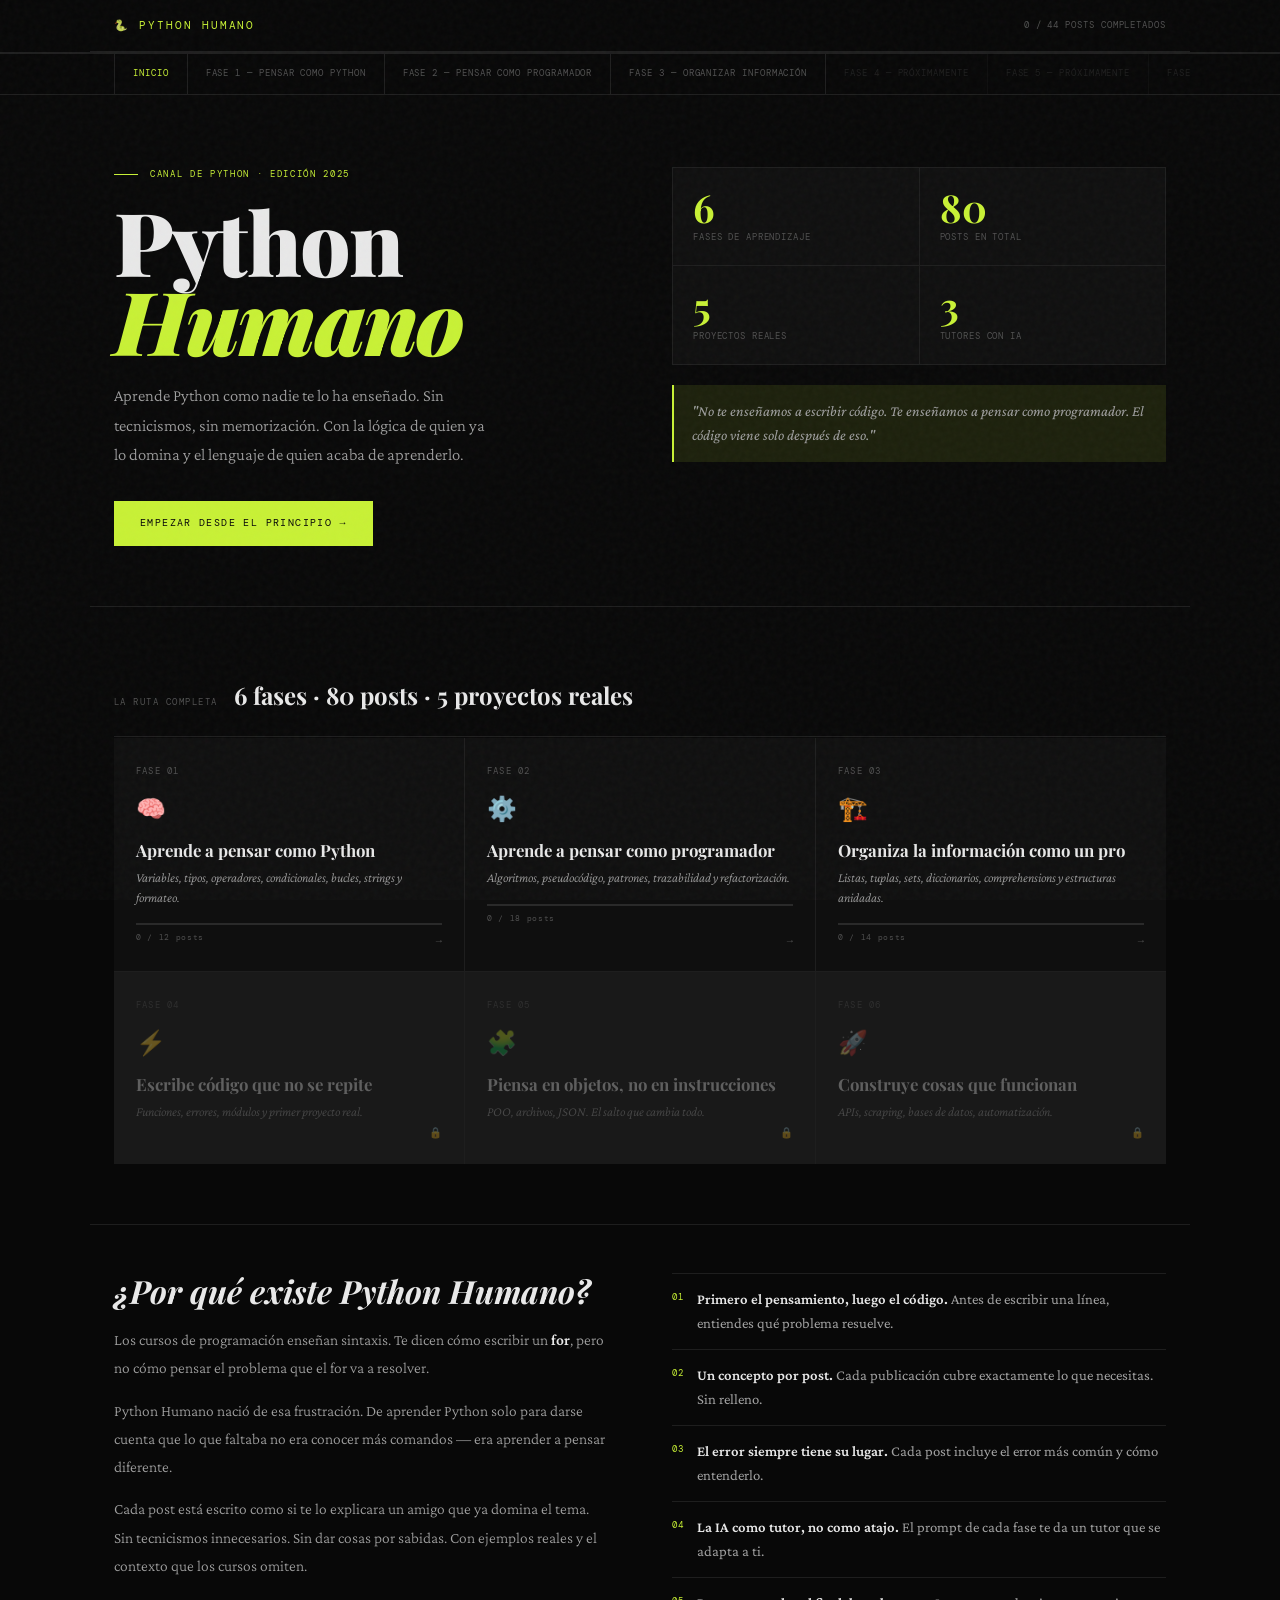
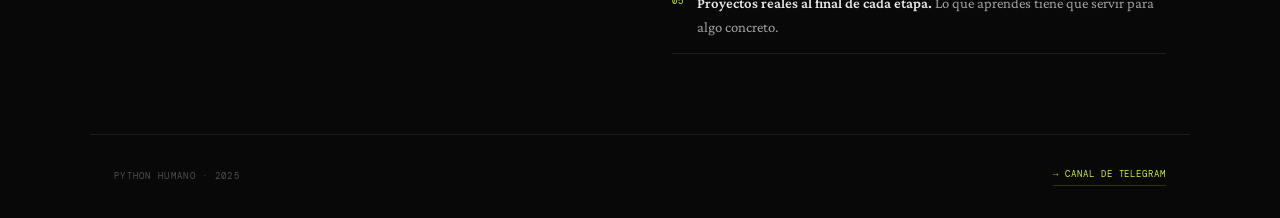
==== commit f1be96ce: "Add files via upload" ====
--- a/index.html
+++ b/index.html
@@ -2,4986 +2,413 @@
 <html lang="es">
 <head>
 <meta charset="UTF-8">
-<meta name="viewport" content="width=device-width, initial-scale=1.0, maximum-scale=1.0, user-scalable=no">
+<meta name="viewport" content="width=device-width, initial-scale=1.0">
 <title>Python Humano</title>
-<script src="https://telegram.org/js/telegram-web-app.js"></script>
-<link href="https://fonts.googleapis.com/css2?family=DM+Mono:ital,wght@0,300;0,400;0,500;1,300&family=Fraunces:ital,opsz,wght@0,9..144,300;0,9..144,400;0,9..144,600;0,9..144,700;1,9..144,300;1,9..144,400&display=swap" rel="stylesheet">
+<link rel="stylesheet" href="style.css">
 <style>
-  :root {
-    --bg: #0a0a0a;
-    --surface: #111111;
-    --surface2: #181818;
-    --surface3: #202020;
-    --border: #222222;
-    --border2: #2a2a2a;
-    --accent: #c8f135;
-    --accent2: #5bffd8;
-    --accent3: #ff6b6b;
-    --accent4: #ffb347;
-    --accent5: #b388ff;
-    --text: #ebebeb;
-    --muted: #666;
-    --muted2: #888;
-    --code-bg: #0d0d0d;
-  }
-
-  * { box-sizing: border-box; margin: 0; padding: 0; -webkit-tap-highlight-color: transparent; }
-
-  html, body {
-    background: var(--bg);
-    color: var(--text);
-    font-family: 'Fraunces', Georgia, serif;
-    min-height: 100vh;
-    overflow-x: hidden;
-  }
-
-  /* ─── SCREENS ─── */
-  .screen { display: none; min-height: 100vh; }
-  .screen.active { display: block; }
-
-  /* ─── HOME SCREEN ─── */
-  #home {
-    padding: 0 0 100px;
-  }
-
-  .home-header {
-    padding: 32px 20px 24px;
-    border-bottom: 1px solid var(--border);
-    position: relative;
-    overflow: hidden;
-  }
-
-  .home-header::before {
-    content: '';
-    position: absolute;
-    top: -60px; right: -60px;
-    width: 200px; height: 200px;
-    background: radial-gradient(circle, rgba(200,241,53,0.08) 0%, transparent 70%);
-    pointer-events: none;
-  }
-
-  .header-tag {
-    font-family: 'DM Mono', monospace;
-    font-size: 0.6rem;
-    letter-spacing: 0.16em;
-    text-transform: uppercase;
-    color: var(--accent);
-    background: rgba(200,241,53,0.08);
-    border: 1px solid rgba(200,241,53,0.2);
-    padding: 3px 10px;
-    border-radius: 20px;
-    display: inline-block;
-    margin-bottom: 12px;
-  }
-
-  .home-title {
-    font-size: 2.2rem;
-    font-weight: 700;
-    color: var(--accent);
-    letter-spacing: -0.03em;
-    line-height: 1;
-    margin-bottom: 6px;
-  }
-
-  .home-sub {
-    font-size: 0.88rem;
-    font-weight: 300;
-    font-style: italic;
-    color: var(--muted2);
-  }
-
-  /* progress bar */
-  .progress-section {
-    padding: 20px;
-    background: var(--surface);
-    border-bottom: 1px solid var(--border);
-  }
-
-  .progress-label {
-    font-family: 'DM Mono', monospace;
-    font-size: 0.6rem;
-    letter-spacing: 0.12em;
-    text-transform: uppercase;
-    color: var(--muted);
-    margin-bottom: 10px;
-    display: flex;
-    justify-content: space-between;
-    align-items: center;
-  }
-
-  .progress-count {
-    color: var(--accent);
-  }
-
-  .progress-bar-bg {
-    width: 100%;
-    height: 3px;
-    background: var(--border2);
-    border-radius: 3px;
-    overflow: hidden;
-  }
-
-  .progress-bar-fill {
-    height: 100%;
-    background: linear-gradient(to right, var(--accent), rgba(200,241,53,0.5));
-    border-radius: 3px;
-    transition: width 0.5s ease;
-  }
-
-  /* phases list */
-  .phases-section {
-    padding: 20px;
-  }
-
-  .section-title {
-    font-family: 'DM Mono', monospace;
-    font-size: 0.62rem;
-    letter-spacing: 0.14em;
-    text-transform: uppercase;
-    color: var(--muted);
-    margin-bottom: 14px;
-  }
-
-  .phase-card {
-    background: var(--surface);
-    border: 1px solid var(--border);
-    border-radius: 14px;
-    padding: 16px;
-    margin-bottom: 10px;
-    cursor: pointer;
-    transition: border-color 0.2s, background 0.2s;
-    position: relative;
-    overflow: hidden;
-  }
-
-  .phase-card:active { background: var(--surface2); }
-
-  .phase-card.unlocked:hover { border-color: var(--border2); }
-
-  .phase-card.locked {
-    opacity: 0.4;
-    cursor: not-allowed;
-  }
-
-  .phase-card-header {
-    display: flex;
-    align-items: center;
-    gap: 12px;
-    margin-bottom: 8px;
-  }
-
-  .phase-icon {
-    width: 36px;
-    height: 36px;
-    border-radius: 10px;
-    display: flex;
-    align-items: center;
-    justify-content: center;
-    font-size: 1rem;
-    flex-shrink: 0;
-    border: 1px solid;
-  }
-
-  .phase-card.f1 .phase-icon { background: rgba(200,241,53,0.08); border-color: rgba(200,241,53,0.2); }
-  .phase-card.f2 .phase-icon { background: rgba(91,255,216,0.08); border-color: rgba(91,255,216,0.2); }
-  .phase-card.f3 .phase-icon { background: rgba(255,179,71,0.08); border-color: rgba(255,179,71,0.2); }
-  .phase-card.f4 .phase-icon { background: rgba(179,136,255,0.08); border-color: rgba(179,136,255,0.2); }
-  .phase-card.f5 .phase-icon { background: rgba(255,107,107,0.08); border-color: rgba(255,107,107,0.2); }
-  .phase-card.f6 .phase-icon { background: rgba(91,255,216,0.08); border-color: rgba(91,255,216,0.2); }
-
-  .phase-meta { flex: 1; }
-
-  .phase-num {
-    font-family: 'DM Mono', monospace;
-    font-size: 0.58rem;
-    letter-spacing: 0.1em;
-    text-transform: uppercase;
-    color: var(--muted);
-    margin-bottom: 2px;
-  }
-
-  .phase-name {
-    font-size: 0.95rem;
-    font-weight: 600;
-    color: var(--text);
-    line-height: 1.2;
-  }
-
-  .phase-card.f1 .phase-name { color: var(--accent); }
-  .phase-card.f2 .phase-name { color: var(--accent2); }
-  .phase-card.f3 .phase-name { color: var(--accent4); }
-  .phase-card.f4 .phase-name { color: var(--accent5); }
-  .phase-card.f5 .phase-name { color: var(--accent3); }
-  .phase-card.f6 .phase-name { color: var(--accent2); }
-
-  .phase-arrow {
-    color: var(--muted);
-    font-size: 0.8rem;
-  }
-
-  .phase-desc {
-    font-size: 0.8rem;
-    font-weight: 300;
-    font-style: italic;
-    color: var(--muted2);
-    line-height: 1.5;
-    margin-bottom: 10px;
-  }
-
-  .phase-progress {
-    display: flex;
-    align-items: center;
-    gap: 8px;
-  }
-
-  .phase-dots {
-    display: flex;
-    gap: 3px;
-    flex-wrap: wrap;
-  }
-
-  .phase-dot {
-    width: 5px;
-    height: 5px;
-    border-radius: 50%;
-    background: var(--border2);
-  }
-
-  .phase-dot.done { background: var(--accent); }
-  .phase-dot.f2-done { background: var(--accent2); }
-
-  .phase-progress-text {
-    font-family: 'DM Mono', monospace;
-    font-size: 0.58rem;
-    color: var(--muted);
-  }
-
-  /* ─── PHASE SCREEN ─── */
-  #phase {
-    padding-bottom: 100px;
-  }
-
-  .phase-header {
-    padding: 20px;
-    border-bottom: 1px solid var(--border);
-    position: relative;
-    overflow: hidden;
-  }
-
-  .back-btn {
-    font-family: 'DM Mono', monospace;
-    font-size: 0.65rem;
-    letter-spacing: 0.1em;
-    color: var(--muted);
-    background: none;
-    border: none;
-    cursor: pointer;
-    padding: 0;
-    margin-bottom: 16px;
-    display: flex;
-    align-items: center;
-    gap: 6px;
-  }
-
-  .back-btn:active { color: var(--text); }
-
-  .phase-header-title {
-    font-size: 1.6rem;
-    font-weight: 700;
-    letter-spacing: -0.02em;
-    line-height: 1.1;
-    margin-bottom: 4px;
-  }
-
-  .phase-header-sub {
-    font-size: 0.82rem;
-    font-weight: 300;
-    font-style: italic;
-    color: var(--muted2);
-  }
-
-  .posts-list {
-    padding: 16px 20px;
-  }
-
-  .post-item {
-    display: flex;
-    align-items: center;
-    gap: 12px;
-    padding: 14px;
-    background: var(--surface);
-    border: 1px solid var(--border);
-    border-radius: 12px;
-    margin-bottom: 8px;
-    cursor: pointer;
-    transition: border-color 0.2s, background 0.2s;
-  }
-
-  .post-item:active { background: var(--surface2); }
-
-  .post-item.completed {
-    border-color: rgba(200,241,53,0.2);
-  }
-
-  .post-check {
-    width: 24px;
-    height: 24px;
-    border-radius: 50%;
-    border: 1.5px solid var(--border2);
-    display: flex;
-    align-items: center;
-    justify-content: center;
-    flex-shrink: 0;
-    font-size: 0.7rem;
-    transition: all 0.2s;
-  }
-
-  .post-item.completed .post-check {
-    background: var(--accent);
-    border-color: var(--accent);
-    color: #000;
-  }
-
-  .post-info { flex: 1; }
-
-  .post-item-num {
-    font-family: 'DM Mono', monospace;
-    font-size: 0.58rem;
-    color: var(--muted);
-    margin-bottom: 2px;
-  }
-
-  .post-item-title {
-    font-size: 0.88rem;
-    font-weight: 600;
-    color: var(--text);
-    line-height: 1.3;
-  }
-
-  .post-item-sub {
-    font-size: 0.75rem;
-    font-weight: 300;
-    font-style: italic;
-    color: var(--muted2);
-    margin-top: 2px;
-  }
-
-  .post-arrow {
-    color: var(--muted);
-    font-size: 0.75rem;
-  }
-
-  .prompt-item {
-    display: flex;
-    align-items: center;
-    gap: 12px;
-    padding: 14px;
-    background: rgba(200,241,53,0.05);
-    border: 1px solid rgba(200,241,53,0.15);
-    border-radius: 12px;
-    margin-bottom: 8px;
-    cursor: pointer;
-    transition: background 0.2s;
-  }
-
-  .prompt-item:active { background: rgba(200,241,53,0.1); }
-
-  .prompt-icon {
-    width: 24px;
-    height: 24px;
-    border-radius: 50%;
-    background: rgba(200,241,53,0.15);
-    display: flex;
-    align-items: center;
-    justify-content: center;
-    font-size: 0.8rem;
-    flex-shrink: 0;
-  }
-
-  .prompt-info { flex: 1; }
-
-  .prompt-label {
-    font-family: 'DM Mono', monospace;
-    font-size: 0.58rem;
-    color: var(--accent);
-    margin-bottom: 2px;
-    letter-spacing: 0.08em;
-  }
-
-  .prompt-title {
-    font-size: 0.88rem;
-    font-weight: 600;
-    color: var(--accent);
-  }
-
-  /* ─── POST SCREEN ─── */
-  #post {
-    padding-bottom: 100px;
-  }
-
-  .post-header {
-    padding: 20px;
-    border-bottom: 1px solid var(--border);
-  }
-
-  .post-phase-tag {
-    font-family: 'DM Mono', monospace;
-    font-size: 0.58rem;
-    letter-spacing: 0.12em;
-    text-transform: uppercase;
-    color: var(--muted);
-    margin-bottom: 10px;
-    display: block;
-  }
-
-  .post-title {
-    font-size: 1.4rem;
-    font-weight: 700;
-    letter-spacing: -0.02em;
-    line-height: 1.2;
-    color: var(--text);
-  }
-
-  .post-body {
-    padding: 20px;
-  }
-
-  .post-section {
-    margin-bottom: 24px;
-  }
-
-  .post-text {
-    font-size: 0.92rem;
-    font-weight: 300;
-    line-height: 1.85;
-    color: #c0c0c0;
-  }
-
-  .post-text p { margin-bottom: 10px; }
-  .post-text strong { color: var(--text); font-weight: 600; }
-  .post-text em { font-style: italic; color: var(--muted2); }
-
-  .section-label {
-    font-family: 'DM Mono', monospace;
-    font-size: 0.6rem;
-    letter-spacing: 0.14em;
-    text-transform: uppercase;
-    color: var(--muted);
-    margin-bottom: 10px;
-    margin-top: 20px;
-    display: block;
-  }
-
-  /* code block */
-  .code-wrap {
-    position: relative;
-    margin: 12px 0;
-  }
-
-  .code-block {
-    background: var(--code-bg);
-    border: 1px solid var(--border);
-    border-radius: 10px;
-    padding: 16px;
-    font-family: 'DM Mono', monospace;
-    font-size: 0.78rem;
-    line-height: 1.75;
-    overflow-x: auto;
-    color: #c0c0c0;
-  }
-
-  .copy-code-btn {
-    position: absolute;
-    top: 8px;
-    right: 8px;
-    font-family: 'DM Mono', monospace;
-    font-size: 0.58rem;
-    color: var(--muted);
-    background: var(--surface2);
-    border: 1px solid var(--border2);
-    padding: 3px 8px;
-    border-radius: 4px;
-    cursor: pointer;
-    letter-spacing: 0.06em;
-    transition: color 0.2s, border-color 0.2s;
-  }
-
-  .copy-code-btn:active { color: var(--accent); border-color: var(--accent); }
-
-  .kw { color: var(--accent); }
-  .str { color: var(--accent2); }
-  .num { color: var(--accent4); }
-  .fn { color: var(--accent5); }
-  .cm { color: #444; font-style: italic; }
-  .bl { color: #ff79c6; }
-  .op { color: #777; }
-
-  /* highlight boxes */
-  .highlight-box {
-    background: rgba(200,241,53,0.05);
-    border-left: 2px solid var(--accent);
-    border-radius: 0 8px 8px 0;
-    padding: 12px 14px;
-    margin: 12px 0;
-    font-size: 0.88rem;
-    line-height: 1.7;
-    color: #aaa;
-  }
-
-  .highlight-box.red {
-    background: rgba(255,107,107,0.05);
-    border-left-color: var(--accent3);
-  }
-
-  .highlight-box.cyan {
-    background: rgba(91,255,216,0.05);
-    border-left-color: var(--accent2);
-  }
-
-  /* challenge box */
-  .challenge-box {
-    background: rgba(91,255,216,0.04);
-    border: 1px solid rgba(91,255,216,0.15);
-    border-radius: 12px;
-    padding: 16px;
-    margin-top: 20px;
-  }
-
-  .challenge-title {
-    font-family: 'DM Mono', monospace;
-    font-size: 0.62rem;
-    letter-spacing: 0.12em;
-    text-transform: uppercase;
-    color: var(--accent2);
-    margin-bottom: 10px;
-  }
-
-  .challenge-text {
-    font-size: 0.88rem;
-    line-height: 1.75;
-    color: #aaa;
-    font-weight: 300;
-  }
-
-  /* complete button */
-  .complete-btn {
-    display: block;
-    width: 100%;
-    padding: 16px;
-    background: var(--accent);
-    color: #000;
-    font-family: 'DM Mono', monospace;
-    font-size: 0.75rem;
-    font-weight: 500;
-    letter-spacing: 0.1em;
-    text-transform: uppercase;
-    border: none;
-    border-radius: 12px;
-    cursor: pointer;
-    margin-top: 24px;
-    transition: opacity 0.2s;
-  }
-
-  .complete-btn:active { opacity: 0.8; }
-
-  .complete-btn.done {
-    background: var(--surface2);
-    color: var(--accent);
-    border: 1px solid rgba(200,241,53,0.2);
-  }
-
-  /* nav between posts */
-  .post-nav {
-    display: grid;
-    grid-template-columns: 1fr 1fr;
-    gap: 10px;
-    margin-top: 16px;
-  }
-
-  .post-nav-btn {
-    padding: 12px;
-    background: var(--surface);
-    border: 1px solid var(--border);
-    border-radius: 10px;
-    cursor: pointer;
-    transition: border-color 0.2s;
-    text-align: left;
-  }
-
-  .post-nav-btn:active { border-color: var(--border2); }
-
-  .post-nav-btn.next { text-align: right; }
-
-  .post-nav-label {
-    font-family: 'DM Mono', monospace;
-    font-size: 0.55rem;
-    letter-spacing: 0.1em;
-    text-transform: uppercase;
-    color: var(--muted);
-    display: block;
-    margin-bottom: 4px;
-  }
-
-  .post-nav-title {
-    font-size: 0.78rem;
-    font-weight: 600;
-    color: var(--text);
-    line-height: 1.3;
-  }
-
-  /* ─── PROMPT SCREEN ─── */
-  #prompt-screen {
-    padding-bottom: 100px;
-  }
-
-  .prompt-body {
-    padding: 20px;
-  }
-
-  .prompt-content {
-    background: var(--surface);
-    border: 1px solid var(--border);
-    border-radius: 12px;
-    padding: 20px;
-    font-family: 'DM Mono', monospace;
-    font-size: 0.75rem;
-    line-height: 1.8;
-    color: #888;
-    white-space: pre-wrap;
-    word-break: break-word;
-    margin-bottom: 16px;
-    max-height: 400px;
-    overflow-y: auto;
-  }
-
-  .copy-prompt-btn {
-    display: block;
-    width: 100%;
-    padding: 16px;
-    background: rgba(200,241,53,0.1);
-    color: var(--accent);
-    font-family: 'DM Mono', monospace;
-    font-size: 0.75rem;
-    font-weight: 500;
-    letter-spacing: 0.1em;
-    text-transform: uppercase;
-    border: 1px solid rgba(200,241,53,0.2);
-    border-radius: 12px;
-    cursor: pointer;
-    transition: background 0.2s;
-  }
-
-  .copy-prompt-btn:active { background: rgba(200,241,53,0.15); }
-
-  /* ─── BOTTOM NAV ─── */
-  .bottom-nav {
-    position: fixed;
-    bottom: 0;
-    left: 0;
-    right: 0;
-    background: rgba(10,10,10,0.95);
-    backdrop-filter: blur(10px);
-    border-top: 1px solid var(--border);
-    display: flex;
-    padding: 8px 0 max(8px, env(safe-area-inset-bottom));
-    z-index: 100;
-  }
-
-  .nav-btn {
-    flex: 1;
-    display: flex;
-    flex-direction: column;
-    align-items: center;
-    gap: 4px;
-    padding: 8px;
-    cursor: pointer;
-    background: none;
-    border: none;
-    transition: opacity 0.2s;
-  }
-
-  .nav-btn:active { opacity: 0.6; }
-
-  .nav-icon { font-size: 1.2rem; }
-
-  .nav-label {
-    font-family: 'DM Mono', monospace;
-    font-size: 0.55rem;
-    letter-spacing: 0.08em;
-    text-transform: uppercase;
-    color: var(--muted);
-  }
-
-  .nav-btn.active .nav-label { color: var(--accent); }
-  .nav-btn.active .nav-icon { filter: none; }
-
-  /* ─── ANIMATIONS ─── */
-  @keyframes fadeIn {
-    from { opacity: 0; transform: translateY(8px); }
-    to { opacity: 1; transform: translateY(0); }
-  }
-
-  .screen.active { animation: fadeIn 0.2s ease; }
-
-  /* hashtags */
-  .hashtags {
-    font-family: 'DM Mono', monospace;
-    font-size: 0.65rem;
-    color: var(--muted);
-    margin-top: 20px;
-    line-height: 1.8;
-  }
-
-  /* ── Fase post content styles ── */
-  .post-nav-btn { padding:12px;background:var(--surface);border:1px solid var(--border);border-radius:10px;cursor:pointer;transition:border-color 0.2s;display:block; }
-  .post-nav-btn:active { border-color:var(--border2); }
-  .post-nav-btn.next { text-align:right; }
-  .post-nav-label { font-family:'DM Mono',monospace;font-size:0.55rem;letter-spacing:0.1em;text-transform:uppercase;color:var(--muted);display:block;margin-bottom:4px; }
-  .post-nav-title { font-size:0.78rem;font-weight:600;color:var(--text);line-height:1.3; }
-  .block { margin-bottom:24px; }
-  .block-label { font-family:'DM Mono',monospace;font-size:0.58rem;letter-spacing:0.14em;text-transform:uppercase;color:var(--muted);margin-bottom:10px;display:block; }
-  .text { font-size:0.9rem;font-weight:300;line-height:1.85;color:#c0c0c0; }
-  .text p { margin-bottom:10px; }
-  .text strong { color:var(--text);font-weight:600; }
-  .highlight { background:rgba(200,241,53,0.05);border-left:2px solid var(--accent);border-radius:0 8px 8px 0;padding:12px 14px;margin:12px 0;font-size:0.87rem;line-height:1.7;color:#aaa; }
-  .highlight.red { background:rgba(255,107,107,0.05);border-left-color:var(--accent3); }
-  .highlight.cyan { background:rgba(91,255,216,0.05);border-left-color:var(--accent2); }
-  .highlight strong { color:var(--text);font-weight:600; }
-  .rule-box { background:var(--surface2);border-radius:10px;padding:14px 16px;margin:12px 0;font-family:'DM Mono',monospace;font-size:0.78rem;color:var(--accent);line-height:1.7; }
-  .comparison { display:grid;grid-template-columns:1fr 1fr;gap:8px;margin:12px 0; }
-  .comp-item { background:var(--surface2);border-radius:8px;padding:12px; }
-  .comp-label { font-family:'DM Mono',monospace;font-size:0.55rem;letter-spacing:0.1em;text-transform:uppercase;margin-bottom:6px; }
-  .comp-label.bad { color:var(--accent3); } .comp-label.good { color:var(--accent); }
-  .comp-code { font-family:'DM Mono',monospace;font-size:0.75rem;color:#aaa;line-height:1.6; }
-  .types-grid { display:grid;grid-template-columns:1fr 1fr;gap:8px;margin:12px 0; }
-  .type-card { background:var(--surface2);border-radius:10px;padding:12px;border:1px solid var(--border2); }
-  .type-name { font-family:'DM Mono',monospace;font-size:0.7rem;font-weight:500;margin-bottom:4px; }
-  .type-name.int{color:var(--accent4);}.type-name.flt{color:var(--accent);}.type-name.str{color:var(--accent2);}.type-name.bool{color:#ff79c6;}.type-name.none{color:var(--muted2);}
-  .type-desc { font-size:0.72rem;color:var(--muted2);font-style:italic;margin-bottom:6px; }
-  .type-example { font-family:'DM Mono',monospace;font-size:0.68rem;color:#aaa;line-height:1.6; }
-  .ops-list { margin:12px 0; }
-  .op-row { display:flex;align-items:center;gap:10px;padding:8px 0;border-bottom:1px solid var(--border); }
-  .op-row:last-child { border-bottom:none; }
-  .op-sym { font-family:'DM Mono',monospace;font-size:0.9rem;color:var(--accent);width:36px;flex-shrink:0;font-weight:500; }
-  .op-name { font-size:0.8rem;color:var(--muted2);flex:1; }
-  .op-ex { font-family:'DM Mono',monospace;font-size:0.72rem;color:#777; }
-  .flow-diagram { margin:16px 0;background:var(--surface2);border-radius:12px;padding:16px; }
-  .flow-node { text-align:center;margin-bottom:4px; }
-  .flow-box { display:inline-block;padding:8px 16px;border-radius:8px;font-family:'DM Mono',monospace;font-size:0.72rem;line-height:1.4; }
-  .flow-box.start{background:rgba(200,241,53,0.1);color:var(--accent);border:1px solid rgba(200,241,53,0.2);}
-  .flow-box.condition{background:rgba(255,179,71,0.1);color:var(--accent4);border:1px solid rgba(255,179,71,0.2);border-radius:20px;}
-  .flow-box.action{background:rgba(91,255,216,0.08);color:var(--accent2);border:1px solid rgba(91,255,216,0.15);}
-  .flow-box.end{background:rgba(179,136,255,0.1);color:var(--accent5);border:1px solid rgba(179,136,255,0.2);}
-  .flow-arrow { text-align:center;color:var(--muted);font-size:1rem;margin:2px 0; }
-  .flow-branches { display:grid;grid-template-columns:1fr 1fr;gap:8px;margin:4px 0; }
-  .flow-branch-label { font-family:'DM Mono',monospace;font-size:0.6rem;color:var(--muted);text-align:center;margin-bottom:4px; }
-  .challenge { background:rgba(91,255,216,0.04);border:1px solid rgba(91,255,216,0.15);border-radius:12px;padding:16px;margin-top:20px; }
-  .challenge-header { display:flex;align-items:center;gap:8px;margin-bottom:10px; }
-  .challenge-icon { font-size:1rem; }
-  .challenge-label { font-family:'DM Mono',monospace;font-size:0.6rem;letter-spacing:0.12em;text-transform:uppercase;color:var(--accent2); }
-  .challenge-text { font-size:0.87rem;line-height:1.75;color:#aaa;font-weight:300; }
-  .challenge-text strong { color:#ccc;font-weight:600; }
-  .error-box { background:rgba(255,107,107,0.05);border:1px solid rgba(255,107,107,0.15);border-radius:10px;padding:14px;margin:12px 0; }
-  .error-header { font-family:'DM Mono',monospace;font-size:0.6rem;letter-spacing:0.1em;text-transform:uppercase;color:var(--accent3);margin-bottom:8px;display:flex;align-items:center;gap:6px; }
-  .error-text { font-size:0.85rem;line-height:1.7;color:#aaa;font-weight:300; }
-  .methods-list { margin:12px 0; }
-  .method-row { display:flex;align-items:flex-start;gap:10px;padding:10px 0;border-bottom:1px solid var(--border); }
-  .method-row:last-child { border-bottom:none; }
-  .method-name { font-family:'DM Mono',monospace;font-size:0.72rem;color:var(--accent5);flex-shrink:0;min-width:100px; }
-  .method-desc { font-size:0.78rem;color:var(--muted2);font-style:italic;line-height:1.5; }
-  .format-table { margin:12px 0;border:1px solid var(--border);border-radius:10px;overflow:hidden; }
-  .format-row { display:grid;grid-template-columns:1fr 1fr 1fr;border-bottom:1px solid var(--border); }
-  .format-row:last-child { border-bottom:none; }
-  .format-row.header { background:var(--surface2); }
-  .format-cell { padding:10px 12px;font-family:'DM Mono',monospace;font-size:0.7rem;color:#aaa;border-right:1px solid var(--border); }
-  .format-cell:last-child { border-right:none; }
-  .format-row.header .format-cell { color:var(--muted);font-size:0.6rem;letter-spacing:0.08em;text-transform:uppercase; }
-  .format-cell.accent { color:var(--accent); }
-  .hashtags { font-family:'DM Mono',monospace;font-size:0.62rem;color:var(--muted);margin-top:20px;line-height:1.8;padding-top:16px;border-top:1px solid var(--border); }
-  .copy-btn { position:absolute;top:8px;right:8px;font-family:'DM Mono',monospace;font-size:0.55rem;color:var(--muted);background:var(--surface2);border:1px solid var(--border2);padding:3px 8px;border-radius:4px;cursor:pointer;letter-spacing:0.06em;transition:all 0.2s; }
-  .copy-btn:active { color:var(--accent);border-color:var(--accent); }
-  .out { color:#5a8a3a; }
-  .kw { color:var(--accent); } .str { color:var(--accent2); } .num { color:var(--accent4); }
-  .fn { color:var(--accent5); } .cm { color:#444;font-style:italic; } .bl { color:#ff79c6; } .op { color:#666; }
-  /* fase3 specific */
-  .methods-grid { display:grid;grid-template-columns:1fr 1fr;gap:8px;margin:12px 0; }
-  .method-card { background:var(--surface2);border-radius:10px;padding:12px;border:1px solid var(--border2); }
-  .method-sig { font-family:'DM Mono',monospace;font-size:0.68rem;color:var(--accent2);margin-bottom:4px; }
-  .method-what { font-size:0.75rem;color:var(--muted2);font-style:italic;margin-bottom:6px; }
-  .method-ex { font-family:'DM Mono',monospace;font-size:0.65rem;color:#aaa; }
-  .struct-table { margin:12px 0;border:1px solid var(--border);border-radius:10px;overflow:hidden; }
-  .struct-row { display:grid;border-bottom:1px solid var(--border); }
-  .struct-row:last-child { border-bottom:none; }
-  .struct-row.header { background:var(--surface2); }
-  .struct-row.cols-4 { grid-template-columns:1fr 1fr 1fr 1fr; }
-  .struct-row.cols-3 { grid-template-columns:1fr 1fr 1fr; }
-  .struct-row.cols-2 { grid-template-columns:1fr 1fr; }
-  .struct-cell { padding:10px 12px;font-family:'DM Mono',monospace;font-size:0.68rem;color:#aaa;border-right:1px solid var(--border); }
-  .struct-cell:last-child { border-right:none; }
-  .struct-row.header .struct-cell { color:var(--muted);font-size:0.58rem;letter-spacing:0.08em;text-transform:uppercase; }
-  .struct-cell.accent { color:var(--accent); }
-  .struct-cell.cyan { color:var(--accent2); }
-  .struct-cell.orange { color:var(--accent4); }
-  .struct-cell.purple { color:var(--accent5); }
+/* ── HOME-SPECIFIC STYLES ── */
+
+.hero {
+  max-width: 1100px;
+  margin: 0 auto;
+  padding: 72px 24px 60px;
+  display: grid;
+  grid-template-columns: 1fr 1fr;
+  gap: 64px;
+  align-items: start;
+  border-bottom: 1px solid var(--border);
+}
+
+.hero-eyebrow {
+  font-family: 'DM Mono', monospace;
+  font-size: 0.58rem;
+  letter-spacing: 0.18em;
+  text-transform: uppercase;
+  color: var(--accent);
+  margin-bottom: 18px;
+  display: flex;
+  align-items: center;
+  gap: 12px;
+}
+.hero-eyebrow::before {
+  content: '';
+  display: block;
+  width: 24px;
+  height: 1px;
+  background: var(--accent);
+}
+
+.hero-title {
+  font-family: 'Playfair Display', serif;
+  font-size: clamp(3rem, 7vw, 5.5rem);
+  font-weight: 900;
+  line-height: 0.9;
+  letter-spacing: -0.02em;
+  color: var(--text);
+  margin-bottom: 22px;
+}
+.hero-title em {
+  font-style: italic;
+  color: var(--accent);
+}
+
+.hero-desc {
+  font-size: 1.05rem;
+  font-weight: 300;
+  color: var(--text2);
+  line-height: 1.75;
+  max-width: 380px;
+  margin-bottom: 32px;
+}
+
+.hero-cta {
+  display: inline-flex;
+  align-items: center;
+  gap: 10px;
+  font-family: 'DM Mono', monospace;
+  font-size: 0.62rem;
+  letter-spacing: 0.14em;
+  text-transform: uppercase;
+  color: var(--bg);
+  background: var(--accent);
+  padding: 14px 26px;
+  border: none;
+  cursor: pointer;
+  text-decoration: none;
+  transition: opacity 0.2s;
+}
+.hero-cta:hover { opacity: 0.85; }
+
+.hero-right {}
+
+.hero-stats {
+  display: grid;
+  grid-template-columns: 1fr 1fr;
+  gap: 1px;
+  background: var(--border);
+  border: 1px solid var(--border);
+  margin-bottom: 20px;
+}
+.stat-item { background: var(--surface); padding: 20px; }
+.stat-num {
+  font-family: 'Playfair Display', serif;
+  font-size: 2.4rem;
+  font-weight: 700;
+  color: var(--accent);
+  line-height: 1;
+  margin-bottom: 4px;
+}
+.stat-label {
+  font-family: 'DM Mono', monospace;
+  font-size: 0.55rem;
+  letter-spacing: 0.1em;
+  text-transform: uppercase;
+  color: var(--text3);
+}
+
+.hero-quote {
+  border-left: 2px solid var(--accent);
+  padding: 14px 18px;
+  background: var(--accent-dim);
+}
+.hero-quote p {
+  font-size: 0.93rem;
+  font-style: italic;
+  color: var(--text2);
+  line-height: 1.65;
+}
+
+/* ── PHASES GRID ── */
+.phases-section {
+  max-width: 1100px;
+  margin: 0 auto;
+  padding: 48px 24px 60px;
+}
+
+.phases-grid {
+  display: grid;
+  grid-template-columns: repeat(3, 1fr);
+  gap: 1px;
+  background: var(--border);
+  margin-top: 0;
+}
+
+.phase-card {
+  background: var(--surface);
+  padding: 26px 22px;
+  cursor: pointer;
+  transition: background 0.15s;
+  position: relative;
+  overflow: hidden;
+  text-decoration: none;
+  display: block;
+  color: inherit;
+}
+.phase-card.available:hover { background: var(--surface2); }
+.phase-card.locked { opacity: 0.32; cursor: default; pointer-events: none; }
+
+.phase-num {
+  font-family: 'DM Mono', monospace;
+  font-size: 0.55rem;
+  letter-spacing: 0.14em;
+  text-transform: uppercase;
+  color: var(--text3);
+  margin-bottom: 10px;
+}
+.phase-icon { font-size: 1.5rem; margin-bottom: 10px; display: block; }
+.phase-name {
+  font-family: 'Playfair Display', serif;
+  font-size: 1.05rem;
+  font-weight: 700;
+  color: var(--text);
+  line-height: 1.2;
+  margin-bottom: 8px;
+}
+.phase-desc {
+  font-size: 0.82rem;
+  font-weight: 300;
+  font-style: italic;
+  color: var(--text2);
+  line-height: 1.5;
+  margin-bottom: 16px;
+}
+.phase-prog-bar {
+  height: 2px;
+  background: var(--border2);
+  margin-bottom: 6px;
+  overflow: hidden;
+}
+.phase-prog-fill {
+  height: 100%;
+  background: var(--accent);
+  transition: width 0.5s ease;
+}
+.phase-prog-text {
+  font-family: 'DM Mono', monospace;
+  font-size: 0.52rem;
+  letter-spacing: 0.08em;
+  color: var(--text3);
+}
+.phase-arrow {
+  position: absolute;
+  bottom: 22px;
+  right: 22px;
+  font-family: 'DM Mono', monospace;
+  font-size: 0.65rem;
+  color: var(--text3);
+  transition: color 0.15s, transform 0.15s;
+}
+.phase-card.available:hover .phase-arrow { color: var(--accent); transform: translateX(3px); }
+
+/* ── ABOUT ── */
+.about-section {
+  max-width: 1100px;
+  margin: 0 auto;
+  padding: 48px 24px 80px;
+  display: grid;
+  grid-template-columns: 1fr 1fr;
+  gap: 64px;
+  border-top: 1px solid var(--border);
+}
+.about-title {
+  font-family: 'Playfair Display', serif;
+  font-size: 2rem;
+  font-weight: 700;
+  font-style: italic;
+  color: var(--text);
+  margin-bottom: 18px;
+  line-height: 1.1;
+}
+.about-body { font-size: 0.97rem; font-weight: 300; color: var(--text2); line-height: 1.82; }
+.about-body p { margin-bottom: 14px; }
+.about-body strong { color: var(--text); font-weight: 600; }
+
+.principles { list-style: none; }
+.principle-item {
+  display: flex;
+  gap: 14px;
+  padding: 14px 0;
+  border-bottom: 1px solid var(--border);
+}
+.principle-item:first-child { border-top: 1px solid var(--border); }
+.principle-num {
+  font-family: 'DM Mono', monospace;
+  font-size: 0.58rem;
+  color: var(--accent);
+  flex-shrink: 0;
+  padding-top: 2px;
+  letter-spacing: 0.06em;
+}
+.principle-text { font-size: 0.92rem; color: var(--text2); line-height: 1.6; }
+.principle-text strong { color: var(--text); font-weight: 600; }
+
+/* ── RESPONSIVE ── */
+@media (max-width: 900px) {
+  .hero { grid-template-columns: 1fr; gap: 40px; }
+  .phases-grid { grid-template-columns: 1fr; }
+  .about-section { grid-template-columns: 1fr; }
+}
+@media (max-width: 600px) {
+  .hero { padding: 48px 16px 40px; }
+  .hero-title { font-size: 2.8rem; }
+}
 </style>
 </head>
 <body>
 
-<!-- HOME SCREEN -->
-<div id="home" class="screen active">
-  <div class="home-header">
-    <div class="header-tag">🐍 canal oficial</div>
-    <div class="home-title">Python Humano</div>
-    <div class="home-sub">aprende Python como nadie te lo ha enseñado</div>
-  </div>
-
-  <div class="progress-section">
-    <div class="progress-label">
-      <span>tu progreso total</span>
-      <span class="progress-count" id="progress-count">0 / 80 posts</span>
-    </div>
-    <div class="progress-bar-bg">
-      <div class="progress-bar-fill" id="progress-bar" style="width: 0%"></div>
-    </div>
-  </div>
-
-  <div class="phases-section">
-    <div class="section-title">la ruta completa</div>
-
-    <div class="phase-card f1 unlocked" onclick="openPhase(1)">
-      <div class="phase-card-header">
-        <div class="phase-icon">🧠</div>
-        <div class="phase-meta">
-          <div class="phase-num">fase 01</div>
-          <div class="phase-name">Aprende a pensar como Python</div>
-        </div>
-        <div class="phase-arrow">›</div>
-      </div>
-      <div class="phase-desc">Variables, tipos, operadores, condicionales, bucles. La base de todo.</div>
-      <div class="phase-progress">
-        <div class="phase-dots" id="dots-1"></div>
-        <div class="phase-progress-text" id="progress-1">0 / 12 posts</div>
-      </div>
-    </div>
-
-    <div class="phase-card f2 unlocked" onclick="openPhase(2)">
-      <div class="phase-card-header">
-        <div class="phase-icon">⚙️</div>
-        <div class="phase-meta">
-          <div class="phase-num">fase 02</div>
-          <div class="phase-name">Aprende a pensar como programador</div>
-        </div>
-        <div class="phase-arrow">›</div>
-      </div>
-      <div class="phase-desc">Algoritmos, patrones, flujo, lógica. Lo que ningún curso enseña.</div>
-      <div class="phase-progress">
-        <div class="phase-dots" id="dots-2"></div>
-        <div class="phase-progress-text" id="progress-2">0 / 18 posts</div>
-      </div>
-    </div>
-
-    <div class="phase-card f3 unlocked" onclick="openPhase(3)">
-      <div class="phase-card-header">
-        <div class="phase-icon">🏗️</div>
-        <div class="phase-meta">
-          <div class="phase-num">fase 03</div>
-          <div class="phase-name">Organiza la información como un pro</div>
-        </div>
-        <div class="phase-arrow">›</div>
-      </div>
-      <div class="phase-desc">Listas, diccionarios, sets, comprehensions.</div>
-      <div class="phase-progress">
-        <div class="phase-dots" id="dots-3"></div>
-        <div class="phase-progress-text" id="progress-3">0 / 14 posts</div>
-      </div>
-    </div>
-
-    <div class="phase-card f4 locked">
-      <div class="phase-card-header">
-        <div class="phase-icon">⚡</div>
-        <div class="phase-meta">
-          <div class="phase-num">fase 04</div>
-          <div class="phase-name">Escribe código que no se repite</div>
-        </div>
-        <div class="phase-arrow">🔒</div>
-      </div>
-      <div class="phase-desc">Funciones, errores, módulos + primer proyecto real.</div>
-    </div>
-
-    <div class="phase-card f5 locked">
-      <div class="phase-card-header">
-        <div class="phase-icon">🧩</div>
-        <div class="phase-meta">
-          <div class="phase-num">fase 05</div>
-          <div class="phase-name">Piensa en objetos, no en instrucciones</div>
-        </div>
-        <div class="phase-arrow">🔒</div>
-      </div>
+<!-- HEADER -->
+<header class="site-header">
+  <div class="header-top">
+    <a class="site-logo" href="index.html">🐍 Python Humano</a>
+    <span class="header-meta" id="global-progress-text">cargando...</span>
+  </div>
+  <div class="progress-bar-global">
+    <div class="progress-bar-global-fill" id="global-progress-bar" style="width:0%"></div>
+  </div>
+  <nav class="header-nav">
+    <a class="nav-item active" href="index.html">Inicio</a>
+    <a class="nav-item" href="fase1.html">Fase 1 — Pensar como Python</a>
+    <a class="nav-item" href="fase2.html">Fase 2 — Pensar como programador</a>
+    <a class="nav-item" href="fase3.html">Fase 3 — Organizar información</a>
+    <span class="nav-item locked">Fase 4 — Próximamente</span>
+    <span class="nav-item locked">Fase 5 — Próximamente</span>
+    <span class="nav-item locked">Fase 6 — Próximamente</span>
+  </nav>
+</header>
+
+<!-- HERO -->
+<section class="hero">
+  <div class="hero-left">
+    <div class="hero-eyebrow">Canal de Python · Edición 2025</div>
+    <h1 class="hero-title">Python<br><em>Humano</em></h1>
+    <p class="hero-desc">Aprende Python como nadie te lo ha enseñado. Sin tecnicismos, sin memorización. Con la lógica de quien ya lo domina y el lenguaje de quien acaba de aprenderlo.</p>
+    <a class="hero-cta" href="fase1.html">Empezar desde el principio →</a>
+  </div>
+  <div class="hero-right">
+    <div class="hero-stats">
+      <div class="stat-item"><div class="stat-num">6</div><div class="stat-label">Fases de aprendizaje</div></div>
+      <div class="stat-item"><div class="stat-num">80</div><div class="stat-label">Posts en total</div></div>
+      <div class="stat-item"><div class="stat-num">5</div><div class="stat-label">Proyectos reales</div></div>
+      <div class="stat-item"><div class="stat-num">3</div><div class="stat-label">Tutores con IA</div></div>
+    </div>
+    <div class="hero-quote">
+      <p>"No te enseñamos a escribir código. Te enseñamos a pensar como programador. El código viene solo después de eso."</p>
+    </div>
+  </div>
+</section>
+
+<!-- PHASES -->
+<section class="phases-section">
+  <div class="section-header" style="margin-bottom:1px">
+    <span class="section-eyebrow">La ruta completa</span>
+    <h2 class="section-title">6 fases · 80 posts · 5 proyectos reales</h2>
+  </div>
+  <div class="phases-grid">
+    <a class="phase-card available" href="fase1.html">
+      <div class="phase-num">Fase 01</div>
+      <span class="phase-icon">🧠</span>
+      <div class="phase-name">Aprende a pensar como Python</div>
+      <div class="phase-desc">Variables, tipos, operadores, condicionales, bucles, strings y formateo.</div>
+      <div class="phase-prog-bar"><div class="phase-prog-fill" id="prog-1" style="width:0%"></div></div>
+      <div class="phase-prog-text" id="prog-text-1">0 / 12 posts</div>
+      <span class="phase-arrow">→</span>
+    </a>
+    <a class="phase-card available" href="fase2.html">
+      <div class="phase-num">Fase 02</div>
+      <span class="phase-icon">⚙️</span>
+      <div class="phase-name">Aprende a pensar como programador</div>
+      <div class="phase-desc">Algoritmos, pseudocódigo, patrones, trazabilidad y refactorización.</div>
+      <div class="phase-prog-bar"><div class="phase-prog-fill" id="prog-2" style="width:0%"></div></div>
+      <div class="phase-prog-text" id="prog-text-2">0 / 18 posts</div>
+      <span class="phase-arrow">→</span>
+    </a>
+    <a class="phase-card available" href="fase3.html">
+      <div class="phase-num">Fase 03</div>
+      <span class="phase-icon">🏗️</span>
+      <div class="phase-name">Organiza la información como un pro</div>
+      <div class="phase-desc">Listas, tuplas, sets, diccionarios, comprehensions y estructuras anidadas.</div>
+      <div class="phase-prog-bar"><div class="phase-prog-fill" id="prog-3" style="width:0%"></div></div>
+      <div class="phase-prog-text" id="prog-text-3">0 / 14 posts</div>
+      <span class="phase-arrow">→</span>
+    </a>
+    <div class="phase-card locked">
+      <div class="phase-num">Fase 04</div>
+      <span class="phase-icon">⚡</span>
+      <div class="phase-name">Escribe código que no se repite</div>
+      <div class="phase-desc">Funciones, errores, módulos y primer proyecto real.</div>
+      <span class="phase-arrow">🔒</span>
+    </div>
+    <div class="phase-card locked">
+      <div class="phase-num">Fase 05</div>
+      <span class="phase-icon">🧩</span>
+      <div class="phase-name">Piensa en objetos, no en instrucciones</div>
       <div class="phase-desc">POO, archivos, JSON. El salto que cambia todo.</div>
-    </div>
-
-    <div class="phase-card f6 locked">
-      <div class="phase-card-header">
-        <div class="phase-icon">🚀</div>
-        <div class="phase-meta">
-          <div class="phase-num">fase 06</div>
-          <div class="phase-name">Construye cosas que funcionan en el mundo real</div>
-        </div>
-        <div class="phase-arrow">🔒</div>
-      </div>
+      <span class="phase-arrow">🔒</span>
+    </div>
+    <div class="phase-card locked">
+      <div class="phase-num">Fase 06</div>
+      <span class="phase-icon">🚀</span>
+      <div class="phase-name">Construye cosas que funcionan</div>
       <div class="phase-desc">APIs, scraping, bases de datos, automatización.</div>
-    </div>
-  </div>
-</div>
-
-<!-- PHASE SCREEN -->
-<div id="phase" class="screen">
-  <div class="phase-header" id="phase-header">
-    <button class="back-btn" onclick="goBack()">← volver</button>
-    <div class="phase-header-title" id="phase-title"></div>
-    <div class="phase-header-sub" id="phase-sub"></div>
-  </div>
-  <div class="posts-list" id="posts-list"></div>
-</div>
-
-<!-- POST SCREEN -->
-<div id="post" class="screen">
-  <div class="post-header" style="display:flex;align-items:center;gap:10px;padding:14px 20px;border-bottom:1px solid var(--border);background:var(--bg);position:sticky;top:0;z-index:10;">
-    <button class="back-btn" onclick="goBackToPhase()" style="flex-shrink:0">← fase</button>
-    <span class="post-phase-tag" id="post-phase-tag" style="flex:1;text-align:right;font-family:'DM Mono',monospace;font-size:0.58rem;letter-spacing:0.12em;text-transform:uppercase;color:var(--muted);"></span>
-  </div>
-  <div id="post-body"></div>
-  <div style="padding:16px 20px;border-top:1px solid var(--border);display:flex;gap:10px;" id="post-footer">
-    <button class="complete-btn" id="complete-btn-current" onclick="toggleCurrentPost()" style="flex:1;margin:0">marcar como completado</button>
-  </div>
-</div>
-
-<!-- PROMPT SCREEN -->
-<div id="prompt-screen" class="screen">
-  <div class="post-header">
-    <button class="back-btn" onclick="goBackToPhase()">← volver a la fase</button>
-    <span class="post-phase-tag">🤖 tutor con IA</span>
-    <div class="post-title" id="prompt-title"></div>
-  </div>
-  <div class="prompt-body">
-    <p style="font-size:0.85rem;color:var(--muted2);font-style:italic;margin-bottom:16px;font-weight:300;">
-      Copia este prompt y pégalo en ChatGPT, Claude o cualquier IA que uses. Py se adaptará a ti desde la primera respuesta.
-    </p>
-    <div class="prompt-content" id="prompt-content"></div>
-    <button class="copy-prompt-btn" onclick="copyPrompt()">📋 copiar prompt completo</button>
-  </div>
-</div>
-
-<!-- BOTTOM NAV -->
-<div class="bottom-nav">
-  <button class="nav-btn active" onclick="showScreen('home')" id="nav-home">
-    <span class="nav-icon">🏠</span>
-    <span class="nav-label">inicio</span>
-  </button>
-  <button class="nav-btn" onclick="showScreen('phase')" id="nav-ruta">
-    <span class="nav-icon">🗺️</span>
-    <span class="nav-label">ruta</span>
-  </button>
-  <button class="nav-btn" onclick="showProgress()" id="nav-progreso">
-    <span class="nav-icon">📊</span>
-    <span class="nav-label">progreso</span>
-  </button>
-</div>
+      <span class="phase-arrow">🔒</span>
+    </div>
+  </div>
+</section>
+
+<!-- ABOUT -->
+<section class="about-section">
+  <div>
+    <h2 class="about-title">¿Por qué existe Python Humano?</h2>
+    <div class="about-body">
+      <p>Los cursos de programación enseñan sintaxis. Te dicen cómo escribir un <strong>for</strong>, pero no cómo pensar el problema que el for va a resolver.</p>
+      <p>Python Humano nació de esa frustración. De aprender Python solo para darse cuenta que lo que faltaba no era conocer más comandos — era aprender a pensar diferente.</p>
+      <p>Cada post está escrito como si te lo explicara un amigo que ya domina el tema. Sin tecnicismos innecesarios. Sin dar cosas por sabidas. Con ejemplos reales y el contexto que los cursos omiten.</p>
+    </div>
+  </div>
+  <div>
+    <ul class="principles">
+      <li class="principle-item"><span class="principle-num">01</span><span class="principle-text"><strong>Primero el pensamiento, luego el código.</strong> Antes de escribir una línea, entiendes qué problema resuelve.</span></li>
+      <li class="principle-item"><span class="principle-num">02</span><span class="principle-text"><strong>Un concepto por post.</strong> Cada publicación cubre exactamente lo que necesitas. Sin relleno.</span></li>
+      <li class="principle-item"><span class="principle-num">03</span><span class="principle-text"><strong>El error siempre tiene su lugar.</strong> Cada post incluye el error más común y cómo entenderlo.</span></li>
+      <li class="principle-item"><span class="principle-num">04</span><span class="principle-text"><strong>La IA como tutor, no como atajo.</strong> El prompt de cada fase te da un tutor que se adapta a ti.</span></li>
+      <li class="principle-item"><span class="principle-num">05</span><span class="principle-text"><strong>Proyectos reales al final de cada etapa.</strong> Lo que aprendes tiene que servir para algo concreto.</span></li>
+    </ul>
+  </div>
+</section>
+
+<!-- FOOTER -->
+<footer>
+  <div class="site-footer">
+    <span class="footer-brand">Python Humano · 2025</span>
+    <a class="footer-link" href="https://t.me/PythonHumano" target="_blank">→ Canal de Telegram</a>
+  </div>
+</footer>
 
 <script>
-// ─── POSTS DATA ───
-const POSTS1 = {
-  1: {
-    emoji: '📦',
-    title: 'Variables: guarda información para usarla después',
-    intro: 'El bloque más básico de cualquier programa. Antes de escribir código útil, necesitas entender cómo guardar información.',
-    tag: 'Fase 1 · Post 01 de 12',
-    prev: null,
-    next: 2,
-    nextTitle: 'Tipos de datos',
-    content: `
-    <div class="block">
-      <div class="text">
-        <p>Imagina que estás cocinando y necesitas la sal. No la produces cada vez que la necesitas. La guardas en un lugar, le pones una etiqueta que dice "sal", y la usas cuando quieras.</p>
-        <p><strong>Las variables funcionan exactamente igual.</strong></p>
-        <p>Son espacios en la memoria de tu computadora donde guardas información para usarla después. Les pones un nombre, les asignas un valor, y Python recuerda ese valor mientras el programa corre.</p>
-      </div>
-    </div>
-
-    <div class="block">
-      <span class="block-label">sin variables, esto:</span>
-      <div class="code-wrap">
-        <div class="code-block"><span class="fn">print</span><span class="op">(</span><span class="str">"Ana"</span><span class="op">)</span>
-<span class="fn">print</span><span class="op">(</span><span class="str">"Ana tiene 25 años"</span><span class="op">)</span>
-<span class="fn">print</span><span class="op">(</span><span class="str">"Bienvenida, Ana"</span><span class="op">)</span></div>
-        <button class="copy-btn" onclick="copyCode(this)">copiar</button>
-      </div>
-      <div class="highlight red">Se convierte en un problema cuando "Ana" cambia. Tienes que buscar cada lugar donde la escribiste y cambiarla una por una.</div>
-    </div>
-
-    <div class="block">
-      <span class="block-label">con una variable:</span>
-      <div class="code-wrap">
-        <div class="code-block"><span class="kw">nombre</span> <span class="op">=</span> <span class="str">"Ana"</span>
-<span class="fn">print</span><span class="op">(</span><span class="kw">nombre</span><span class="op">)</span>
-<span class="fn">print</span><span class="op">(</span><span class="kw">nombre</span><span class="op">,</span> <span class="str">"tiene 25 años"</span><span class="op">)</span>
-<span class="fn">print</span><span class="op">(</span><span class="str">"Bienvenida,"</span><span class="op">,</span> <span class="kw">nombre</span><span class="op">)</span></div>
-        <button class="copy-btn" onclick="copyCode(this)">copiar</button>
-      </div>
-      <div class="highlight">Cambias el valor en un solo lugar. El resto del programa se actualiza solo. <strong>Eso no es comodidad. Es cómo se escribe código que se puede mantener.</strong></div>
-    </div>
-
-    <div class="block">
-      <span class="block-label">crear una variable es simple</span>
-      <div class="code-wrap">
-        <div class="code-block"><span class="kw">nombre</span> <span class="op">=</span> <span class="str">"Ana"</span>
-<span class="kw">edad</span> <span class="op">=</span> <span class="num">25</span>
-<span class="kw">altura</span> <span class="op">=</span> <span class="num">1.72</span>
-<span class="kw">tiene_cuenta</span> <span class="op">=</span> <span class="bl">True</span></div>
-        <button class="copy-btn" onclick="copyCode(this)">copiar</button>
-      </div>
-    </div>
-
-    <div class="block">
-      <span class="block-label">el nombre importa más de lo que crees</span>
-      <div class="comparison">
-        <div class="comp-item">
-          <div class="comp-label bad">✗ mal nombre</div>
-          <div class="comp-code">x = 299.99</div>
-        </div>
-        <div class="comp-item">
-          <div class="comp-label good">✓ buen nombre</div>
-          <div class="comp-code">precio_final = 299.99</div>
-        </div>
-      </div>
-      <div class="rule-box">La regla: si lees el nombre sin ver el valor y no sabes qué guarda, el nombre está mal.</div>
-    </div>
-
-    <div class="block">
-      <span class="block-label">en Python los nombres se escriben así</span>
-      <div class="code-wrap">
-        <div class="code-block"><span class="cm"># todo en minúsculas</span>
-<span class="cm"># palabras separadas por guión bajo</span>
-<span class="kw">nombre_completo</span> <span class="op">=</span> <span class="str">"Ana García"</span>
-<span class="kw">numero_de_intentos</span> <span class="op">=</span> <span class="num">3</span>
-<span class="kw">precio_con_descuento</span> <span class="op">=</span> <span class="num">249.99</span></div>
-        <button class="copy-btn" onclick="copyCode(this)">copiar</button>
-      </div>
-    </div>
-
-    <div class="error-box">
-      <div class="error-header">⚠️ el error más común</div>
-      <div class="error-text">Usar nombres cortos porque "es más rápido escribir". Escribir bien los nombres tarda segundos más ahora y te ahorra minutos de confusión después.</div>
-      <div class="code-wrap" style="margin-top:10px">
-        <div class="code-block"><span class="kw">n</span> <span class="op">=</span> <span class="str">"Ana"</span>      <span class="cm"># ¿qué es n?</span>
-<span class="kw">p</span> <span class="op">=</span> <span class="num">299.99</span>   <span class="cm"># ¿qué es p?</span>
-<span class="kw">act</span> <span class="op">=</span> <span class="bl">True</span>   <span class="cm"># ¿qué es act?</span></div>
-      </div>
-    </div>
-
-    <div class="challenge">
-      <div class="challenge-header">
-        <span class="challenge-icon">🎯</span>
-        <span class="challenge-label">reto</span>
-      </div>
-      <div class="challenge-text">
-        Estás construyendo una app de música. Crea variables para el perfil de un usuario: su <strong>nombre</strong>, su <strong>edad</strong>, su <strong>artista favorito</strong> y si tiene <strong>cuenta premium</strong> o no. Luego imprime cada una con <strong>print()</strong>.
-      </div>
-    </div>
-
-    <div class="hashtags">#PythonHumano #Python #Fase1 #Variables #ProgramaciónDesde0</div>
-    `
-  },
-  2: {
-    emoji: '🗂️',
-    title: 'Tipos de datos: no toda la información es igual',
-    intro: 'Un nombre no es lo mismo que un precio. Un precio no es lo mismo que un sí o un no. Python lo sabe. Y los trata diferente.',
-    tag: 'Fase 1 · Post 02 de 12',
-    prev: 1,
-    prevTitle: 'Variables',
-    next: 3,
-    nextTitle: 'Operadores',
-    content: `
-    <div class="block">
-      <div class="text">
-        <p>Piensa en tu vida diaria. Tu nombre no es lo mismo que tu edad. Tu edad no es lo mismo que si tienes o no tienes algo.</p>
-        <p>Python los trata diferente porque <strong>cada tipo de dato tiene operaciones que le pertenecen</strong>. Si los mezclas sin darte cuenta, tu código falla.</p>
-      </div>
-    </div>
-
-    <div class="block">
-      <span class="block-label">los 5 tipos que más vas a usar</span>
-      <div class="types-grid">
-        <div class="type-card">
-          <div class="type-name int">int</div>
-          <div class="type-desc">números enteros</div>
-          <div class="type-example">edad = 25
-canciones = 1500</div>
-        </div>
-        <div class="type-card">
-          <div class="type-name flt">float</div>
-          <div class="type-desc">números con decimales</div>
-          <div class="type-example">precio = 9.99
-altura = 1.72</div>
-        </div>
-        <div class="type-card">
-          <div class="type-name str">str</div>
-          <div class="type-desc">texto, entre comillas</div>
-          <div class="type-example">nombre = "Ana"
-plan = "premium"</div>
-        </div>
-        <div class="type-card">
-          <div class="type-name bool">bool</div>
-          <div class="type-desc">True o False</div>
-          <div class="type-example">activo = True
-premium = False</div>
-        </div>
-        <div class="type-card" style="grid-column: 1 / -1">
-          <div class="type-name none">None</div>
-          <div class="type-desc">ausencia de valor — "todavía no hay nada aquí"</div>
-          <div class="type-example">cancion_actual = None</div>
-        </div>
-      </div>
-    </div>
-
-    <div class="block">
-      <span class="block-label">¿cómo saber qué tipo tienes?</span>
-      <div class="code-wrap">
-        <div class="code-block"><span class="fn">print</span><span class="op">(</span><span class="fn">type</span><span class="op">(</span><span class="num">25</span><span class="op">))</span>        <span class="out"># &lt;class 'int'&gt;</span>
-<span class="fn">print</span><span class="op">(</span><span class="fn">type</span><span class="op">(</span><span class="num">9.99</span><span class="op">))</span>      <span class="out"># &lt;class 'float'&gt;</span>
-<span class="fn">print</span><span class="op">(</span><span class="fn">type</span><span class="op">(</span><span class="str">"Ana"</span><span class="op">))</span>     <span class="out"># &lt;class 'str'&gt;</span>
-<span class="fn">print</span><span class="op">(</span><span class="fn">type</span><span class="op">(</span><span class="bl">True</span><span class="op">))</span>      <span class="out"># &lt;class 'bool'&gt;</span>
-<span class="fn">print</span><span class="op">(</span><span class="fn">type</span><span class="op">(</span><span class="bl">None</span><span class="op">))</span>      <span class="out"># &lt;class 'NoneType'&gt;</span></div>
-        <button class="copy-btn" onclick="copyCode(this)">copiar</button>
-      </div>
-    </div>
-
-    <div class="block">
-      <span class="block-label">convertir entre tipos — type casting</span>
-      <div class="code-wrap">
-        <div class="code-block"><span class="cm"># texto a número</span>
-<span class="kw">precio</span> <span class="op">=</span> <span class="str">"9.99"</span>
-<span class="kw">precio</span> <span class="op">=</span> <span class="fn">float</span><span class="op">(</span><span class="kw">precio</span><span class="op">)</span>
-<span class="fn">print</span><span class="op">(</span><span class="kw">precio</span> <span class="op">-</span> <span class="num">2</span><span class="op">)</span>   <span class="out"># 7.99 ✓</span>
-
-<span class="cm"># número a texto</span>
-<span class="kw">reproducciones</span> <span class="op">=</span> <span class="num">1500</span>
-<span class="fn">print</span><span class="op">(</span><span class="str">"Tienes "</span> <span class="op">+</span> <span class="fn">str</span><span class="op">(</span><span class="kw">reproducciones</span><span class="op">)</span> <span class="op">+</span> <span class="str">" reproducciones"</span><span class="op">)</span>
-
-<span class="cm"># bool desde número</span>
-<span class="fn">print</span><span class="op">(</span><span class="fn">bool</span><span class="op">(</span><span class="num">0</span><span class="op">))</span>    <span class="out"># False</span>
-<span class="fn">print</span><span class="op">(</span><span class="fn">bool</span><span class="op">(</span><span class="num">1</span><span class="op">))</span>    <span class="out"># True</span>
-<span class="fn">print</span><span class="op">(</span><span class="fn">bool</span><span class="op">(</span><span class="str">""</span><span class="op">))</span>   <span class="out"># False — texto vacío</span></div>
-        <button class="copy-btn" onclick="copyCode(this)">copiar</button>
-      </div>
-    </div>
-
-    <div class="error-box">
-      <div class="error-header">⚠️ el error más común</div>
-      <div class="error-text"><strong>"5"</strong> no es lo mismo que <strong>5</strong>. Con comillas → texto. Sin comillas → número. Python no puede sumarlos.</div>
-      <div class="code-wrap" style="margin-top:10px">
-        <div class="code-block"><span class="kw">precio</span> <span class="op">=</span> <span class="str">"9.99"</span>   <span class="cm"># str</span>
-<span class="kw">descuento</span> <span class="op">=</span> <span class="num">2.00</span>  <span class="cm"># float</span>
-<span class="fn">print</span><span class="op">(</span><span class="kw">precio</span> <span class="op">-</span> <span class="kw">descuento</span><span class="op">)</span>  <span class="out"># 💥 error</span>
-
-<span class="cm"># la solución:</span>
-<span class="kw">precio</span> <span class="op">=</span> <span class="num">9.99</span>     <span class="cm"># float ✓</span>
-<span class="fn">print</span><span class="op">(</span><span class="kw">precio</span> <span class="op">-</span> <span class="kw">descuento</span><span class="op">)</span>  <span class="out"># 7.99 ✓</span></div>
-      </div>
-    </div>
-
-    <div class="challenge">
-      <div class="challenge-header">
-        <span class="challenge-icon">🎯</span>
-        <span class="challenge-label">reto</span>
-      </div>
-      <div class="challenge-text">
-        Toma las variables del reto anterior — el perfil de tu app de música — y usa <strong>type()</strong> en cada una. Luego convierte la edad a float y de vuelta a int. ¿Qué pasa con los decimales?
-      </div>
-    </div>
-
-    <div class="hashtags">#PythonHumano #Python #Fase1 #TiposDeDatos #ProgramaciónDesde0</div>
-    `
-  },
-  3: {
-    emoji: '⚙️',
-    title: 'Operadores: y el error que todos cometen',
-    intro: 'Los operadores son las herramientas con las que trabajas sobre los datos. Algunos ya los conoces. Otros son nuevos.',
-    tag: 'Fase 1 · Post 03 de 12',
-    prev: 2,
-    prevTitle: 'Tipos de datos',
-    next: 4,
-    nextTitle: 'Input',
-    content: `
-    <div class="block">
-      <span class="block-label">operadores aritméticos</span>
-      <div class="ops-list">
-        <div class="op-row"><span class="op-sym">+</span><span class="op-name">suma</span><span class="op-ex">10 + 3 = 13</span></div>
-        <div class="op-row"><span class="op-sym">-</span><span class="op-name">resta</span><span class="op-ex">10 - 3 = 7</span></div>
-        <div class="op-row"><span class="op-sym">*</span><span class="op-name">multiplicación</span><span class="op-ex">10 * 3 = 30</span></div>
-        <div class="op-row"><span class="op-sym">/</span><span class="op-name">división</span><span class="op-ex">10 / 3 = 3.33</span></div>
-        <div class="op-row"><span class="op-sym">//</span><span class="op-name">división entera</span><span class="op-ex">10 // 3 = 3</span></div>
-        <div class="op-row"><span class="op-sym">%</span><span class="op-name">resto de la división</span><span class="op-ex">10 % 3 = 1</span></div>
-        <div class="op-row"><span class="op-sym">**</span><span class="op-name">potencia</span><span class="op-ex">10 ** 3 = 1000</span></div>
-      </div>
-    </div>
-
-    <div class="block">
-      <div class="code-wrap">
-        <div class="code-block"><span class="kw">a</span> <span class="op">=</span> <span class="num">10</span>
-<span class="kw">b</span> <span class="op">=</span> <span class="num">3</span>
-
-<span class="fn">print</span><span class="op">(</span><span class="kw">a</span> <span class="op">+</span> <span class="kw">b</span><span class="op">)</span>    <span class="out"># 13</span>
-<span class="fn">print</span><span class="op">(</span><span class="kw">a</span> <span class="op">-</span> <span class="kw">b</span><span class="op">)</span>    <span class="out"># 7</span>
-<span class="fn">print</span><span class="op">(</span><span class="kw">a</span> <span class="op">*</span> <span class="kw">b</span><span class="op">)</span>    <span class="out"># 30</span>
-<span class="fn">print</span><span class="op">(</span><span class="kw">a</span> <span class="op">/</span> <span class="kw">b</span><span class="op">)</span>    <span class="out"># 3.3333...</span>
-<span class="fn">print</span><span class="op">(</span><span class="kw">a</span> <span class="op">//</span> <span class="kw">b</span><span class="op">)</span>   <span class="out"># 3</span>
-<span class="fn">print</span><span class="op">(</span><span class="kw">a</span> <span class="op">%</span> <span class="kw">b</span><span class="op">)</span>    <span class="out"># 1</span>
-<span class="fn">print</span><span class="op">(</span><span class="kw">a</span> <span class="op">**</span> <span class="kw">b</span><span class="op">)</span>   <span class="out"># 1000</span></div>
-        <button class="copy-btn" onclick="copyCode(this)">copiar</button>
-      </div>
-    </div>
-
-    <div class="block">
-      <span class="block-label">operadores de comparación</span>
-      <div class="text"><p>Las comparaciones siempre devuelven <strong>True</strong> o <strong>False</strong>. Eso es lo que Python usa para tomar decisiones.</p></div>
-      <div class="code-wrap" style="margin-top:10px">
-        <div class="code-block"><span class="kw">canciones</span> <span class="op">=</span> <span class="num">10</span>
-
-<span class="fn">print</span><span class="op">(</span><span class="kw">canciones</span> <span class="op">></span> <span class="num">5</span><span class="op">)</span>    <span class="out"># True</span>
-<span class="fn">print</span><span class="op">(</span><span class="kw">canciones</span> <span class="op"><</span> <span class="num">5</span><span class="op">)</span>    <span class="out"># False</span>
-<span class="fn">print</span><span class="op">(</span><span class="kw">canciones</span> <span class="op">>=</span> <span class="num">10</span><span class="op">)</span>   <span class="out"># True</span>
-<span class="fn">print</span><span class="op">(</span><span class="kw">canciones</span> <span class="op"><=</span> <span class="num">9</span><span class="op">)</span>    <span class="out"># False</span>
-<span class="fn">print</span><span class="op">(</span><span class="kw">canciones</span> <span class="op">==</span> <span class="num">10</span><span class="op">)</span>   <span class="out"># True</span>
-<span class="fn">print</span><span class="op">(</span><span class="kw">canciones</span> <span class="op">!=</span> <span class="num">10</span><span class="op">)</span>   <span class="out"># False</span></div>
-        <button class="copy-btn" onclick="copyCode(this)">copiar</button>
-      </div>
-    </div>
-
-    <div class="block">
-      <span class="block-label">concatenación de strings</span>
-      <div class="code-wrap">
-        <div class="code-block"><span class="kw">nombre</span> <span class="op">=</span> <span class="str">"Bad"</span>
-<span class="kw">apellido</span> <span class="op">=</span> <span class="str">"Bunny"</span>
-<span class="fn">print</span><span class="op">(</span><span class="kw">nombre</span> <span class="op">+</span> <span class="str">" "</span> <span class="op">+</span> <span class="kw">apellido</span><span class="op">)</span>  <span class="out"># "Bad Bunny"</span>
-
-<span class="cm"># ojo: no puedes sumar texto y número</span>
-<span class="fn">print</span><span class="op">(</span><span class="str">"Canción número "</span> <span class="op">+</span> <span class="fn">str</span><span class="op">(</span><span class="num">1</span><span class="op">))</span>  <span class="out"># ✓</span></div>
-        <button class="copy-btn" onclick="copyCode(this)">copiar</button>
-      </div>
-    </div>
-
-    <div class="error-box">
-      <div class="error-header">⚠️ el error que todos cometen</div>
-      <div class="error-text">
-        <strong>=</strong> asigna un valor.<br>
-        <strong>==</strong> pregunta si dos valores son iguales.<br><br>
-        Son cosas distintas. Confundirlos da error o comportamiento inesperado.
-      </div>
-      <div class="code-wrap" style="margin-top:10px">
-        <div class="code-block"><span class="kw">edad</span> <span class="op">=</span> <span class="num">25</span>         <span class="cm"># asigno el valor 25</span>
-<span class="kw">edad</span> <span class="op">==</span> <span class="num">25</span>        <span class="out"># True  → ¿es igual a 25?</span>
-<span class="kw">edad</span> <span class="op">==</span> <span class="num">30</span>        <span class="out"># False → ¿es igual a 30?</span></div>
-      </div>
-    </div>
-
-    <div class="challenge">
-      <div class="challenge-header">
-        <span class="challenge-icon">🎯</span>
-        <span class="challenge-label">reto</span>
-      </div>
-      <div class="challenge-text">
-        Tu app tiene un contador. El usuario lleva <strong>8 canciones</strong> escuchadas hoy y su límite es <strong>10</strong>. Calcula cuántas le quedan. Pregunta con <strong>==</strong> si ya llegó al límite. Y con <strong>%</strong> averigua si el número es par o impar.
-      </div>
-    </div>
-
-    <div class="hashtags">#PythonHumano #Python #Fase1 #Operadores #ProgramaciónDesde0</div>
-    `
-  },
-  4: {
-    emoji: '⌨️',
-    title: 'Input: cómo hacer que tu programa escuche al usuario',
-    intro: 'Hasta ahora tú escribiste los datos directamente en el código. En un programa real, los datos los escribe el usuario.',
-    tag: 'Fase 1 · Post 04 de 12',
-    prev: 3,
-    prevTitle: 'Operadores',
-    next: 5,
-    nextTitle: 'Condicionales',
-    content: `
-    <div class="block">
-      <span class="block-label">¿cómo funciona input()?</span>
-      <div class="text">
-        <p>Cuando Python llega a una línea con <strong>input()</strong> pasan tres cosas en orden:</p>
-      </div>
-      <div class="flow-diagram">
-        <div class="flow-node"><div class="flow-box start">1 — muestra el texto en pantalla</div></div>
-        <div class="flow-arrow">↓</div>
-        <div class="flow-node"><div class="flow-box condition">2 — el programa se detiene y espera</div></div>
-        <div class="flow-arrow">↓</div>
-        <div class="flow-node"><div class="flow-box action">3 — el usuario escribe y presiona Enter</div></div>
-        <div class="flow-arrow">↓</div>
-        <div class="flow-node"><div class="flow-box end">4 — Python guarda lo que escribió en la variable</div></div>
-      </div>
-    </div>
-
-    <div class="block">
-      <div class="code-wrap">
-        <div class="code-block"><span class="kw">nombre</span> <span class="op">=</span> <span class="fn">input</span><span class="op">(</span><span class="str">"¿Cuál es tu nombre? "</span><span class="op">)</span>
-
-<span class="cm"># en pantalla aparece:</span>
-<span class="cm"># ¿Cuál es tu nombre? _</span>
-<span class="cm"># el cursor parpadea esperando...</span>
-<span class="cm"># el usuario escribe "Ana" y presiona Enter</span>
-<span class="cm"># Python guarda "Ana" en nombre</span>
-
-<span class="fn">print</span><span class="op">(</span><span class="str">"Hola,"</span><span class="op">,</span> <span class="kw">nombre</span><span class="op">)</span>  <span class="out"># Hola, Ana</span></div>
-        <button class="copy-btn" onclick="copyCode(this)">copiar</button>
-      </div>
-    </div>
-
-    <div class="block">
-      <span class="block-label">input() siempre devuelve texto — type casting</span>
-      <div class="highlight red">
-        Aunque el usuario escriba un número, llega como <strong>str</strong>. Si necesitas operar con ese número, tienes que convertirlo.
-      </div>
-      <div class="code-wrap">
-        <div class="code-block"><span class="kw">edad</span> <span class="op">=</span> <span class="fn">input</span><span class="op">(</span><span class="str">"¿Cuántos años tienes? "</span><span class="op">)</span>
-<span class="fn">print</span><span class="op">(</span><span class="fn">type</span><span class="op">(</span><span class="kw">edad</span><span class="op">))</span>  <span class="out"># str — no int</span>
-
-<span class="cm"># la solución: convertir al leer</span>
-<span class="kw">edad</span> <span class="op">=</span> <span class="fn">int</span><span class="op">(</span><span class="fn">input</span><span class="op">(</span><span class="str">"¿Cuántos años tienes? "</span><span class="op">))</span>
-<span class="fn">print</span><span class="op">(</span><span class="fn">type</span><span class="op">(</span><span class="kw">edad</span><span class="op">))</span>  <span class="out"># int ✓</span>
-
-<span class="kw">precio</span> <span class="op">=</span> <span class="fn">float</span><span class="op">(</span><span class="fn">input</span><span class="op">(</span><span class="str">"¿Precio? "</span><span class="op">))</span>  <span class="cm"># para decimales</span></div>
-        <button class="copy-btn" onclick="copyCode(this)">copiar</button>
-      </div>
-    </div>
-
-    <div class="error-box">
-      <div class="error-header">⚠️ el error más común</div>
-      <div class="error-text">Si el usuario escribe "hola" cuando esperas un número, el programa falla. Eso lo resolvemos cuando veamos manejo de errores. Por ahora, confía en el usuario.</div>
-    </div>
-
-    <div class="challenge">
-      <div class="challenge-header">
-        <span class="challenge-icon">🎯</span>
-        <span class="challenge-label">reto</span>
-      </div>
-      <div class="challenge-text">
-        Estás construyendo una app de música. Pídele al usuario su <strong>nombre</strong> y su <strong>artista favorito</strong>. Luego imprime: <em>"Hola [nombre], agregando a [artista] a tu biblioteca."</em>
-      </div>
-    </div>
-
-    <div class="hashtags">#PythonHumano #Python #Fase1 #Input #ProgramaciónDesde0</div>
-    `
-  },
-  5: {
-    emoji: '🔀',
-    title: 'Condicionales: tú das las rutas, Python decide la dirección',
-    intro: 'Sin condicionales tu código hace lo mismo siempre. Con condicionales puedes crear control de flujo — múltiples caminos que el programa toma según lo que ocurra.',
-    tag: 'Fase 1 · Post 05 de 12',
-    prev: 4,
-    prevTitle: 'Input',
-    next: 6,
-    nextTitle: 'Operadores lógicos',
-    content: `
-    <div class="block">
-      <span class="block-label">¿qué es el control de flujo?</span>
-      <div class="text">
-        <p>Flujo es la dirección que toma tu código mientras se ejecuta.</p>
-        <p><strong>Sin condicionales:</strong> una sola dirección, siempre la misma.</p>
-        <p><strong>Con condicionales:</strong> tú defines múltiples rutas y Python elige cuál tomar según lo que evalúa.</p>
-      </div>
-      <div class="flow-diagram">
-        <div class="flow-node"><div class="flow-box start">programa arranca</div></div>
-        <div class="flow-arrow">↓</div>
-        <div class="flow-node"><div class="flow-box condition">¿condición se cumple?</div></div>
-        <div class="flow-branches">
-          <div>
-            <div class="flow-branch-label">✓ sí</div>
-            <div class="flow-node"><div class="flow-box action">ruta A</div></div>
-          </div>
-          <div>
-            <div class="flow-branch-label">✗ no</div>
-            <div class="flow-node"><div class="flow-box action">ruta B</div></div>
-          </div>
-        </div>
-      </div>
-    </div>
-
-    <div class="block">
-      <span class="block-label">tenemos 3 palabras clave</span>
-      <div class="text"><p>Cada una tiene un rol diferente. Juntas cubren cualquier decisión que tu programa necesite tomar.</p></div>
-    </div>
-
-    <div class="block">
-      <span class="block-label">if — si esta condición se cumple, haz esto</span>
-      <div class="text"><p>Es la primera pregunta que Python hace. Siempre arranca por aquí.</p></div>
-      <div class="code-wrap">
-        <div class="code-block"><span class="kw">tiene_premium</span> <span class="op">=</span> <span class="bl">True</span>
-
-<span class="bl">if</span> <span class="kw">tiene_premium</span><span class="op">:</span>
-    <span class="fn">print</span><span class="op">(</span><span class="str">"Reproducción sin límites."</span><span class="op">)</span>
-
-<span class="cm"># ¿tiene_premium es True? Sí → entra y ejecuta</span>
-<span class="cm"># ¿tiene_premium es False? No → lo ignora completamente</span></div>
-        <button class="copy-btn" onclick="copyCode(this)">copiar</button>
-      </div>
-    </div>
-
-    <div class="block">
-      <span class="block-label">else — si el if no se cumplió, toma esta ruta</span>
-      <div class="text"><p>else no hace ninguna pregunta. Solo existe para atrapar lo que el if rechazó. <strong>if y else son dos rutas — Python siempre toma exactamente una.</strong></p></div>
-      <div class="code-wrap">
-        <div class="code-block"><span class="kw">tiene_premium</span> <span class="op">=</span> <span class="bl">False</span>
-
-<span class="bl">if</span> <span class="kw">tiene_premium</span><span class="op">:</span>
-    <span class="fn">print</span><span class="op">(</span><span class="str">"Reproducción sin límites."</span><span class="op">)</span>
-<span class="bl">else</span><span class="op">:</span>
-    <span class="fn">print</span><span class="op">(</span><span class="str">"Tienes 5 reproducciones hoy."</span><span class="op">)</span></div>
-        <button class="copy-btn" onclick="copyCode(this)">copiar</button>
-      </div>
-    </div>
-
-    <div class="block">
-      <span class="block-label">elif — si if no se cumplió, prueba con esta otra condición</span>
-      <div class="text"><p>elif sí hace una pregunta nueva. A diferencia del else que no pregunta nada.</p></div>
-      <div class="code-wrap">
-        <div class="code-block"><span class="kw">plan</span> <span class="op">=</span> <span class="str">"familiar"</span>
-
-<span class="bl">if</span> <span class="kw">plan</span> <span class="op">==</span> <span class="str">"premium"</span><span class="op">:</span>
-    <span class="fn">print</span><span class="op">(</span><span class="str">"Reproducción sin límites."</span><span class="op">)</span>
-<span class="bl">elif</span> <span class="kw">plan</span> <span class="op">==</span> <span class="str">"familiar"</span><span class="op">:</span>
-    <span class="fn">print</span><span class="op">(</span><span class="str">"Hasta 6 cuentas en tu plan."</span><span class="op">)</span>
-<span class="bl">elif</span> <span class="kw">plan</span> <span class="op">==</span> <span class="str">"estudiante"</span><span class="op">:</span>
-    <span class="fn">print</span><span class="op">(</span><span class="str">"50% de descuento aplicado."</span><span class="op">)</span>
-<span class="bl">else</span><span class="op">:</span>
-    <span class="fn">print</span><span class="op">(</span><span class="str">"Plan no reconocido."</span><span class="op">)</span>
-
-<span class="cm"># Python evalúa de arriba hacia abajo.</span>
-<span class="cm"># En cuanto encuentra una que se cumple,</span>
-<span class="cm"># ejecuta ese bloque y se olvida del resto.</span></div>
-        <button class="copy-btn" onclick="copyCode(this)">copiar</button>
-      </div>
-    </div>
-
-    <div class="block">
-      <span class="block-label">el operador ternario — un condicional en una línea</span>
-      <div class="comparison">
-        <div class="comp-item">
-          <div class="comp-label">forma larga</div>
-          <div class="comp-code">if tiene_premium:
-    acceso = "completo"
-else:
-    acceso = "limitado"</div>
-        </div>
-        <div class="comp-item">
-          <div class="comp-label good">forma corta ✓</div>
-          <div class="comp-code">acceso = "completo" if tiene_premium else "limitado"</div>
-        </div>
-      </div>
-    </div>
-
-    <div class="error-box">
-      <div class="error-header">⚠️ los dos errores más comunes</div>
-      <div class="error-text">
-        <strong>1. Olvidar los dos puntos:</strong>
-      </div>
-      <div class="code-wrap" style="margin-top:8px">
-        <div class="code-block"><span class="bl">if</span> <span class="kw">plan</span> <span class="op">==</span> <span class="str">"premium"</span>     <span class="out"># 💥 falta :</span>
-<span class="bl">if</span> <span class="kw">plan</span> <span class="op">==</span> <span class="str">"premium"</span><span class="op">:</span>    <span class="out"># ✓</span></div>
-      </div>
-      <div class="error-text" style="margin-top:10px"><strong>2. Olvidar la indentación:</strong></div>
-      <div class="code-wrap" style="margin-top:8px">
-        <div class="code-block"><span class="bl">if</span> <span class="kw">plan</span> <span class="op">==</span> <span class="str">"premium"</span><span class="op">:</span>
-<span class="fn">print</span><span class="op">(</span><span class="str">"Sin límites"</span><span class="op">)</span>     <span class="out"># 💥 no indentado</span>
-
-<span class="bl">if</span> <span class="kw">plan</span> <span class="op">==</span> <span class="str">"premium"</span><span class="op">:</span>
-    <span class="fn">print</span><span class="op">(</span><span class="str">"Sin límites"</span><span class="op">)</span>  <span class="out"># ✓</span></div>
-      </div>
-    </div>
-
-    <div class="challenge">
-      <div class="challenge-header">
-        <span class="challenge-icon">🎯</span>
-        <span class="challenge-label">reto</span>
-      </div>
-      <div class="challenge-text">
-        Tu app tiene 4 planes: <strong>"premium"</strong>, <strong>"familiar"</strong>, <strong>"estudiante"</strong> y <strong>"free"</strong>. Crea una variable plan y escribe un condicional que imprima un mensaje diferente para cada uno. Cambia el valor de plan y prueba los 4 casos.
-      </div>
-    </div>
-
-    <div class="hashtags">#PythonHumano #Python #Fase1 #Condicionales #ProgramaciónDesde0</div>
-    `
-  },
-  6: {
-    emoji: '🔗',
-    title: 'Operadores lógicos: cuando la decisión tiene matices',
-    intro: 'A veces una sola condición no es suficiente. Necesitas combinar varias. Para eso existen and, or y not.',
-    tag: 'Fase 1 · Post 06 de 12',
-    prev: 5,
-    prevTitle: 'Condicionales',
-    next: 7,
-    nextTitle: 'Bucle while',
-    content: `
-    <div class="block">
-      <div class="text"><p>En la vida real las decisiones rara vez dependen de una sola cosa. ¿Puedo entrar al concierto? Depende de si tengo entrada <strong>Y</strong> si soy mayor de edad. ¿Me dan descuento? Depende de si soy estudiante <strong>O</strong> si tengo cupón.</p></div>
-    </div>
-
-    <div class="block">
-      <span class="block-label">and — las dos condiciones tienen que cumplirse</span>
-      <div class="code-wrap">
-        <div class="code-block"><span class="kw">tiene_entrada</span> <span class="op">=</span> <span class="bl">True</span>
-<span class="kw">es_mayor</span> <span class="op">=</span> <span class="bl">False</span>
-
-<span class="bl">if</span> <span class="kw">tiene_entrada</span> <span class="bl">and</span> <span class="kw">es_mayor</span><span class="op">:</span>
-    <span class="fn">print</span><span class="op">(</span><span class="str">"Puedes entrar"</span><span class="op">)</span>
-<span class="bl">else</span><span class="op">:</span>
-    <span class="fn">print</span><span class="op">(</span><span class="str">"No puedes entrar"</span><span class="op">)</span>
-<span class="cm"># → "No puedes entrar" — es_mayor es False</span></div>
-        <button class="copy-btn" onclick="copyCode(this)">copiar</button>
-      </div>
-    </div>
-
-    <div class="block">
-      <span class="block-label">or — con que una se cumpla es suficiente</span>
-      <div class="code-wrap">
-        <div class="code-block"><span class="kw">es_estudiante</span> <span class="op">=</span> <span class="bl">False</span>
-<span class="kw">tiene_cupon</span> <span class="op">=</span> <span class="bl">True</span>
-
-<span class="bl">if</span> <span class="kw">es_estudiante</span> <span class="bl">or</span> <span class="kw">tiene_cupon</span><span class="op">:</span>
-    <span class="fn">print</span><span class="op">(</span><span class="str">"Descuento aplicado"</span><span class="op">)</span>
-<span class="cm"># → "Descuento aplicado" — tiene_cupon es True</span></div>
-        <button class="copy-btn" onclick="copyCode(this)">copiar</button>
-      </div>
-    </div>
-
-    <div class="block">
-      <span class="block-label">not — invierte el resultado</span>
-      <div class="code-wrap">
-        <div class="code-block"><span class="kw">shuffle_activo</span> <span class="op">=</span> <span class="bl">False</span>
-
-<span class="bl">if</span> <span class="bl">not</span> <span class="kw">shuffle_activo</span><span class="op">:</span>
-    <span class="fn">print</span><span class="op">(</span><span class="str">"Shuffle está apagado"</span><span class="op">)</span>
-<span class="cm"># shuffle_activo es False</span>
-<span class="cm"># not lo convierte en True → entra al if</span></div>
-        <button class="copy-btn" onclick="copyCode(this)">copiar</button>
-      </div>
-    </div>
-
-    <div class="block">
-      <span class="block-label">combinando los tres</span>
-      <div class="code-wrap">
-        <div class="code-block"><span class="kw">tiene_premium</span> <span class="op">=</span> <span class="bl">True</span>
-<span class="kw">canciones_descargadas</span> <span class="op">=</span> <span class="num">8</span>
-<span class="kw">limite_descarga</span> <span class="op">=</span> <span class="num">10</span>
-
-<span class="bl">if</span> <span class="kw">tiene_premium</span> <span class="bl">and</span> <span class="kw">canciones_descargadas</span> <span class="op"><</span> <span class="kw">limite_descarga</span><span class="op">:</span>
-    <span class="fn">print</span><span class="op">(</span><span class="str">"Puedes descargar más canciones"</span><span class="op">)</span>
-<span class="bl">else</span><span class="op">:</span>
-    <span class="fn">print</span><span class="op">(</span><span class="str">"No puedes descargar más"</span><span class="op">)</span></div>
-        <button class="copy-btn" onclick="copyCode(this)">copiar</button>
-      </div>
-    </div>
-
-    <div class="error-box">
-      <div class="error-header">⚠️ el error más común</div>
-      <div class="error-text">Escribir condiciones incompletas. Python no completa la idea por ti.</div>
-      <div class="code-wrap" style="margin-top:10px">
-        <div class="code-block"><span class="cm"># ✗ esto no hace lo que crees</span>
-<span class="bl">if</span> <span class="kw">plan</span> <span class="op">==</span> <span class="str">"free"</span> <span class="bl">or</span> <span class="str">"basic"</span><span class="op">:</span>
-    <span class="fn">print</span><span class="op">(</span><span class="str">"Plan limitado"</span><span class="op">)</span>
-
-<span class="cm"># ✓ cada condición completa</span>
-<span class="bl">if</span> <span class="kw">plan</span> <span class="op">==</span> <span class="str">"free"</span> <span class="bl">or</span> <span class="kw">plan</span> <span class="op">==</span> <span class="str">"basic"</span><span class="op">:</span>
-    <span class="fn">print</span><span class="op">(</span><span class="str">"Plan limitado"</span><span class="op">)</span></div>
-      </div>
-    </div>
-
-    <div class="challenge">
-      <div class="challenge-header">
-        <span class="challenge-icon">🎯</span>
-        <span class="challenge-label">reto</span>
-      </div>
-      <div class="challenge-text">
-        Un usuario puede acceder a la radio solo si tiene <strong>premium</strong> O si lleva más de <strong>30 días</strong> usando la app. Crea las variables y escribe el condicional. Prueba los 4 casos posibles cambiando los valores.
-      </div>
-    </div>
-
-    <div class="hashtags">#PythonHumano #Python #Fase1 #OperadoresLógicos #ProgramaciónDesde0</div>
-    `
-  },
-  7: {
-    emoji: '🔁',
-    title: 'Bucle while: repite hasta que algo cambie',
-    intro: 'Para situaciones donde necesitas repetir algo sin saber cuántas veces — mientras una condición sea verdadera.',
-    tag: 'Fase 1 · Post 07 de 12',
-    prev: 6,
-    prevTitle: 'Operadores lógicos',
-    next: 8,
-    nextTitle: 'Bucle for',
-    content: `
-    <div class="block">
-      <div class="text"><p>Mientras esta condición sea <strong>True</strong>, sigue repitiendo. Cuando se vuelve <strong>False</strong>, para.</p></div>
-      <div class="code-wrap">
-        <div class="code-block"><span class="kw">canciones_escuchadas</span> <span class="op">=</span> <span class="num">0</span>
-
-<span class="bl">while</span> <span class="kw">canciones_escuchadas</span> <span class="op"><</span> <span class="num">3</span><span class="op">:</span>
-    <span class="fn">print</span><span class="op">(</span><span class="str">"Reproduciendo canción"</span><span class="op">,</span> <span class="kw">canciones_escuchadas</span> <span class="op">+</span> <span class="num">1</span><span class="op">)</span>
-    <span class="kw">canciones_escuchadas</span> <span class="op">+=</span> <span class="num">1</span>
-
-<span class="out"># Reproduciendo canción 1</span>
-<span class="out"># Reproduciendo canción 2</span>
-<span class="out"># Reproduciendo canción 3</span></div>
-        <button class="copy-btn" onclick="copyCode(this)">copiar</button>
-      </div>
-    </div>
-
-    <div class="block">
-      <span class="block-label">estructura fija del while</span>
-      <div class="flow-diagram">
-        <div class="flow-node"><div class="flow-box start">variable = valor inicial</div></div>
-        <div class="flow-arrow">↓</div>
-        <div class="flow-node"><div class="flow-box condition">while condición:</div></div>
-        <div class="flow-arrow">↓</div>
-        <div class="flow-node"><div class="flow-box action">ejecuta el bloque</div></div>
-        <div class="flow-arrow">↓</div>
-        <div class="flow-node"><div class="flow-box action">actualiza la variable</div></div>
-        <div class="flow-arrow">↓ vuelve a evaluar la condición</div>
-      </div>
-    </div>
-
-    <div class="block">
-      <span class="block-label">+= y -= — forma corta de actualizar</span>
-      <div class="code-wrap">
-        <div class="code-block"><span class="kw">canciones_escuchadas</span> <span class="op">=</span> <span class="kw">canciones_escuchadas</span> <span class="op">+</span> <span class="num">1</span>
-<span class="cm"># es lo mismo que:</span>
-<span class="kw">canciones_escuchadas</span> <span class="op">+=</span> <span class="num">1</span>
-
-<span class="cm"># también existe:</span>
-<span class="kw">intentos</span> <span class="op">-=</span> <span class="num">1</span>   <span class="cm"># resta</span>
-<span class="kw">total</span> <span class="op">*=</span> <span class="num">2</span>      <span class="cm"># multiplica</span></div>
-        <button class="copy-btn" onclick="copyCode(this)">copiar</button>
-      </div>
-    </div>
-
-    <div class="block">
-      <span class="block-label">while cuando no sabes cuántas veces repetir</span>
-      <div class="code-wrap">
-        <div class="code-block"><span class="kw">plan</span> <span class="op">=</span> <span class="str">""</span>
-
-<span class="bl">while</span> <span class="kw">plan</span> <span class="op">!=</span> <span class="str">"free"</span> <span class="bl">and</span> <span class="kw">plan</span> <span class="op">!=</span> <span class="str">"premium"</span><span class="op">:</span>
-    <span class="kw">plan</span> <span class="op">=</span> <span class="fn">input</span><span class="op">(</span><span class="str">"Escribe tu plan (free/premium): "</span><span class="op">)</span>
-
-<span class="fn">print</span><span class="op">(</span><span class="str">"Plan seleccionado:"</span><span class="op">,</span> <span class="kw">plan</span><span class="op">)</span></div>
-        <button class="copy-btn" onclick="copyCode(this)">copiar</button>
-      </div>
-    </div>
-
-    <div class="error-box">
-      <div class="error-header">⚠️ el error más común — bucle infinito</div>
-      <div class="error-text">Si olvidas actualizar la variable dentro del bucle, la condición nunca se vuelve False y el programa no para. <strong>Ctrl + C</strong> detiene el programa.</div>
-      <div class="code-wrap" style="margin-top:10px">
-        <div class="code-block"><span class="kw">canciones_escuchadas</span> <span class="op">=</span> <span class="num">0</span>
-
-<span class="bl">while</span> <span class="kw">canciones_escuchadas</span> <span class="op"><</span> <span class="num">3</span><span class="op">:</span>
-    <span class="fn">print</span><span class="op">(</span><span class="str">"Reproduciendo..."</span><span class="op">)</span>
-    <span class="cm"># 💥 olvidé actualizar la variable</span>
-    <span class="cm"># el bucle nunca para</span></div>
-      </div>
-    </div>
-
-    <div class="challenge">
-      <div class="challenge-header">
-        <span class="challenge-icon">🎯</span>
-        <span class="challenge-label">reto</span>
-      </div>
-      <div class="challenge-text">
-        Tu app tiene un límite de <strong>5 canciones por día</strong> en plan free. Escribe un bucle while que simule la reproducción. Por cada vuelta imprime <em>"Reproduciendo canción X de 5"</em>. Cuando llegue al límite imprime <em>"Límite diario alcanzado. Hazte premium."</em>
-      </div>
-    </div>
-
-    <div class="hashtags">#PythonHumano #Python #Fase1 #BucleWhile #ProgramaciónDesde0</div>
-    `
-  },
-  8: {
-    emoji: '🔂',
-    title: 'Bucle for: recorre cosas una a una',
-    intro: 'Cuando sabes cuántas veces vas a repetir algo — o cuando quieres recorrer una colección completa.',
-    tag: 'Fase 1 · Post 08 de 12',
-    prev: 7,
-    prevTitle: 'Bucle while',
-    next: 9,
-    nextTitle: 'break, continue y pass',
-    content: `
-    <div class="block">
-      <span class="block-label">con range() — genera una secuencia de números</span>
-      <div class="code-wrap">
-        <div class="code-block"><span class="bl">for</span> <span class="kw">i</span> <span class="bl">in</span> <span class="fn">range</span><span class="op">(</span><span class="num">5</span><span class="op">):</span>
-    <span class="fn">print</span><span class="op">(</span><span class="kw">i</span><span class="op">)</span>
-<span class="out"># 0, 1, 2, 3, 4  — empieza en 0, no llega al 5</span>
-
-<span class="bl">for</span> <span class="kw">i</span> <span class="bl">in</span> <span class="fn">range</span><span class="op">(</span><span class="num">1</span><span class="op">,</span> <span class="num">6</span><span class="op">):</span>
-    <span class="fn">print</span><span class="op">(</span><span class="kw">i</span><span class="op">)</span>
-<span class="out"># 1, 2, 3, 4, 5  — empieza en 1, llega hasta 5</span></div>
-        <button class="copy-btn" onclick="copyCode(this)">copiar</button>
-      </div>
-    </div>
-
-    <div class="block">
-      <span class="block-label">recorriendo un string</span>
-      <div class="code-wrap">
-        <div class="code-block"><span class="kw">artista</span> <span class="op">=</span> <span class="str">"Rosalía"</span>
-
-<span class="bl">for</span> <span class="kw">letra</span> <span class="bl">in</span> <span class="kw">artista</span><span class="op">:</span>
-    <span class="fn">print</span><span class="op">(</span><span class="kw">letra</span><span class="op">)</span>
-<span class="out"># R, o, s, a, l, í, a</span></div>
-        <button class="copy-btn" onclick="copyCode(this)">copiar</button>
-      </div>
-    </div>
-
-    <div class="block">
-      <span class="block-label">recorriendo una lista</span>
-      <div class="code-wrap">
-        <div class="code-block"><span class="kw">playlist</span> <span class="op">=</span> <span class="op">[</span><span class="str">"Bzrp"</span><span class="op">,</span> <span class="str">"Bad Bunny"</span><span class="op">,</span> <span class="str">"Rosalía"</span><span class="op">]</span>
-
-<span class="bl">for</span> <span class="kw">artista</span> <span class="bl">in</span> <span class="kw">playlist</span><span class="op">:</span>
-    <span class="fn">print</span><span class="op">(</span><span class="str">"Reproduciendo:"</span><span class="op">,</span> <span class="kw">artista</span><span class="op">)</span>
-
-<span class="out"># Reproduciendo: Bzrp</span>
-<span class="out"># Reproduciendo: Bad Bunny</span>
-<span class="out"># Reproduciendo: Rosalía</span></div>
-        <button class="copy-btn" onclick="copyCode(this)">copiar</button>
-      </div>
-    </div>
-
-    <div class="block">
-      <span class="block-label">enumerate() — índice y elemento juntos</span>
-      <div class="highlight cyan">La forma correcta cuando necesitas el número de posición junto al elemento. Sin contador manual.</div>
-      <div class="code-wrap">
-        <div class="code-block"><span class="kw">playlist</span> <span class="op">=</span> <span class="op">[</span><span class="str">"Bzrp"</span><span class="op">,</span> <span class="str">"Bad Bunny"</span><span class="op">,</span> <span class="str">"Rosalía"</span><span class="op">]</span>
-
-<span class="bl">for</span> <span class="kw">i</span><span class="op">,</span> <span class="kw">cancion</span> <span class="bl">in</span> <span class="fn">enumerate</span><span class="op">(</span><span class="kw">playlist</span><span class="op">,</span> <span class="num">1</span><span class="op">):</span>
-    <span class="fn">print</span><span class="op">(</span><span class="fn">f</span><span class="str">"Canción {i}: {cancion}"</span><span class="op">)</span>
-
-<span class="out"># Canción 1: Bzrp</span>
-<span class="out"># Canción 2: Bad Bunny</span>
-<span class="out"># Canción 3: Rosalía</span></div>
-        <button class="copy-btn" onclick="copyCode(this)">copiar</button>
-      </div>
-    </div>
-
-    <div class="block">
-      <span class="block-label">¿cuándo usar for y cuándo while?</span>
-      <div class="comparison">
-        <div class="comp-item">
-          <div class="comp-label good">for</div>
-          <div class="comp-code">Sabes cuántas veces.
-Recorres una colección.
-
-→ playlist de 10 canciones
-→ letras de un nombre</div>
-        </div>
-        <div class="comp-item">
-          <div class="comp-label">while</div>
-          <div class="comp-code">Repites hasta que algo cambie.
-
-→ pedir contraseña hasta acertar
-→ reproducir hasta pausar</div>
-        </div>
-      </div>
-    </div>
-
-    <div class="error-box">
-      <div class="error-header">⚠️ el error más común</div>
-      <div class="error-text">El segundo número de range() es el límite <strong>sin incluir</strong>.</div>
-      <div class="code-wrap" style="margin-top:10px">
-        <div class="code-block"><span class="bl">for</span> <span class="kw">i</span> <span class="bl">in</span> <span class="fn">range</span><span class="op">(</span><span class="num">10</span><span class="op">):</span>
-    <span class="fn">print</span><span class="op">(</span><span class="kw">i</span><span class="op">)</span>  <span class="out"># llega hasta 9, no 10</span>
-
-<span class="bl">for</span> <span class="kw">i</span> <span class="bl">in</span> <span class="fn">range</span><span class="op">(</span><span class="num">1</span><span class="op">,</span> <span class="num">11</span><span class="op">):</span>
-    <span class="fn">print</span><span class="op">(</span><span class="kw">i</span><span class="op">)</span>  <span class="out"># ahora sí llega hasta 10 ✓</span></div>
-      </div>
-    </div>
-
-    <div class="challenge">
-      <div class="challenge-header">
-        <span class="challenge-icon">🎯</span>
-        <span class="challenge-label">reto</span>
-      </div>
-      <div class="challenge-text">
-        Tu app tiene esta playlist: <strong>["Tití Me Preguntó", "Shakira", "BZRP Session 53", "La Canción", "Hawái"]</strong>. Usa <strong>enumerate()</strong> para mostrar el número y nombre de cada canción. Luego recorre el nombre del primer artista letra por letra.
-      </div>
-    </div>
-
-    <div class="hashtags">#PythonHumano #Python #Fase1 #BucleFor #ProgramaciónDesde0</div>
-    `
-  },
-  9: {
-    emoji: '⛔',
-    title: 'break, continue y pass: controla tus bucles desde adentro',
-    intro: 'Tres instrucciones que cambian el comportamiento de un bucle desde adentro. Cada una con un rol diferente.',
-    tag: 'Fase 1 · Post 09 de 12',
-    prev: 8,
-    prevTitle: 'Bucle for',
-    next: 10,
-    nextTitle: 'F-strings, None y múltiple asignación',
-    content: `
-    <div class="block">
-      <div class="rule-box">
-        break → termina el bucle completamente (freno de mano)<br>
-        continue → termina esta vuelta y pasa a la siguiente (skip)<br>
-        pass → no hace nada, solo ocupa el espacio (placeholder)
-      </div>
-    </div>
-
-    <div class="block">
-      <span class="block-label">break — sal del bucle ahora mismo</span>
-      <div class="code-wrap">
-        <div class="code-block"><span class="kw">playlist</span> <span class="op">=</span> <span class="op">[</span><span class="str">"Tití"</span><span class="op">,</span> <span class="str">"Shakira"</span><span class="op">,</span> <span class="str">"BZRP"</span><span class="op">,</span> <span class="str">"La Canción"</span><span class="op">]</span>
-
-<span class="bl">for</span> <span class="kw">cancion</span> <span class="bl">in</span> <span class="kw">playlist</span><span class="op">:</span>
-    <span class="bl">if</span> <span class="kw">cancion</span> <span class="op">==</span> <span class="str">"BZRP"</span><span class="op">:</span>
-        <span class="fn">print</span><span class="op">(</span><span class="str">"El usuario pausó."</span><span class="op">)</span>
-        <span class="bl">break</span>
-    <span class="fn">print</span><span class="op">(</span><span class="str">"Reproduciendo:"</span><span class="op">,</span> <span class="kw">cancion</span><span class="op">)</span>
-
-<span class="out"># Reproduciendo: Tití</span>
-<span class="out"># Reproduciendo: Shakira</span>
-<span class="out"># El usuario pausó.</span>
-<span class="cm"># "La Canción" nunca se reproduce</span></div>
-        <button class="copy-btn" onclick="copyCode(this)">copiar</button>
-      </div>
-    </div>
-
-    <div class="block">
-      <span class="block-label">continue — salta esta vuelta y sigue con la siguiente</span>
-      <div class="code-wrap">
-        <div class="code-block"><span class="kw">ya_escuchadas</span> <span class="op">=</span> <span class="op">[</span><span class="str">"Tití"</span><span class="op">,</span> <span class="str">"Shakira"</span><span class="op">]</span>
-<span class="kw">playlist</span> <span class="op">=</span> <span class="op">[</span><span class="str">"Tití"</span><span class="op">,</span> <span class="str">"Shakira"</span><span class="op">,</span> <span class="str">"BZRP"</span><span class="op">,</span> <span class="str">"Hawái"</span><span class="op">]</span>
-
-<span class="bl">for</span> <span class="kw">cancion</span> <span class="bl">in</span> <span class="kw">playlist</span><span class="op">:</span>
-    <span class="bl">if</span> <span class="kw">cancion</span> <span class="bl">in</span> <span class="kw">ya_escuchadas</span><span class="op">:</span>
-        <span class="fn">print</span><span class="op">(</span><span class="str">"Saltando:"</span><span class="op">,</span> <span class="kw">cancion</span><span class="op">)</span>
-        <span class="bl">continue</span>
-    <span class="fn">print</span><span class="op">(</span><span class="str">"Reproduciendo:"</span><span class="op">,</span> <span class="kw">cancion</span><span class="op">)</span>
-
-<span class="out"># Saltando: Tití</span>
-<span class="out"># Saltando: Shakira</span>
-<span class="out"># Reproduciendo: BZRP</span>
-<span class="out"># Reproduciendo: Hawái</span></div>
-        <button class="copy-btn" onclick="copyCode(this)">copiar</button>
-      </div>
-    </div>
-
-    <div class="block">
-      <span class="block-label">pass — no hagas nada, solo sigue</span>
-      <div class="text"><p>Python no acepta bloques vacíos. Si abres un if o un for, espera al menos una instrucción. <strong>pass</strong> resuelve eso — marca el lugar sin hacer nada.</p></div>
-      <div class="code-wrap">
-        <div class="code-block"><span class="cm"># útil cuando defines la estructura primero</span>
-<span class="kw">plan</span> <span class="op">=</span> <span class="str">"estudiante"</span>
-
-<span class="bl">if</span> <span class="kw">plan</span> <span class="op">==</span> <span class="str">"premium"</span><span class="op">:</span>
-    <span class="bl">pass</span>   <span class="cm"># aquí irá la lógica premium</span>
-<span class="bl">elif</span> <span class="kw">plan</span> <span class="op">==</span> <span class="str">"familiar"</span><span class="op">:</span>
-    <span class="bl">pass</span>   <span class="cm"># aquí irá la lógica familiar</span>
-<span class="bl">else</span><span class="op">:</span>
-    <span class="bl">pass</span>   <span class="cm"># aquí el manejo por defecto</span>
-
-<span class="cm"># el programa corre sin errores</span>
-<span class="cm"># defines las rutas, las completas después</span></div>
-        <button class="copy-btn" onclick="copyCode(this)">copiar</button>
-      </div>
-      <div class="comparison">
-        <div class="comp-item">
-          <div class="comp-label">continue</div>
-          <div class="comp-code">Salta el resto de la vuelta.
-Lo que sigue en el bucle
-no se ejecuta para este elemento.</div>
-        </div>
-        <div class="comp-item">
-          <div class="comp-label good">pass</div>
-          <div class="comp-code">No salta nada. Solo ocupa el espacio.
-Lo que sigue en el bucle
-sí se ejecuta normalmente.</div>
-        </div>
-      </div>
-    </div>
-
-    <div class="challenge">
-      <div class="challenge-header">
-        <span class="challenge-icon">🎯</span>
-        <span class="challenge-label">reto</span>
-      </div>
-      <div class="challenge-text">
-        Playlist: <strong>["Tití", "Shakira", "BZRP", "La Canción", "Hawái"]</strong>. Ya escuchadas: <strong>["Shakira", "Hawái"]</strong>. Recorre la playlist con for. Salta las ya escuchadas con <strong>continue</strong>. Si llegas a "La Canción" detén todo con <strong>break</strong>.
-      </div>
-    </div>
-
-    <div class="hashtags">#PythonHumano #Python #Fase1 #BreakContinuePass #ProgramaciónDesde0</div>
-    `
-  },
-  10: {
-    emoji: '👀',
-    title: 'F-strings, None y múltiple asignación',
-    intro: 'Tres cosas pequeñas pero importantes que vas a ver en código real desde muy temprano.',
-    tag: 'Fase 1 · Post 10 de 12',
-    prev: 9,
-    prevTitle: 'break, continue y pass',
-    next: 11,
-    nextTitle: 'Métodos de strings',
-    content: `
-    <div class="block">
-      <span class="block-label">1. f-strings — la forma correcta de combinar texto y variables</span>
-      <div class="comparison">
-        <div class="comp-item">
-          <div class="comp-label bad">✗ forma antigua</div>
-          <div class="comp-code">"Hola " + nombre + ", tu plan es " + plan</div>
-        </div>
-        <div class="comp-item">
-          <div class="comp-label good">✓ f-string</div>
-          <div class="comp-code">f"Hola {nombre}, tu plan es {plan}."</div>
-        </div>
-      </div>
-      <div class="code-wrap">
-        <div class="code-block"><span class="kw">nombre</span> <span class="op">=</span> <span class="str">"Ana"</span>
-<span class="kw">plan</span> <span class="op">=</span> <span class="str">"premium"</span>
-<span class="kw">reproducciones</span> <span class="op">=</span> <span class="num">150</span>
-
-<span class="fn">print</span><span class="op">(</span><span class="fn">f</span><span class="str">"Hola {nombre}, tu plan es {plan}."</span><span class="op">)</span>
-<span class="fn">print</span><span class="op">(</span><span class="fn">f</span><span class="str">"Llevas {reproducciones} reproducciones."</span><span class="op">)</span>
-
-<span class="cm"># también puedes operar dentro:</span>
-<span class="fn">print</span><span class="op">(</span><span class="fn">f</span><span class="str">"Te quedan {10 - reproducciones % 10} canciones."</span><span class="op">)</span></div>
-        <button class="copy-btn" onclick="copyCode(this)">copiar</button>
-      </div>
-      <div class="error-box">
-        <div class="error-header">⚠️ error más común</div>
-        <div class="error-text">Olvidar la <strong>f</strong> antes de las comillas.</div>
-        <div class="code-wrap" style="margin-top:8px">
-          <div class="code-block"><span class="fn">print</span><span class="op">(</span><span class="str">"Hola {nombre}"</span><span class="op">)</span>    <span class="out"># Hola {nombre} — no reemplaza</span>
-<span class="fn">print</span><span class="op">(</span><span class="fn">f</span><span class="str">"Hola {nombre}"</span><span class="op">)</span>   <span class="out"># Hola Ana ✓</span></div>
-        </div>
-      </div>
-    </div>
-
-    <div class="block">
-      <span class="block-label">2. None — cuando no hay ningún valor</span>
-      <div class="text"><p>No es cero. No es False. No es texto vacío. Es ausencia de valor.</p></div>
-      <div class="code-wrap">
-        <div class="code-block"><span class="kw">cancion_actual</span> <span class="op">=</span> <span class="bl">None</span>
-
-<span class="fn">print</span><span class="op">(</span><span class="fn">type</span><span class="op">(</span><span class="kw">cancion_actual</span><span class="op">))</span>  <span class="out"># NoneType</span>
-
-<span class="bl">if</span> <span class="kw">cancion_actual</span> <span class="bl">is</span> <span class="bl">None</span><span class="op">:</span>
-    <span class="fn">print</span><span class="op">(</span><span class="str">"No hay canción reproduciéndose."</span><span class="op">)</span></div>
-        <button class="copy-btn" onclick="copyCode(this)">copiar</button>
-      </div>
-      <div class="types-grid">
-        <div class="type-card"><div class="type-name int">0</div><div class="type-desc">hay un valor — es cero</div></div>
-        <div class="type-card"><div class="type-name bool">False</div><div class="type-desc">hay un valor — es falso</div></div>
-        <div class="type-card"><div class="type-name str">""</div><div class="type-desc">hay un valor — texto vacío</div></div>
-        <div class="type-card"><div class="type-name none">None</div><div class="type-desc">no hay ningún valor</div></div>
-      </div>
-    </div>
-
-    <div class="block">
-      <span class="block-label">3. múltiple asignación — Python te deja hacer esto</span>
-      <div class="code-wrap">
-        <div class="code-block"><span class="cm"># asignar varios valores en una línea</span>
-<span class="kw">nombre</span><span class="op">,</span> <span class="kw">edad</span><span class="op">,</span> <span class="kw">plan</span> <span class="op">=</span> <span class="str">"Ana"</span><span class="op">,</span> <span class="num">25</span><span class="op">,</span> <span class="str">"premium"</span>
-
-<span class="cm"># intercambiar dos variables sin una tercera</span>
-<span class="kw">a</span><span class="op">,</span> <span class="kw">b</span> <span class="op">=</span> <span class="num">10</span><span class="op">,</span> <span class="num">20</span>
-<span class="kw">a</span><span class="op">,</span> <span class="kw">b</span> <span class="op">=</span> <span class="kw">b</span><span class="op">,</span> <span class="kw">a</span>
-
-<span class="fn">print</span><span class="op">(</span><span class="kw">a</span><span class="op">)</span>  <span class="out"># 20</span>
-<span class="fn">print</span><span class="op">(</span><span class="kw">b</span><span class="op">)</span>  <span class="out"># 10</span></div>
-        <button class="copy-btn" onclick="copyCode(this)">copiar</button>
-      </div>
-    </div>
-
-    <div class="challenge">
-      <div class="challenge-header">
-        <span class="challenge-icon">🎯</span>
-        <span class="challenge-label">reto</span>
-      </div>
-      <div class="challenge-text">
-        Crea el perfil de tu app de música con <strong>múltiple asignación</strong>. Muéstralo todo en un print() usando <strong>f-strings</strong>. Crea una variable <strong>cancion_actual = None</strong> y escribe un condicional que imprima si hay música reproduciéndose o no.
-      </div>
-    </div>
-
-    <div class="hashtags">#PythonHumano #Python #Fase1 #Fstrings #None #ProgramaciónDesde0</div>
-    `
-  },
-  11: {
-    emoji: '🔤',
-    title: 'Métodos de strings: las herramientas que ya usabas sin saberlo',
-    intro: 'Un método es una función que pertenece a un tipo de dato. Se llama con un punto después del valor.',
-    tag: 'Fase 1 · Post 11 de 12',
-    prev: 10,
-    prevTitle: 'F-strings, None y múltiple asignación',
-    next: 12,
-    nextTitle: 'Formateo de números',
-    content: `
-    <div class="block">
-      <span class="block-label">los métodos más importantes</span>
-      <div class="methods-list">
-        <div class="method-row"><span class="method-name">.upper()</span><span class="method-desc">convierte todo a MAYÚSCULAS</span></div>
-        <div class="method-row"><span class="method-name">.lower()</span><span class="method-desc">convierte todo a minúsculas</span></div>
-        <div class="method-row"><span class="method-name">.strip()</span><span class="method-desc">elimina espacios al inicio y al final</span></div>
-        <div class="method-row"><span class="method-name">.replace()</span><span class="method-desc">reemplaza texto dentro del string</span></div>
-        <div class="method-row"><span class="method-name">.split()</span><span class="method-desc">divide el string en partes</span></div>
-        <div class="method-row"><span class="method-name">.startswith()</span><span class="method-desc">¿empieza con esto? → True/False</span></div>
-        <div class="method-row"><span class="method-name">.endswith()</span><span class="method-desc">¿termina con esto? → True/False</span></div>
-        <div class="method-row"><span class="method-name">.count()</span><span class="method-desc">¿cuántas veces aparece esto?</span></div>
-        <div class="method-row"><span class="method-name">.find()</span><span class="method-desc">¿en qué posición está? (-1 si no existe)</span></div>
-        <div class="method-row"><span class="method-name">in</span><span class="method-desc">¿esto está dentro? → True/False</span></div>
-        <div class="method-row"><span class="method-name">len()</span><span class="method-desc">cuántos caracteres tiene</span></div>
-      </div>
-    </div>
-
-    <div class="block">
-      <span class="block-label">encadenar métodos</span>
-      <div class="code-wrap">
-        <div class="code-block"><span class="kw">nombre</span> <span class="op">=</span> <span class="str">"  Ana García  "</span>
-
-<span class="fn">print</span><span class="op">(</span><span class="kw">nombre</span><span class="op">.</span><span class="fn">strip</span><span class="op">())</span>           <span class="out"># "Ana García"</span>
-<span class="fn">print</span><span class="op">(</span><span class="kw">nombre</span><span class="op">.</span><span class="fn">strip</span><span class="op">().</span><span class="fn">upper</span><span class="op">())</span>   <span class="out"># "ANA GARCÍA"</span>
-<span class="fn">print</span><span class="op">(</span><span class="kw">nombre</span><span class="op">.</span><span class="fn">strip</span><span class="op">().</span><span class="fn">lower</span><span class="op">())</span>   <span class="out"># "ana garcía"</span></div>
-        <button class="copy-btn" onclick="copyCode(this)">copiar</button>
-      </div>
-    </div>
-
-    <div class="block">
-      <span class="block-label">strip() con caracteres específicos</span>
-      <div class="code-wrap">
-        <div class="code-block"><span class="kw">precio</span> <span class="op">=</span> <span class="str">"$299.99$"</span>
-<span class="fn">print</span><span class="op">(</span><span class="kw">precio</span><span class="op">.</span><span class="fn">strip</span><span class="op">(</span><span class="str">"$"</span><span class="op">))</span>   <span class="out"># "299.99"</span></div>
-        <button class="copy-btn" onclick="copyCode(this)">copiar</button>
-      </div>
-    </div>
-
-    <div class="block">
-      <span class="block-label">in vs find()</span>
-      <div class="code-wrap">
-        <div class="code-block"><span class="kw">email</span> <span class="op">=</span> <span class="str">"usuario@gmail.com"</span>
-
-<span class="cm"># in — solo quieres saber si existe</span>
-<span class="fn">print</span><span class="op">(</span><span class="str">"@"</span> <span class="bl">in</span> <span class="kw">email</span><span class="op">)</span>       <span class="out"># True</span>
-<span class="fn">print</span><span class="op">(</span><span class="str">"@"</span> <span class="bl">not</span> <span class="bl">in</span> <span class="kw">email</span><span class="op">)</span>   <span class="out"># False</span>
-
-<span class="cm"># find() — quieres saber la posición</span>
-<span class="fn">print</span><span class="op">(</span><span class="kw">email</span><span class="op">.</span><span class="fn">find</span><span class="op">(</span><span class="str">"@"</span><span class="op">))</span>    <span class="out"># 7</span>
-<span class="fn">print</span><span class="op">(</span><span class="kw">email</span><span class="op">.</span><span class="fn">find</span><span class="op">(</span><span class="str">"xyz"</span><span class="op">))</span>  <span class="out"># -1 — no existe</span>
-
-<span class="cm"># endswith y startswith</span>
-<span class="fn">print</span><span class="op">(</span><span class="kw">email</span><span class="op">.</span><span class="fn">endswith</span><span class="op">(</span><span class="str">".com"</span><span class="op">))</span>      <span class="out"># True</span>
-<span class="fn">print</span><span class="op">(</span><span class="kw">email</span><span class="op">.</span><span class="fn">startswith</span><span class="op">(</span><span class="str">"usuario"</span><span class="op">))</span>  <span class="out"># True</span></div>
-        <button class="copy-btn" onclick="copyCode(this)">copiar</button>
-      </div>
-    </div>
-
-    <div class="error-box">
-      <div class="error-header">⚠️ el error más común</div>
-      <div class="error-text">Los métodos no modifican el original. Devuelven un valor nuevo. Tienes que asignarlo.</div>
-      <div class="code-wrap" style="margin-top:10px">
-        <div class="code-block"><span class="kw">email</span> <span class="op">=</span> <span class="str">"  usuario@gmail.com  "</span>
-<span class="kw">email</span><span class="op">.</span><span class="fn">strip</span><span class="op">()</span>
-<span class="fn">print</span><span class="op">(</span><span class="kw">email</span><span class="op">)</span>   <span class="out"># "  usuario@gmail.com  " — no cambió</span>
-
-<span class="kw">email</span> <span class="op">=</span> <span class="kw">email</span><span class="op">.</span><span class="fn">strip</span><span class="op">()</span>
-<span class="fn">print</span><span class="op">(</span><span class="kw">email</span><span class="op">)</span>   <span class="out"># "usuario@gmail.com" ✓</span></div>
-      </div>
-    </div>
-
-    <div class="challenge">
-      <div class="challenge-header">
-        <span class="challenge-icon">🎯</span>
-        <span class="challenge-label">reto</span>
-      </div>
-      <div class="challenge-text">
-        Tienes este string mal formateado:<br><br>
-        <code style="background:var(--code-bg);padding:4px 8px;border-radius:4px;font-size:0.75rem;color:var(--accent2)">usuario = "  ANA GARCÍA  |  ana@gmail.com  |  plan_premium  "</code><br><br>
-        Usando los métodos que aprendiste: elimina espacios, convierte el nombre a formato normal, verifica que el email contiene "@" con <strong>in</strong>, verifica que termina en ".com" con <strong>.endswith()</strong> y reemplaza el guión bajo del plan.
-      </div>
-    </div>
-
-    <div class="hashtags">#PythonHumano #Python #Fase1 #Strings #MétodosDeStrings #ProgramaciónDesde0</div>
-    `
-  },
-  12: {
-    emoji: '🔢',
-    title: 'Formateo de números: muestra los números como deben verse',
-    intro: 'Hay una diferencia entre un número correcto y un número que se ve correcto. Para eso existe el formateo.',
-    tag: 'Fase 1 · Post 12 de 12',
-    prev: 11,
-    prevTitle: 'Métodos de strings',
-    next: null,
-    content: `
-    <div class="block">
-      <span class="block-label">el problema con los decimales</span>
-      <div class="code-wrap">
-        <div class="code-block"><span class="fn">print</span><span class="op">(</span><span class="num">0.1</span> <span class="op">+</span> <span class="num">0.2</span><span class="op">)</span>   <span class="out"># 0.30000000000000004 😱</span>
-<span class="fn">print</span><span class="op">(</span><span class="num">19.99</span> <span class="op">+</span> <span class="num">29.99</span><span class="op">)</span>  <span class="out"># 49.980000000000004</span></div>
-      </div>
-      <div class="highlight red">No es un error de Python. Es cómo los computadores manejan los decimales internamente. Pero sí es <strong>tu responsabilidad</strong> mostrarlo correctamente.</div>
-    </div>
-
-    <div class="block">
-      <span class="block-label">round() — para cálculos</span>
-      <div class="code-wrap">
-        <div class="code-block"><span class="fn">print</span><span class="op">(</span><span class="fn">round</span><span class="op">(</span><span class="num">59.97000000000001</span><span class="op">,</span> <span class="num">2</span><span class="op">))</span>  <span class="out"># 59.97</span>
-<span class="fn">print</span><span class="op">(</span><span class="fn">round</span><span class="op">(</span><span class="num">9.555</span><span class="op">,</span> <span class="num">2</span><span class="op">))</span>             <span class="out"># 9.56</span>
-<span class="fn">print</span><span class="op">(</span><span class="fn">round</span><span class="op">(</span><span class="num">9.555</span><span class="op">,</span> <span class="num">1</span><span class="op">))</span>             <span class="out"># 9.6</span>
-<span class="fn">print</span><span class="op">(</span><span class="fn">round</span><span class="op">(</span><span class="num">9.555</span><span class="op">))</span>               <span class="out"># 10</span></div>
-        <button class="copy-btn" onclick="copyCode(this)">copiar</button>
-      </div>
-    </div>
-
-    <div class="block">
-      <span class="block-label">:.2f en f-strings — para mostrar</span>
-      <div class="code-wrap">
-        <div class="code-block"><span class="kw">precio</span> <span class="op">=</span> <span class="num">59.97000000000001</span>
-<span class="fn">print</span><span class="op">(</span><span class="fn">f</span><span class="str">"Total: \${precio:.2f}"</span><span class="op">)</span>   <span class="out"># Total: $59.97</span>
-
-<span class="cm"># :.2f → 2 decimales, número float</span>
-<span class="cm"># :,   → separador de miles</span>
-<span class="cm"># :.0% → porcentaje sin decimales</span>
-<span class="cm"># :05d → entero con ceros a la izquierda</span></div>
-        <button class="copy-btn" onclick="copyCode(this)">copiar</button>
-      </div>
-    </div>
-
-    <div class="block">
-      <span class="block-label">tabla de formatos</span>
-      <div class="format-table">
-        <div class="format-row header">
-          <div class="format-cell">formato</div>
-          <div class="format-cell">ejemplo</div>
-          <div class="format-cell">resultado</div>
-        </div>
-        <div class="format-row">
-          <div class="format-cell accent">:.2f</div>
-          <div class="format-cell">f"{9.99:.2f}"</div>
-          <div class="format-cell">9.99</div>
-        </div>
-        <div class="format-row">
-          <div class="format-cell accent">:,</div>
-          <div class="format-cell">f"{1500:,}"</div>
-          <div class="format-cell">1,500</div>
-        </div>
-        <div class="format-row">
-          <div class="format-cell accent">:,.2f</div>
-          <div class="format-cell">f"{1500.5:,.2f}"</div>
-          <div class="format-cell">1,500.50</div>
-        </div>
-        <div class="format-row">
-          <div class="format-cell accent">:.0%</div>
-          <div class="format-cell">f"{0.10:.0%}"</div>
-          <div class="format-cell">10%</div>
-        </div>
-        <div class="format-row">
-          <div class="format-cell accent">:05d</div>
-          <div class="format-cell">f"{7:05d}"</div>
-          <div class="format-cell">00007</div>
-        </div>
-        <div class="format-row">
-          <div class="format-cell accent">:&lt;15</div>
-          <div class="format-cell">f"{'Café':&lt;15}"</div>
-          <div class="format-cell">Café&nbsp;&nbsp;&nbsp;&nbsp;&nbsp;&nbsp;&nbsp;&nbsp;&nbsp;&nbsp;&nbsp;</div>
-        </div>
-      </div>
-    </div>
-
-    <div class="block">
-      <span class="block-label">¿cuándo usar round() y cuándo :.2f?</span>
-      <div class="rule-box">
-        round() → cuando vas a seguir operando con el número<br>
-        :.2f → cuando solo lo vas a mostrar
-      </div>
-      <div class="code-wrap">
-        <div class="code-block"><span class="cm"># ✓ round para operar</span>
-<span class="kw">total</span> <span class="op">=</span> <span class="fn">round</span><span class="op">(</span><span class="num">19.99</span> <span class="op">+</span> <span class="num">29.99</span><span class="op">,</span> <span class="num">2</span><span class="op">)</span>
-<span class="kw">descuento</span> <span class="op">=</span> <span class="fn">round</span><span class="op">(</span><span class="kw">total</span> <span class="op">*</span> <span class="num">0.10</span><span class="op">,</span> <span class="num">2</span><span class="op">)</span>
-
-<span class="cm"># ✓ :.2f para mostrar</span>
-<span class="fn">print</span><span class="op">(</span><span class="fn">f</span><span class="str">"Total: \${total:.2f}"</span><span class="op">)</span></div>
-        <button class="copy-btn" onclick="copyCode(this)">copiar</button>
-      </div>
-    </div>
-
-    <div class="challenge">
-      <div class="challenge-header">
-        <span class="challenge-icon">🎯</span>
-        <span class="challenge-label">reto final de la fase</span>
-      </div>
-      <div class="challenge-text">
-        Construye un recibo con: Laptop $15,999.99 · Mouse $299.50 · Teclado $599.00.<br><br>
-        Debe mostrar: número de orden <strong>Orden #00001</strong>, cada producto alineado con precio a la derecha, subtotal con separador de miles, descuento del 15% como porcentaje, total final y <em>"Ahorraste $X,XXX.XX con tu descuento"</em>.
-      </div>
-    </div>
-
-    <div class="hashtags">#PythonHumano #Python #Fase1 #FormateoDeNúmeros #ProgramaciónDesde0</div>
-    `
-  }
-};
-
-const POSTS2 = {
-  1: {
-    emoji: '🧩',
-    title: 'Qué es un algoritmo',
-    intro: 'Todo programa que existe fue un algoritmo antes de ser código. Entender esto cambia cómo atacas cualquier problema.',
-    tag: 'Fase 2 · Post 01 de 18',
-    prev: null, next: 2, nextTitle: 'Pseudocódigo',
-    content: `
-    <div class="block">
-      <div class="text"><p>Un algoritmo no es nada complicado. Es simplemente una <strong>secuencia de pasos ordenados para resolver un problema</strong>. Nada más.</p><p>Ya usas algoritmos todos los días sin darte cuenta.</p></div>
-    </div>
-    <div class="block">
-      <span class="block-label">ejemplo cotidiano — preparar un café</span>
-      <div class="steps-list">
-        <div class="step-item"><div class="step-num">1</div><div class="step-content"><div class="step-title">Pon agua en la cafetera</div></div></div>
-        <div class="step-item"><div class="step-num">2</div><div class="step-content"><div class="step-title">Agrega el café</div></div></div>
-        <div class="step-item"><div class="step-num">3</div><div class="step-content"><div class="step-title">Enciende la cafetera</div></div></div>
-        <div class="step-item"><div class="step-num">4</div><div class="step-content"><div class="step-title">Espera a que esté listo</div></div></div>
-        <div class="step-item"><div class="step-num">5</div><div class="step-content"><div class="step-title">Sirve en la taza</div></div></div>
-      </div>
-      <div class="highlight">Eso es un algoritmo. Una secuencia de pasos que lleva de un problema — <strong>no tengo café</strong> — a una solución — <strong>tengo café</strong>.</div>
-    </div>
-    <div class="block">
-      <span class="block-label">3 características que siempre se cumplen</span>
-      <div class="three-col">
-        <div class="mini-card"><div class="mini-card-icon">🎯</div><div class="mini-card-title">Inicio claro</div><div class="mini-card-desc">siempre sabes desde dónde arranca</div></div>
-        <div class="mini-card"><div class="mini-card-icon">📋</div><div class="mini-card-title">Pasos ordenados</div><div class="mini-card-desc">el orden importa — si lo cambias, falla</div></div>
-        <div class="mini-card"><div class="mini-card-icon">✅</div><div class="mini-card-title">Fin claro</div><div class="mini-card-desc">siempre llega a un resultado</div></div>
-      </div>
-    </div>
-    <div class="block">
-      <span class="block-label">cómo construir un algoritmo desde cero</span>
-      <div class="text"><p>Cuando tengas un problema en blanco hazte estas <strong>3 preguntas</strong>:</p></div>
-      <div class="rule-box">¿Qué tengo? → los datos con los que arrancas
-¿Qué necesito lograr? → el resultado final
-¿Qué tiene que pasar en medio? → los pasos</div>
-    </div>
-    <div class="block">
-      <span class="block-label">ejemplo — caja registradora</span>
-      <div class="highlight cyan">¿Qué tengo? → precios de productos + dinero del cliente
-¿Qué necesito lograr? → saber cuánto cambio devolver
-¿Qué pasa en medio? → sumar precios → comparar → calcular diferencia</div>
-      <div class="text" style="margin-top:12px"><p>Con esas respuestas el algoritmo se construye solo:</p></div>
-      <div class="steps-list">
-        <div class="step-item"><div class="step-num cyan">1</div><div class="step-content"><div class="step-title">Recibir los productos y sus precios</div></div></div>
-        <div class="step-item"><div class="step-num cyan">2</div><div class="step-content"><div class="step-title">Sumar todos los precios</div></div></div>
-        <div class="step-item"><div class="step-num cyan">3</div><div class="step-content"><div class="step-title">Recibir el dinero del cliente</div></div></div>
-        <div class="step-item"><div class="step-num cyan">4</div><div class="step-content"><div class="step-title">Verificar que el dinero es suficiente</div></div></div>
-        <div class="step-item"><div class="step-num cyan">5</div><div class="step-content"><div class="step-title">Calcular el cambio</div></div></div>
-        <div class="step-item"><div class="step-num cyan">6</div><div class="step-content"><div class="step-title">Mostrar el cambio al cliente</div></div></div>
-      </div>
-    </div>
-    <div class="error-box">
-      <div class="error-header">⚠️ el error más común</div>
-      <div class="error-text">Saltar directo al código. Parece más rápido pero cuando te pierdes a mitad del camino, el tiempo que "ahorraste" lo pagas con intereses. <strong>Los buenos programadores son lentos antes de escribir código. Y rápidos cuando lo escriben.</strong></div>
-    </div>
-    <div class="challenge">
-      <div class="challenge-header"><span class="challenge-icon">🎯</span><span class="challenge-label">reto</span></div>
-      <div class="challenge-text">Sin escribir una sola línea de Python, usa las <strong>3 preguntas</strong> para construir el algoritmo de una caja registradora que recibe 3 productos, calcula el total, recibe el dinero y calcula el cambio. Solo pasos numerados en español.</div>
-    </div>
-    <div class="hashtags">#PythonHumano #Python #Fase2 #Algoritmos #LógicaDeProgramación #ProgramaciónDesde0</div>`
-  },
-  2: {
-    emoji: '📝',
-    title: 'Pseudocódigo: piensa en español antes de escribir Python',
-    intro: 'El puente entre tu algoritmo y el código real. La herramienta que usan los buenos programadores y nadie enseña.',
-    tag: 'Fase 2 · Post 02 de 18',
-    prev: 1, prevTitle: 'Qué es un algoritmo', next: 3, nextTitle: 'Cómo leer un problema',
-    content: `
-    <div class="block">
-      <div class="text"><p>El pseudocódigo es escribir tu programa en español usando una estructura parecida al código pero <strong>sin preocuparte por la sintaxis</strong>.</p><p>No es Python. Es el puente entre el algoritmo y el código. Lo escribes para ti, no para la computadora.</p></div>
-    </div>
-    <div class="block">
-      <span class="block-label">¿por qué existe?</span>
-      <div class="highlight">Escribir código y pensar en la solución al mismo tiempo es demasiado. El pseudocódigo te permite pensar solo en la lógica — sin preocuparte por los dos puntos, los paréntesis o la indentación.</div>
-    </div>
-    <div class="block">
-      <span class="block-label">palabras clave del pseudocódigo</span>
-      <div class="code-wrap">
-        <div class="code-block">INICIO / FIN      → dónde empieza y termina el programa
-PEDIR / MOSTRAR   → equivale a input() y print()
-SI / SINO         → equivale a if / else
-PARA / MIENTRAS   → equivale a for / while
-GUARDAR EN / =    → equivale a asignar una variable</div>
-      </div>
-      <div class="highlight cyan">No hay reglas fijas. No hay estándar oficial. Lo importante es que cualquiera que lo lea entienda qué hace el programa.</div>
-    </div>
-    <div class="block">
-      <span class="block-label">del algoritmo al pseudocódigo</span>
-      <div class="code-wrap">
-        <div class="code-block">INICIO
-
-   total = 0
-
-   PARA cada producto en la compra:
-      PEDIR precio del producto
-      total = total + precio
-
-   PEDIR dinero del cliente
-
-   SI dinero del cliente >= total:
-      cambio = dinero del cliente - total
-      MOSTRAR "El cambio es: " + cambio
-   SINO:
-      MOSTRAR "Dinero insuficiente"
-
-FIN</div>
-        <button class="copy-btn" onclick="copyCode(this)">copiar</button>
-      </div>
-    </div>
-    <div class="block">
-      <span class="block-label">del pseudocódigo al código Python</span>
-      <div class="code-wrap">
-        <div class="code-block"><span class="kw">total</span> <span class="op">=</span> <span class="num">0</span>
-
-<span class="bl">for</span> <span class="kw">i</span> <span class="bl">in</span> <span class="fn">range</span><span class="op">(</span><span class="num">3</span><span class="op">):</span>
-    <span class="kw">precio</span> <span class="op">=</span> <span class="fn">float</span><span class="op">(</span><span class="fn">input</span><span class="op">(</span><span class="str">"Precio del producto: "</span><span class="op">))</span>
-    <span class="kw">total</span> <span class="op">=</span> <span class="kw">total</span> <span class="op">+</span> <span class="kw">precio</span>
-
-<span class="kw">dinero</span> <span class="op">=</span> <span class="fn">float</span><span class="op">(</span><span class="fn">input</span><span class="op">(</span><span class="str">"Dinero del cliente: "</span><span class="op">))</span>
-
-<span class="bl">if</span> <span class="kw">dinero</span> <span class="op">>=</span> <span class="kw">total</span><span class="op">:</span>
-    <span class="kw">cambio</span> <span class="op">=</span> <span class="kw">dinero</span> <span class="op">-</span> <span class="kw">total</span>
-    <span class="fn">print</span><span class="op">(</span><span class="fn">f</span><span class="str">"El cambio es: {cambio}"</span><span class="op">)</span>
-<span class="bl">else</span><span class="op">:</span>
-    <span class="fn">print</span><span class="op">(</span><span class="str">"Dinero insuficiente"</span><span class="op">)</span></div>
-        <button class="copy-btn" onclick="copyCode(this)">copiar</button>
-      </div>
-      <div class="highlight">Cada línea del pseudocódigo se convirtió en una línea de Python. <strong>Cuando el pseudocódigo está bien, el código casi se escribe solo.</strong></div>
-    </div>
-    <div class="block">
-      <span class="block-label">técnica profesional — pseudocódigo como comentarios</span>
-      <div class="code-wrap">
-        <div class="code-block"><span class="cm"># 1. Pedir los precios de los productos</span>
-<span class="cm"># 2. Calcular el total</span>
-<span class="cm"># 3. Pedir el dinero del cliente</span>
-<span class="cm"># 4. Calcular el cambio</span>
-<span class="cm"># 5. Mostrar el resultado</span></div>
-        <button class="copy-btn" onclick="copyCode(this)">copiar</button>
-      </div>
-      <div class="text"><p>Defines el esqueleto primero. Luego rellenas el código debajo de cada comentario. Nunca te pierdes porque siempre sabes en qué paso estás.</p></div>
-    </div>
-    <div class="block">
-      <span class="block-label">¿cuándo usar pseudocódigo y cuándo no?</span>
-      <div class="comparison">
-        <div class="comp-item"><div class="comp-label bad">no lo necesitas</div><div class="comp-code">Problema simple que puedes ver completo en tu cabeza de un vistazo.</div></div>
-        <div class="comp-item"><div class="comp-label good">úsalo siempre</div><div class="comp-code">Programa con varias partes, decisiones múltiples, bucles que interactúan.</div></div>
-      </div>
-    </div>
-    <div class="error-box">
-      <div class="error-header">⚠️ el error más común</div>
-      <div class="error-text">Querer que el pseudocódigo sea perfecto. No lo corrijas mil veces. Su único trabajo es ayudarte a pensar. <strong>No existe un pseudocódigo incorrecto mientras tú lo entiendas.</strong></div>
-    </div>
-    <div class="challenge">
-      <div class="challenge-header"><span class="challenge-icon">🎯</span><span class="challenge-label">reto</span></div>
-      <div class="challenge-text">Toma el algoritmo del reto anterior. Conviértelo en pseudocódigo usando las palabras clave. Luego escribe los pasos como comentarios en Python y empieza a rellenar el código debajo de cada uno.</div>
-    </div>
-    <div class="hashtags">#PythonHumano #Python #Fase2 #Pseudocódigo #LógicaDeProgramación #ProgramaciónDesde0</div>`
-  },
-  3: {
-    emoji: '🔍',
-    title: 'Cómo leer un problema de verdad',
-    intro: 'La mayoría falla antes de escribir una sola línea — no entienden bien qué se les está pidiendo.',
-    tag: 'Fase 2 · Post 03 de 18',
-    prev: 2, prevTitle: 'Pseudocódigo', next: 4, nextTitle: 'Descomponer un problema',
-    content: `
-    <div class="block">
-      <div class="text"><p>Leer un problema no es leerlo una vez y empezar a escribir código. Es <strong>diseccionarlo</strong>. Extraer exactamente lo que necesitas antes de escribir una sola línea.</p></div>
-    </div>
-    <div class="block">
-      <span class="block-label">todo problema tiene 3 partes</span>
-      <div class="steps-list">
-        <div class="step-item"><div class="step-num">1</div><div class="step-content"><div class="step-title">¿Qué tengo?</div><div class="step-desc">Los datos con los que arranca el programa. Todo lo que ya existe antes de que el programa haga cualquier cosa.</div></div></div>
-        <div class="step-item"><div class="step-num">2</div><div class="step-content"><div class="step-title">¿Qué necesito lograr?</div><div class="step-desc">El resultado final. Qué tiene que mostrar, calcular o producir el programa al terminar.</div></div></div>
-        <div class="step-item"><div class="step-num">3</div><div class="step-content"><div class="step-title">¿Qué condiciones existen?</div><div class="step-desc">Las reglas que el programa tiene que seguir. Los casos especiales. Los límites que no se pueden cruzar.</div></div></div>
-      </div>
-    </div>
-    <div class="block">
-      <span class="block-label">ejemplo — diseccionando la caja registradora</span>
-      <div class="highlight cyan"><strong>¿Qué tengo?</strong>
-→ 3 precios de productos
-→ El dinero que entrega el cliente
-→ Una regla de descuento: 10% si paga 500 o más
-
-<strong>¿Qué necesito lograr?</strong>
-→ Mostrar el total con o sin descuento
-→ Mostrar el cambio correcto
-
-<strong>¿Qué condiciones existen?</strong>
-→ Si el pago es ≥ 500 → descuento del 10%
-→ El cambio solo existe si el dinero es suficiente</div>
-    </div>
-    <div class="block">
-      <span class="block-label">verifica que entendiste — resuelve a mano</span>
-      <div class="text"><p>Antes de escribir pseudocódigo o código, <strong>resuelve el problema a mano con números concretos</strong>. Si no puedes resolverlo a mano, no puedes programarlo.</p></div>
-      <div class="code-wrap">
-        <div class="code-block">Producto 1: $50
-Producto 2: $30
-Producto 3: $20
-Total: $100
-Cliente paga: $150
-Cambio: $150 - $100 = $50 ✓</div>
-      </div>
-    </div>
-    <div class="block">
-      <span class="block-label">palabras clave que te dicen qué usar</span>
-      <div class="pattern-grid">
-        <div class="pattern-card"><div class="pattern-name">"calcula", "suma", "multiplica"</div><div class="pattern-trigger">→ necesitas operadores aritméticos</div></div>
-        <div class="pattern-card cyan"><div class="pattern-name cyan">"si", "cuando", "en caso de"</div><div class="pattern-trigger">→ necesitas un condicional</div></div>
-        <div class="pattern-card orange"><div class="pattern-name orange">"por cada", "para todos", "repite"</div><div class="pattern-trigger">→ necesitas un bucle</div></div>
-        <div class="pattern-card purple"><div class="pattern-name purple">"verifica", "comprueba"</div><div class="pattern-trigger">→ necesitas una validación</div></div>
-        <div class="pattern-card red"><div class="pattern-name red">"guarda", "almacena"</div><div class="pattern-trigger">→ necesitas una variable</div></div>
-      </div>
-    </div>
-    <div class="block">
-      <span class="block-label">qué hacer cuando el problema es ambiguo</span>
-      <div class="steps-list">
-        <div class="step-item"><div class="step-num cyan">A</div><div class="step-content"><div class="step-title">Si estás en un ejercicio</div><div class="step-desc">Relee buscando pistas. A veces la respuesta está ahí.</div></div></div>
-        <div class="step-item"><div class="step-num cyan">B</div><div class="step-content"><div class="step-title">Si estás trabajando con alguien</div><div class="step-desc">Pregunta antes de asumir. Una pregunta de 30 segundos te ahorra horas.</div></div></div>
-        <div class="step-item"><div class="step-num cyan">C</div><div class="step-content"><div class="step-title">Si es tu proyecto</div><div class="step-desc">Toma la decisión más lógica y documéntala en un comentario.</div></div></div>
-      </div>
-    </div>
-    <div class="error-box">
-      <div class="error-header">⚠️ el error más común</div>
-      <div class="error-text">Leer el problema una sola vez y asumir que lo entendiste. Los buenos programadores leen mínimo dos veces. <strong>Primera lectura: panorama general. Segunda lectura: diseccionar con las 3 preguntas.</strong></div>
-    </div>
-    <div class="challenge">
-      <div class="challenge-header"><span class="challenge-icon">🎯</span><span class="challenge-label">reto</span></div>
-      <div class="challenge-text">Lee este problema y disecciónalo con las 3 preguntas. No escribas código todavía.<br><br><em>"Una caja necesita calcular el precio final. El cliente puede tener cupón DESCUENTO10 (10%) o DESCUENTO20 (20%). Si el total después del descuento es mayor a $1000, el envío es gratis. Si no, el envío cuesta $99."</em></div>
-    </div>
-    <div class="hashtags">#PythonHumano #Python #Fase2 #LeerUnProblema #LógicaDeProgramación #ProgramaciónDesde0</div>`
-  },
-  4: {
-    emoji: '✂️',
-    title: 'Cómo descomponer un problema grande en partes pequeñas',
-    intro: 'Ningún programador resuelve un problema grande de un golpe. Lo parte, resuelve cada parte y al final las une.',
-    tag: 'Fase 2 · Post 04 de 18',
-    prev: 3, prevTitle: 'Cómo leer un problema', next: 5, nextTitle: 'Contadores',
-    content: `
-    <div class="block">
-      <div class="text"><p>El problema no es el que es difícil. Es el que es <strong>grande</strong>. Lo ves completo y no sabes por dónde empezar. La solución se llama <strong>descomposición</strong>.</p></div>
-      <div class="rule-box">Divide y vencerás. No es solo una frase. Es el método más usado en programación.</div>
-    </div>
-    <div class="block">
-      <span class="block-label">cómo descomponer — 4 pasos</span>
-      <div class="steps-list">
-        <div class="step-item"><div class="step-num">1</div><div class="step-content"><div class="step-title">Identifica las responsabilidades</div><div class="step-desc">¿Cuántas cosas diferentes tiene que hacer el programa? Cada cosa diferente es una parte.</div></div></div>
-        <div class="step-item"><div class="step-num">2</div><div class="step-content"><div class="step-title">Ordénalas</div><div class="step-desc">¿Cuál tiene que pasar primero? ¿Cuál depende de otra? ¿Cuál puede ir sola?</div></div></div>
-        <div class="step-item"><div class="step-num">3</div><div class="step-content"><div class="step-title">Resuelve una a la vez</div><div class="step-desc">Empieza por la más simple. Verifícala. Que funcione. Luego pasa a la siguiente.</div></div></div>
-        <div class="step-item"><div class="step-num">4</div><div class="step-content"><div class="step-title">Únelas</div><div class="step-desc">Cuando cada parte funciona sola, las conectas y tienes el programa completo.</div></div></div>
-      </div>
-    </div>
-    <div class="block">
-      <span class="block-label">la caja registradora descompuesta</span>
-      <div class="pattern-grid">
-        <div class="pattern-card"><div class="pattern-name">Parte 1 — Recibir productos</div><div class="pattern-trigger">Pedir nombre y precio de cada producto</div></div>
-        <div class="pattern-card cyan"><div class="pattern-name cyan">Parte 2 — Calcular el total</div><div class="pattern-trigger">Sumar todos los precios</div></div>
-        <div class="pattern-card orange"><div class="pattern-name orange">Parte 3 — Aplicar descuento</div><div class="pattern-trigger">Verificar si aplica y calcular</div></div>
-        <div class="pattern-card purple"><div class="pattern-name purple">Parte 4 — Procesar el pago</div><div class="pattern-trigger">Pedir dinero, verificar, calcular cambio</div></div>
-        <div class="pattern-card red"><div class="pattern-name red">Parte 5 — Generar el recibo</div><div class="pattern-trigger">Mostrar detalle completo de la compra</div></div>
-      </div>
-    </div>
-    <div class="block">
-      <span class="block-label">la regla del problema más pequeño</span>
-      <div class="text"><p>Cuando no sabes por dónde empezar — arranca por la parte más simple y más aislada. En la caja registradora:</p></div>
-      <div class="code-wrap">
-        <div class="code-block"><span class="cm"># Parte 2 — la más simple: solo sumar</span>
-<span class="kw">total</span> <span class="op">=</span> <span class="num">50</span> <span class="op">+</span> <span class="num">30</span> <span class="op">+</span> <span class="num">20</span>
-<span class="fn">print</span><span class="op">(</span><span class="kw">total</span><span class="op">)</span>  <span class="out"># 100 ✓</span>
-<span class="cm"># Funciona. Ahora sí agrega la siguiente parte.</span></div>
-        <button class="copy-btn" onclick="copyCode(this)">copiar</button>
-      </div>
-      <div class="highlight">Cada parte que funciona es una base sólida para la siguiente. <strong>Eso es construir con confianza.</strong></div>
-    </div>
-    <div class="block">
-      <span class="block-label">las partes también se descomponen</span>
-      <div class="code-wrap">
-        <div class="code-block">Parte 1 — Recibir productos
-   1.1 → Preguntar cuántos productos hay
-   1.2 → Por cada producto pedir su nombre
-   1.3 → Por cada producto pedir su precio
-   1.4 → Verificar que el precio sea válido</div>
-      </div>
-      <div class="text"><p>Eso se llama <strong>descomposición jerárquica</strong>. Partir las partes en subpartes. Una parte está lista para resolverse cuando puedes responder sin dudar: <em>¿sé qué tiene que hacer? ¿Puedo escribir el código ahora?</em></p></div>
-    </div>
-    <div class="error-box">
-      <div class="error-header">⚠️ el error más común</div>
-      <div class="error-text">Querer resolver todas las partes al mismo tiempo. Cuando algo falla no sabes qué parte lo causó. <strong>La disciplina de resolver una parte, verificarla y recién entonces pasar a la siguiente es lo que separa al que termina del que siempre está "casi listo".</strong></div>
-    </div>
-    <div class="challenge">
-      <div class="challenge-header"><span class="challenge-icon">🎯</span><span class="challenge-label">reto</span></div>
-      <div class="challenge-text">Toma el problema del reto anterior — la caja con cupones y envío — y descompónlo en partes. Para cada parte define: qué hace, qué necesita para funcionar y qué produce cuando termina. Luego ordénalas.</div>
-    </div>
-    <div class="hashtags">#PythonHumano #Python #Fase2 #Descomposición #LógicaDeProgramación #ProgramaciónDesde0</div>`
-  },
-  5: {
-    emoji: '🔢',
-    title: 'Contadores: llevar la cuenta de algo',
-    intro: 'Un patrón que aparece en casi todo programa. Si no lo conoces como patrón, lo vas a reinventar cada vez sin saber que ya existe.',
-    tag: 'Fase 2 · Post 05 de 18',
-    prev: 4, prevTitle: 'Descomponer un problema', next: 6, nextTitle: 'Acumuladores',
-    content: `
-    <div class="block">
-      <div class="text"><p>Un contador es una variable que lleva la cuenta de <strong>cuántas veces ocurre algo</strong>. Nada más.</p></div>
-      <div class="rule-box">contador = 0  ← nace en cero
-contador += 1  ← crece con cada evento
-print(contador)  ← se usa cuando necesitas el total</div>
-    </div>
-    <div class="block">
-      <span class="block-label">estructura fija — memorízala</span>
-      <div class="code-wrap">
-        <div class="code-block"><span class="kw">productos_registrados</span> <span class="op">=</span> <span class="num">0</span>  <span class="cm"># ← nace ANTES del bucle</span>
-
-<span class="bl">for</span> <span class="kw">i</span> <span class="bl">in</span> <span class="fn">range</span><span class="op">(</span><span class="num">5</span><span class="op">):</span>
-    <span class="kw">precio</span> <span class="op">=</span> <span class="fn">float</span><span class="op">(</span><span class="fn">input</span><span class="op">(</span><span class="str">"Precio: "</span><span class="op">))</span>
-    <span class="kw">productos_registrados</span> <span class="op">+=</span> <span class="num">1</span>  <span class="cm"># ← crece DENTRO</span>
-
-<span class="fn">print</span><span class="op">(</span><span class="fn">f</span><span class="str">"Registraste {productos_registrados} productos."</span><span class="op">)</span>  <span class="cm"># ← se usa DESPUÉS</span></div>
-        <button class="copy-btn" onclick="copyCode(this)">copiar</button>
-      </div>
-      <div class="three-col">
-        <div class="mini-card"><div class="mini-card-icon">🟢</div><div class="mini-card-title">Nace antes</div><div class="mini-card-desc">siempre inicializa en cero antes del bucle</div></div>
-        <div class="mini-card"><div class="mini-card-icon">🔄</div><div class="mini-card-title">Crece dentro</div><div class="mini-card-desc">se actualiza dentro del bucle</div></div>
-        <div class="mini-card"><div class="mini-card-icon">📊</div><div class="mini-card-title">Se usa después</div><div class="mini-card-desc">lo usas cuando el bucle terminó</div></div>
-      </div>
-    </div>
-    <div class="block">
-      <span class="block-label">contador con condición</span>
-      <div class="code-wrap">
-        <div class="code-block"><span class="kw">productos_caros</span> <span class="op">=</span> <span class="num">0</span>
-
-<span class="bl">for</span> <span class="kw">i</span> <span class="bl">in</span> <span class="fn">range</span><span class="op">(</span><span class="num">5</span><span class="op">):</span>
-    <span class="kw">precio</span> <span class="op">=</span> <span class="fn">float</span><span class="op">(</span><span class="fn">input</span><span class="op">(</span><span class="str">"Precio: "</span><span class="op">))</span>
-    <span class="bl">if</span> <span class="kw">precio</span> <span class="op">></span> <span class="num">100</span><span class="op">:</span>
-        <span class="kw">productos_caros</span> <span class="op">+=</span> <span class="num">1</span>  <span class="cm"># solo cuenta cuando se cumple</span>
-
-<span class="fn">print</span><span class="op">(</span><span class="fn">f</span><span class="str">"Productos caros: {productos_caros}"</span><span class="op">)</span></div>
-        <button class="copy-btn" onclick="copyCode(this)">copiar</button>
-      </div>
-    </div>
-    <div class="block">
-      <span class="block-label">contador con paso diferente a 1</span>
-      <div class="code-wrap">
-        <div class="code-block"><span class="cm"># 10 puntos por cada producto</span>
-<span class="kw">puntos</span> <span class="op">=</span> <span class="num">0</span>
-
-<span class="bl">for</span> <span class="kw">i</span> <span class="bl">in</span> <span class="fn">range</span><span class="op">(</span><span class="num">4</span><span class="op">):</span>
-    <span class="kw">puntos</span> <span class="op">+=</span> <span class="num">10</span>  <span class="cm"># suma 10, no 1</span>
-
-<span class="fn">print</span><span class="op">(</span><span class="fn">f</span><span class="str">"Puntos acumulados: {puntos}"</span><span class="op">)</span>  <span class="out"># 40</span></div>
-        <button class="copy-btn" onclick="copyCode(this)">copiar</button>
-      </div>
-    </div>
-    <div class="block">
-      <span class="block-label">contador que baja</span>
-      <div class="code-wrap">
-        <div class="code-block"><span class="kw">intentos_restantes</span> <span class="op">=</span> <span class="num">3</span>
-
-<span class="bl">while</span> <span class="kw">intentos_restantes</span> <span class="op">></span> <span class="num">0</span><span class="op">:</span>
-    <span class="kw">codigo</span> <span class="op">=</span> <span class="fn">input</span><span class="op">(</span><span class="str">"Código de descuento: "</span><span class="op">)</span>
-    <span class="bl">if</span> <span class="kw">codigo</span> <span class="op">==</span> <span class="str">"DESCUENTO10"</span><span class="op">:</span>
-        <span class="fn">print</span><span class="op">(</span><span class="str">"Código válido."</span><span class="op">)</span>
-        <span class="bl">break</span>
-    <span class="kw">intentos_restantes</span> <span class="op">-=</span> <span class="num">1</span>
-    <span class="fn">print</span><span class="op">(</span><span class="fn">f</span><span class="str">"Inválido. Te quedan {intentos_restantes} intentos."</span><span class="op">)</span>
-
-<span class="bl">if</span> <span class="kw">intentos_restantes</span> <span class="op">==</span> <span class="num">0</span><span class="op">:</span>
-    <span class="fn">print</span><span class="op">(</span><span class="str">"Demasiados intentos fallidos."</span><span class="op">)</span></div>
-        <button class="copy-btn" onclick="copyCode(this)">copiar</button>
-      </div>
-    </div>
-    <div class="error-box">
-      <div class="error-header">⚠️ el error más común</div>
-      <div class="error-text">Inicializar el contador dentro del bucle — se reinicia a 0 en cada vuelta y nunca acumula nada.</div>
-      <div class="code-wrap" style="margin-top:10px">
-        <div class="code-block"><span class="bl">for</span> <span class="kw">i</span> <span class="bl">in</span> <span class="fn">range</span><span class="op">(</span><span class="num">5</span><span class="op">):</span>
-    <span class="kw">total</span> <span class="op">=</span> <span class="num">0</span>   <span class="out"># 💥 se reinicia en cada vuelta</span>
-    <span class="kw">total</span> <span class="op">+=</span> <span class="num">1</span>
-
-<span class="cm"># La solución — siempre antes del bucle:</span>
-<span class="kw">total</span> <span class="op">=</span> <span class="num">0</span>   <span class="out"># ✓</span>
-<span class="bl">for</span> <span class="kw">i</span> <span class="bl">in</span> <span class="fn">range</span><span class="op">(</span><span class="num">5</span><span class="op">):</span>
-    <span class="kw">total</span> <span class="op">+=</span> <span class="num">1</span></div>
-      </div>
-    </div>
-    <div class="challenge">
-      <div class="challenge-header"><span class="challenge-icon">🎯</span><span class="challenge-label">reto</span></div>
-      <div class="challenge-text">La caja registradora necesita mostrar al final: cuántos productos se registraron, cuántos costaron más de $50, cuántos costaron $50 o menos, y cuántos puntos acumuló el cliente (10 puntos por producto). Pruébalo con 5 productos.</div>
-    </div>
-    <div class="hashtags">#PythonHumano #Python #Fase2 #Contadores #LógicaDeProgramación #ProgramaciónDesde0</div>`
-  },
-  6: {
-    emoji: '➕',
-    title: 'Acumuladores: sumar, juntar, construir',
-    intro: 'No quieres contar eventos. Quieres acumular valores. No cuántos productos, sino cuánto suman en total.',
-    tag: 'Fase 2 · Post 06 de 18',
-    prev: 5, prevTitle: 'Contadores', next: 7, nextTitle: 'Banderas',
-    content: `
-    <div class="block">
-      <div class="comparison">
-        <div class="comp-item"><div class="comp-label">contador</div><div class="comp-code">contador += 1
-siempre suma 1
-→ lleva la cuenta de eventos</div></div>
-        <div class="comp-item"><div class="comp-label good">acumulador</div><div class="comp-code">acumulador += valor
-suma el valor real
-→ lleva la suma de valores</div></div>
-      </div>
-    </div>
-    <div class="block">
-      <span class="block-label">estructura — igual que el contador</span>
-      <div class="code-wrap">
-        <div class="code-block"><span class="kw">total</span> <span class="op">=</span> <span class="num">0</span>   <span class="cm"># ← nace ANTES del bucle</span>
-
-<span class="bl">for</span> <span class="kw">i</span> <span class="bl">in</span> <span class="fn">range</span><span class="op">(</span><span class="num">5</span><span class="op">):</span>
-    <span class="kw">precio</span> <span class="op">=</span> <span class="fn">float</span><span class="op">(</span><span class="fn">input</span><span class="op">(</span><span class="str">"Precio: "</span><span class="op">))</span>
-    <span class="kw">total</span> <span class="op">+=</span> <span class="kw">precio</span>   <span class="cm"># ← crece DENTRO — suma el valor real</span>
-
-<span class="fn">print</span><span class="op">(</span><span class="fn">f</span><span class="str">"Total: \${total:.2f}"</span><span class="op">)</span>   <span class="cm"># ← se usa DESPUÉS</span></div>
-        <button class="copy-btn" onclick="copyCode(this)">copiar</button>
-      </div>
-    </div>
-    <div class="block">
-      <span class="block-label">acumulador que no suma números — acumula texto</span>
-      <div class="code-wrap">
-        <div class="code-block"><span class="kw">recibo</span> <span class="op">=</span> <span class="str">""</span>   <span class="cm"># empieza vacío</span>
-
-<span class="bl">for</span> <span class="kw">i</span> <span class="bl">in</span> <span class="fn">range</span><span class="op">(</span><span class="num">3</span><span class="op">):</span>
-    <span class="kw">nombre</span> <span class="op">=</span> <span class="fn">input</span><span class="op">(</span><span class="str">"Nombre del producto: "</span><span class="op">)</span>
-    <span class="kw">precio</span> <span class="op">=</span> <span class="fn">float</span><span class="op">(</span><span class="fn">input</span><span class="op">(</span><span class="str">"Precio: "</span><span class="op">))</span>
-    <span class="kw">recibo</span> <span class="op">+=</span> <span class="fn">f</span><span class="str">"{nombre}: \${precio:.2f}\n"</span>
-
-<span class="fn">print</span><span class="op">(</span><span class="str">"─── Tu recibo ───"</span><span class="op">)</span>
-<span class="fn">print</span><span class="op">(</span><span class="kw">recibo</span><span class="op">)</span></div>
-        <button class="copy-btn" onclick="copyCode(this)">copiar</button>
-      </div>
-    </div>
-    <div class="block">
-      <span class="block-label">acumulador de máximo y mínimo</span>
-      <div class="code-wrap">
-        <div class="code-block"><span class="kw">precio_maximo</span> <span class="op">=</span> <span class="num">0</span>
-<span class="kw">precio_minimo</span> <span class="op">=</span> <span class="bl">None</span>   <span class="cm"># None porque 0 sería incorrecto</span>
-
-<span class="bl">for</span> <span class="kw">i</span> <span class="bl">in</span> <span class="fn">range</span><span class="op">(</span><span class="num">3</span><span class="op">):</span>
-    <span class="kw">precio</span> <span class="op">=</span> <span class="fn">float</span><span class="op">(</span><span class="fn">input</span><span class="op">(</span><span class="str">"Precio: "</span><span class="op">))</span>
-
-    <span class="bl">if</span> <span class="kw">precio</span> <span class="op">></span> <span class="kw">precio_maximo</span><span class="op">:</span>
-        <span class="kw">precio_maximo</span> <span class="op">=</span> <span class="kw">precio</span>
-
-    <span class="bl">if</span> <span class="kw">precio_minimo</span> <span class="bl">is</span> <span class="bl">None</span> <span class="bl">or</span> <span class="kw">precio</span> <span class="op"><</span> <span class="kw">precio_minimo</span><span class="op">:</span>
-        <span class="kw">precio_minimo</span> <span class="op">=</span> <span class="kw">precio</span>
-
-<span class="fn">print</span><span class="op">(</span><span class="fn">f</span><span class="str">"Más caro: \${precio_maximo:.2f}"</span><span class="op">)</span>
-<span class="fn">print</span><span class="op">(</span><span class="fn">f</span><span class="str">"Más barato: \${precio_minimo:.2f}"</span><span class="op">)</span></div>
-        <button class="copy-btn" onclick="copyCode(this)">copiar</button>
-      </div>
-      <div class="highlight cyan">¿Por qué <strong>precio_minimo = None</strong> y no 0? Porque si arrancara en 0, cualquier precio real sería mayor y nunca se actualizaría. None significa "todavía no tengo ningún valor".</div>
-    </div>
-    <div class="error-box">
-      <div class="error-header">⚠️ el error más común</div>
-      <div class="error-text">Olvidar inicializar el acumulador antes del bucle.</div>
-      <div class="code-wrap" style="margin-top:10px">
-        <div class="code-block"><span class="bl">for</span> <span class="kw">i</span> <span class="bl">in</span> <span class="fn">range</span><span class="op">(</span><span class="num">3</span><span class="op">):</span>
-    <span class="kw">precio</span> <span class="op">=</span> <span class="fn">float</span><span class="op">(</span><span class="fn">input</span><span class="op">(</span><span class="str">"Precio: "</span><span class="op">))</span>
-    <span class="kw">total</span> <span class="op">+=</span> <span class="kw">precio</span>   <span class="out"># 💥 total no existe todavía</span>
-
-<span class="kw">total</span> <span class="op">=</span> <span class="num">0</span>   <span class="out"># ✓ siempre inicializa antes</span></div>
-      </div>
-    </div>
-    <div class="challenge">
-      <div class="challenge-header"><span class="challenge-icon">🎯</span><span class="challenge-label">reto</span></div>
-      <div class="challenge-text">La caja necesita mostrar: el total de todos los productos, el total solo de productos con descuento, el total sin descuento, el producto más caro y el más barato, y un recibo con el nombre y precio de cada producto.</div>
-    </div>
-    <div class="hashtags">#PythonHumano #Python #Fase2 #Acumuladores #LógicaDeProgramación #ProgramaciónDesde0</div>`
-  },
-  7: {
-    emoji: '🚩',
-    title: 'Banderas: variables que toman decisiones',
-    intro: 'Para cuando necesitas recordar si algo ocurrió o no durante un bucle. No cuántas veces. Solo si pasó.',
-    tag: 'Fase 2 · Post 07 de 18',
-    prev: 6, prevTitle: 'Acumuladores', next: 8, nextTitle: 'Validaciones',
-    content: `
-    <div class="block">
-      <div class="text"><p>Una bandera es una variable booleana que actúa como un <strong>interruptor</strong>. Empieza en False y cambia a True cuando ocurre lo que estás vigilando.</p></div>
-      <div class="rule-box">descuento_aplicado = False  ← interruptor apagado
-# cuando ocurre:
-descuento_aplicado = True   ← interruptor encendido</div>
-    </div>
-    <div class="block">
-      <span class="block-label">cómo nombrar una bandera</span>
-      <div class="comparison">
-        <div class="comp-item"><div class="comp-label bad">✗ nombres malos</div><div class="comp-code">estado = False
-x = False
-flag = False
-¿estado de qué? no dice nada.</div></div>
-        <div class="comp-item"><div class="comp-label good">✓ nombres buenos</div><div class="comp-code">descuento_aplicado = False
-pago_exitoso = False
-envio_gratis = False
-Lees el nombre → sabes qué pregunta.</div></div>
-      </div>
-      <div class="rule-box">Si lees el nombre y no puedes responder sí o no inmediatamente — el nombre está mal.</div>
-    </div>
-    <div class="block">
-      <span class="block-label">estructura — igual que contadores y acumuladores</span>
-      <div class="code-wrap">
-        <div class="code-block"><span class="kw">descuento_aplicado</span> <span class="op">=</span> <span class="bl">False</span>   <span class="cm"># ← nace ANTES</span>
-
-<span class="bl">for</span> <span class="kw">i</span> <span class="bl">in</span> <span class="fn">range</span><span class="op">(</span><span class="num">3</span><span class="op">):</span>
-    <span class="kw">precio</span> <span class="op">=</span> <span class="fn">float</span><span class="op">(</span><span class="fn">input</span><span class="op">(</span><span class="str">"Precio: "</span><span class="op">))</span>
-    <span class="kw">tiene_desc</span> <span class="op">=</span> <span class="fn">input</span><span class="op">(</span><span class="str">"¿Descuento? (s/n): "</span><span class="op">)</span>
-    <span class="bl">if</span> <span class="kw">tiene_desc</span> <span class="op">==</span> <span class="str">"s"</span><span class="op">:</span>
-        <span class="kw">descuento_aplicado</span> <span class="op">=</span> <span class="bl">True</span>   <span class="cm"># ← cambia DENTRO</span>
-
-<span class="bl">if</span> <span class="kw">descuento_aplicado</span><span class="op">:</span>   <span class="cm"># ← se usa DESPUÉS</span>
-    <span class="fn">print</span><span class="op">(</span><span class="str">"Se aplicaron descuentos."</span><span class="op">)</span>
-<span class="bl">else</span><span class="op">:</span>
-    <span class="fn">print</span><span class="op">(</span><span class="str">"Ningún producto tenía descuento."</span><span class="op">)</span></div>
-        <button class="copy-btn" onclick="copyCode(this)">copiar</button>
-      </div>
-    </div>
-    <div class="block">
-      <span class="block-label">la diferencia con un contador</span>
-      <div class="comparison">
-        <div class="comp-item"><div class="comp-label">contador</div><div class="comp-code">descuentos = 0
-descuentos += 1
-→ te dice cuántas veces</div></div>
-        <div class="comp-item"><div class="comp-label good">bandera</div><div class="comp-code">descuento_aplicado = False
-descuento_aplicado = True
-→ te dice si ocurrió o no</div></div>
-      </div>
-    </div>
-    <div class="block">
-      <span class="block-label">banderas para controlar el flujo del bucle</span>
-      <div class="code-wrap">
-        <div class="code-block"><span class="kw">compra_activa</span> <span class="op">=</span> <span class="bl">True</span>
-
-<span class="bl">while</span> <span class="kw">compra_activa</span><span class="op">:</span>
-    <span class="kw">accion</span> <span class="op">=</span> <span class="fn">input</span><span class="op">(</span><span class="str">"¿Agregar producto o terminar? (a/t): "</span><span class="op">)</span>
-
-    <span class="bl">if</span> <span class="kw">accion</span> <span class="op">==</span> <span class="str">"a"</span><span class="op">:</span>
-        <span class="fn">print</span><span class="op">(</span><span class="str">"Producto agregado."</span><span class="op">)</span>
-    <span class="bl">elif</span> <span class="kw">accion</span> <span class="op">==</span> <span class="str">"t"</span><span class="op">:</span>
-        <span class="kw">compra_activa</span> <span class="op">=</span> <span class="bl">False</span>   <span class="cm"># apaga la bandera → termina</span>
-
-<span class="cm"># Más legible que usar break directamente</span></div>
-        <button class="copy-btn" onclick="copyCode(this)">copiar</button>
-      </div>
-    </div>
-    <div class="error-box">
-      <div class="error-header">⚠️ el error más común</div>
-      <div class="error-text">Olvidar resetear la bandera cuando se reutiliza en una nueva operación. Si en la primera compra se aplicó descuento, la bandera queda en True — la segunda compra arranca con True aunque no haya pasado nada.</div>
-      <div class="code-wrap" style="margin-top:10px">
-        <div class="code-block"><span class="cm"># ✓ resetear antes de cada nueva operación</span>
-<span class="kw">descuento_aplicado</span> <span class="op">=</span> <span class="bl">False</span></div>
-      </div>
-    </div>
-    <div class="challenge">
-      <div class="challenge-header"><span class="challenge-icon">🎯</span><span class="challenge-label">reto</span></div>
-      <div class="challenge-text">La caja necesita saber al final: ¿se aplicó algún descuento?, ¿el pago fue exitoso?, ¿la compra califica para envío gratis (total mayor a $500)?. Usa banderas para responder cada pregunta.</div>
-    </div>
-    <div class="hashtags">#PythonHumano #Python #Fase2 #Banderas #LógicaDeProgramación #ProgramaciónDesde0</div>`
-  },
-  8: {
-    emoji: '🛡️',
-    title: 'Validaciones: no confíes en el usuario',
-    intro: 'El usuario va a hacer exactamente lo que no esperas. Tu programa tiene que estar preparado.',
-    tag: 'Fase 2 · Post 08 de 18',
-    prev: 7, prevTitle: 'Banderas', next: 9, nextTitle: 'Casos extremos',
-    content: `
-    <div class="block">
-      <div class="text"><p>Le pides un número — escribe texto. Le pides precio positivo — escribe -50. Le pides "s" o "n" — escribe "SI". Un programa sin validaciones explota en cuanto alguien lo usa de verdad.</p></div>
-    </div>
-    <div class="block">
-      <span class="block-label">las 4 preguntas de toda validación</span>
-      <div class="steps-list">
-        <div class="step-item"><div class="step-num">1</div><div class="step-content"><div class="step-title">¿Qué tipo de dato espero?</div><div class="step-desc">número, texto, opción específica</div></div></div>
-        <div class="step-item"><div class="step-num">2</div><div class="step-content"><div class="step-title">¿Qué rango es válido?</div><div class="step-desc">mayor a cero, entre 1 y 100, etc.</div></div></div>
-        <div class="step-item"><div class="step-num">3</div><div class="step-content"><div class="step-title">¿Qué pasa si está vacío?</div><div class="step-desc">¿lo acepto o lo rechazo?</div></div></div>
-        <div class="step-item"><div class="step-num">4</div><div class="step-content"><div class="step-title">¿Cuántos intentos tiene el usuario?</div><div class="step-desc">infinitos con while, o limitados con contador</div></div></div>
-      </div>
-    </div>
-    <div class="block">
-      <span class="block-label">patrón base — pedir, verificar, repetir</span>
-      <div class="code-wrap">
-        <div class="code-block"><span class="kw">precio</span> <span class="op">=</span> <span class="fn">float</span><span class="op">(</span><span class="fn">input</span><span class="op">(</span><span class="str">"Precio: "</span><span class="op">))</span>
-
-<span class="bl">while</span> <span class="kw">precio</span> <span class="op"><=</span> <span class="num">0</span><span class="op">:</span>
-    <span class="fn">print</span><span class="op">(</span><span class="str">"El precio tiene que ser mayor a cero."</span><span class="op">)</span>
-    <span class="kw">precio</span> <span class="op">=</span> <span class="fn">float</span><span class="op">(</span><span class="fn">input</span><span class="op">(</span><span class="str">"Precio: "</span><span class="op">))</span>
-
-<span class="fn">print</span><span class="op">(</span><span class="fn">f</span><span class="str">"Precio registrado: \${precio:.2f}"</span><span class="op">)</span></div>
-        <button class="copy-btn" onclick="copyCode(this)">copiar</button>
-      </div>
-    </div>
-    <div class="block">
-      <span class="block-label">validar opciones específicas</span>
-      <div class="code-wrap">
-        <div class="code-block"><span class="kw">respuesta</span> <span class="op">=</span> <span class="fn">input</span><span class="op">(</span><span class="str">"¿Tiene descuento? (s/n): "</span><span class="op">)</span>
-
-<span class="bl">while</span> <span class="kw">respuesta</span> <span class="op">!=</span> <span class="str">"s"</span> <span class="bl">and</span> <span class="kw">respuesta</span> <span class="op">!=</span> <span class="str">"n"</span><span class="op">:</span>
-    <span class="fn">print</span><span class="op">(</span><span class="str">"Escribe 's' para sí o 'n' para no."</span><span class="op">)</span>
-    <span class="kw">respuesta</span> <span class="op">=</span> <span class="fn">input</span><span class="op">(</span><span class="str">"¿Tiene descuento? (s/n): "</span><span class="op">)</span></div>
-        <button class="copy-btn" onclick="copyCode(this)">copiar</button>
-      </div>
-    </div>
-    <div class="block">
-      <span class="block-label">validar que no esté vacío</span>
-      <div class="code-wrap">
-        <div class="code-block"><span class="kw">nombre</span> <span class="op">=</span> <span class="fn">input</span><span class="op">(</span><span class="str">"Nombre del producto: "</span><span class="op">)</span><span class="op">.</span><span class="fn">strip</span><span class="op">()</span>
-
-<span class="bl">while</span> <span class="kw">nombre</span> <span class="op">==</span> <span class="str">""</span><span class="op">:</span>
-    <span class="fn">print</span><span class="op">(</span><span class="str">"El nombre no puede estar vacío."</span><span class="op">)</span>
-    <span class="kw">nombre</span> <span class="op">=</span> <span class="fn">input</span><span class="op">(</span><span class="str">"Nombre del producto: "</span><span class="op">)</span><span class="op">.</span><span class="fn">strip</span><span class="op">()</span>
-
-<span class="cm"># .strip() elimina espacios — si el usuario escribe</span>
-<span class="cm"># solo espacios, queda vacío y la validación lo atrapa</span></div>
-        <button class="copy-btn" onclick="copyCode(this)">copiar</button>
-      </div>
-    </div>
-    <div class="block">
-      <span class="block-label">validar rangos numéricos</span>
-      <div class="code-wrap">
-        <div class="code-block"><span class="kw">descuento</span> <span class="op">=</span> <span class="fn">float</span><span class="op">(</span><span class="fn">input</span><span class="op">(</span><span class="str">"Porcentaje de descuento: "</span><span class="op">))</span>
-
-<span class="bl">while</span> <span class="kw">descuento</span> <span class="op"><</span> <span class="num">0</span> <span class="bl">or</span> <span class="kw">descuento</span> <span class="op">></span> <span class="num">100</span><span class="op">:</span>
-    <span class="fn">print</span><span class="op">(</span><span class="str">"El descuento tiene que estar entre 0 y 100."</span><span class="op">)</span>
-    <span class="kw">descuento</span> <span class="op">=</span> <span class="fn">float</span><span class="op">(</span><span class="fn">input</span><span class="op">(</span><span class="str">"Porcentaje de descuento: "</span><span class="op">))</span></div>
-        <button class="copy-btn" onclick="copyCode(this)">copiar</button>
-      </div>
-    </div>
-    <div class="block">
-      <span class="block-label">validación con límite de intentos</span>
-      <div class="code-wrap">
-        <div class="code-block"><span class="kw">intentos</span> <span class="op">=</span> <span class="num">0</span>
-<span class="kw">LIMITE</span> <span class="op">=</span> <span class="num">3</span>
-<span class="kw">codigo_valido</span> <span class="op">=</span> <span class="bl">False</span>
-
-<span class="bl">while</span> <span class="kw">intentos</span> <span class="op"><</span> <span class="kw">LIMITE</span><span class="op">:</span>
-    <span class="kw">codigo</span> <span class="op">=</span> <span class="fn">input</span><span class="op">(</span><span class="str">"Código de descuento: "</span><span class="op">)</span><span class="op">.</span><span class="fn">strip</span><span class="op">()</span><span class="op">.</span><span class="fn">upper</span><span class="op">()</span>
-    <span class="bl">if</span> <span class="kw">codigo</span> <span class="op">==</span> <span class="str">"DESCUENTO10"</span><span class="op">:</span>
-        <span class="kw">codigo_valido</span> <span class="op">=</span> <span class="bl">True</span>
-        <span class="fn">print</span><span class="op">(</span><span class="str">"Código válido."</span><span class="op">)</span>
-        <span class="bl">break</span>
-    <span class="kw">intentos</span> <span class="op">+=</span> <span class="num">1</span>
-    <span class="fn">print</span><span class="op">(</span><span class="fn">f</span><span class="str">"Inválido. Te quedan {LIMITE - intentos} intentos."</span><span class="op">)</span>
-
-<span class="bl">if</span> <span class="bl">not</span> <span class="kw">codigo_valido</span><span class="op">:</span>
-    <span class="fn">print</span><span class="op">(</span><span class="str">"Código bloqueado."</span><span class="op">)</span></div>
-        <button class="copy-btn" onclick="copyCode(this)">copiar</button>
-      </div>
-    </div>
-    <div class="error-box">
-      <div class="error-header">⚠️ el error más común</div>
-      <div class="error-text">Validar después de usar el dato en lugar de antes.</div>
-      <div class="code-wrap" style="margin-top:10px">
-        <div class="code-block"><span class="kw">total</span> <span class="op">+=</span> <span class="kw">precio</span>     <span class="out"># 💥 ya lo usaste</span>
-<span class="bl">if</span> <span class="kw">precio</span> <span class="op"><=</span> <span class="num">0</span><span class="op">:</span>     <span class="cm"># demasiado tarde</span>
-    <span class="fn">print</span><span class="op">(</span><span class="str">"Inválido"</span><span class="op">)</span>
-
-<span class="cm"># ✓ siempre valida ANTES de usar</span>
-<span class="bl">if</span> <span class="kw">precio</span> <span class="op">></span> <span class="num">0</span><span class="op">:</span>
-    <span class="kw">total</span> <span class="op">+=</span> <span class="kw">precio</span></div>
-      </div>
-    </div>
-    <div class="challenge">
-      <div class="challenge-header"><span class="challenge-icon">🎯</span><span class="challenge-label">reto</span></div>
-      <div class="challenge-text">Agrega validaciones a la caja registradora: nombre no vacío, precio mayor a cero, descuento entre 0 y 100, respuesta de descuento solo "s" o "n", y código de descuento con máximo 3 intentos.</div>
-    </div>
-    <div class="hashtags">#PythonHumano #Python #Fase2 #Validaciones #LógicaDeProgramación #ProgramaciónDesde0</div>`
-  },
-  9: {
-    emoji: '⚠️',
-    title: 'Casos extremos: qué pasa cuando algo sale diferente a lo esperado',
-    intro: 'El código feliz siempre funciona — para eso lo diseñaste. Los casos extremos son los que revelan los huecos reales.',
-    tag: 'Fase 2 · Post 09 de 18',
-    prev: 8, prevTitle: 'Validaciones', next: 10, nextTitle: 'Diseñar el flujo',
-    content: `
-    <div class="block">
-      <div class="text"><p>Escribes el programa. Lo pruebas con un ejemplo normal. Funciona perfectamente. Lo das por terminado. Y entonces alguien lo usa de verdad y explota de una forma que nunca imaginaste.</p><p>Esos casos que no tuviste en mente se llaman <strong>casos extremos</strong>.</p></div>
-    </div>
-    <div class="block">
-      <span class="block-label">los 5 casos extremos más comunes</span>
-      <div class="steps-list">
-        <div class="step-item"><div class="step-num">1</div><div class="step-content"><div class="step-title">¿Qué pasa si el valor es cero?</div></div></div>
-        <div class="step-item"><div class="step-num">2</div><div class="step-content"><div class="step-title">¿Qué pasa si el valor es negativo?</div></div></div>
-        <div class="step-item"><div class="step-num">3</div><div class="step-content"><div class="step-title">¿Qué pasa si la lista está vacía?</div></div></div>
-        <div class="step-item"><div class="step-num">4</div><div class="step-content"><div class="step-title">¿Qué pasa si hay un solo elemento?</div></div></div>
-        <div class="step-item"><div class="step-num">5</div><div class="step-content"><div class="step-title">¿Qué pasa si el valor es extremadamente grande?</div></div></div>
-      </div>
-    </div>
-    <div class="block">
-      <span class="block-label">caso 1 — el cliente no compra nada</span>
-      <div class="code-wrap">
-        <div class="code-block"><span class="kw">total</span> <span class="op">=</span> <span class="num">0</span>
-<span class="kw">productos</span> <span class="op">=</span> <span class="num">0</span>
-
-<span class="bl">if</span> <span class="kw">productos</span> <span class="op">==</span> <span class="num">0</span><span class="op">:</span>
-    <span class="fn">print</span><span class="op">(</span><span class="str">"No se registraron productos."</span><span class="op">)</span>
-<span class="bl">else</span><span class="op">:</span>
-    <span class="fn">print</span><span class="op">(</span><span class="fn">f</span><span class="str">"Total: \${total:.2f}"</span><span class="op">)</span></div>
-        <button class="copy-btn" onclick="copyCode(this)">copiar</button>
-      </div>
-    </div>
-    <div class="block">
-      <span class="block-label">caso 2 — el cambio es exactamente cero</span>
-      <div class="code-wrap">
-        <div class="code-block"><span class="kw">cambio</span> <span class="op">=</span> <span class="kw">dinero</span> <span class="op">-</span> <span class="kw">total</span>
-
-<span class="bl">if</span> <span class="kw">dinero</span> <span class="op"><</span> <span class="kw">total</span><span class="op">:</span>
-    <span class="fn">print</span><span class="op">(</span><span class="str">"Dinero insuficiente."</span><span class="op">)</span>
-<span class="bl">elif</span> <span class="kw">cambio</span> <span class="op">==</span> <span class="num">0</span><span class="op">:</span>
-    <span class="fn">print</span><span class="op">(</span><span class="str">"Pago exacto. No hay cambio."</span><span class="op">)</span>
-<span class="bl">else</span><span class="op">:</span>
-    <span class="fn">print</span><span class="op">(</span><span class="fn">f</span><span class="str">"Cambio: \${cambio:.2f}"</span><span class="op">)</span></div>
-        <button class="copy-btn" onclick="copyCode(this)">copiar</button>
-      </div>
-    </div>
-    <div class="block">
-      <span class="block-label">caso 3 — decimales con error flotante</span>
-      <div class="code-wrap">
-        <div class="code-block"><span class="fn">print</span><span class="op">(</span><span class="num">19.99</span> <span class="op">+</span> <span class="num">29.99</span><span class="op">)</span>   <span class="out"># 49.980000000000004 😱</span>
-
-<span class="cm"># La solución: round() en cada cálculo</span>
-<span class="kw">total</span> <span class="op">=</span> <span class="fn">round</span><span class="op">(</span><span class="num">19.99</span> <span class="op">+</span> <span class="num">29.99</span><span class="op">,</span> <span class="num">2</span><span class="op">)</span>
-<span class="fn">print</span><span class="op">(</span><span class="kw">total</span><span class="op">)</span>  <span class="out"># 49.98 ✓</span></div>
-        <button class="copy-btn" onclick="copyCode(this)">copiar</button>
-      </div>
-    </div>
-    <div class="block">
-      <span class="block-label">caso 4 — combinaciones válidas con resultado inválido</span>
-      <div class="highlight red">Este es el caso más difícil de anticipar. No es un valor inválido — es una combinación de valores válidos que juntos producen algo inesperado.</div>
-      <div class="code-wrap">
-        <div class="code-block"><span class="kw">descuento</span> <span class="op">=</span> <span class="num">100</span>    <span class="cm"># válido — entre 0 y 100</span>
-<span class="kw">precio</span> <span class="op">=</span> <span class="num">50.0</span>       <span class="cm"># válido — mayor a cero</span>
-<span class="kw">total</span> <span class="op">=</span> <span class="kw">precio</span> <span class="op">-</span> <span class="op">(</span><span class="kw">precio</span> <span class="op">*</span> <span class="kw">descuento</span> <span class="op">/</span> <span class="num">100</span><span class="op">)</span>
-<span class="fn">print</span><span class="op">(</span><span class="kw">total</span><span class="op">)</span>  <span class="out"># 0.0 — ¿puede el cliente pagar $0?</span>
-
-<span class="bl">if</span> <span class="kw">total</span> <span class="op"><=</span> <span class="num">0</span><span class="op">:</span>
-    <span class="fn">print</span><span class="op">(</span><span class="str">"El total no puede ser cero. Verifica los descuentos."</span><span class="op">)</span></div>
-        <button class="copy-btn" onclick="copyCode(this)">copiar</button>
-      </div>
-    </div>
-    <div class="block">
-      <span class="block-label">los 7 escenarios de prueba</span>
-      <div class="pattern-grid">
-        <div class="pattern-card"><div class="pattern-name">Caso normal</div><div class="pattern-trigger">lo que imaginaste cuando lo escribiste</div></div>
-        <div class="pattern-card cyan"><div class="pattern-name cyan">Caso vacío</div><div class="pattern-trigger">sin datos, sin productos, sin entrada</div></div>
-        <div class="pattern-card orange"><div class="pattern-name orange">Caso mínimo</div><div class="pattern-trigger">el valor más pequeño posible — cero, uno</div></div>
-        <div class="pattern-card purple"><div class="pattern-name purple">Caso máximo</div><div class="pattern-trigger">el valor más grande posible</div></div>
-        <div class="pattern-card"><div class="pattern-name">Caso exacto</div><div class="pattern-trigger">justo en el límite — si el límite es 500, prueba con 500</div></div>
-        <div class="pattern-card red"><div class="pattern-name red">Caso inesperado</div><div class="pattern-trigger">lo que el usuario no debería hacer pero hará</div></div>
-        <div class="pattern-card cyan"><div class="pattern-name cyan">Caso de combinación</div><div class="pattern-trigger">valores válidos que juntos producen algo raro</div></div>
-      </div>
-    </div>
-    <div class="error-box">
-      <div class="error-header">⚠️ el error más común</div>
-      <div class="error-text">Probar solo el caso feliz y asumir que el programa está listo. <strong>Tu trabajo no es eliminar todos los casos extremos — es anticipar los más probables y manejarlos con gracia en lugar de dejar que el programa explote.</strong></div>
-    </div>
-    <div class="challenge">
-      <div class="challenge-header"><span class="challenge-icon">🎯</span><span class="challenge-label">reto</span></div>
-      <div class="challenge-text">Prueba tu caja registradora con: sin productos, un solo producto, pago exacto, precio de $0.01, descuento del 100%, nombre con solo espacios, y descuento 100% con envío de $99. Para cada caso que explote — agrégale el manejo que necesita.</div>
-    </div>
-    <div class="hashtags">#PythonHumano #Python #Fase2 #CasosExtremos #LógicaDeProgramación #ProgramaciónDesde0</div>`
-  },
-  10: {
-    emoji: '🗺️',
-    title: 'Cómo diseñar el flujo de tu programa antes de escribirlo',
-    intro: 'Diseñar el flujo es decidir el camino que va a recorrer tu código antes de escribir una sola línea.',
-    tag: 'Fase 2 · Post 10 de 18',
-    prev: 9, prevTitle: 'Casos extremos', next: 11, nextTitle: 'Construir por capas',
-    content: `
-    <div class="block">
-      <div class="text"><p>Todo programa está construido con solo <strong>3 tipos de flujo combinados</strong>:</p></div>
-      <div class="three-col">
-        <div class="mini-card"><div class="mini-card-icon">➡️</div><div class="mini-card-title">Secuencial</div><div class="mini-card-desc">instrucciones en orden, sin decisiones</div></div>
-        <div class="mini-card"><div class="mini-card-icon">🔀</div><div class="mini-card-title">Condicional</div><div class="mini-card-desc">el programa toma una decisión → if/else</div></div>
-        <div class="mini-card"><div class="mini-card-icon">🔁</div><div class="mini-card-title">Repetitivo</div><div class="mini-card-desc">repite un bloque hasta que algo cambie</div></div>
-      </div>
-    </div>
-    <div class="block">
-      <span class="block-label">cómo diseñar el flujo — 4 pasos</span>
-      <div class="steps-list">
-        <div class="step-item"><div class="step-num">1</div><div class="step-content"><div class="step-title">Flujo principal</div><div class="step-desc">Solo el camino normal. Sin condiciones ni casos extremos todavía.</div></div></div>
-        <div class="step-item"><div class="step-num">2</div><div class="step-content"><div class="step-title">Agrega las decisiones</div><div class="step-desc">¿En qué puntos el programa puede tomar caminos diferentes?</div></div></div>
-        <div class="step-item"><div class="step-num">3</div><div class="step-content"><div class="step-title">Agrega las repeticiones</div><div class="step-desc">¿Qué partes se repiten? ¿Cuántas veces? ¿Hasta cuándo?</div></div></div>
-        <div class="step-item"><div class="step-num">4</div><div class="step-content"><div class="step-title">Agrega los casos extremos</div><div class="step-desc">¿Qué pasa si no hay productos? ¿Si el total es cero?</div></div></div>
-      </div>
-    </div>
-    <div class="block">
-      <span class="block-label">diagramas de flujo — 4 símbolos</span>
-      <div class="code-wrap">
-        <div class="code-block">⬭ Óvalo      → inicio y fin del programa
-▭ Rectángulo → una instrucción o proceso
-◇ Rombo      → una decisión (sí o no)
-→ Flecha     → la dirección del flujo</div>
-      </div>
-    </div>
-    <div class="block">
-      <span class="block-label">flujo como comentarios en Python</span>
-      <div class="code-wrap">
-        <div class="code-block"><span class="cm"># 1. registrar productos del cliente</span>
-<span class="cm"># 2. calcular el total de la compra</span>
-<span class="cm"># 3. verificar si hay código de descuento</span>
-<span class="cm"># 4. aplicar descuento si corresponde</span>
-<span class="cm"># 5. pedir el pago al cliente</span>
-<span class="cm"># 6. verificar que el pago sea suficiente</span>
-<span class="cm"># 7. calcular el cambio</span>
-<span class="cm"># 8. mostrar el recibo final</span></div>
-        <button class="copy-btn" onclick="copyCode(this)">copiar</button>
-      </div>
-      <div class="highlight">Ahora tienes el esqueleto completo. Solo tienes que rellenar cada comentario con el código. <strong>Nunca te pierdes porque siempre sabes en qué paso estás.</strong></div>
-    </div>
-    <div class="error-box">
-      <div class="error-header">⚠️ el error más común</div>
-      <div class="error-text">Diseñar el flujo en tu cabeza en lugar de escribirlo. Cuando el programa tiene más de 5 o 6 pasos, tu cabeza empieza a perder hilos. <strong>Escríbelo siempre — en papel, en documento, como comentarios. No importa dónde. Importa que esté escrito.</strong></div>
-    </div>
-    <div class="challenge">
-      <div class="challenge-header"><span class="challenge-icon">🎯</span><span class="challenge-label">reto</span></div>
-      <div class="challenge-text">Toma el problema de la caja con cupones y envío. Diseña su flujo completo en 4 pasos. Dibuja el diagrama en papel. Luego escríbelo como comentarios en Python. El código viene después — primero el camino.</div>
-    </div>
-    <div class="hashtags">#PythonHumano #Python #Fase2 #DiseñoDelFlujo #LógicaDeProgramación #ProgramaciónDesde0</div>`
-  },
-  11: {
-    emoji: '🏗️',
-    title: 'Construye de adentro hacia afuera',
-    intro: 'Empieza por la parte más pequeña y más central. Verifica que funciona. Agrega la siguiente capa. Repite.',
-    tag: 'Fase 2 · Post 11 de 18',
-    prev: 10, prevTitle: 'Diseñar el flujo', next: 12, nextTitle: 'Qué hacer cuando te bloqueas',
-    content: `
-    <div class="block">
-      <div class="text"><p>Cuando intentas escribir todo de una vez no sabes qué parte está fallando cuando algo sale mal. Siempre sale algo mal.</p></div>
-      <div class="rule-box">Primero los cimientos. Luego las paredes. Luego el techo. El código funciona igual.</div>
-    </div>
-    <div class="block">
-      <span class="block-label">el método de construcción por capas</span>
-      <div class="steps-list">
-        <div class="step-item"><div class="step-num">1</div><div class="step-content"><div class="step-title">Capa 1 — El núcleo</div><div class="step-desc">La lógica más básica sin nada extra. Sin validaciones. Sin casos extremos.</div></div></div>
-        <div class="step-item"><div class="step-num">2</div><div class="step-content"><div class="step-title">Capa 2 — Agrega el input</div><div class="step-desc">El usuario ingresa los datos reales.</div></div></div>
-        <div class="step-item"><div class="step-num">3</div><div class="step-content"><div class="step-title">Capa 3 — Agrega las condiciones</div><div class="step-desc">Descuentos, casos especiales, decisiones.</div></div></div>
-        <div class="step-item"><div class="step-num">4</div><div class="step-content"><div class="step-title">Capa 4 — Agrega las validaciones</div><div class="step-desc">Protege cada entrada del usuario.</div></div></div>
-        <div class="step-item"><div class="step-num">5</div><div class="step-content"><div class="step-title">Capa 5 — Agrega los casos extremos</div><div class="step-desc">Maneja lo que puede salir mal.</div></div></div>
-      </div>
-    </div>
-    <div class="block">
-      <span class="block-label">las 3 pruebas después de cada capa</span>
-      <div class="three-col">
-        <div class="mini-card"><div class="mini-card-icon">✅</div><div class="mini-card-title">Caso normal</div><div class="mini-card-desc">¿hace lo que debería con datos válidos?</div></div>
-        <div class="mini-card"><div class="mini-card-icon">🎯</div><div class="mini-card-title">Caso límite</div><div class="mini-card-desc">¿qué pasa justo en el borde?</div></div>
-        <div class="mini-card"><div class="mini-card-icon">💥</div><div class="mini-card-title">Caso roto</div><div class="mini-card-desc">¿qué pasa con datos inválidos?</div></div>
-      </div>
-      <div class="highlight red">Si una pasa falla — arréglala ahora. No después. Un error no arreglado en la capa 2 se convierte en un error invisible en la capa 5.</div>
-    </div>
-    <div class="block">
-      <span class="block-label">debugging con print() — tus ojos mientras construyes</span>
-      <div class="code-wrap">
-        <div class="code-block"><span class="kw">total</span> <span class="op">=</span> <span class="num">0</span>
-<span class="bl">for</span> <span class="kw">i</span> <span class="bl">in</span> <span class="fn">range</span><span class="op">(</span><span class="num">2</span><span class="op">):</span>
-    <span class="kw">precio</span> <span class="op">=</span> <span class="fn">float</span><span class="op">(</span><span class="fn">input</span><span class="op">(</span><span class="str">"Precio: "</span><span class="op">))</span>
-    <span class="kw">total</span> <span class="op">+=</span> <span class="kw">precio</span>
-    <span class="fn">print</span><span class="op">(</span><span class="fn">f</span><span class="str">"DEBUG — total acumulado: {total}"</span><span class="op">)</span>   <span class="cm"># ← eliminas al final</span>
-
-<span class="fn">print</span><span class="op">(</span><span class="fn">f</span><span class="str">"Total final: \${total:.2f}"</span><span class="op">)</span></div>
-        <button class="copy-btn" onclick="copyCode(this)">copiar</button>
-      </div>
-      <div class="text"><p>Los print() de DEBUG no son parte del programa final. Son tus ojos mientras construyes. Cuando todo funcione, los borras o comentas.</p></div>
-    </div>
-    <div class="error-box">
-      <div class="error-header">⚠️ el error más común</div>
-      <div class="error-text">Agregar demasiadas cosas entre una verificación y la siguiente. Si algo falla no sabes qué fue. <strong>Una cosa a la vez. Verifica. Luego agrega la siguiente.</strong></div>
-    </div>
-    <div class="challenge">
-      <div class="challenge-header"><span class="challenge-icon">🎯</span><span class="challenge-label">reto</span></div>
-      <div class="challenge-text">Construye la caja con cupones y envío por capas. Capa 1: solo calcular el total. Capa 2: agregar el input. Capa 3: agregar el cupón. Capa 4: agregar el envío. Capa 5: validaciones. Capa 6: casos extremos. Prueba las 3 pruebas después de cada capa.</div>
-    </div>
-    <div class="hashtags">#PythonHumano #Python #Fase2 #ConstruirPorCapas #LógicaDeProgramación #ProgramaciónDesde0</div>`
-  },
-  12: {
-    emoji: '🧱',
-    title: 'Qué hacer cuando te bloqueas',
-    intro: 'Va a pasar. No es cuestión de si. Es cuestión de cuándo. La diferencia está en saber qué hacer.',
-    tag: 'Fase 2 · Post 12 de 18',
-    prev: 11, prevTitle: 'Construir por capas', next: 13, nextTitle: 'Trazabilidad',
-    content: `
-    <div class="block">
-      <div class="highlight">El bloqueo no es falta de talento. Es falta de método. Con el método correcto cualquier bloqueo tiene salida.</div>
-    </div>
-    <div class="block">
-      <span class="block-label">tipo 1 — bloqueo de comprensión (no entiendes el problema)</span>
-      <div class="steps-list">
-        <div class="step-item"><div class="step-num">1</div><div class="step-content"><div class="step-title">Léelo en voz alta</div><div class="step-desc">Lo que no se entiende al leer a veces se entiende al escuchar.</div></div></div>
-        <div class="step-item"><div class="step-num">2</div><div class="step-content"><div class="step-title">Reescríbelo con tus palabras</div><div class="step-desc">Sin copiar el enunciado. Explícalo como si se lo contaras a alguien.</div></div></div>
-        <div class="step-item"><div class="step-num">3</div><div class="step-content"><div class="step-title">Hazte las 3 preguntas</div><div class="step-desc">¿Qué tengo? ¿Qué necesito lograr? ¿Qué condiciones existen?</div></div></div>
-        <div class="step-item"><div class="step-num">4</div><div class="step-content"><div class="step-title">Resuelve a mano con números reales</div><div class="step-desc">Si no puedes resolverlo a mano, no puedes programarlo.</div></div></div>
-      </div>
-    </div>
-    <div class="block">
-      <span class="block-label">tipo 2 — bloqueo de diseño (entiendes pero no sabes cómo)</span>
-      <div class="steps-list">
-        <div class="step-item"><div class="step-num cyan">1</div><div class="step-content"><div class="step-title">No abras el editor todavía</div><div class="step-desc">El bloqueo de diseño se resuelve en papel, no en código.</div></div></div>
-        <div class="step-item"><div class="step-num cyan">2</div><div class="step-content"><div class="step-title">Escribe el flujo principal</div><div class="step-desc">Solo el camino normal. Sin condiciones ni casos extremos.</div></div></div>
-        <div class="step-item"><div class="step-num cyan">3</div><div class="step-content"><div class="step-title">Resuelve el problema más pequeño posible</div><div class="step-desc">La parte más simple y aislada. Solo esa.</div></div></div>
-        <div class="step-item"><div class="step-num cyan">4</div><div class="step-content"><div class="step-title">Si sigues bloqueado, simplifica</div><div class="step-desc">Quita condiciones, casos extremos y validaciones. ¿Puedes resolver el núcleo?</div></div></div>
-      </div>
-    </div>
-    <div class="block">
-      <span class="block-label">tipo 3 — bloqueo de ejecución (el código no funciona)</span>
-      <div class="steps-list">
-        <div class="step-item"><div class="step-num">1</div><div class="step-content"><div class="step-title">Lee el error completo</div><div class="step-desc">Python te dice exactamente qué salió mal y en qué línea. No lo ignores.</div></div></div>
-        <div class="step-item"><div class="step-num">2</div><div class="step-content"><div class="step-title">Agrega print() para ver qué pasa</div><div class="step-desc">Imprime todas las variables antes de la línea que falla.</div></div></div>
-        <div class="step-item"><div class="step-num">3</div><div class="step-content"><div class="step-title">Comenta el código hasta que funcione</div><div class="step-desc">Comenta todo excepto las primeras líneas. Descomenta de a poco.</div></div></div>
-        <div class="step-item"><div class="step-num">4</div><div class="step-content"><div class="step-title">Reproduce el error con el caso más simple</div><div class="step-desc">Si el error ocurre con 5 productos, ¿ocurre con 1?</div></div></div>
-      </div>
-    </div>
-    <div class="block">
-      <span class="block-label">tipo 4 — bloqueo mental (tu cabeza no da más)</span>
-      <div class="highlight red"><strong>Para. Ahora mismo.</strong> No es rendirse. Es la decisión más inteligente. Tu cerebro necesita procesar lo que estás aprendiendo — y ese procesamiento no ocurre frente a la pantalla.</div>
-      <div class="highlight cyan"><strong>Rubber duck debugging:</strong> explícale el problema en voz alta a cualquier objeto. Al explicarlo en voz alta tu cerebro lo procesa diferente y encuentra el error que no podías ver. No es broma. Funciona.</div>
-    </div>
-    <div class="block">
-      <span class="block-label">el proceso completo cuando te bloqueas</span>
-      <div class="rule-box">1. ¿Entiendo el problema? → No: Tipo 1
-2. ¿Sé cómo resolverlo? → No: Tipo 2
-3. ¿El código corre sin errores? → No: Tipo 3
-4. ¿El resultado es correcto? → No: Tipo 3
-5. ¿Tu cabeza ya no da más? → Tipo 4</div>
-    </div>
-    <div class="error-box">
-      <div class="error-header">⚠️ el error más común</div>
-      <div class="error-text">Cambiar código al azar esperando que algo funcione. Sin entender por qué algo falla no puedes arreglarlo. Solo puedes adivinar. <strong>Siempre entiende primero. Luego cambia.</strong></div>
-    </div>
-    <div class="challenge">
-      <div class="challenge-header"><span class="challenge-icon">🎯</span><span class="challenge-label">reto</span></div>
-      <div class="challenge-text">La próxima vez que te bloquees — en este canal o en cualquier otro código — sigue el proceso completo. Identifica el tipo de bloqueo. Sigue los pasos. Anota qué funcionó. Con el tiempo tendrás tu propio manual de desbloqueo.</div>
-    </div>
-    <div class="hashtags">#PythonHumano #Python #Fase2 #CuandoTeBloqueas #LógicaDeProgramación #ProgramaciónDesde0</div>`
-  },
-  13: {
-    emoji: '🔍',
-    title: 'Trazabilidad: sigue el código línea por línea',
-    intro: 'Leer un programa y seguir mentalmente qué valor tiene cada variable en cada momento — sin ejecutarlo.',
-    tag: 'Fase 2 · Post 13 de 18',
-    prev: 12, prevTitle: 'Qué hacer cuando te bloqueas', next: 14, nextTitle: 'Información incompleta',
-    content: `
-    <div class="block">
-      <div class="text"><p>Cuando tu código falla y no hay mensaje de error — solo resultados incorrectos — tu única herramienta es trazar el código línea por línea hasta encontrar dónde se torció.</p></div>
-    </div>
-    <div class="block">
-      <span class="block-label">cómo trazar — tabla de variables</span>
-      <div class="code-wrap">
-        <div class="code-block"><span class="kw">total</span> <span class="op">=</span> <span class="num">0</span>
-<span class="kw">precio</span> <span class="op">=</span> <span class="num">50</span>
-<span class="kw">total</span> <span class="op">+=</span> <span class="kw">precio</span>
-<span class="kw">precio</span> <span class="op">=</span> <span class="num">30</span>
-<span class="kw">total</span> <span class="op">+=</span> <span class="kw">precio</span>
-<span class="kw">descuento</span> <span class="op">=</span> <span class="kw">total</span> <span class="op">*</span> <span class="num">0.10</span>
-<span class="kw">total</span> <span class="op">=</span> <span class="kw">total</span> <span class="op">-</span> <span class="kw">descuento</span></div>
-        <button class="copy-btn" onclick="copyCode(this)">copiar</button>
-      </div>
-      <div class="code-wrap">
-        <div class="code-block">LÍNEA                         total   precio   descuento
-total = 0                 →     0       —          —
-precio = 50               →     0      50          —
-total += precio           →    50      50          —
-precio = 30               →    50      30          —
-total += precio           →    80      30          —
-descuento = total * 0.10  →    80      30          8
-total = total - descuento →    72      30          8</div>
-      </div>
-    </div>
-    <div class="block">
-      <span class="block-label">la diferencia entre += y = — crítica para trazar</span>
-      <div class="comparison">
-        <div class="comp-item"><div class="comp-label">+= acumula</div><div class="comp-code">total += precio
-suma al valor anterior
-el valor anterior se conserva</div></div>
-        <div class="comp-item"><div class="comp-label bad">= reemplaza</div><div class="comp-code">total = precio
-borra el valor anterior
-el valor anterior desaparece</div></div>
-      </div>
-      <div class="code-wrap">
-        <div class="code-block"><span class="kw">mensaje</span> <span class="op">=</span> <span class="str">"Bienvenido"</span>
-<span class="kw">total</span> <span class="op">=</span> <span class="num">150</span>
-
-<span class="bl">if</span> <span class="kw">total</span> <span class="op">></span> <span class="num">100</span><span class="op">:</span>
-    <span class="kw">mensaje</span> <span class="op">=</span> <span class="str">"Descuento aplicado"</span>  <span class="cm"># reemplaza completamente</span>
-
-<span class="bl">if</span> <span class="kw">total</span> <span class="op">></span> <span class="num">200</span><span class="op">:</span>
-    <span class="kw">mensaje</span> <span class="op">=</span> <span class="str">"Envío gratis"</span>  <span class="cm"># esta NO se ejecuta</span>
-
-<span class="fn">print</span><span class="op">(</span><span class="kw">mensaje</span><span class="op">)</span>  <span class="out"># "Descuento aplicado"</span></div>
-        <button class="copy-btn" onclick="copyCode(this)">copiar</button>
-      </div>
-    </div>
-    <div class="block">
-      <span class="block-label">trazabilidad con print() — Python construye la tabla por ti</span>
-      <div class="code-wrap">
-        <div class="code-block"><span class="kw">total</span> <span class="op">=</span> <span class="num">0</span>
-<span class="kw">precios</span> <span class="op">=</span> <span class="op">[</span><span class="num">50</span><span class="op">,</span> <span class="num">30</span><span class="op">,</span> <span class="num">20</span><span class="op">]</span>
-
-<span class="bl">for</span> <span class="kw">precio</span> <span class="bl">in</span> <span class="kw">precios</span><span class="op">:</span>
-    <span class="kw">total</span> <span class="op">+=</span> <span class="kw">precio</span>
-    <span class="fn">print</span><span class="op">(</span><span class="fn">f</span><span class="str">"DEBUG — precio: {precio} | total: {total}"</span><span class="op">)</span>
-
-<span class="out"># DEBUG — precio: 50 | total: 50</span>
-<span class="out"># DEBUG — precio: 30 | total: 80</span>
-<span class="out"># DEBUG — precio: 20 | total: 100</span></div>
-        <button class="copy-btn" onclick="copyCode(this)">copiar</button>
-      </div>
-    </div>
-    <div class="error-box">
-      <div class="error-header">⚠️ el error más común</div>
-      <div class="error-text">Asumir que sabes qué valor tiene una variable sin verificarlo. <strong>"Aquí total debería ser 100." ¿Debería? ¿O es? La diferencia entre lo que crees que vale y lo que realmente vale es donde viven la mayoría de los errores.</strong></div>
-    </div>
-    <div class="challenge">
-      <div class="challenge-header"><span class="challenge-icon">🎯</span><span class="challenge-label">reto</span></div>
-      <div class="challenge-text">Sin ejecutar este código, traza cada línea y di qué valor tiene cada variable al final:<br><br><code style="background:var(--code-bg);padding:4px 8px;border-radius:4px;font-size:0.72rem;color:var(--accent2)">total = 0; productos = 0; bandera = False; precios = [120, 45, 200, 30]; for precio in precios: total += precio; productos += 1; if precio > 100: bandera = True; if bandera: total = total - (total * 0.15); total = round(total, 2)</code><br><br>Luego ejecútalo y verifica.</div>
-    </div>
-    <div class="hashtags">#PythonHumano #Python #Fase2 #Trazabilidad #LógicaDeProgramación #ProgramaciónDesde0</div>`
-  },
-  14: {
-    emoji: '🧩',
-    title: 'Cómo avanzar cuando la información no está completa',
-    intro: 'En la vida real los problemas casi nunca están perfectamente definidos. Esperar información perfecta es esperar para siempre.',
-    tag: 'Fase 2 · Post 14 de 18',
-    prev: 13, prevTitle: 'Trazabilidad', next: 15, nextTitle: 'Refactorización',
-    content: `
-    <div class="block">
-      <div class="text"><p>Siempre hay huecos en los problemas. Tu trabajo no es paralizarte — es tomar decisiones conscientes sobre lo que falta y documentarlas.</p></div>
-    </div>
-    <div class="block">
-      <span class="block-label">3 tipos de información incompleta</span>
-      <div class="steps-list">
-        <div class="step-item"><div class="step-num">1</div><div class="step-content"><div class="step-title">Información que puedes asumir con lógica</div><div class="step-desc">El problema no lo dice pero tiene una respuesta obvia. Toma la decisión y sigue adelante.</div></div></div>
-        <div class="step-item"><div class="step-num">2</div><div class="step-content"><div class="step-title">Información que puedes parametrizar</div><div class="step-desc">No sabes el valor exacto pero puedes dejarlo como constante que se cambia fácil.</div></div></div>
-        <div class="step-item"><div class="step-num">3</div><div class="step-content"><div class="step-title">Información que afecta el diseño completo</div><div class="step-desc">Pregunta si puedes. Si no, construye la versión más simple primero y extiende después.</div></div></div>
-      </div>
-    </div>
-    <div class="block">
-      <span class="block-label">parametrizar — constantes en mayúsculas</span>
-      <div class="code-wrap">
-        <div class="code-block"><span class="cm"># No sabes el límite exacto — parametrízalo</span>
-<span class="kw">LIMITE_INTENTOS</span> <span class="op">=</span> <span class="num">3</span>      <span class="cm"># fácil de cambiar después</span>
-<span class="kw">PORCENTAJE_DESC</span> <span class="op">=</span> <span class="num">0.10</span>   <span class="cm"># fácil de cambiar después</span>
-<span class="kw">COSTO_ENVIO</span> <span class="op">=</span> <span class="num">99</span>         <span class="cm"># fácil de cambiar después</span>
-
-<span class="cm"># Cuando tengas la respuesta, cambias solo esa línea.</span>
-<span class="cm"># El resto del código no se toca.</span></div>
-        <button class="copy-btn" onclick="copyCode(this)">copiar</button>
-      </div>
-    </div>
-    <div class="block">
-      <span class="block-label">documentar tus decisiones — comentarios</span>
-      <div class="code-wrap">
-        <div class="code-block"><span class="cm"># DECISIÓN: productos ilimitados hasta escribir "fin"</span>
-<span class="cm"># lógico para una caja registradora real</span>
-<span class="cm"># cambiar si se necesita un límite fijo</span>
-
-<span class="cm"># DECISIÓN: el código acepta mayúsculas y minúsculas</span>
-<span class="cm"># mejor experiencia para el usuario</span>
-
-<span class="cm"># PENDIENTE: confirmar si envío aplica con total = 0</span>
-<span class="cm"># por ahora no aplica envío si total es cero</span></div>
-        <button class="copy-btn" onclick="copyCode(this)">copiar</button>
-      </div>
-    </div>
-    <div class="block">
-      <span class="block-label">suposiciones por defecto</span>
-      <div class="rule-box">Cuando no sabes qué valor elegir — elige la opción más conservadora. Es más fácil relajar un límite que explicar por qué el sistema fue demasiado permisivo.</div>
-    </div>
-    <div class="block">
-      <span class="block-label">qué hacer cuando tu suposición estuvo mal</span>
-      <div class="steps-list">
-        <div class="step-item"><div class="step-num cyan">1</div><div class="step-content"><div class="step-title">Encuentra el comentario donde documentaste esa decisión</div></div></div>
-        <div class="step-item"><div class="step-num cyan">2</div><div class="step-content"><div class="step-title">Si usaste una constante, cambias solo esa línea</div></div></div>
-        <div class="step-item"><div class="step-num cyan">3</div><div class="step-content"><div class="step-title">Prueba con los mismos casos extremos de antes</div></div></div>
-      </div>
-      <div class="highlight">La diferencia entre una suposición documentada y una no documentada es la diferencia entre un cambio de 5 minutos y una hora buscando qué tocó qué.</div>
-    </div>
-    <div class="error-box">
-      <div class="error-header">⚠️ dos errores opuestos, igual de malos</div>
-      <div class="error-text"><strong>Error 1:</strong> Paralizarse esperando información perfecta. El programa nunca avanza.<br><br><strong>Error 2:</strong> Asumir sin documentar. Nadie sabe por qué las cosas funcionan como funcionan.</div>
-    </div>
-    <div class="challenge">
-      <div class="challenge-header"><span class="challenge-icon">🎯</span><span class="challenge-label">reto</span></div>
-      <div class="challenge-text">Lee este problema con huecos y aplica el método: <em>"Una caja necesita registrar productos. Los clientes pueden tener membresía. Los miembros tienen beneficios especiales. El sistema debe manejar devoluciones."</em> Identifica todos los huecos, decide qué puedes asumir y documenta cada decisión.</div>
-    </div>
-    <div class="hashtags">#PythonHumano #Python #Fase2 #InformaciónIncompleta #LógicaDeProgramación #ProgramaciónDesde0</div>`
-  },
-  15: {
-    emoji: '♻️',
-    title: 'Refactorización: mejora código que ya funciona',
-    intro: 'Funcionar no es lo mismo que estar bien escrito. El código lo lees muchas más veces de las que lo escribes.',
-    tag: 'Fase 2 · Post 15 de 18',
-    prev: 14, prevTitle: 'Información incompleta', next: 16, nextTitle: 'Reconocer patrones',
-    content: `
-    <div class="block">
-      <div class="rule-box">Primero hazlo funcionar. Luego hazlo funcionar bien. En ese orden. Siempre.</div>
-    </div>
-    <div class="block">
-      <span class="block-label">las 6 señales de que tu código necesita refactorización</span>
-    </div>
-    <div class="block">
-      <span class="block-label">señal 1 — variables con nombres malos</span>
-      <div class="comparison">
-        <div class="comp-item"><div class="comp-label bad">✗ antes</div><div class="comp-code">x = 0
-p = float(input("Precio: "))
-x += p
-d = x * 0.10</div></div>
-        <div class="comp-item"><div class="comp-label good">✓ después</div><div class="comp-code">total = 0
-precio = float(input("Precio: "))
-total += precio
-descuento = total * 0.10</div></div>
-      </div>
-    </div>
-    <div class="block">
-      <span class="block-label">señal 2 — números mágicos</span>
-      <div class="comparison">
-        <div class="comp-item"><div class="comp-label bad">✗ antes</div><div class="comp-code">total = total * 0.10
-if total > 500:
-    envio = 99
-# ¿qué es 0.10? ¿qué es 500? ¿qué es 99?</div></div>
-        <div class="comp-item"><div class="comp-label good">✓ después</div><div class="comp-code">PORCENTAJE_DESC = 0.10
-LIMITE_ENVIO = 500
-COSTO_ENVIO = 99
-
-total = total * PORCENTAJE_DESC
-if total > LIMITE_ENVIO:
-    envio = COSTO_ENVIO</div></div>
-      </div>
-    </div>
-    <div class="block">
-      <span class="block-label">señal 3 — condiciones innecesariamente complejas</span>
-      <div class="comparison">
-        <div class="comp-item"><div class="comp-label bad">✗ antes</div><div class="comp-code">if tiene_descuento == True:
-    aplicar()
-
-if activo == False:
-    error()</div></div>
-        <div class="comp-item"><div class="comp-label good">✓ después</div><div class="comp-code">if tiene_descuento:
-    aplicar()
-
-if not activo:
-    error()</div></div>
-      </div>
-    </div>
-    <div class="block">
-      <span class="block-label">señal 4 — código flecha</span>
-      <div class="comparison">
-        <div class="comp-item"><div class="comp-label bad">✗ antes — código flecha</div><div class="comp-code">if productos > 0:
-  if total > 0:
-    if dinero >= total:
-      if desc:
-        print("con desc")
-      else:
-        print("sin desc")</div></div>
-        <div class="comp-item"><div class="comp-label good">✓ después — cláusulas de guardia</div><div class="comp-code">if productos == 0:
-    print("No hay productos")
-elif total == 0:
-    print("Total cero")
-elif dinero < total:
-    print("Insuficiente")
-elif desc:
-    print("con desc")
-else:
-    print("sin desc")</div></div>
-      </div>
-      <div class="highlight cyan"><strong>Cláusulas de guardia:</strong> resuelve primero los casos que terminan el programa. Deja la lógica principal al final. Sin anidación. Mucho más fácil de leer.</div>
-    </div>
-    <div class="block">
-      <span class="block-label">cómo refactorizar sin romper nada</span>
-      <div class="steps-list">
-        <div class="step-item"><div class="step-num">1</div><div class="step-content"><div class="step-title">Verifica que funciona antes de refactorizar</div></div></div>
-        <div class="step-item"><div class="step-num">2</div><div class="step-content"><div class="step-title">Refactoriza una cosa a la vez</div></div></div>
-        <div class="step-item"><div class="step-num">3</div><div class="step-content"><div class="step-title">Verifica después de cada cambio</div></div></div>
-        <div class="step-item"><div class="step-num">4</div><div class="step-content"><div class="step-title">Para cuando el código se explique solo</div></div></div>
-      </div>
-    </div>
-    <div class="error-box">
-      <div class="error-header">⚠️ el error más común</div>
-      <div class="error-text">Refactorizar demasiado. La pregunta que guía es simple: <strong>¿Lo entendería alguien que no lo escribió?</strong> Si la respuesta es sí — para. La perfección es el enemigo de lo que funciona bien.</div>
-    </div>
-    <div class="challenge">
-      <div class="challenge-header"><span class="challenge-icon">🎯</span><span class="challenge-label">reto</span></div>
-      <div class="challenge-text">Toma el código de tu caja registradora y busca las 6 señales: variables con nombres malos, números mágicos, condiciones complejas, código repetido, comentarios que explican código confuso y código flecha. Refactoriza una cosa a la vez y verifica después de cada cambio.</div>
-    </div>
-    <div class="hashtags">#PythonHumano #Python #Fase2 #Refactorización #LógicaDeProgramación #ProgramaciónDesde0</div>`
-  },
-  16: {
-    emoji: '🔎',
-    title: 'Reconocer patrones: ver la solución antes de construirla',
-    intro: 'Con el tiempo los programadores reconocen que ciertos problemas siempre se resuelven de la misma forma.',
-    tag: 'Fase 2 · Post 16 de 18',
-    prev: 15, prevTitle: 'Refactorización', next: 17, nextTitle: 'El ciclo completo',
-    content: `
-    <div class="block">
-      <div class="text"><p>Cuando reconoces el patrón ya sabes cómo resolver el problema antes de escribir una línea. No tienes que inventar la solución desde cero cada vez.</p></div>
-    </div>
-    <div class="block">
-      <span class="block-label">los 6 patrones que ya conoces</span>
-      <div class="pattern-grid">
-        <div class="pattern-card"><div class="pattern-name">🔢 Contador</div><div class="pattern-trigger">Lo reconoces cuando dice: "cuántos", "cantidad de", "número de", "veces que"</div><div class="pattern-struct">contador = 0
-for/while ...:
-    if condición:
-        contador += 1</div></div>
-        <div class="pattern-card cyan"><div class="pattern-name cyan">➕ Acumulador</div><div class="pattern-trigger">Lo reconoces cuando dice: "total", "suma", "acumula", "construye"</div><div class="pattern-struct">acumulador = 0  # o ""
-for/while ...:
-    acumulador += valor</div></div>
-        <div class="pattern-card orange"><div class="pattern-name orange">📈 Máximo y mínimo</div><div class="pattern-trigger">Lo reconoces cuando dice: "el más caro", "el mayor", "el mejor"</div><div class="pattern-struct">maximo = 0
-minimo = None
-for/while ...:
-    if valor > maximo: maximo = valor
-    if minimo is None or valor < minimo: minimo = valor</div></div>
-        <div class="pattern-card purple"><div class="pattern-name purple">🚩 Bandera</div><div class="pattern-trigger">Lo reconoces cuando dice: "si hubo algún", "si ocurrió", "si existe"</div><div class="pattern-struct">bandera = False
-for/while ...:
-    if condición:
-        bandera = True</div></div>
-        <div class="pattern-card"><div class="pattern-name">🛡️ Validación</div><div class="pattern-trigger">Lo reconoces cuando dice: "verificar", "solo acepta", "tiene que ser"</div><div class="pattern-struct">valor = input(...)
-while not es_valido(valor):
-    print("error")
-    valor = input(...)</div></div>
-        <div class="pattern-card red"><div class="pattern-name red">🔍 Búsqueda</div><div class="pattern-trigger">Lo reconoces cuando dice: "encontrar", "existe", "el primero que"</div><div class="pattern-struct">encontrado = False
-for elemento in colección:
-    if condición:
-        encontrado = True
-        resultado = elemento
-        break</div></div>
-      </div>
-    </div>
-    <div class="block">
-      <span class="block-label">cómo identificar el patrón correcto</span>
-      <div class="steps-list">
-        <div class="step-item"><div class="step-num">?</div><div class="step-content"><div class="step-title">¿El problema pide contar algo?</div><div class="step-desc">→ Contador</div></div></div>
-        <div class="step-item"><div class="step-num">?</div><div class="step-content"><div class="step-title">¿El problema pide sumar o juntar algo?</div><div class="step-desc">→ Acumulador</div></div></div>
-        <div class="step-item"><div class="step-num">?</div><div class="step-content"><div class="step-title">¿El problema pide el mayor o menor?</div><div class="step-desc">→ Máximo y mínimo</div></div></div>
-        <div class="step-item"><div class="step-num">?</div><div class="step-content"><div class="step-title">¿El problema pregunta si algo ocurrió?</div><div class="step-desc">→ Bandera</div></div></div>
-        <div class="step-item"><div class="step-num">?</div><div class="step-content"><div class="step-title">¿El problema pide verificar datos?</div><div class="step-desc">→ Validación</div></div></div>
-        <div class="step-item"><div class="step-num">?</div><div class="step-content"><div class="step-title">¿El problema pide encontrar algo?</div><div class="step-desc">→ Búsqueda</div></div></div>
-      </div>
-    </div>
-    <div class="block">
-      <span class="block-label">los patrones se combinan</span>
-      <div class="code-wrap">
-        <div class="code-block"><span class="cm"># "Encuentra el producto más caro con descuento.
-# Si no hay ninguno, dilo."</span>
-<span class="cm"># → Bandera + Máximo + Búsqueda</span>
-
-<span class="kw">precio_max_con_desc</span> <span class="op">=</span> <span class="num">0</span>
-<span class="kw">hay_con_descuento</span> <span class="op">=</span> <span class="bl">False</span>
-
-<span class="bl">for</span> <span class="kw">producto</span> <span class="bl">in</span> <span class="kw">productos</span><span class="op">:</span>
-    <span class="bl">if</span> <span class="kw">producto</span><span class="op">[</span><span class="str">"tiene_descuento"</span><span class="op">]:</span>
-        <span class="kw">hay_con_descuento</span> <span class="op">=</span> <span class="bl">True</span>
-        <span class="bl">if</span> <span class="kw">producto</span><span class="op">[</span><span class="str">"precio"</span><span class="op">]</span> <span class="op">></span> <span class="kw">precio_max_con_desc</span><span class="op">:</span>
-            <span class="kw">precio_max_con_desc</span> <span class="op">=</span> <span class="kw">producto</span><span class="op">[</span><span class="str">"precio"</span><span class="op">]</span>
-
-<span class="bl">if</span> <span class="kw">hay_con_descuento</span><span class="op">:</span>
-    <span class="fn">print</span><span class="op">(</span><span class="fn">f</span><span class="str">"El más caro con descuento: \${precio_max_con_desc:.2f}"</span><span class="op">)</span>
-<span class="bl">else</span><span class="op">:</span>
-    <span class="fn">print</span><span class="op">(</span><span class="str">"No hay productos con descuento."</span><span class="op">)</span></div>
-        <button class="copy-btn" onclick="copyCode(this)">copiar</button>
-      </div>
-    </div>
-    <div class="error-box">
-      <div class="error-header">⚠️ el error más común</div>
-      <div class="error-text">Inventar una solución nueva para cada problema. Cuando un problema pide "cuántos productos cuestan más de $100" — ya sabes que es un contador con condición. Solo tienes que escribirlo. <strong>El reconocimiento de patrones convierte problemas desconocidos en variaciones de problemas que ya sabes resolver.</strong></div>
-    </div>
-    <div class="challenge">
-      <div class="challenge-header"><span class="challenge-icon">🎯</span><span class="challenge-label">reto</span></div>
-      <div class="challenge-text">Identifica qué patrones necesitas para cada uno — sin escribir código todavía:<br><br>1. ¿Cuántos productos tienen precio entre $50 y $150?<br>2. ¿Cuál es el total de todas las ventas del día?<br>3. ¿Hubo alguna venta con más de 10 productos?<br>4. Encuentra la venta más pequeña del día.<br>5. ¿Existe algún producto con stock menor a 5?</div>
-    </div>
-    <div class="hashtags">#PythonHumano #Python #Fase2 #Patrones #LógicaDeProgramación #ProgramaciónDesde0</div>`
-  },
-  17: {
-    emoji: '🔄',
-    title: 'El ciclo completo: de problema a código terminado',
-    intro: '7 pasos que convierten cualquier problema en código terminado. El sistema integrado de todo lo que aprendiste en esta fase.',
-    tag: 'Fase 2 · Post 17 de 18',
-    prev: 16, prevTitle: 'Reconocer patrones', next: 18, nextTitle: 'Pruebas mentales',
-    content: `
-    <div class="block">
-      <div class="text"><p>Aprendiste muchas herramientas en esta fase. Ahora necesitas verlas todas juntas. Porque en la vida real no resuelves un problema con una sola herramienta — las usas todas, en orden.</p></div>
-      <div class="rule-box">Los 7 pasos no son opcionales. No los puedes saltear. Cada uno existe porque los que vienen después lo necesitan.</div>
-    </div>
-    <div class="block">
-      <span class="block-label">los 7 pasos del ciclo completo</span>
-      <div class="steps-list">
-        <div class="step-item"><div class="step-num">1</div><div class="step-content"><div class="step-title">Entiende el problema</div><div class="step-desc">Lee dos veces. Disecciona con las 3 preguntas. Resuelve a mano con números concretos. No avances hasta poder explicarlo con tus palabras.</div></div></div>
-        <div class="step-item"><div class="step-num">2</div><div class="step-content"><div class="step-title">Descompón el problema</div><div class="step-desc">Identifica las responsabilidades. Ordénalas por dependencia. Descompón las partes grandes en subpartes.</div></div></div>
-        <div class="step-item"><div class="step-num">3</div><div class="step-content"><div class="step-title">Identifica los patrones</div><div class="step-desc">Para cada parte: ¿es un contador, acumulador, bandera, validación, búsqueda o máximo/mínimo?</div></div></div>
-        <div class="step-item"><div class="step-num">4</div><div class="step-content"><div class="step-title">Diseña el flujo</div><div class="step-desc">Flujo principal → agrega decisiones → agrega repeticiones → agrega casos extremos. Escríbelo como comentarios en Python.</div></div></div>
-        <div class="step-item"><div class="step-num">5</div><div class="step-content"><div class="step-title">Construye por capas</div><div class="step-desc">Núcleo → input → condiciones → validaciones → casos extremos. Prueba el caso normal, límite y roto después de cada capa.</div></div></div>
-        <div class="step-item"><div class="step-num">6</div><div class="step-content"><div class="step-title">Verifica los casos extremos</div><div class="step-desc">Cero, vacío, negativo, en el límite, combinaciones válidas con resultado inválido.</div></div></div>
-        <div class="step-item"><div class="step-num">7</div><div class="step-content"><div class="step-title">Refactoriza</div><div class="step-desc">Nombres malos, números mágicos, condiciones complejas, código flecha. Para cuando el código se explique solo.</div></div></div>
-      </div>
-    </div>
-    <div class="block">
-      <span class="block-label">el ciclo aplicado a la caja registradora</span>
-      <div class="code-wrap">
-        <div class="code-block"><span class="cm"># PASO 4 — Flujo como comentarios</span>
-<span class="kw">LIMITE_DESC</span> <span class="op">=</span> <span class="num">500</span>
-<span class="kw">PORCENTAJE_DESC</span> <span class="op">=</span> <span class="num">0.10</span>
-<span class="kw">COSTO_ENVIO</span> <span class="op">=</span> <span class="num">99</span>
-<span class="kw">LIMITE_INTENTOS</span> <span class="op">=</span> <span class="num">3</span>
-
-<span class="kw">total</span> <span class="op">=</span> <span class="num">0</span>
-<span class="kw">productos</span> <span class="op">=</span> <span class="num">0</span>
-<span class="kw">descuento_aplicado</span> <span class="op">=</span> <span class="bl">False</span>
-<span class="kw">recibo</span> <span class="op">=</span> <span class="str">""</span>
-
-<span class="cm"># 1. registrar productos</span>
-<span class="bl">while</span> <span class="bl">True</span><span class="op">:</span>
-    <span class="kw">nombre</span> <span class="op">=</span> <span class="fn">input</span><span class="op">(</span><span class="str">"Producto ('fin' para terminar): "</span><span class="op">)</span><span class="op">.</span><span class="fn">strip</span><span class="op">()</span>
-    <span class="bl">if</span> <span class="kw">nombre</span><span class="op">.</span><span class="fn">lower</span><span class="op">()</span> <span class="op">==</span> <span class="str">"fin"</span><span class="op">:</span>
-        <span class="bl">break</span>
-    <span class="kw">precio</span> <span class="op">=</span> <span class="fn">float</span><span class="op">(</span><span class="fn">input</span><span class="op">(</span><span class="str">"Precio: "</span><span class="op">))</span>
-    <span class="kw">total</span> <span class="op">+=</span> <span class="kw">precio</span>
-    <span class="kw">productos</span> <span class="op">+=</span> <span class="num">1</span>
-    <span class="kw">recibo</span> <span class="op">+=</span> <span class="fn">f</span><span class="str">"{nombre}: \${precio:.2f}\n"</span>
-
-<span class="cm"># 2. verificar que haya productos</span>
-<span class="bl">if</span> <span class="kw">productos</span> <span class="op">==</span> <span class="num">0</span><span class="op">:</span>
-    <span class="fn">print</span><span class="op">(</span><span class="str">"No se registraron productos."</span><span class="op">)</span>
-<span class="bl">else</span><span class="op">:</span>
-    <span class="cm"># 3. aplicar descuento</span>
-    <span class="kw">codigo</span> <span class="op">=</span> <span class="fn">input</span><span class="op">(</span><span class="str">"¿Código de descuento? (Enter para omitir): "</span><span class="op">)</span><span class="op">.</span><span class="fn">strip</span><span class="op">()</span><span class="op">.</span><span class="fn">upper</span><span class="op">()</span>
-    <span class="bl">if</span> <span class="kw">codigo</span> <span class="op">==</span> <span class="str">"DESCUENTO10"</span><span class="op">:</span>
-        <span class="kw">total</span> <span class="op">=</span> <span class="fn">round</span><span class="op">(</span><span class="kw">total</span> <span class="op">*</span> <span class="op">(</span><span class="num">1</span> <span class="op">-</span> <span class="kw">PORCENTAJE_DESC</span><span class="op">),</span> <span class="num">2</span><span class="op">)</span>
-        <span class="kw">descuento_aplicado</span> <span class="op">=</span> <span class="bl">True</span>
-
-    <span class="cm"># 4. procesar pago</span>
-    <span class="kw">intentos</span> <span class="op">=</span> <span class="num">0</span>
-    <span class="kw">pago_exitoso</span> <span class="op">=</span> <span class="bl">False</span>
-
-    <span class="bl">while</span> <span class="kw">intentos</span> <span class="op"><</span> <span class="kw">LIMITE_INTENTOS</span> <span class="bl">and</span> <span class="bl">not</span> <span class="kw">pago_exitoso</span><span class="op">:</span>
-        <span class="kw">dinero</span> <span class="op">=</span> <span class="fn">float</span><span class="op">(</span><span class="fn">input</span><span class="op">(</span><span class="str">"Dinero del cliente: "</span><span class="op">))</span>
-        <span class="bl">if</span> <span class="kw">dinero</span> <span class="op">>=</span> <span class="kw">total</span><span class="op">:</span>
-            <span class="kw">pago_exitoso</span> <span class="op">=</span> <span class="bl">True</span>
-        <span class="bl">else</span><span class="op">:</span>
-            <span class="kw">intentos</span> <span class="op">+=</span> <span class="num">1</span>
-            <span class="fn">print</span><span class="op">(</span><span class="fn">f</span><span class="str">"Insuficiente. {LIMITE_INTENTOS - intentos} intentos restantes."</span><span class="op">)</span>
-
-    <span class="cm"># 5. mostrar recibo</span>
-    <span class="bl">if</span> <span class="bl">not</span> <span class="kw">pago_exitoso</span><span class="op">:</span>
-        <span class="fn">print</span><span class="op">(</span><span class="str">"Demasiados intentos fallidos."</span><span class="op">)</span>
-    <span class="bl">else</span><span class="op">:</span>
-        <span class="kw">cambio</span> <span class="op">=</span> <span class="fn">round</span><span class="op">(</span><span class="kw">dinero</span> <span class="op">-</span> <span class="kw">total</span><span class="op">,</span> <span class="num">2</span><span class="op">)</span>
-        <span class="fn">print</span><span class="op">(</span><span class="str">"─── Recibo ───"</span><span class="op">)</span>
-        <span class="fn">print</span><span class="op">(</span><span class="kw">recibo</span><span class="op">)</span>
-        <span class="bl">if</span> <span class="kw">descuento_aplicado</span><span class="op">:</span>
-            <span class="fn">print</span><span class="op">(</span><span class="str">"Descuento 10% aplicado"</span><span class="op">)</span>
-        <span class="fn">print</span><span class="op">(</span><span class="fn">f</span><span class="str">"Total: \${total:.2f}"</span><span class="op">)</span>
-        <span class="fn">print</span><span class="op">(</span><span class="fn">f</span><span class="str">"Cambio: \${cambio:.2f}"</span> <span class="bl">if</span> <span class="kw">cambio</span> <span class="op">></span> <span class="num">0</span> <span class="bl">else</span> <span class="str">"Pago exacto."</span><span class="op">)</span></div>
-        <button class="copy-btn" onclick="copyCode(this)">copiar</button>
-      </div>
-    </div>
-    <div class="error-box">
-      <div class="error-header">⚠️ el error más común</div>
-      <div class="error-text">Saltarse pasos cuando el problema parece simple. Los problemas que parecen simples y se resuelven sin proceso son los que más sorpresas dan a mitad del camino. <strong>El ciclo no es para problemas difíciles. Es para todos los problemas.</strong></div>
-    </div>
-    <div class="challenge">
-      <div class="challenge-header"><span class="challenge-icon">🎯</span><span class="challenge-label">reto</span></div>
-      <div class="challenge-text">Aplica el ciclo completo a este problema nuevo: <em>"Un gimnasio necesita registrar miembros que asistieron hoy. Por cada miembro: nombre y horas entrenadas. Al final: total de asistentes, promedio de horas, miembro que más entrenó y si alguno entrenó más de 3 horas."</em></div>
-    </div>
-    <div class="hashtags">#PythonHumano #Python #Fase2 #CicloCompleto #LógicaDeProgramación #ProgramaciónDesde0</div>`
-  },
-  18: {
-    emoji: '🧠',
-    title: 'Pruebas mentales: verifica la lógica antes de ejecutar',
-    intro: 'Ejecutar el programa en tu cabeza con datos concretos — antes de escribir una sola línea de código.',
-    tag: 'Fase 2 · Post 18 de 18',
-    prev: 17, prevTitle: 'El ciclo completo', next: null,
-    content: `
-    <div class="block">
-      <div class="text"><p>Los errores de sintaxis Python los detecta inmediatamente. Los errores costosos son los de lógica — cuando el código corre perfectamente pero hace algo diferente a lo que querías. La única forma de anticiparlos es verificar la lógica <strong>antes de que el código exista</strong>.</p></div>
-    </div>
-    <div class="block">
-      <span class="block-label">cómo hacer una prueba mental — 4 pasos</span>
-      <div class="steps-list">
-        <div class="step-item"><div class="step-num">1</div><div class="step-content"><div class="step-title">Elige datos concretos</div><div class="step-desc">No variables abstractas. Números reales. "Si precio es 150" no "si precio es mayor a límite".</div></div></div>
-        <div class="step-item"><div class="step-num">2</div><div class="step-content"><div class="step-title">Sigue el algoritmo línea por línea</div><div class="step-desc">Exactamente como lo haría Python. Sin asumir. Sin saltarte pasos.</div></div></div>
-        <div class="step-item"><div class="step-num">3</div><div class="step-content"><div class="step-title">Actualiza los valores después de cada línea</div><div class="step-desc">Igual que la trazabilidad — pero antes de que exista el código.</div></div></div>
-        <div class="step-item"><div class="step-num">4</div><div class="step-content"><div class="step-title">Verifica el resultado</div><div class="step-desc">¿Es lo que esperabas? Si sí — la lógica está bien. Si no — encontraste el error.</div></div></div>
-      </div>
-    </div>
-    <div class="block">
-      <span class="block-label">prueba mental que detecta un error</span>
-      <div class="code-wrap">
-        <div class="code-block"><span class="kw">total</span> <span class="op">=</span> <span class="num">0</span>
-<span class="kw">descuento</span> <span class="op">=</span> <span class="num">0</span>
-<span class="kw">precios</span> <span class="op">=</span> <span class="op">[</span><span class="num">50</span><span class="op">,</span> <span class="num">30</span><span class="op">]</span>
-
-<span class="bl">for</span> <span class="kw">precio</span> <span class="bl">in</span> <span class="kw">precios</span><span class="op">:</span>
-    <span class="kw">total</span> <span class="op">+=</span> <span class="kw">precio</span>
-
-<span class="bl">if</span> <span class="kw">codigo</span> <span class="op">==</span> <span class="str">"DESCUENTO10"</span><span class="op">:</span>
-    <span class="kw">descuento</span> <span class="op">=</span> <span class="kw">total</span> <span class="op">*</span> <span class="num">0.10</span>
-
-<span class="kw">total</span> <span class="op">=</span> <span class="kw">total</span> <span class="op">-</span> <span class="kw">total</span> <span class="op">*</span> <span class="num">0.10</span>  <span class="out"># 💥 error — aplica siempre</span></div>
-        <button class="copy-btn" onclick="copyCode(this)">copiar</button>
-      </div>
-      <div class="highlight red">Prueba mental con código <strong>INVÁLIDO</strong>: si el código es incorrecto, total = 80. total = 80 - 80*0.10 = 72 — ¡el descuento se aplica aunque el código sea malo! El error está en que la última línea está fuera del if.</div>
-    </div>
-    <div class="block">
-      <span class="block-label">las 3 pruebas que siempre debes hacer</span>
-      <div class="three-col">
-        <div class="mini-card"><div class="mini-card-icon">✅</div><div class="mini-card-title">Caso normal</div><div class="mini-card-desc">el camino que debería funcionar siempre</div></div>
-        <div class="mini-card"><div class="mini-card-icon">🎯</div><div class="mini-card-title">Caso límite</div><div class="mini-card-desc">los valores en el borde de una condición</div></div>
-        <div class="mini-card"><div class="mini-card-icon">💥</div><div class="mini-card-title">Caso que falla</div><div class="mini-card-desc">datos que deberían producir error</div></div>
-      </div>
-    </div>
-    <div class="block">
-      <span class="block-label">prueba mental vs trazabilidad</span>
-      <div class="comparison">
-        <div class="comp-item"><div class="comp-label good">Prueba mental</div><div class="comp-code">ANTES de escribir el código.
-Verificas que el algoritmo
-es correcto en papel.
-→ Previene errores</div></div>
-        <div class="comp-item"><div class="comp-label">Trazabilidad</div><div class="comp-code">DESPUÉS de escribir el código.
-Verificas que el código hace
-lo que el algoritmo decía.
-→ Detecta errores</div></div>
-      </div>
-      <div class="highlight">Las dos juntas forman un escudo contra los errores de lógica. <strong>La prueba mental los previene. La trazabilidad los detecta.</strong></div>
-    </div>
-    <div class="error-box">
-      <div class="error-header">⚠️ el error más común</div>
-      <div class="error-text">Hacer la prueba mental solo con el caso que funciona. <strong>Los errores reales viven en los casos límite y en los casos que deberían fallar. Siempre prueba los tres.</strong></div>
-    </div>
-    <div class="challenge">
-      <div class="challenge-header"><span class="challenge-icon">🎯</span><span class="challenge-label">reto final de la fase</span></div>
-      <div class="challenge-text">
-        Sin ejecutar este código, haz la prueba mental con los 3 casos:<br><br>
-        <code style="background:var(--code-bg);padding:8px;border-radius:6px;font-size:0.72rem;color:var(--accent2);display:block;margin-top:8px;white-space:pre-wrap">total = 0
-mayor_compra = 0
-compras = [150, 80, 200, 50, 175]
-
-for compra in compras:
-    total += compra
-    if compra > mayor_compra:
-        mayor_compra = compra
-
-promedio = total / len(compras)
-
-if promedio > 100:
-    descuento = total * 0.05
-    total = total - descuento</code><br>
-        Caso normal → ¿cuánto es total? ¿cuál es mayor_compra? ¿se aplica el descuento?<br>
-        Caso límite → ¿qué pasa si promedio es exactamente 100?<br>
-        Caso que falla → ¿qué pasa si compras está vacío?<br><br>
-        Luego ejecútalo y verifica.
-      </div>
-    </div>
-    <div class="hashtags">#PythonHumano #Python #Fase2 #PruebasMentales #LógicaDeProgramación #ProgramaciónDesde0</div>`
-  }
-};
-
-const POSTS3 = {
-  1:{
-    emoji:'📋',title:'Listas: crear, acceder, modificar',
-    intro:'La estructura de datos más usada en Python. Colecciones ordenadas que puedes modificar en cualquier momento.',
-    tag:'Fase 3 · Post 01 de 14',prev:null,next:2,nextTitle:'Métodos de listas',
-    content:`
-    <div class="block"><div class="text"><p>Una lista guarda elementos en orden. Ese orden importa — siempre sabes quién es el primero y quién es el último.</p></div>
-    <div class="code-wrap"><div class="code-block"><span class="kw">productos</span> <span class="op">=</span> <span class="op">[</span><span class="str">"Café"</span><span class="op">,</span> <span class="str">"Pan"</span><span class="op">,</span> <span class="str">"Jugo"</span><span class="op">]</span>
-<span class="kw">precios</span>   <span class="op">=</span> <span class="op">[</span><span class="num">29.99</span><span class="op">,</span> <span class="num">15.50</span><span class="op">,</span> <span class="num">22.99</span><span class="op">]</span>
-<span class="kw">mixta</span>     <span class="op">=</span> <span class="op">[</span><span class="str">"Ana"</span><span class="op">,</span> <span class="num">25</span><span class="op">,</span> <span class="bl">True</span><span class="op">,</span> <span class="num">9.99</span><span class="op">]</span>  <span class="cm"># tipos mezclados ✓</span>
-<span class="kw">vacia</span>     <span class="op">=</span> <span class="op">[]</span></div><button class="copy-btn" onclick="copyCode(this)">copiar</button></div></div>
-
-    <div class="block"><span class="block-label">acceder por índice — empieza en 0</span>
-    <div class="code-wrap"><div class="code-block"><span class="kw">productos</span> <span class="op">=</span> <span class="op">[</span><span class="str">"Café"</span><span class="op">,</span> <span class="str">"Pan"</span><span class="op">,</span> <span class="str">"Jugo"</span><span class="op">]</span>
-
-<span class="fn">print</span><span class="op">(</span><span class="kw">productos</span><span class="op">[</span><span class="num">0</span><span class="op">])</span>    <span class="out"># "Café"  — primero</span>
-<span class="fn">print</span><span class="op">(</span><span class="kw">productos</span><span class="op">[</span><span class="num">2</span><span class="op">])</span>    <span class="out"># "Jugo"  — tercero</span>
-<span class="fn">print</span><span class="op">(</span><span class="kw">productos</span><span class="op">[-</span><span class="num">1</span><span class="op">])</span>   <span class="out"># "Jugo"  — último</span>
-<span class="fn">print</span><span class="op">(</span><span class="kw">productos</span><span class="op">[-</span><span class="num">2</span><span class="op">])</span>   <span class="out"># "Pan"   — penúltimo</span></div><button class="copy-btn" onclick="copyCode(this)">copiar</button></div></div>
-
-    <div class="block"><span class="block-label">modificar, agregar y eliminar</span>
-    <div class="code-wrap"><div class="code-block"><span class="kw">productos</span> <span class="op">=</span> <span class="op">[</span><span class="str">"Café"</span><span class="op">,</span> <span class="str">"Pan"</span><span class="op">,</span> <span class="str">"Jugo"</span><span class="op">]</span>
-
-<span class="cm"># modificar</span>
-<span class="kw">productos</span><span class="op">[</span><span class="num">1</span><span class="op">]</span> <span class="op">=</span> <span class="str">"Mantequilla"</span>
-
-<span class="cm"># agregar al final</span>
-<span class="kw">productos</span><span class="op">.</span><span class="fn">append</span><span class="op">(</span><span class="str">"Leche"</span><span class="op">)</span>
-
-<span class="cm"># eliminar por valor</span>
-<span class="kw">productos</span><span class="op">.</span><span class="fn">remove</span><span class="op">(</span><span class="str">"Café"</span><span class="op">)</span>
-
-<span class="cm"># eliminar por posición</span>
-<span class="kw">eliminado</span> <span class="op">=</span> <span class="kw">productos</span><span class="op">.</span><span class="fn">pop</span><span class="op">(</span><span class="num">0</span><span class="op">)</span></div><button class="copy-btn" onclick="copyCode(this)">copiar</button></div></div>
-
-    <div class="block"><span class="block-label">operaciones básicas</span>
-    <div class="code-wrap"><div class="code-block"><span class="kw">productos</span> <span class="op">=</span> <span class="op">[</span><span class="str">"Café"</span><span class="op">,</span> <span class="str">"Pan"</span><span class="op">,</span> <span class="str">"Jugo"</span><span class="op">]</span>
-
-<span class="fn">print</span><span class="op">(</span><span class="fn">len</span><span class="op">(</span><span class="kw">productos</span><span class="op">))</span>         <span class="out"># 3</span>
-<span class="fn">print</span><span class="op">(</span><span class="str">"Café"</span> <span class="bl">in</span> <span class="kw">productos</span><span class="op">)</span>    <span class="out"># True</span>
-<span class="fn">print</span><span class="op">(</span><span class="str">"Leche"</span> <span class="bl">in</span> <span class="kw">productos</span><span class="op">)</span>   <span class="out"># False</span>
-
-<span class="cm"># unir dos listas</span>
-<span class="kw">todo</span> <span class="op">=</span> <span class="kw">productos</span> <span class="op">+</span> <span class="op">[</span><span class="str">"Agua"</span><span class="op">,</span> <span class="str">"Té"</span><span class="op">]</span></div><button class="copy-btn" onclick="copyCode(this)">copiar</button></div></div>
-
-    <div class="error-box"><div class="error-header">⚠️ error más común — IndexError</div>
-    <div class="error-text">Si accedes a una posición que no existe, Python lanza IndexError. Con 3 elementos los índices válidos son 0, 1 y 2.</div>
-    <div class="code-wrap" style="margin-top:10px"><div class="code-block"><span class="kw">productos</span> <span class="op">=</span> <span class="op">[</span><span class="str">"Café"</span><span class="op">,</span> <span class="str">"Pan"</span><span class="op">,</span> <span class="str">"Jugo"</span><span class="op">]</span>
-<span class="fn">print</span><span class="op">(</span><span class="kw">productos</span><span class="op">[</span><span class="num">3</span><span class="op">])</span>  <span class="out"># 💥 IndexError</span>
-<span class="fn">print</span><span class="op">(</span><span class="kw">productos</span><span class="op">[</span><span class="num">2</span><span class="op">])</span>  <span class="out"># ✓ "Jugo"</span></div></div></div>
-
-    <div class="challenge"><div class="challenge-header"><span class="challenge-icon">🎯</span><span class="challenge-label">reto</span></div>
-    <div class="challenge-text">Crea una lista con 5 productos de una tienda. Accede al primero y último con índices positivos y negativos. Cambia el tercer producto. Agrega uno al final. Verifica con <strong>in</strong> si un producto está o no está en la lista.</div></div>
-    <div class="hashtags">#PythonHumano #Python #Fase3 #Listas #ProgramaciónDesde0</div>`
-  },
-  2:{
-    emoji:'🔧',title:'Métodos de listas: las herramientas que más vas a usar',
-    intro:'Python viene con métodos integrados que hacen el trabajo pesado. Estos son los que vas a usar todos los días.',
-    tag:'Fase 3 · Post 02 de 14',prev:1,prevTitle:'Listas',next:3,nextTitle:'Slicing',
-    content:`
-    <div class="block"><span class="block-label">los métodos esenciales</span>
-    <div class="methods-list">
-      <div class="method-row"><span class="method-name">.append(x)</span><span class="method-desc">agrega x al final</span></div>
-      <div class="method-row"><span class="method-name">.insert(i, x)</span><span class="method-desc">inserta x en la posición i</span></div>
-      <div class="method-row"><span class="method-name">.remove(x)</span><span class="method-desc">elimina la primera ocurrencia de x</span></div>
-      <div class="method-row"><span class="method-name">.pop(i)</span><span class="method-desc">elimina y devuelve el elemento en posición i</span></div>
-      <div class="method-row"><span class="method-name">.sort()</span><span class="method-desc">ordena la lista en su lugar (modifica la original)</span></div>
-      <div class="method-row"><span class="method-name">.reverse()</span><span class="method-desc">invierte el orden en su lugar</span></div>
-      <div class="method-row"><span class="method-name">.index(x)</span><span class="method-desc">devuelve la posición de x</span></div>
-      <div class="method-row"><span class="method-name">.count(x)</span><span class="method-desc">cuántas veces aparece x</span></div>
-      <div class="method-row"><span class="method-name">.extend(lista)</span><span class="method-desc">agrega todos los elementos de otra lista</span></div>
-      <div class="method-row"><span class="method-name">.clear()</span><span class="method-desc">elimina todos los elementos</span></div>
-    </div></div>
-
-    <div class="block"><span class="block-label">sort() vs sorted() — la diferencia importa</span>
-    <div class="comparison">
-      <div class="comp-item"><div class="comp-label bad">.sort() — modifica la original</div><div class="comp-code">precios = [30, 10, 50, 20]
-precios.sort()
-# precios cambió para siempre</div></div>
-      <div class="comp-item"><div class="comp-label good">sorted() — devuelve una nueva</div><div class="comp-code">precios = [30, 10, 50, 20]
-orden = sorted(precios)
-# precios sigue igual</div></div>
-    </div>
-    <div class="code-wrap"><div class="code-block"><span class="kw">precios</span> <span class="op">=</span> <span class="op">[</span><span class="num">30</span><span class="op">,</span> <span class="num">10</span><span class="op">,</span> <span class="num">50</span><span class="op">,</span> <span class="num">20</span><span class="op">]</span>
-
-<span class="cm"># de menor a mayor</span>
-<span class="kw">precios</span><span class="op">.</span><span class="fn">sort</span><span class="op">()</span>
-<span class="fn">print</span><span class="op">(</span><span class="kw">precios</span><span class="op">)</span>  <span class="out"># [10, 20, 30, 50]</span>
-
-<span class="cm"># de mayor a menor</span>
-<span class="kw">precios</span><span class="op">.</span><span class="fn">sort</span><span class="op">(</span><span class="kw">reverse</span><span class="op">=</span><span class="bl">True</span><span class="op">)</span>
-<span class="fn">print</span><span class="op">(</span><span class="kw">precios</span><span class="op">)</span>  <span class="out"># [50, 30, 20, 10]</span></div><button class="copy-btn" onclick="copyCode(this)">copiar</button></div></div>
-
-    <div class="block"><span class="block-label">append vs extend — no son lo mismo</span>
-    <div class="code-wrap"><div class="code-block"><span class="kw">a</span> <span class="op">=</span> <span class="op">[</span><span class="num">1</span><span class="op">,</span> <span class="num">2</span><span class="op">]</span>
-<span class="kw">a</span><span class="op">.</span><span class="fn">append</span><span class="op">([</span><span class="num">3</span><span class="op">,</span> <span class="num">4</span><span class="op">])</span>
-<span class="fn">print</span><span class="op">(</span><span class="kw">a</span><span class="op">)</span>  <span class="out"># [1, 2, [3, 4]]  ← lista dentro de lista</span>
-
-<span class="kw">b</span> <span class="op">=</span> <span class="op">[</span><span class="num">1</span><span class="op">,</span> <span class="num">2</span><span class="op">]</span>
-<span class="kw">b</span><span class="op">.</span><span class="fn">extend</span><span class="op">([</span><span class="num">3</span><span class="op">,</span> <span class="num">4</span><span class="op">])</span>
-<span class="fn">print</span><span class="op">(</span><span class="kw">b</span><span class="op">)</span>  <span class="out"># [1, 2, 3, 4]   ← elementos separados ✓</span></div><button class="copy-btn" onclick="copyCode(this)">copiar</button></div></div>
-
-    <div class="block"><span class="block-label">funciones útiles sobre listas</span>
-    <div class="code-wrap"><div class="code-block"><span class="kw">precios</span> <span class="op">=</span> <span class="op">[</span><span class="num">29.99</span><span class="op">,</span> <span class="num">15.50</span><span class="op">,</span> <span class="num">22.99</span><span class="op">,</span> <span class="num">9.99</span><span class="op">]</span>
-
-<span class="fn">print</span><span class="op">(</span><span class="fn">len</span><span class="op">(</span><span class="kw">precios</span><span class="op">))</span>   <span class="out"># 4</span>
-<span class="fn">print</span><span class="op">(</span><span class="fn">sum</span><span class="op">(</span><span class="kw">precios</span><span class="op">))</span>   <span class="out"># 78.47</span>
-<span class="fn">print</span><span class="op">(</span><span class="fn">max</span><span class="op">(</span><span class="kw">precios</span><span class="op">))</span>   <span class="out"># 29.99</span>
-<span class="fn">print</span><span class="op">(</span><span class="fn">min</span><span class="op">(</span><span class="kw">precios</span><span class="op">))</span>   <span class="out"># 9.99</span></div><button class="copy-btn" onclick="copyCode(this)">copiar</button></div></div>
-
-    <div class="challenge"><div class="challenge-header"><span class="challenge-icon">🎯</span><span class="challenge-label">reto</span></div>
-    <div class="challenge-text">Lista de precios: <strong>[45.99, 12.50, 89.99, 7.25, 34.00]</strong>. Ordénalos de menor a mayor sin modificar la original. Agrega un precio al inicio con insert(). Elimina el más alto. Muestra total, promedio, mínimo y máximo.</div></div>
-    <div class="hashtags">#PythonHumano #Python #Fase3 #MétodosDeListas #ProgramaciónDesde0</div>`
-  },
-  3:{
-    emoji:'✂️',title:'Slicing: corta y accede sin complicarte',
-    intro:'El slicing te permite acceder a partes de una lista con una sola línea. Una de las características más elegantes de Python.',
-    tag:'Fase 3 · Post 03 de 14',prev:2,prevTitle:'Métodos de listas',next:4,nextTitle:'Listas anidadas',
-    content:`
-    <div class="block"><div class="text"><p>La sintaxis es <strong>[inicio:fin:paso]</strong>. El fin no se incluye — igual que range().</p></div>
-    <div class="code-wrap"><div class="code-block"><span class="kw">p</span> <span class="op">=</span> <span class="op">[</span><span class="str">"Café"</span><span class="op">,</span> <span class="str">"Pan"</span><span class="op">,</span> <span class="str">"Jugo"</span><span class="op">,</span> <span class="str">"Leche"</span><span class="op">,</span> <span class="str">"Agua"</span><span class="op">]</span>
-<span class="cm">#     0        1       2        3         4</span>
-
-<span class="fn">print</span><span class="op">(</span><span class="kw">p</span><span class="op">[</span><span class="num">1</span><span class="op">:</span><span class="num">3</span><span class="op">])</span>    <span class="out"># ["Pan", "Jugo"]</span>
-<span class="fn">print</span><span class="op">(</span><span class="kw">p</span><span class="op">[:</span><span class="num">2</span><span class="op">])</span>     <span class="out"># ["Café", "Pan"]        — desde el inicio</span>
-<span class="fn">print</span><span class="op">(</span><span class="kw">p</span><span class="op">[</span><span class="num">3</span><span class="op">:])</span>     <span class="out"># ["Leche", "Agua"]      — hasta el final</span>
-<span class="fn">print</span><span class="op">(</span><span class="kw">p</span><span class="op">[:])</span>      <span class="out"># copia completa</span>
-<span class="fn">print</span><span class="op">(</span><span class="kw">p</span><span class="op">[-</span><span class="num">2</span><span class="op">:])</span>    <span class="out"># ["Leche", "Agua"]      — últimos 2</span>
-<span class="fn">print</span><span class="op">(</span><span class="kw">p</span><span class="op">[:-</span><span class="num">1</span><span class="op">])</span>    <span class="out"># ["Café","Pan","Jugo","Leche"] — todos menos el último</span></div><button class="copy-btn" onclick="copyCode(this)">copiar</button></div></div>
-
-    <div class="block"><span class="block-label">slicing con paso</span>
-    <div class="code-wrap"><div class="code-block"><span class="kw">n</span> <span class="op">=</span> <span class="op">[</span><span class="num">0</span><span class="op">,</span><span class="num">1</span><span class="op">,</span><span class="num">2</span><span class="op">,</span><span class="num">3</span><span class="op">,</span><span class="num">4</span><span class="op">,</span><span class="num">5</span><span class="op">,</span><span class="num">6</span><span class="op">,</span><span class="num">7</span><span class="op">,</span><span class="num">8</span><span class="op">,</span><span class="num">9</span><span class="op">]</span>
-
-<span class="fn">print</span><span class="op">(</span><span class="kw">n</span><span class="op">[::</span><span class="num">2</span><span class="op">])</span>    <span class="out"># [0, 2, 4, 6, 8]   — de 2 en 2</span>
-<span class="fn">print</span><span class="op">(</span><span class="kw">n</span><span class="op">[::</span><span class="num">3</span><span class="op">])</span>    <span class="out"># [0, 3, 6, 9]      — de 3 en 3</span>
-<span class="fn">print</span><span class="op">(</span><span class="kw">n</span><span class="op">[::-</span><span class="num">1</span><span class="op">])</span>   <span class="out"># [9,8,7,6,5,4,3,2,1,0] — invertida</span></div><button class="copy-btn" onclick="copyCode(this)">copiar</button></div>
-    <div class="highlight cyan">El paso <strong>-1</strong> invierte la lista — la forma más limpia en Python.</div></div>
-
-    <div class="block"><span class="block-label">slicing en strings — funciona igual</span>
-    <div class="code-wrap"><div class="code-block"><span class="kw">email</span> <span class="op">=</span> <span class="str">"usuario@gmail.com"</span>
-
-<span class="fn">print</span><span class="op">(</span><span class="kw">email</span><span class="op">[:</span><span class="num">7</span><span class="op">])</span>     <span class="out"># "usuario"</span>
-<span class="fn">print</span><span class="op">(</span><span class="kw">email</span><span class="op">[</span><span class="num">8</span><span class="op">:])</span>     <span class="out"># "gmail.com"</span>
-<span class="fn">print</span><span class="op">(</span><span class="kw">email</span><span class="op">[::-</span><span class="num">1</span><span class="op">])</span>   <span class="out"># "moc.liamg@oiranasu"</span></div><button class="copy-btn" onclick="copyCode(this)">copiar</button></div></div>
-
-    <div class="block"><span class="block-label">reemplazar con slicing</span>
-    <div class="code-wrap"><div class="code-block"><span class="kw">p</span> <span class="op">=</span> <span class="op">[</span><span class="str">"Café"</span><span class="op">,</span> <span class="str">"Pan"</span><span class="op">,</span> <span class="str">"Jugo"</span><span class="op">,</span> <span class="str">"Leche"</span><span class="op">,</span> <span class="str">"Agua"</span><span class="op">]</span>
-<span class="kw">p</span><span class="op">[</span><span class="num">1</span><span class="op">:</span><span class="num">3</span><span class="op">]</span> <span class="op">=</span> <span class="op">[</span><span class="str">"Mantequilla"</span><span class="op">,</span> <span class="str">"Mermelada"</span><span class="op">]</span>
-<span class="fn">print</span><span class="op">(</span><span class="kw">p</span><span class="op">)</span>
-<span class="out"># ["Café", "Mantequilla", "Mermelada", "Leche", "Agua"]</span></div><button class="copy-btn" onclick="copyCode(this)">copiar</button></div></div>
-
-    <div class="challenge"><div class="challenge-header"><span class="challenge-icon">🎯</span><span class="challenge-label">reto</span></div>
-    <div class="challenge-text">Lista: <strong>[10, 20, 30, 40, 50, 60, 70, 80, 90, 100]</strong>. Obtén los primeros 3. Los últimos 4. Los de posición par. Inviértela con slicing. Obtén del 3ro al 7mo. Reemplaza los elementos del medio por [0, 0, 0].</div></div>
-    <div class="hashtags">#PythonHumano #Python #Fase3 #Slicing #ProgramaciónDesde0</div>`
-  },
-  4:{
-    emoji:'🪆',title:'Listas anidadas: listas dentro de listas',
-    intro:'En datos reales raramente tienes solo una dimensión. Las listas anidadas organizan información en filas y columnas.',
-    tag:'Fase 3 · Post 04 de 14',prev:3,prevTitle:'Slicing',next:5,nextTitle:'Tuplas',
-    content:`
-    <div class="block"><div class="text"><p>Una lista anidada es una lista que contiene otras listas. Piénsala como una tabla — filas y columnas.</p></div>
-    <div class="code-wrap"><div class="code-block"><span class="kw">inventario</span> <span class="op">=</span> <span class="op">[</span>
-    <span class="op">[</span><span class="str">"Café"</span><span class="op">,</span>  <span class="num">29.99</span><span class="op">,</span>  <span class="num">50</span><span class="op">]</span><span class="op">,</span>   <span class="cm"># fila 0</span>
-    <span class="op">[</span><span class="str">"Pan"</span><span class="op">,</span>   <span class="num">15.50</span><span class="op">,</span> <span class="num">100</span><span class="op">]</span><span class="op">,</span>   <span class="cm"># fila 1</span>
-    <span class="op">[</span><span class="str">"Jugo"</span><span class="op">,</span>  <span class="num">22.99</span><span class="op">,</span>  <span class="num">30</span><span class="op">]</span>    <span class="cm"># fila 2</span>
-<span class="op">]</span>
-<span class="cm"># col 0=nombre  col 1=precio  col 2=stock</span></div><button class="copy-btn" onclick="copyCode(this)">copiar</button></div></div>
-
-    <div class="block"><span class="block-label">acceder — [fila][columna]</span>
-    <div class="code-wrap"><div class="code-block"><span class="fn">print</span><span class="op">(</span><span class="kw">inventario</span><span class="op">[</span><span class="num">0</span><span class="op">])</span>        <span class="out"># ["Café", 29.99, 50]</span>
-<span class="fn">print</span><span class="op">(</span><span class="kw">inventario</span><span class="op">[</span><span class="num">0</span><span class="op">][</span><span class="num">0</span><span class="op">])</span>     <span class="out"># "Café"</span>
-<span class="fn">print</span><span class="op">(</span><span class="kw">inventario</span><span class="op">[</span><span class="num">1</span><span class="op">][</span><span class="num">2</span><span class="op">])</span>     <span class="out"># 100 — stock del Pan</span>
-<span class="fn">print</span><span class="op">(</span><span class="kw">inventario</span><span class="op">[-</span><span class="num">1</span><span class="op">][-</span><span class="num">1</span><span class="op">])</span>   <span class="out"># 30  — stock del último</span></div><button class="copy-btn" onclick="copyCode(this)">copiar</button></div></div>
-
-    <div class="block"><span class="block-label">recorrer — desempaquetar cada fila</span>
-    <div class="code-wrap"><div class="code-block"><span class="cm"># forma básica</span>
-<span class="bl">for</span> <span class="kw">fila</span> <span class="bl">in</span> <span class="kw">inventario</span><span class="op">:</span>
-    <span class="fn">print</span><span class="op">(</span><span class="fn">f</span><span class="str">"{fila[0]}: \${fila[1]:.2f} — stock: {fila[2]}"</span><span class="op">)</span>
-
-<span class="cm"># forma profesional — desempaquetar</span>
-<span class="bl">for</span> <span class="kw">nombre</span><span class="op">,</span> <span class="kw">precio</span><span class="op">,</span> <span class="kw">stock</span> <span class="bl">in</span> <span class="kw">inventario</span><span class="op">:</span>
-    <span class="fn">print</span><span class="op">(</span><span class="fn">f</span><span class="str">"{nombre}: \${precio:.2f} — stock: {stock}"</span><span class="op">)</span></div><button class="copy-btn" onclick="copyCode(this)">copiar</button></div></div>
-
-    <div class="block"><span class="block-label">operaciones sobre columnas</span>
-    <div class="code-wrap"><div class="code-block"><span class="cm"># suma de todos los precios</span>
-<span class="kw">total</span> <span class="op">=</span> <span class="fn">sum</span><span class="op">(</span><span class="kw">fila</span><span class="op">[</span><span class="num">1</span><span class="op">]</span> <span class="bl">for</span> <span class="kw">fila</span> <span class="bl">in</span> <span class="kw">inventario</span><span class="op">)</span>
-
-<span class="cm"># producto más caro</span>
-<span class="kw">mas_caro</span> <span class="op">=</span> <span class="fn">max</span><span class="op">(</span><span class="kw">inventario</span><span class="op">,</span> <span class="kw">key</span><span class="op">=</span><span class="bl">lambda</span> <span class="kw">x</span><span class="op">:</span> <span class="kw">x</span><span class="op">[</span><span class="num">1</span><span class="op">]</span><span class="op">)</span>
-<span class="fn">print</span><span class="op">(</span><span class="fn">f</span><span class="str">"Más caro: {mas_caro[0]} — \${mas_caro[1]:.2f}"</span><span class="op">)</span>
-
-<span class="cm"># productos con poco stock</span>
-<span class="kw">poco_stock</span> <span class="op">=</span> <span class="op">[</span><span class="kw">f</span><span class="op">[</span><span class="num">0</span><span class="op">]</span> <span class="bl">for</span> <span class="kw">f</span> <span class="bl">in</span> <span class="kw">inventario</span> <span class="bl">if</span> <span class="kw">f</span><span class="op">[</span><span class="num">2</span><span class="op">]</span> <span class="op">&lt;</span> <span class="num">40</span><span class="op">]</span></div><button class="copy-btn" onclick="copyCode(this)">copiar</button></div></div>
-
-    <div class="error-box"><div class="error-header">⚠️ error más común</div>
-    <div class="error-text">El primer índice es la <strong>fila</strong>, el segundo es la <strong>columna</strong>. <strong>inventario[fila][columna]</strong> — nunca al revés.</div></div>
-
-    <div class="challenge"><div class="challenge-header"><span class="challenge-icon">🎯</span><span class="challenge-label">reto</span></div>
-    <div class="challenge-text">Crea un inventario con 4 productos (nombre, precio, stock). Muestra todos con su precio formateado. Calcula el valor total del inventario (precio × stock de cada uno). Muestra los que tienen stock menor a 20.</div></div>
-    <div class="hashtags">#PythonHumano #Python #Fase3 #ListasAnidadas #ProgramaciónDesde0</div>`
-  },
-  5:{
-    emoji:'🔒',title:'Tuplas: listas que no cambian',
-    intro:'Las tuplas son inmutables — una vez creadas no se pueden modificar. Eso no es una limitación, es una garantía.',
-    tag:'Fase 3 · Post 05 de 14',prev:4,prevTitle:'Listas anidadas',next:6,nextTitle:'Sets',
-    content:`
-    <div class="block">
-    <div class="code-wrap"><div class="code-block"><span class="cm"># paréntesis en lugar de corchetes</span>
-<span class="kw">coordenadas</span> <span class="op">=</span> <span class="op">(</span><span class="num">19.4326</span><span class="op">,</span> <span class="op">-</span><span class="num">99.1332</span><span class="op">)</span>
-<span class="kw">color_rgb</span>   <span class="op">=</span> <span class="op">(</span><span class="num">200</span><span class="op">,</span> <span class="num">241</span><span class="op">,</span> <span class="num">53</span><span class="op">)</span>
-<span class="kw">config</span>      <span class="op">=</span> <span class="op">(</span><span class="str">"localhost"</span><span class="op">,</span> <span class="num">5432</span><span class="op">,</span> <span class="str">"mi_db"</span><span class="op">)</span>
-
-<span class="cm"># acceder igual que listas</span>
-<span class="fn">print</span><span class="op">(</span><span class="kw">coordenadas</span><span class="op">[</span><span class="num">0</span><span class="op">])</span>    <span class="out"># 19.4326</span>
-<span class="fn">print</span><span class="op">(</span><span class="kw">color_rgb</span><span class="op">[-</span><span class="num">1</span><span class="op">])</span>    <span class="out"># 53</span>
-
-<span class="cm"># intentar modificar</span>
-<span class="kw">coordenadas</span><span class="op">[</span><span class="num">0</span><span class="op">]</span> <span class="op">=</span> <span class="num">0</span>     <span class="out"># 💥 TypeError — no se puede</span></div><button class="copy-btn" onclick="copyCode(this)">copiar</button></div></div>
-
-    <div class="block"><span class="block-label">desempaquetar — una de sus mejores características</span>
-    <div class="code-wrap"><div class="code-block"><span class="kw">coordenadas</span> <span class="op">=</span> <span class="op">(</span><span class="num">19.4326</span><span class="op">,</span> <span class="op">-</span><span class="num">99.1332</span><span class="op">)</span>
-<span class="kw">lat</span><span class="op">,</span> <span class="kw">lon</span> <span class="op">=</span> <span class="kw">coordenadas</span>
-<span class="fn">print</span><span class="op">(</span><span class="fn">f</span><span class="str">"Latitud: {lat}, Longitud: {lon}"</span><span class="op">)</span>
-
-<span class="cm"># desempaquetar en for — muy común</span>
-<span class="kw">puntos</span> <span class="op">=</span> <span class="op">[(</span><span class="num">1</span><span class="op">,</span><span class="num">2</span><span class="op">),</span> <span class="op">(</span><span class="num">3</span><span class="op">,</span><span class="num">4</span><span class="op">),</span> <span class="op">(</span><span class="num">5</span><span class="op">,</span><span class="num">6</span><span class="op">)]</span>
-<span class="bl">for</span> <span class="kw">x</span><span class="op">,</span> <span class="kw">y</span> <span class="bl">in</span> <span class="kw">puntos</span><span class="op">:</span>
-    <span class="fn">print</span><span class="op">(</span><span class="fn">f</span><span class="str">"x={x}, y={y}"</span><span class="op">)</span></div><button class="copy-btn" onclick="copyCode(this)">copiar</button></div></div>
-
-    <div class="block"><span class="block-label">tupla vs lista</span>
-    <div class="comparison">
-      <div class="comp-item"><div class="comp-label good">usa tupla cuando</div><div class="comp-code">Los datos no deben cambiar.
-Coordenadas, colores RGB,
-config, credenciales, fechas.
-También como clave de diccionario.</div></div>
-      <div class="comp-item"><div class="comp-label">usa lista cuando</div><div class="comp-code">Los datos van a cambiar.
-Colecciones que crecen,
-resultados que se acumulan,
-elementos que se agregan/eliminan.</div></div>
-    </div></div>
-
-    <div class="block"><span class="block-label">tuplas como claves de diccionario</span>
-    <div class="code-wrap"><div class="code-block"><span class="cm"># las listas NO pueden ser claves — las tuplas SÍ</span>
-<span class="kw">precios_zona</span> <span class="op">=</span> <span class="op">{</span>
-    <span class="op">(</span><span class="str">"CDMX"</span><span class="op">,</span> <span class="str">"Norte"</span><span class="op">)</span><span class="op">:</span> <span class="num">150.00</span><span class="op">,</span>
-    <span class="op">(</span><span class="str">"CDMX"</span><span class="op">,</span> <span class="str">"Sur"</span><span class="op">)</span><span class="op">:</span>   <span class="num">120.00</span>
-<span class="op">}</span>
-<span class="fn">print</span><span class="op">(</span><span class="kw">precios_zona</span><span class="op">[(</span><span class="str">"CDMX"</span><span class="op">,</span> <span class="str">"Norte"</span><span class="op">)])</span>  <span class="out"># 150.0</span>
-
-<span class="cm"># convertir entre tipos</span>
-<span class="kw">lista</span> <span class="op">=</span> <span class="fn">list</span><span class="op">((</span><span class="num">1</span><span class="op">,</span><span class="num">2</span><span class="op">,</span><span class="num">3</span><span class="op">))</span>    <span class="cm"># tupla → lista</span>
-<span class="kw">tupla</span> <span class="op">=</span> <span class="fn">tuple</span><span class="op">([</span><span class="num">1</span><span class="op">,</span><span class="num">2</span><span class="op">,</span><span class="num">3</span><span class="op">])</span>   <span class="cm"># lista → tupla</span></div><button class="copy-btn" onclick="copyCode(this)">copiar</button></div></div>
-
-    <div class="challenge"><div class="challenge-header"><span class="challenge-icon">🎯</span><span class="challenge-label">reto</span></div>
-    <div class="challenge-text">Crea una tupla con los datos de una sucursal: nombre, ciudad, teléfono, hora de apertura y cierre. Desempácala en variables individuales. Crea un diccionario con tuplas de (ciudad, zona) como clave y precio de envío como valor.</div></div>
-    <div class="hashtags">#PythonHumano #Python #Fase3 #Tuplas #ProgramaciónDesde0</div>`
-  },
-  6:{
-    emoji:'🔵',title:'Sets: colecciones sin repetidos',
-    intro:'Los sets guardan elementos únicos sin orden. Perfectos para eliminar duplicados y para operaciones matemáticas entre conjuntos.',
-    tag:'Fase 3 · Post 06 de 14',prev:5,prevTitle:'Tuplas',next:7,nextTitle:'Diccionarios',
-    content:`
-    <div class="block">
-    <div class="code-wrap"><div class="code-block"><span class="cm"># crear un set — llaves como diccionario pero sin valores</span>
-<span class="kw">categorias</span> <span class="op">=</span> <span class="op">{</span><span class="str">"bebidas"</span><span class="op">,</span> <span class="str">"alimentos"</span><span class="op">,</span> <span class="str">"limpieza"</span><span class="op">}</span>
-
-<span class="cm"># los duplicados desaparecen automáticamente</span>
-<span class="kw">numeros</span> <span class="op">=</span> <span class="op">{</span><span class="num">1</span><span class="op">,</span> <span class="num">2</span><span class="op">,</span> <span class="num">3</span><span class="op">,</span> <span class="num">2</span><span class="op">,</span> <span class="num">1</span><span class="op">}</span>
-<span class="fn">print</span><span class="op">(</span><span class="kw">numeros</span><span class="op">)</span>  <span class="out"># {1, 2, 3}</span>
-
-<span class="cm"># set vacío — NO uses {} porque eso crea un diccionario</span>
-<span class="kw">vacio</span> <span class="op">=</span> <span class="fn">set</span><span class="op">()</span>
-
-<span class="cm"># eliminar duplicados de una lista</span>
-<span class="kw">lista</span> <span class="op">=</span> <span class="op">[</span><span class="num">1</span><span class="op">,</span><span class="num">2</span><span class="op">,</span><span class="num">2</span><span class="op">,</span><span class="num">3</span><span class="op">,</span><span class="num">3</span><span class="op">,</span><span class="num">3</span><span class="op">]</span>
-<span class="kw">unicos</span> <span class="op">=</span> <span class="fn">list</span><span class="op">(</span><span class="fn">set</span><span class="op">(</span><span class="kw">lista</span><span class="op">))</span>  <span class="out"># [1, 2, 3]</span></div><button class="copy-btn" onclick="copyCode(this)">copiar</button></div></div>
-
-    <div class="block"><span class="block-label">agregar y eliminar</span>
-    <div class="code-wrap"><div class="code-block"><span class="kw">s</span> <span class="op">=</span> <span class="op">{</span><span class="str">"bebidas"</span><span class="op">,</span> <span class="str">"alimentos"</span><span class="op">}</span>
-
-<span class="kw">s</span><span class="op">.</span><span class="fn">add</span><span class="op">(</span><span class="str">"limpieza"</span><span class="op">)</span>      <span class="cm"># agrega uno</span>
-<span class="kw">s</span><span class="op">.</span><span class="fn">remove</span><span class="op">(</span><span class="str">"alimentos"</span><span class="op">)</span>  <span class="cm"># elimina — KeyError si no existe</span>
-<span class="kw">s</span><span class="op">.</span><span class="fn">discard</span><span class="op">(</span><span class="str">"xyz"</span><span class="op">)</span>       <span class="cm"># elimina — sin error si no existe ✓</span></div><button class="copy-btn" onclick="copyCode(this)">copiar</button></div></div>
-
-    <div class="block"><span class="block-label">operaciones de conjuntos — el poder real</span>
-    <div class="code-wrap"><div class="code-block"><span class="kw">enero</span>   <span class="op">=</span> <span class="op">{</span><span class="str">"Ana"</span><span class="op">,</span> <span class="str">"Carlos"</span><span class="op">,</span> <span class="str">"María"</span><span class="op">,</span> <span class="str">"Luis"</span><span class="op">}</span>
-<span class="kw">febrero</span> <span class="op">=</span> <span class="op">{</span><span class="str">"María"</span><span class="op">,</span> <span class="str">"Luis"</span><span class="op">,</span> <span class="str">"Pedro"</span><span class="op">,</span> <span class="str">"Sofía"</span><span class="op">}</span>
-
-<span class="cm"># unión — todos</span>
-<span class="fn">print</span><span class="op">(</span><span class="kw">enero</span> <span class="op">|</span> <span class="kw">febrero</span><span class="op">)</span>
-<span class="out"># {"Ana", "Carlos", "María", "Luis", "Pedro", "Sofía"}</span>
-
-<span class="cm"># intersección — compraron en ambos</span>
-<span class="fn">print</span><span class="op">(</span><span class="kw">enero</span> <span class="op">&amp;</span> <span class="kw">febrero</span><span class="op">)</span>
-<span class="out"># {"María", "Luis"}</span>
-
-<span class="cm"># diferencia — solo en enero</span>
-<span class="fn">print</span><span class="op">(</span><span class="kw">enero</span> <span class="op">-</span> <span class="kw">febrero</span><span class="op">)</span>
-<span class="out"># {"Ana", "Carlos"}</span>
-
-<span class="cm"># diferencia simétrica — en uno pero no en ambos</span>
-<span class="fn">print</span><span class="op">(</span><span class="kw">enero</span> <span class="op">^</span> <span class="kw">febrero</span><span class="op">)</span>
-<span class="out"># {"Ana", "Carlos", "Pedro", "Sofía"}</span></div><button class="copy-btn" onclick="copyCode(this)">copiar</button></div></div>
-
-    <div class="error-box"><div class="error-header">⚠️ error más común</div>
-    <div class="error-text">Los sets <strong>no tienen orden</strong>. No puedes acceder por índice. <strong>set[0]</strong> da TypeError. Si necesitas orden, convierte a lista primero.</div>
-    <div class="code-wrap" style="margin-top:10px"><div class="code-block"><span class="kw">s</span> <span class="op">=</span> <span class="op">{</span><span class="num">1</span><span class="op">,</span> <span class="num">2</span><span class="op">,</span> <span class="num">3</span><span class="op">}</span>
-<span class="fn">print</span><span class="op">(</span><span class="kw">s</span><span class="op">[</span><span class="num">0</span><span class="op">])</span>            <span class="out"># 💥 TypeError</span>
-<span class="fn">print</span><span class="op">(</span><span class="fn">list</span><span class="op">(</span><span class="kw">s</span><span class="op">)[</span><span class="num">0</span><span class="op">])</span>      <span class="out"># ✓ convierte primero</span></div></div></div>
-
-    <div class="challenge"><div class="challenge-header"><span class="challenge-icon">🎯</span><span class="challenge-label">reto</span></div>
-    <div class="challenge-text">Dos días de ventas: <strong>["Café","Pan","Café","Jugo"]</strong> y <strong>["Pan","Agua","Jugo","Leche"]</strong>. Encuentra los productos vendidos en ambos días. Los vendidos solo en el día 1. Todos los productos únicos en total. Elimina duplicados de cada lista.</div></div>
-    <div class="hashtags">#PythonHumano #Python #Fase3 #Sets #ProgramaciónDesde0</div>`
-  },
-  7:{
-    emoji:'📖',title:'Diccionarios: guarda datos con nombre',
-    intro:'Los diccionarios guardan pares clave-valor. En lugar de acceder por posición, accedes por nombre. Es la estructura más versátil de Python.',
-    tag:'Fase 3 · Post 07 de 14',prev:6,prevTitle:'Sets',next:8,nextTitle:'Métodos de diccionarios',
-    content:`
-    <div class="block">
-    <div class="code-wrap"><div class="code-block"><span class="kw">producto</span> <span class="op">=</span> <span class="op">{</span>
-    <span class="str">"nombre"</span><span class="op">:</span>     <span class="str">"Café"</span><span class="op">,</span>
-    <span class="str">"precio"</span><span class="op">:</span>     <span class="num">29.99</span><span class="op">,</span>
-    <span class="str">"stock"</span><span class="op">:</span>      <span class="num">50</span><span class="op">,</span>
-    <span class="str">"disponible"</span><span class="op">:</span> <span class="bl">True</span>
-<span class="op">}</span></div><button class="copy-btn" onclick="copyCode(this)">copiar</button></div></div>
-
-    <div class="block"><span class="block-label">acceder a valores</span>
-    <div class="code-wrap"><div class="code-block"><span class="cm"># por clave directa</span>
-<span class="fn">print</span><span class="op">(</span><span class="kw">producto</span><span class="op">[</span><span class="str">"nombre"</span><span class="op">])</span>   <span class="out"># "Café"</span>
-<span class="fn">print</span><span class="op">(</span><span class="kw">producto</span><span class="op">[</span><span class="str">"precio"</span><span class="op">])</span>   <span class="out"># 29.99</span>
-
-<span class="cm"># con .get() — más seguro</span>
-<span class="fn">print</span><span class="op">(</span><span class="kw">producto</span><span class="op">.</span><span class="fn">get</span><span class="op">(</span><span class="str">"precio"</span><span class="op">))</span>           <span class="out"># 29.99</span>
-<span class="fn">print</span><span class="op">(</span><span class="kw">producto</span><span class="op">.</span><span class="fn">get</span><span class="op">(</span><span class="str">"descuento"</span><span class="op">))</span>        <span class="out"># None — no existe</span>
-<span class="fn">print</span><span class="op">(</span><span class="kw">producto</span><span class="op">.</span><span class="fn">get</span><span class="op">(</span><span class="str">"descuento"</span><span class="op">,</span> <span class="num">0</span><span class="op">))</span>    <span class="out"># 0   — valor por defecto</span></div><button class="copy-btn" onclick="copyCode(this)">copiar</button></div>
-    <div class="highlight red">Si usas <strong>dict["clave"]</strong> y la clave no existe → KeyError. Usa <strong>.get()</strong> cuando no estés seguro.</div></div>
-
-    <div class="block"><span class="block-label">agregar, modificar y eliminar</span>
-    <div class="code-wrap"><div class="code-block"><span class="kw">p</span> <span class="op">=</span> <span class="op">{</span><span class="str">"nombre"</span><span class="op">:</span> <span class="str">"Café"</span><span class="op">,</span> <span class="str">"precio"</span><span class="op">:</span> <span class="num">29.99</span><span class="op">}</span>
-
-<span class="kw">p</span><span class="op">[</span><span class="str">"stock"</span><span class="op">]</span> <span class="op">=</span> <span class="num">50</span>        <span class="cm"># agregar clave nueva</span>
-<span class="kw">p</span><span class="op">[</span><span class="str">"precio"</span><span class="op">]</span> <span class="op">=</span> <span class="num">32.99</span>    <span class="cm"># modificar existente</span>
-<span class="bl">del</span> <span class="kw">p</span><span class="op">[</span><span class="str">"stock"</span><span class="op">]</span>          <span class="cm"># eliminar</span>
-
-<span class="fn">print</span><span class="op">(</span><span class="str">"precio"</span> <span class="bl">in</span> <span class="kw">p</span><span class="op">)</span>   <span class="out"># True</span>
-<span class="fn">print</span><span class="op">(</span><span class="str">"stock"</span> <span class="bl">in</span> <span class="kw">p</span><span class="op">)</span>    <span class="out"># False</span></div><button class="copy-btn" onclick="copyCode(this)">copiar</button></div></div>
-
-    <div class="block"><span class="block-label">lista de diccionarios — el patrón más común</span>
-    <div class="code-wrap"><div class="code-block"><span class="kw">inventario</span> <span class="op">=</span> <span class="op">[</span>
-    <span class="op">{</span><span class="str">"nombre"</span><span class="op">:</span> <span class="str">"Café"</span><span class="op">,</span>  <span class="str">"precio"</span><span class="op">:</span> <span class="num">29.99</span><span class="op">,</span> <span class="str">"stock"</span><span class="op">:</span> <span class="num">50</span><span class="op">}</span><span class="op">,</span>
-    <span class="op">{</span><span class="str">"nombre"</span><span class="op">:</span> <span class="str">"Pan"</span><span class="op">,</span>   <span class="str">"precio"</span><span class="op">:</span> <span class="num">15.50</span><span class="op">,</span> <span class="str">"stock"</span><span class="op">:</span> <span class="num">100</span><span class="op">}</span><span class="op">,</span>
-    <span class="op">{</span><span class="str">"nombre"</span><span class="op">:</span> <span class="str">"Jugo"</span><span class="op">,</span>  <span class="str">"precio"</span><span class="op">:</span> <span class="num">22.99</span><span class="op">,</span> <span class="str">"stock"</span><span class="op">:</span> <span class="num">30</span><span class="op">}</span>
-<span class="op">]</span>
-
-<span class="bl">for</span> <span class="kw">p</span> <span class="bl">in</span> <span class="kw">inventario</span><span class="op">:</span>
-    <span class="fn">print</span><span class="op">(</span><span class="fn">f</span><span class="str">"{p['nombre']}: \${p['precio']:.2f} — stock: {p['stock']}"</span><span class="op">)</span></div><button class="copy-btn" onclick="copyCode(this)">copiar</button></div>
-    <div class="highlight cyan">Lista de diccionarios es el formato que recibes de APIs y bases de datos. Dominar esto es dominar el 80% del trabajo real con datos.</div></div>
-
-    <div class="challenge"><div class="challenge-header"><span class="challenge-icon">🎯</span><span class="challenge-label">reto</span></div>
-    <div class="challenge-text">Crea un diccionario para un usuario con: nombre, email, plan, reproducciones y activo. Accede a cada valor. Actualiza el plan. Agrega una clave nueva. Usa <strong>.get()</strong> para acceder a una clave que no existe dando un valor por defecto.</div></div>
-    <div class="hashtags">#PythonHumano #Python #Fase3 #Diccionarios #ProgramaciónDesde0</div>`
-  },
-  8:{
-    emoji:'🔑',title:'Métodos de diccionarios: cómo moverse dentro',
-    intro:'Los diccionarios tienen métodos específicos para recorrer, modificar y combinar su contenido de forma eficiente.',
-    tag:'Fase 3 · Post 08 de 14',prev:7,prevTitle:'Diccionarios',next:9,nextTitle:'Diccionarios anidados',
-    content:`
-    <div class="block"><span class="block-label">los 3 métodos de recorrido esenciales</span>
-    <div class="code-wrap"><div class="code-block"><span class="kw">p</span> <span class="op">=</span> <span class="op">{</span><span class="str">"nombre"</span><span class="op">:</span> <span class="str">"Café"</span><span class="op">,</span> <span class="str">"precio"</span><span class="op">:</span> <span class="num">29.99</span><span class="op">,</span> <span class="str">"stock"</span><span class="op">:</span> <span class="num">50</span><span class="op">}</span>
-
-<span class="fn">print</span><span class="op">(</span><span class="kw">p</span><span class="op">.</span><span class="fn">keys</span><span class="op">())</span>    <span class="out"># dict_keys(["nombre", "precio", "stock"])</span>
-<span class="fn">print</span><span class="op">(</span><span class="kw">p</span><span class="op">.</span><span class="fn">values</span><span class="op">())</span>  <span class="out"># dict_values(["Café", 29.99, 50])</span>
-<span class="fn">print</span><span class="op">(</span><span class="kw">p</span><span class="op">.</span><span class="fn">items</span><span class="op">())</span>   <span class="out"># dict_items([("nombre","Café"), ("precio",29.99), ("stock",50)])</span></div><button class="copy-btn" onclick="copyCode(this)">copiar</button></div></div>
-
-    <div class="block"><span class="block-label">recorrer con items() — la forma más usada</span>
-    <div class="code-wrap"><div class="code-block"><span class="kw">p</span> <span class="op">=</span> <span class="op">{</span><span class="str">"nombre"</span><span class="op">:</span> <span class="str">"Café"</span><span class="op">,</span> <span class="str">"precio"</span><span class="op">:</span> <span class="num">29.99</span><span class="op">,</span> <span class="str">"stock"</span><span class="op">:</span> <span class="num">50</span><span class="op">}</span>
-
-<span class="bl">for</span> <span class="kw">clave</span><span class="op">,</span> <span class="kw">valor</span> <span class="bl">in</span> <span class="kw">p</span><span class="op">.</span><span class="fn">items</span><span class="op">():</span>
-    <span class="fn">print</span><span class="op">(</span><span class="fn">f</span><span class="str">"{clave}: {valor}"</span><span class="op">)</span>
-
-<span class="out"># nombre: Café</span>
-<span class="out"># precio: 29.99</span>
-<span class="out"># stock: 50</span></div><button class="copy-btn" onclick="copyCode(this)">copiar</button></div></div>
-
-    <div class="block"><span class="block-label">.update() — combinar diccionarios</span>
-    <div class="code-wrap"><div class="code-block"><span class="kw">base</span>   <span class="op">=</span> <span class="op">{</span><span class="str">"nombre"</span><span class="op">:</span> <span class="str">"Café"</span><span class="op">,</span> <span class="str">"precio"</span><span class="op">:</span> <span class="num">29.99</span><span class="op">}</span>
-<span class="kw">extras</span> <span class="op">=</span> <span class="op">{</span><span class="str">"stock"</span><span class="op">:</span> <span class="num">50</span><span class="op">,</span> <span class="str">"precio"</span><span class="op">:</span> <span class="num">32.99</span><span class="op">}</span>  <span class="cm"># precio se actualiza</span>
-
-<span class="kw">base</span><span class="op">.</span><span class="fn">update</span><span class="op">(</span><span class="kw">extras</span><span class="op">)</span>
-<span class="fn">print</span><span class="op">(</span><span class="kw">base</span><span class="op">)</span>
-<span class="out"># {"nombre": "Café", "precio": 32.99, "stock": 50}</span></div><button class="copy-btn" onclick="copyCode(this)">copiar</button></div></div>
-
-    <div class="block"><span class="block-label">.setdefault() — contar sin verificar si existe</span>
-    <div class="code-wrap"><div class="code-block"><span class="kw">ventas</span> <span class="op">=</span> <span class="op">[</span><span class="str">"Café"</span><span class="op">,</span> <span class="str">"Pan"</span><span class="op">,</span> <span class="str">"Café"</span><span class="op">,</span> <span class="str">"Jugo"</span><span class="op">,</span> <span class="str">"Café"</span><span class="op">,</span> <span class="str">"Pan"</span><span class="op">]</span>
-<span class="kw">conteo</span> <span class="op">=</span> <span class="op">{}</span>
-
-<span class="bl">for</span> <span class="kw">producto</span> <span class="bl">in</span> <span class="kw">ventas</span><span class="op">:</span>
-    <span class="kw">conteo</span><span class="op">.</span><span class="fn">setdefault</span><span class="op">(</span><span class="kw">producto</span><span class="op">,</span> <span class="num">0</span><span class="op">)</span>
-    <span class="kw">conteo</span><span class="op">[</span><span class="kw">producto</span><span class="op">]</span> <span class="op">+=</span> <span class="num">1</span>
-
-<span class="fn">print</span><span class="op">(</span><span class="kw">conteo</span><span class="op">)</span>  <span class="out"># {"Café": 3, "Pan": 2, "Jugo": 1}</span></div><button class="copy-btn" onclick="copyCode(this)">copiar</button></div></div>
-
-    <div class="block"><span class="block-label">otros métodos</span>
-    <div class="methods-list">
-      <div class="method-row"><span class="method-name">.get(k, default)</span><span class="method-desc">devuelve el valor de k o default si no existe</span></div>
-      <div class="method-row"><span class="method-name">.pop(k, default)</span><span class="method-desc">elimina y devuelve el valor de k</span></div>
-      <div class="method-row"><span class="method-name">.setdefault(k,v)</span><span class="method-desc">si k no existe, la crea con valor v</span></div>
-      <div class="method-row"><span class="method-name">.clear()</span><span class="method-desc">elimina todos los pares</span></div>
-      <div class="method-row"><span class="method-name">.copy()</span><span class="method-desc">copia superficial del diccionario</span></div>
-    </div></div>
-
-    <div class="challenge"><div class="challenge-header"><span class="challenge-icon">🎯</span><span class="challenge-label">reto</span></div>
-    <div class="challenge-text">Ventas: <strong>["Café","Pan","Café","Jugo","Pan","Café","Agua","Jugo"]</strong>. Crea un diccionario que cuente cuántas veces se vendió cada producto. Muestra el más vendido. Muestra solo los vendidos más de 2 veces.</div></div>
-    <div class="hashtags">#PythonHumano #Python #Fase3 #MétodosDiccionarios #ProgramaciónDesde0</div>`
-  },
-  9:{
-    emoji:'🗂️',title:'Diccionarios anidados: datos estructurados de verdad',
-    intro:'Diccionarios dentro de diccionarios. Es el formato de datos más común en APIs, JSON y bases de datos reales.',
-    tag:'Fase 3 · Post 09 de 14',prev:8,prevTitle:'Métodos de diccionarios',next:10,nextTitle:'Recorrer estructuras',
-    content:`
-    <div class="block">
-    <div class="code-wrap"><div class="code-block"><span class="kw">usuario</span> <span class="op">=</span> <span class="op">{</span>
-    <span class="str">"id"</span><span class="op">:</span>      <span class="num">1</span><span class="op">,</span>
-    <span class="str">"nombre"</span><span class="op">:</span>  <span class="str">"Ana García"</span><span class="op">,</span>
-    <span class="str">"plan"</span><span class="op">:</span> <span class="op">{</span>
-        <span class="str">"tipo"</span><span class="op">:</span>   <span class="str">"premium"</span><span class="op">,</span>
-        <span class="str">"precio"</span><span class="op">:</span> <span class="num">9.99</span><span class="op">,</span>
-        <span class="str">"activo"</span><span class="op">:</span> <span class="bl">True</span>
-    <span class="op">}</span><span class="op">,</span>
-    <span class="str">"stats"</span><span class="op">:</span> <span class="op">{</span>
-        <span class="str">"reproducciones"</span><span class="op">:</span> <span class="num">1500</span><span class="op">,</span>
-        <span class="str">"favoritos"</span><span class="op">:</span>       <span class="num">48</span>
-    <span class="op">}</span>
-<span class="op">}</span></div><button class="copy-btn" onclick="copyCode(this)">copiar</button></div></div>
-
-    <div class="block"><span class="block-label">acceder a datos anidados</span>
-    <div class="code-wrap"><div class="code-block"><span class="fn">print</span><span class="op">(</span><span class="kw">usuario</span><span class="op">[</span><span class="str">"nombre"</span><span class="op">])</span>                       <span class="out"># "Ana García"</span>
-<span class="fn">print</span><span class="op">(</span><span class="kw">usuario</span><span class="op">[</span><span class="str">"plan"</span><span class="op">][</span><span class="str">"tipo"</span><span class="op">])</span>                  <span class="out"># "premium"</span>
-<span class="fn">print</span><span class="op">(</span><span class="kw">usuario</span><span class="op">[</span><span class="str">"stats"</span><span class="op">][</span><span class="str">"reproducciones"</span><span class="op">])</span>       <span class="out"># 1500</span>
-
-<span class="cm"># acceso seguro con .get() encadenado</span>
-<span class="kw">precio</span> <span class="op">=</span> <span class="kw">usuario</span><span class="op">.</span><span class="fn">get</span><span class="op"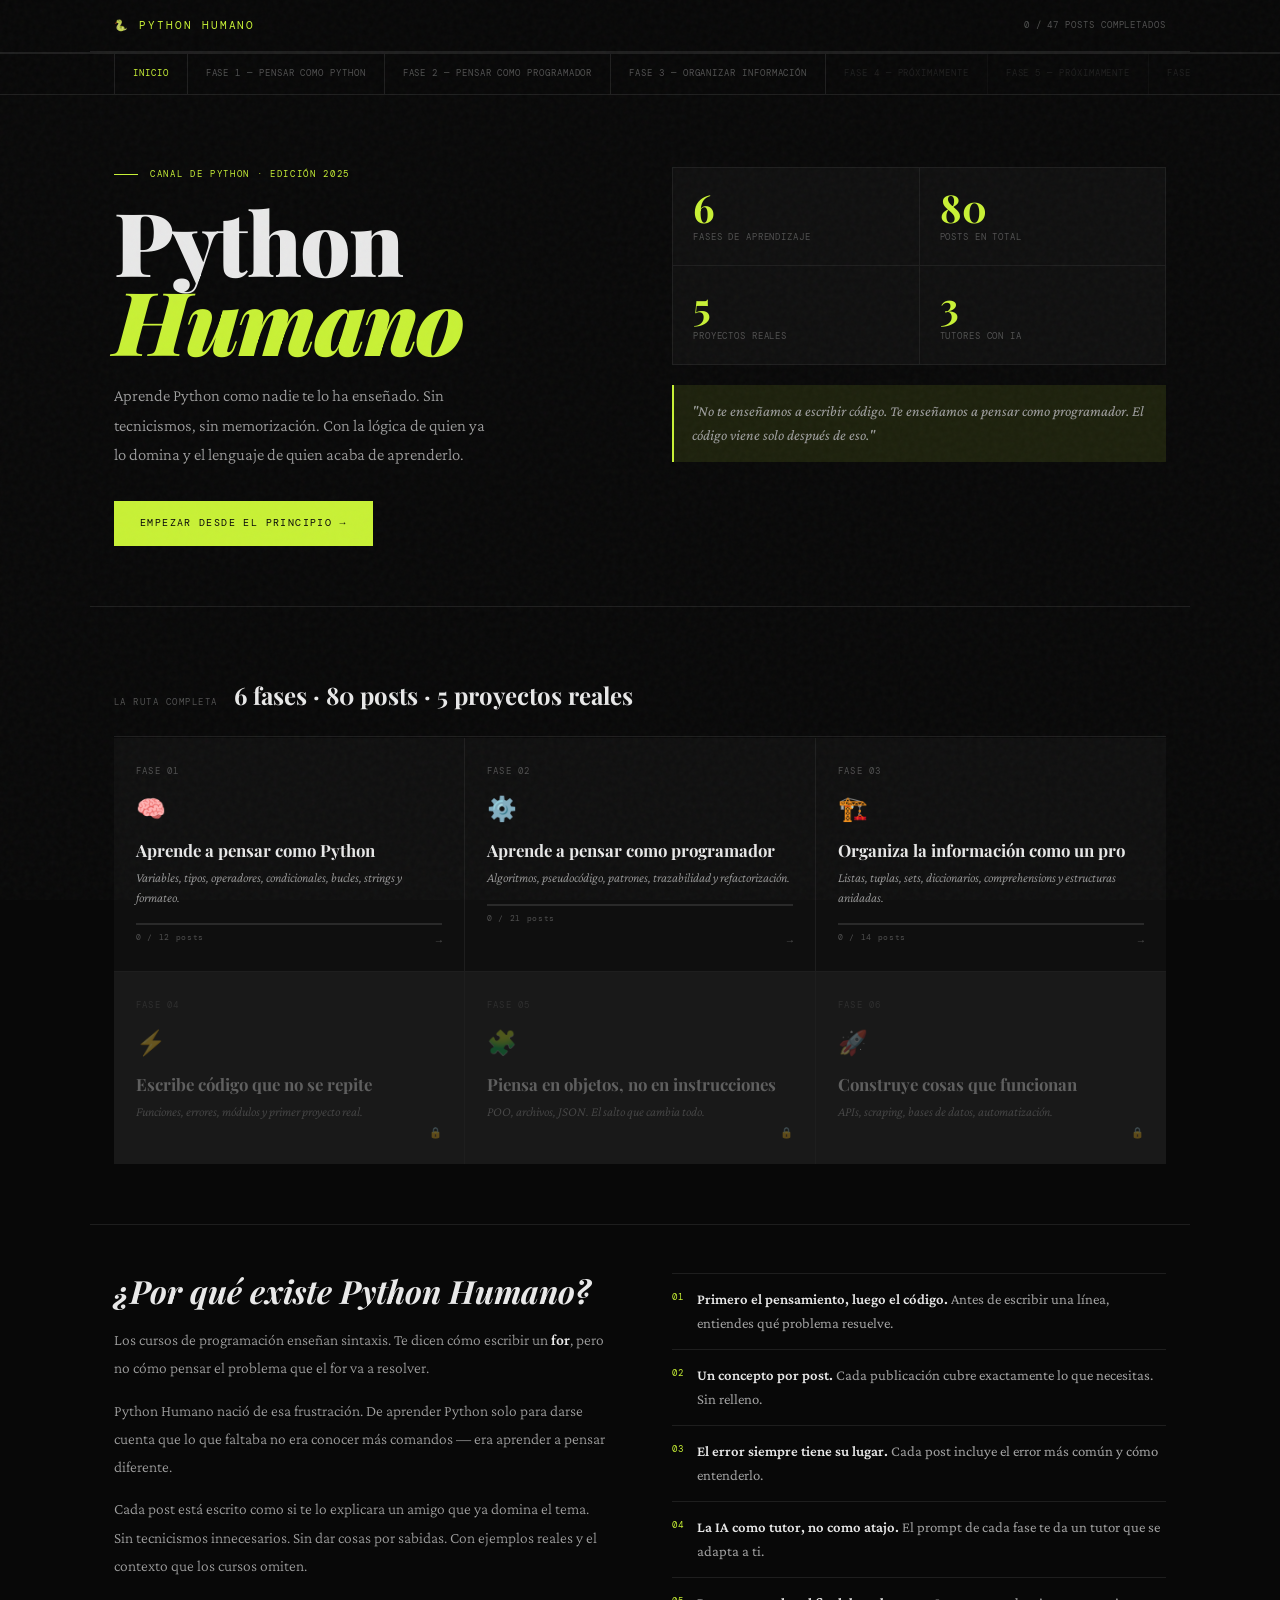
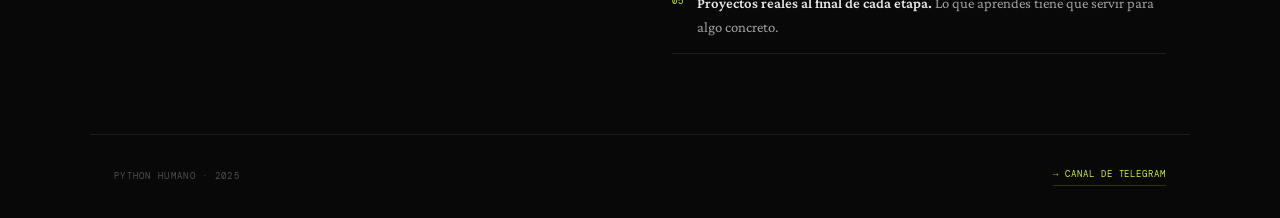
==== commit a56fa034: "Add files via upload" ====
--- a/index.html
+++ b/index.html
@@ -319,7 +319,7 @@
       <div class="phase-name">Aprende a pensar como programador</div>
       <div class="phase-desc">Algoritmos, pseudocódigo, patrones, trazabilidad y refactorización.</div>
       <div class="phase-prog-bar"><div class="phase-prog-fill" id="prog-2" style="width:0%"></div></div>
-      <div class="phase-prog-text" id="prog-text-2">0 / 18 posts</div>
+      <div class="phase-prog-text" id="prog-text-2">0 / 21 posts</div>
       <span class="phase-arrow">→</span>
     </a>
     <a class="phase-card available" href="fase3.html">
@@ -386,7 +386,7 @@
 
 <script>
 // ── PROGRESS COMPARTIDO ──
-const TOTALS = { 1: 12, 2: 18, 3: 14 };
+const TOTALS = { 1: 12, 2: 21, 3: 14 };
 
 function updateHomeProgress() {
   const completed = JSON.parse(localStorage.getItem('ph_completed') || '[]');
